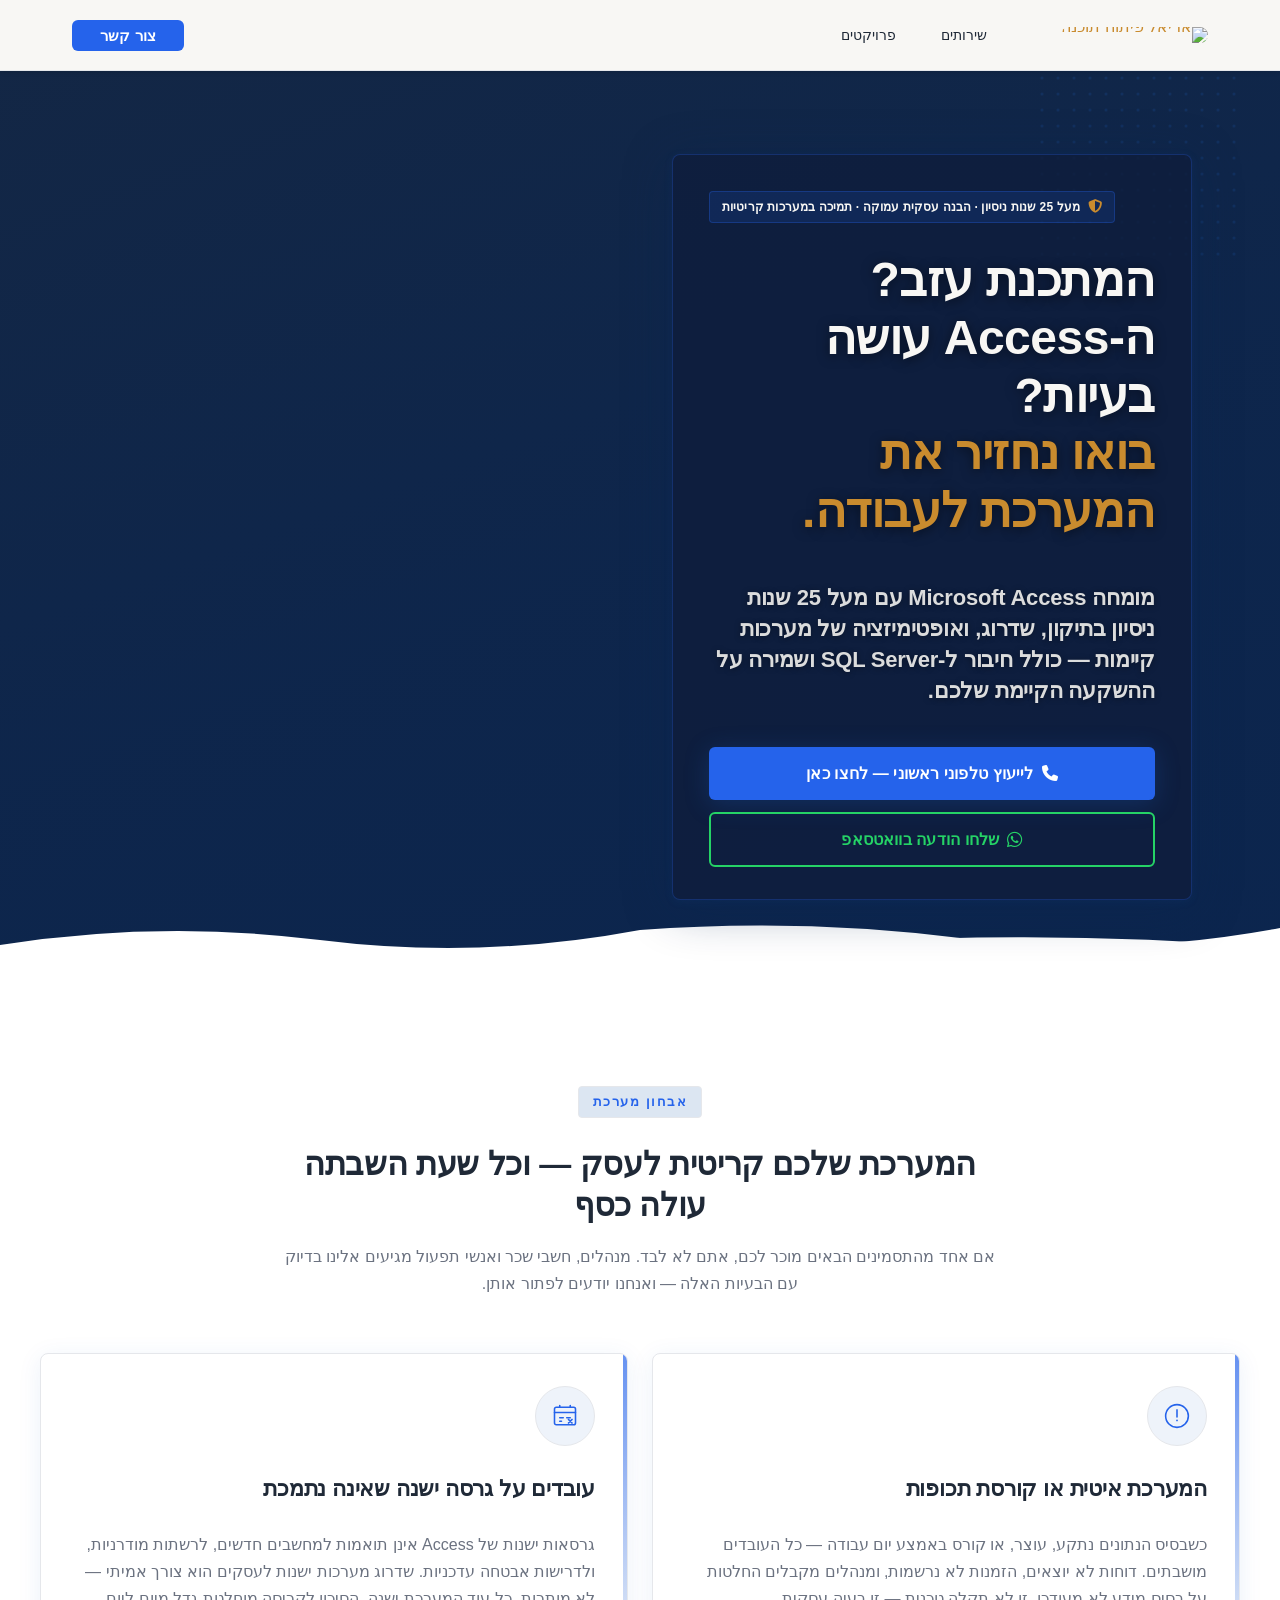
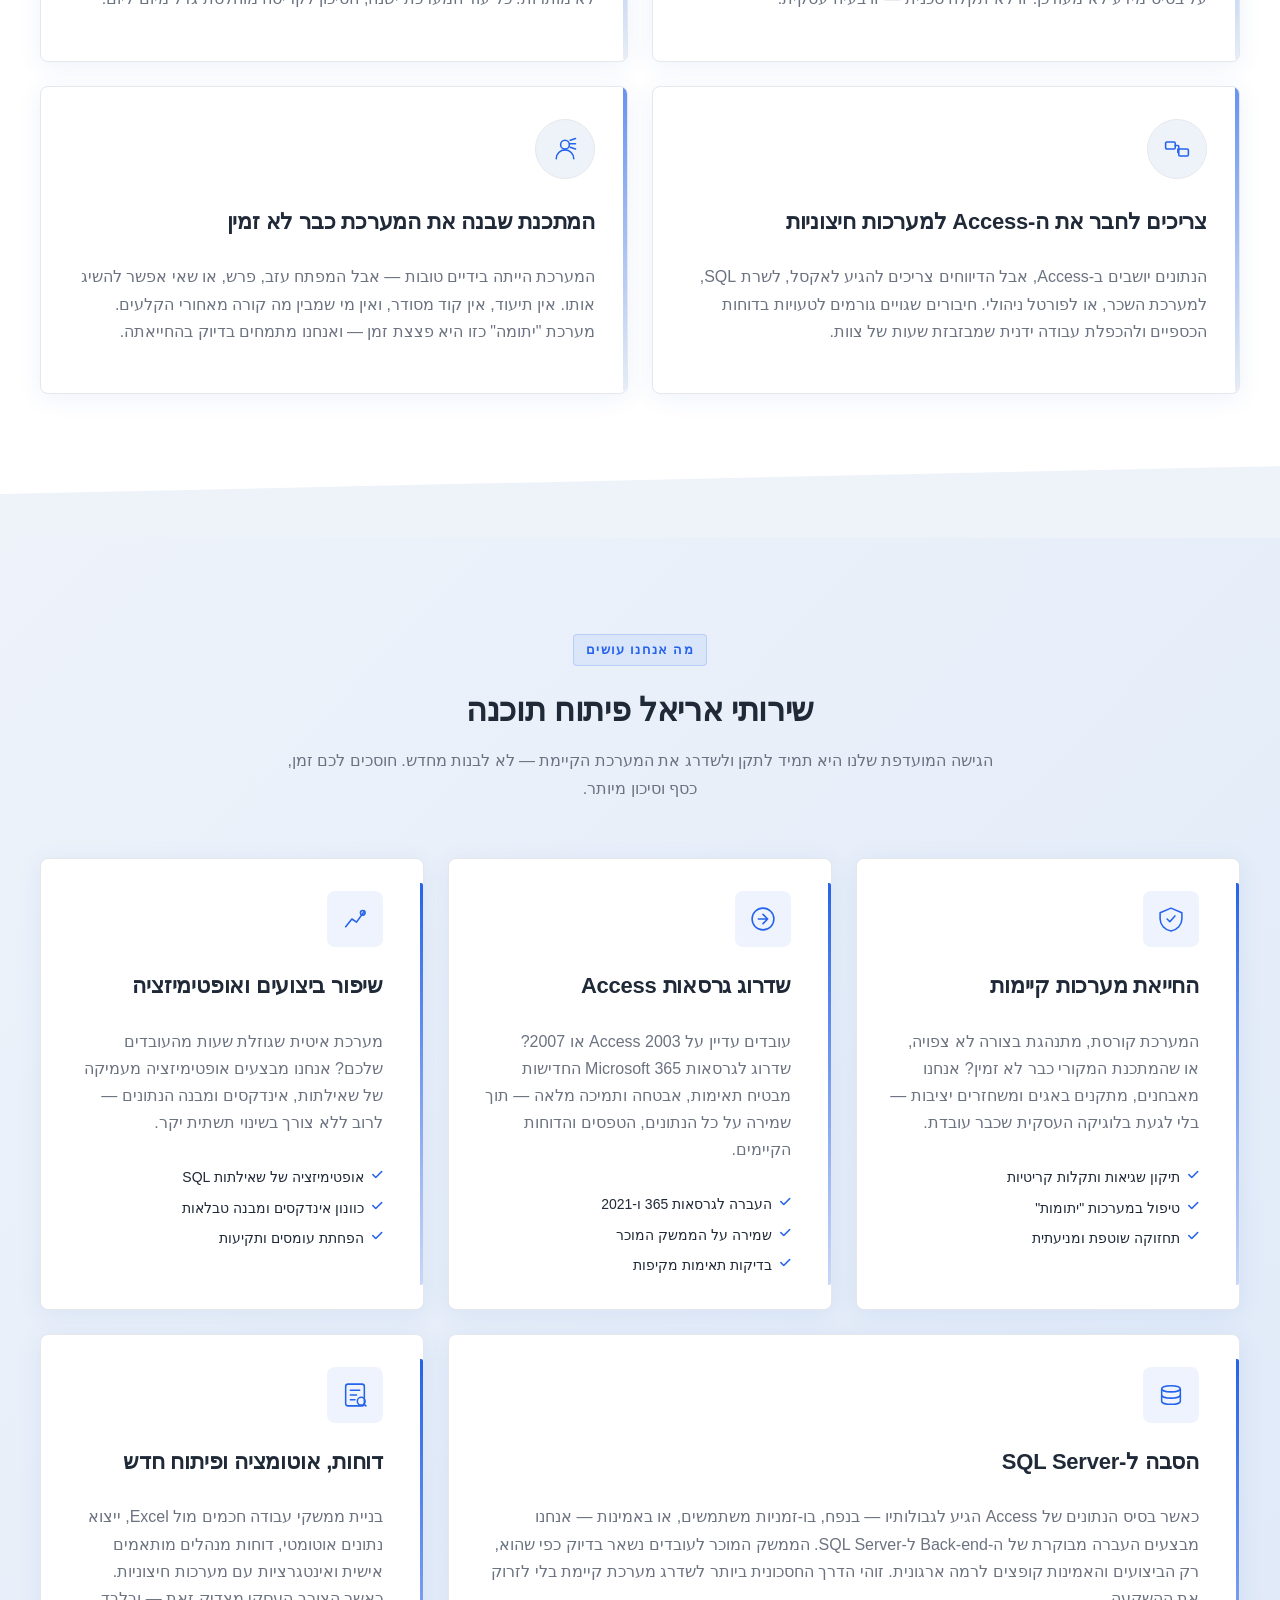
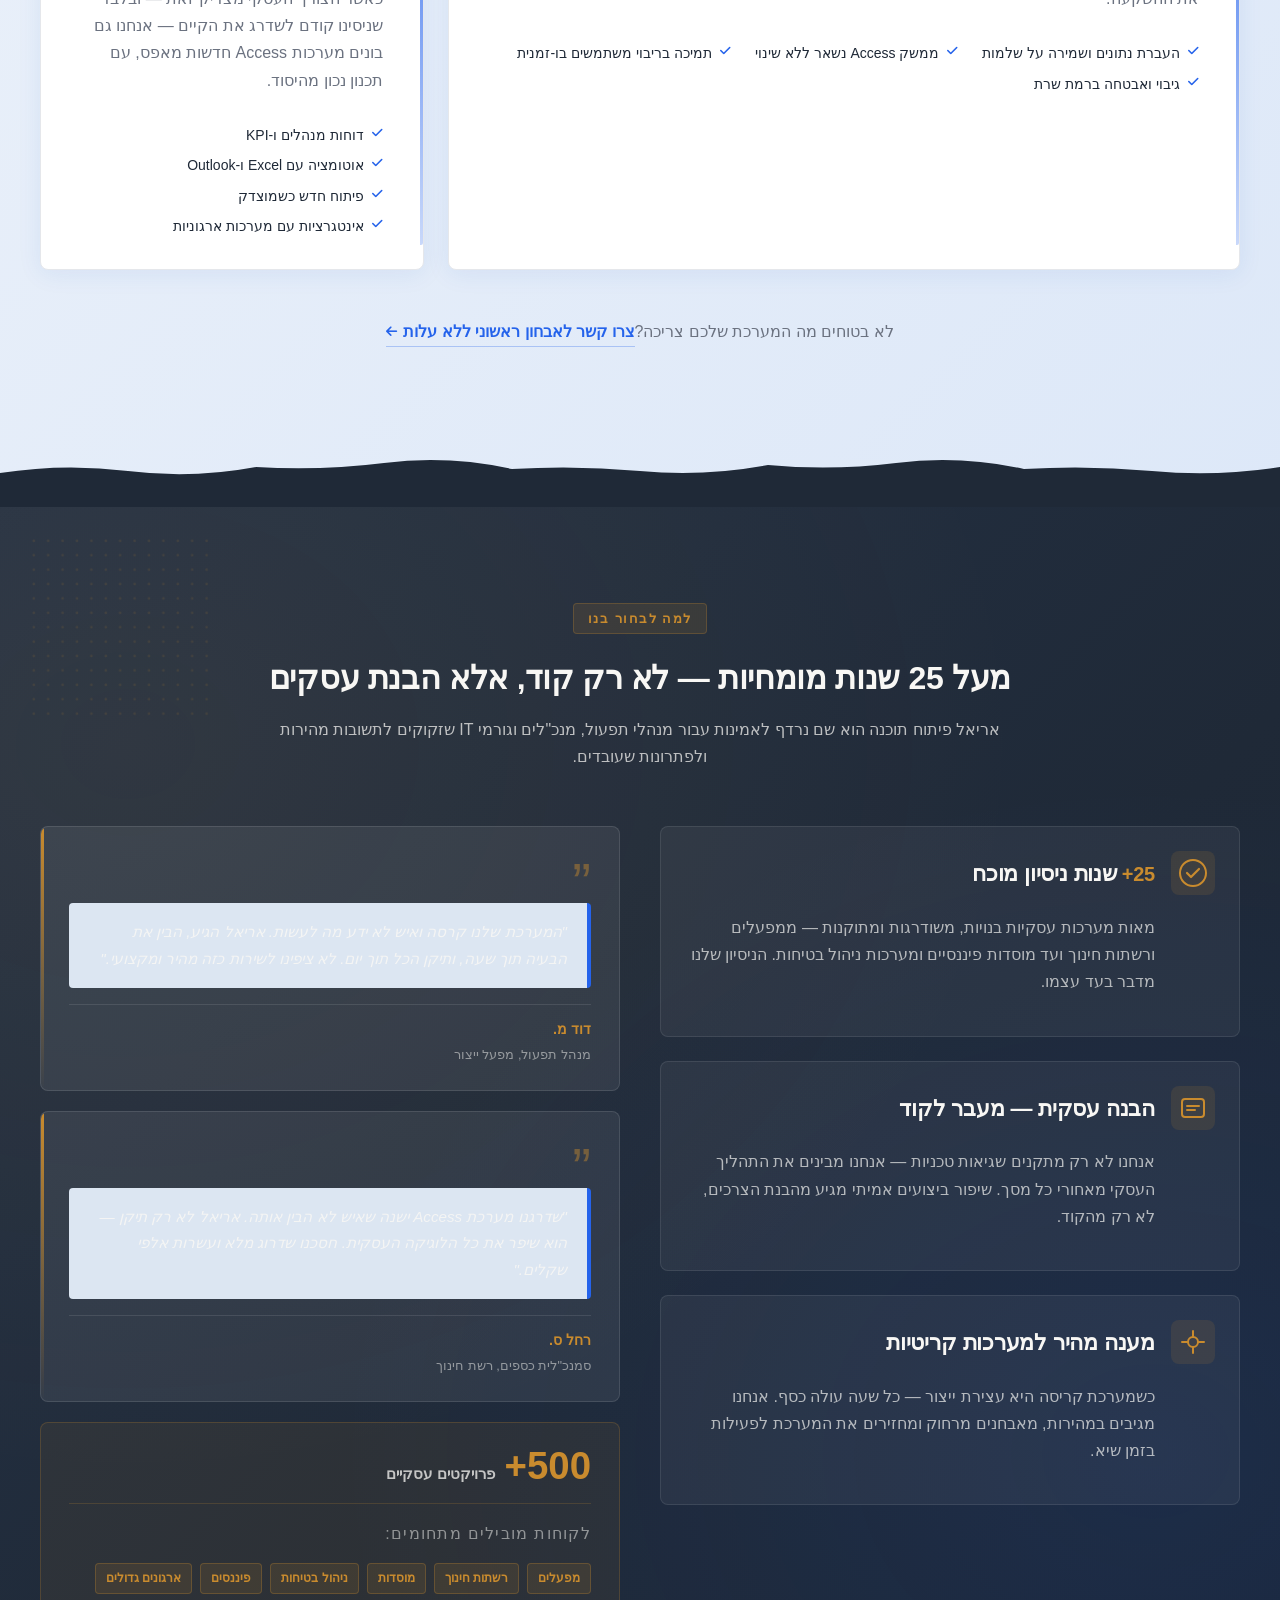
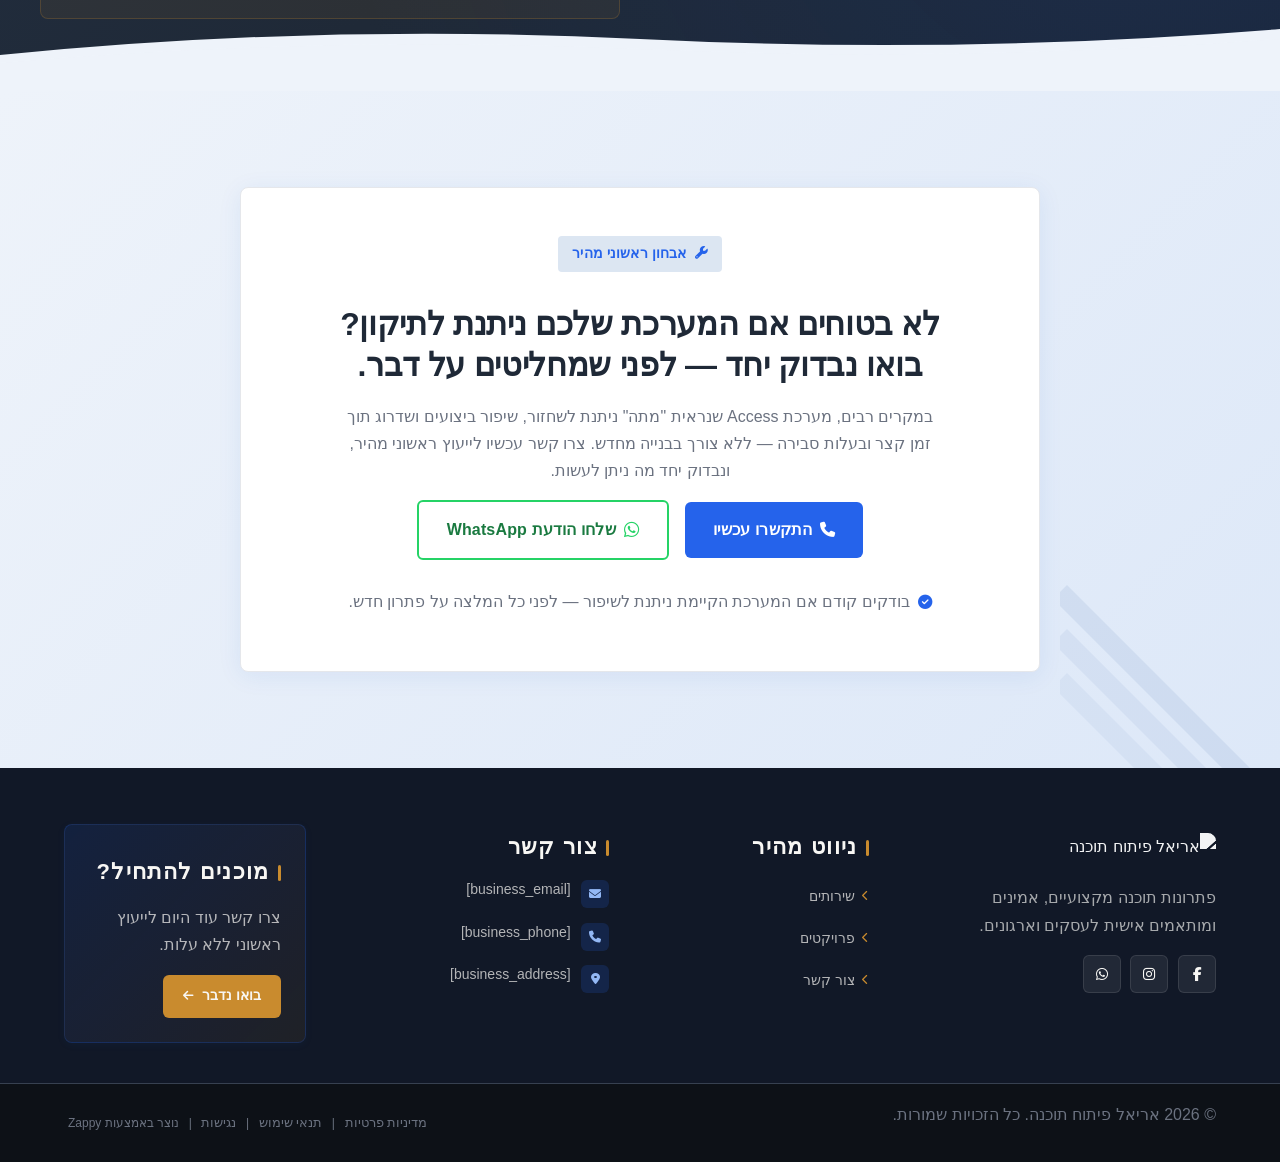
==== public/index.html @ 17f5c0f6 "Background sync: Progressive GitHub Sync" ====
<!doctype html><html dir="rtl" lang="he"><head><meta charset="UTF-8"><meta content="width=device-width,initial-scale=1" name="viewport"><meta content="index, follow" name="robots"><title>אריאל פיתוח תוכנה — אריאל פיתוח תוכנה</title><meta content="מעל 25 שנות ניסיון בבניית, תיקון ושדרוג מערכות מסדי נתונים עסקיים. מומחי Microsoft Access שיחזירו את המערכת הקריטית שלך לפעולה מלאה — במהירות ובמחיר שמשתלם." name="description"><meta content="אריאל פיתוח תוכנה, תיקון באגים במערכות תוכנה, שדרוג מערכות ישנות לעסקים, מומחה Microsoft Access, מסדי נתונים עסקיים" name="keywords"><link href="/assets/favicon.ico" rel="icon" type="image/x-icon"><link href="/assets/favicon-16x16.png" rel="icon" type="image/png" sizes="16x16"><link href="/assets/favicon-32x32.png" rel="icon" type="image/png" sizes="32x32"><link href="/assets/favicon-48x48.png" rel="icon" type="image/png" sizes="48x48"><link href="/assets/favicon-192x192.png" rel="icon" type="image/png" sizes="192x192"><link href="/assets/favicon-512x512.png" rel="icon" type="image/png" sizes="512x512"><link href="/assets/apple-touch-icon.png" rel="apple-touch-icon"><script>!function(){"use strict";var t="d20a5116-2fca-4c94-b423-ea7449a1a720",e="https://api.zappy5.com/api/analytics/track",a=18e5,n=2592e6,o=!0,i=!0,r=!0;var s=function(){var e="zappy_visitor_"+t,a=null;try{if(a=localStorage.getItem(e)){var o=JSON.parse(a),i=Date.now();if(i-o.created<n)return o.lastSeen=i,localStorage.setItem(e,JSON.stringify(o)),o.id}}catch(t){console.warn("Zappy Analytics: LocalStorage not available")}var r="zv_"+Date.now()+"_"+Math.random().toString(36).substr(2,9);try{localStorage.setItem(e,JSON.stringify({id:r,created:Date.now(),lastSeen:Date.now()}))}catch(t){}return r}(),c=function(){var e="zappy_session_"+t,n=null;try{if(n=sessionStorage.getItem(e)){var o=JSON.parse(n),i=Date.now();if(i-o.timestamp<a)return o.timestamp=i,sessionStorage.setItem(e,JSON.stringify(o)),o.id}}catch(t){console.warn("Zappy Analytics: SessionStorage not available")}var r="zs_"+Date.now()+"_"+Math.random().toString(36).substr(2,9);try{sessionStorage.setItem(e,JSON.stringify({id:r,timestamp:Date.now()}))}catch(t){}return r}();function l(a,n){n=n||{};var o={website_id:t,event_type:a,page_path:window.location.pathname,referrer:document.referrer||"direct",visitor_id:s,session_id:c,metadata:n};if(navigator.sendBeacon){var i=new Blob([JSON.stringify(o)],{type:"application/json"});navigator.sendBeacon(e,i)}else fetch(e,{method:"POST",headers:{"Content-Type":"application/json"},body:JSON.stringify(o),keepalive:!0}).catch(function(t){console.warn("Zappy Analytics: Failed to track event",t)})}o&&l("pageview",{title:document.title,url:window.location.href}),i&&document.addEventListener("click",function(t){var e=t.target;if("BUTTON"===e.tagName||e.closest("button")){var a="BUTTON"===e.tagName?e:e.closest("button");l("click",{element:"button",text:a.textContent.trim().substring(0,100),id:a.id||null,class:a.className||null})}else if("A"===e.tagName||e.closest("a")){var n="A"===e.tagName?e:e.closest("a");l("navigation",{element:"link",text:n.textContent.trim().substring(0,100),href:n.href,external:n.hostname!==window.location.hostname})}},!0),r&&document.addEventListener("submit",function(t){var e=t.target;l("form_submit",{form_id:e.id||null,form_name:e.name||null,form_action:e.action||null,form_method:e.method||"GET"})},!0);var d=Date.now();window.addEventListener("beforeunload",function(){l("page_unload",{time_on_page:Math.floor((Date.now()-d)/1e3),page_path:window.location.pathname})}),window.zappyAnalytics={track:l,getVisitorId:function(){return s},getSessionId:function(){return c}}}()</script><meta content="אריאל פיתוח תוכנה — אריאל פיתוח תוכנה" property="og:title"><meta content="מעל 25 שנות ניסיון בבניית, תיקון ושדרוג מערכות מסדי נתונים עסקיים. מומחי Microsoft Access שיחזירו את המערכת הקריטית שלך לפעולה מלאה — במהירות ובמחיר שמשתלם." property="og:description"><meta content="summary_large_image" name="twitter:card"><meta content="אריאל פיתוח תוכנה — אריאל פיתוח תוכנה" name="twitter:title"><meta content="מעל 25 שנות ניסיון בבניית, תיקון ושדרוג מערכות מסדי נתונים עסקיים. מומחי Microsoft Access שיחזירו את המערכת הקריטית שלך לפעולה מלאה — במהירות ובמחיר שמשתלם." name="twitter:description"><meta content="website" property="og:type"><meta content="he_IL" property="og:locale"><link href="https://cdnjs.cloudflare.com/ajax/libs/font-awesome/6.4.0/css/all.min.css" rel="stylesheet"><link href="/assets/favicon.ico" rel="icon" type="image/x-icon"><link href="/assets/favicon-16x16.png" rel="icon" type="image/png" sizes="16x16"><link href="/assets/favicon-32x32.png" rel="icon" type="image/png" sizes="32x32"><link href="/assets/favicon-48x48.png" rel="icon" type="image/png" sizes="48x48"><link href="/assets/favicon-192x192.png" rel="icon" type="image/png" sizes="192x192"><link href="/assets/favicon-512x512.png" rel="icon" type="image/png" sizes="512x512"><link href="/assets/apple-touch-icon.png" rel="apple-touch-icon"><link href="https://cdn.jsdelivr.net/npm/vanilla-cookieconsent@3/dist/cookieconsent.css" rel="stylesheet"><script src="https://cdn.jsdelivr.net/npm/vanilla-cookieconsent@3/dist/cookieconsent.umd.js"></script><script src="https://cdn.jsdelivr.net/gh/mickidum/acc_toolbar/acctoolbar/acctoolbar.min.js"></script><link href="/styles.css" rel="stylesheet"><style id="zappy-dropdown-submenu-styles">#navMenu li:has(.sub-menu),.nav-menu li:has(.sub-menu),.navbar li:has(.sub-menu),nav li:has(.sub-menu){position:relative}#navMenu .sub-menu,.nav-menu .sub-menu,.navbar .sub-menu,nav .sub-menu{display:block!important;position:absolute!important;top:100%;left:0;min-width:220px;background:#fff;border-radius:8px;box-shadow:0 8px 25px rgba(0,0,0,.15);padding:8px 0;opacity:0;visibility:hidden;transform:translateY(10px);transition:all .3s ease;z-index:1000;list-style:none;pointer-events:none}#navMenu li:hover>.sub-menu,.nav-menu li:hover>.sub-menu,.navbar li:hover>.sub-menu,nav li:hover>.sub-menu{opacity:1!important;visibility:visible!important;transform:translateY(0)!important;pointer-events:auto!important}.sub-menu li{list-style:none;margin:0;padding:0}.sub-menu a{display:block!important;padding:10px 16px!important;color:var(--text-dark,#333)!important;font-weight:500;text-decoration:none;white-space:nowrap;transition:background-color .2s}.sub-menu .zappy-nav-child>a{padding-left:28px!important;font-size:.9em!important;opacity:.85!important}[dir=rtl] .sub-menu .zappy-nav-child>a,html[lang=ar] .sub-menu .zappy-nav-child>a,html[lang=he] .sub-menu .zappy-nav-child>a{padding-left:10px!important;padding-right:28px!important}.sub-menu .zappy-nav-parent>a{font-weight:600!important}.sub-menu a:hover{background-color:#f5f5f5}[dir=rtl] .nav-menu .sub-menu,[dir=rtl] .navbar .sub-menu,[dir=rtl] nav .sub-menu,html[lang=ar] .nav-menu .sub-menu,html[lang=ar] .navbar .sub-menu,html[lang=ar] nav .sub-menu,html[lang=he] .nav-menu .sub-menu,html[lang=he] .navbar .sub-menu,html[lang=he] nav .sub-menu{left:auto!important;right:0!important}.sub-menu:empty,.sub-menu:not(:has(li)):not(:has(> a)),.sub-menu:not(:has(li:not(.zappy-hidden-menu-item))):not(:has(> a)){display:none!important;opacity:0!important;visibility:hidden!important;pointer-events:none!important}li:has(.menu-group-title):hover>.sub-menu{opacity:1!important;visibility:visible!important;transform:translateY(0)!important;pointer-events:auto!important}#navMenu>li>.menu-group-title,.nav-menu>li>.menu-group-title{display:inline-block;padding:.5rem 1rem;cursor:default;user-select:none}@media (max-width:768px){#navMenu .sub-menu,.nav-menu .sub-menu,.navbar .sub-menu,nav .sub-menu{position:static!important;transform:none!important;box-shadow:none!important;background:0 0!important;max-height:0;overflow:hidden;opacity:0;visibility:hidden;transition:max-height .3s ease,opacity .3s ease;padding:0!important;border-radius:0!important}#navMenu .sub-menu.mobile-expanded,.nav-menu .sub-menu.mobile-expanded,.navbar .sub-menu.mobile-expanded{max-height:none!important;overflow-y:visible!important;opacity:1!important;visibility:visible!important;padding:8px 0 8px 16px!important}[dir=rtl] .sub-menu.mobile-expanded,html[lang=he] .sub-menu.mobile-expanded{padding:8px 16px 8px 0!important}#navMenu li:hover>.sub-menu,.nav-menu li:hover>.sub-menu,.navbar li:hover>.sub-menu,nav li:hover>.sub-menu{opacity:0;visibility:hidden;pointer-events:none}#navMenu li>.sub-menu.mobile-expanded,.nav-menu li>.sub-menu.mobile-expanded,.navbar li>.sub-menu.mobile-expanded,nav li>.sub-menu.mobile-expanded{opacity:1!important;visibility:visible!important;pointer-events:auto!important}#navMenu li:has(.sub-menu),.nav-menu li:has(.sub-menu),.navbar li:has(.sub-menu),nav li:has(.sub-menu){display:flex!important;flex-wrap:wrap!important;align-items:center!important;position:relative!important;min-height:44px!important}#navMenu li:has(.sub-menu)>a,.nav-menu li:has(.sub-menu)>a,.navbar li:has(.sub-menu)>a,nav li:has(.sub-menu)>a{flex:1!important;min-width:0!important}#navMenu li:has(.sub-menu)>.menu-group-title,.nav-menu li:has(.sub-menu)>.menu-group-title,.navbar li:has(.sub-menu)>.menu-group-title,nav li:has(.sub-menu)>.menu-group-title{flex:1!important;min-width:0!important;padding:0!important;line-height:inherit!important}#navMenu li:has(.sub-menu)>.sub-menu,.nav-menu li:has(.sub-menu)>.sub-menu,.navbar li:has(.sub-menu)>.sub-menu,nav li:has(.sub-menu)>.sub-menu{flex-basis:100%!important;width:100%!important}#navMenu li:has(.sub-menu)>a [class*=arrow],#navMenu li:has(.sub-menu)>a [class*=chevron],.nav-menu li:has(.sub-menu)>a .fa-angle-down,.nav-menu li:has(.sub-menu)>a .fa-chevron-down,.nav-menu li:has(.sub-menu)>a [class*=arrow],.nav-menu li:has(.sub-menu)>a [class*=chevron],nav li:has(.sub-menu)>a [class*=arrow],nav li:has(.sub-menu)>a [class*=chevron]{display:none!important;visibility:hidden!important}.mobile-submenu-toggle{display:flex!important;align-items:center!important;justify-content:center!important;width:44px!important;height:auto!important;background:0 0!important;border:none!important;cursor:pointer!important;color:var(--text-dark)!important;position:static!important;flex-shrink:0!important;align-self:stretch!important;z-index:2!important;padding:0!important;margin:0!important}.mobile-submenu-toggle::after{content:''!important;width:0!important;height:0!important;border-left:6px solid transparent!important;border-right:6px solid transparent!important;border-top:7px solid currentColor!important;transition:transform .3s ease!important}.mobile-submenu-toggle.expanded::after{transform:rotate(180deg)!important}.sub-menu a{padding:10px 0!important;display:block!important;color:var(--text-dark)!important;white-space:normal!important}.sub-menu .zappy-nav-child>a{padding-left:28px!important;font-size:.9em!important;opacity:.85!important}[dir=rtl] .sub-menu .zappy-nav-child>a,html[lang=ar] .sub-menu .zappy-nav-child>a,html[lang=he] .sub-menu .zappy-nav-child>a{padding-left:0!important;padding-right:28px!important}.sub-menu .zappy-nav-parent>a{font-weight:600!important}#navMenu.active,.nav-menu.active{max-width:100vw!important;overflow-x:hidden!important;box-sizing:border-box!important}.navbar .sub-menu li a,.zappy-products-dropdown .sub-menu a,nav.navbar .sub-menu li a{color:var(--text-dark)!important}}@media (min-width:769px){.mobile-submenu-toggle{display:none!important}}</style><style id="zappy-widget-visibility">#mic-access-tool-box,#mic-access-tool-general-button,#mic-init-access-tool #mic-access-tool-box,#mic-init-access-tool #mic-access-tool-general-button,#mic-init-access-tool .mic-access-tool-general-button,._access-icon,._access-menu,.mic-access-tool-box,.mic-access-tool-general-button,div[id*=mic-access-tool-box]{display:none!important;visibility:hidden!important;opacity:0!important;pointer-events:none!important}</style></head><body><nav class="navbar" dir="rtl"><button aria-label="Menu" class="mobile-toggle" id="mobileToggle"><svg viewBox="0 0 24 24" height="24" width="24" fill="none" class="hamburger-icon"><path d="M3 12h18M3 6h18M3 18h18" stroke-width="2" stroke="currentColor" stroke-linecap="round"></path></svg><svg viewBox="0 0 24 24" height="24" width="24" fill="none" class="close-icon" style="display:none"><path d="M18 6L6 18M6 6l12 12" stroke-width="2" stroke="currentColor" stroke-linecap="round"></path></svg></button><button aria-label="Call" class="phone-header-btn" data-phone="[business_phone]"><svg viewBox="0 0 24 24" height="20" width="20" fill="currentColor"><path d="M22 16.92v3a2 2 0 0 1-2.18 2 19.79 19.79 0 0 1-8.63-3.07 19.5 19.5 0 0 1-6-6 19.79 19.79 0 0 1-3.07-8.67A2 2 0 0 1 4.11 2h3a2 2 0 0 1 2 1.72 12.84 12.84 0 0 0 .7 2.81 2 2 0 0 1-.45 2.11L8.09 9.91a16 16 0 0 0 6 6l1.27-1.27a2 2 0 0 1 2.11-.45 12.84 12.84 0 0 0 2.81.7A2 2 0 0 1 22 16.92z"></path></svg></button><div class="nav-container"><div class="nav-right-group"><div class="nav-brand"><a href="/" class="logo-link"><img alt="אריאל פיתוח תוכנה" src="/assets/logo.webp" class="logo"></a></div><ul class="nav-menu" id="navMenu"><li><a href="/services">שירותים</a></li><li><a href="/projects">פרויקטים</a></li></ul></div><div class="nav-cta-container"><a href="/contact" class="nav-cta-btn">צור קשר</a></div></div></nav><script>window.addEventListener("load",function(){const e=document.querySelector(".navbar, nav, header");if(!e)return void console.log("[Navbar] Navbar element not found");let t=document.getElementById("mobileToggle")||document.querySelector(".mobile-toggle")||document.querySelector(".hamburger")||document.querySelector(".hamburger-menu")||document.querySelector(".menu-toggle")||document.querySelector(".burger-menu")||document.querySelector('[aria-label="Menu"]')||document.querySelector('[aria-label="תפריט"]');const o=document.querySelector(".phone-header-btn"),n=window.getComputedStyle(e);let r=n.backgroundColor;if(console.log("[Navbar] Initial navbar background:",r),"transparent"===r||"rgba(0, 0, 0, 0)"===r||r.startsWith("rgba")&&r.includes(", 0)")){const e=n.backgroundImage;if(e&&"none"!==e)console.log("[Navbar] Navbar has background image/gradient, using dark text"),r="rgb(240, 240, 240)";else{const e=window.getComputedStyle(document.body).backgroundColor;console.log("[Navbar] Navbar transparent, using body background:",e),r=e}}const i=r.match(/\d+/g);if(i&&i.length>=3){const e=(.299*parseInt(i[0])+.587*parseInt(i[1])+.114*parseInt(i[2]))/255;console.log("[Navbar] Mobile button colors preserved from Claude CSS (luminance:",e.toFixed(2)+")");const n=document.createElement("style");n.id="zappy-mobile-nav-fix";document.documentElement.lang;document.documentElement.dir,n.textContent='\n        /* Hide mobile buttons on desktop, show only on mobile */\n        @media (min-width: 769px) {\n          .mobile-toggle,\n          .phone-header-btn {\n            display: none !important;\n          }\n        }\n        \n        /* Show and position mobile buttons correctly on mobile */\n        @media (max-width: 768px) {\n          .mobile-toggle,\n          .phone-header-btn {\n            position: absolute !important;\n            top: 50% !important;\n            transform: translateY(-50%) !important;\n            z-index: 1001 !important;\n            display: flex !important;\n            align-items: center !important;\n            justify-content: center !important;\n            width: 36px !important;\n            height: 36px !important;\n            border-radius: 50% !important;\n            border: none !important;\n            cursor: pointer !important;\n            padding: 6px !important;\n            background: none !important;\n            color: var(--nav-text, var(--text-dark)) !important;\n          }\n          \n          /* LTR positioning (default): hamburger LEFT, phone RIGHT */\n          html:not([dir="rtl"]):not([lang="he"]):not([lang="ar"]) .mobile-toggle,\n          html[dir="ltr"] .mobile-toggle {\n            left: 12px !important;\n            right: auto !important;\n          }\n          html:not([dir="rtl"]):not([lang="he"]):not([lang="ar"]) .phone-header-btn,\n          html[dir="ltr"] .phone-header-btn {\n            right: 12px !important;\n            left: auto !important;\n          }\n          \n          /* RTL positioning: hamburger RIGHT, phone LEFT */\n          html[dir="rtl"] .mobile-toggle,\n          html[lang="he"] .mobile-toggle,\n          html[lang="ar"] .mobile-toggle {\n            right: 12px !important;\n            left: auto !important;\n          }\n          html[dir="rtl"] .phone-header-btn,\n          html[lang="he"] .phone-header-btn,\n          html[lang="ar"] .phone-header-btn {\n            left: 12px !important;\n            right: auto !important;\n          }\n          \n          /* CRITICAL: Ensure nav-container has min-height on mobile */\n          /* All children are positioned absolutely/fixed on mobile, so height:auto collapses to 0 */\n          .nav-container {\n            min-height: 70px !important;\n            position: relative !important;\n          }\n          \n          /* Ensure SVG icons are properly sized and inherit color */\n          .mobile-toggle svg,\n          .phone-header-btn svg {\n            width: 24px !important;\n            height: 24px !important;\n            /* Don\'t force display - let JavaScript control hamburger/close toggle */\n          }\n          \n          /* Reset nav-cta-container on mobile - remove desktop box-shadow/padding */\n          /* that creates a visible ghost box when CTA button is hidden */\n          .nav-cta-container {\n            box-shadow: none !important;\n            padding: 0 !important;\n          }\n          \n          /* Hide nav-cta-container entirely on mobile when there\'s no lang-switcher */\n          /* (only the CTA button is inside, and it\'s hidden on mobile) */\n          .nav-cta-container:not(:has(.lang-switcher)) {\n            display: none !important;\n          }\n          \n          /* CRITICAL: Prevent hero image fade gradient from bleeding over headline text */\n          /* The .image-fade-gradient has bottom: -30px (extends below parent) */\n          /* On mobile stacked layout, this overlaps the h1 text below the image */\n          .hero-image-column {\n            overflow: hidden !important;\n          }\n          .image-fade-gradient {\n            bottom: 0 !important;\n          }\n          \n          /* Hide desktop language switcher on mobile - hamburger menu handles it */\n          /* High specificity to override stored CSS */\n          .lang-switcher,\n          .nav-cta-container .lang-switcher,\n          .nav-container .lang-switcher,\n          .navbar .lang-switcher,\n          .navbar .nav-cta-container .lang-switcher {\n            display: none !important;\n          }\n        }\n      ';const r=document.getElementById("zappy-mobile-nav-fix");r&&r.remove(),document.head.appendChild(n),console.log("[Navbar] Critical CSS injected for mobile nav positioning");const l=window.innerWidth<=768;if(t){const e=t.querySelector(".hamburger-icon"),o=t.querySelector(".close-icon");e&&(e.style.setProperty("width","24px","important"),e.style.setProperty("height","24px","important"),e.style.setProperty("display","block","important")),o&&(o.style.setProperty("width","24px","important"),o.style.setProperty("height","24px","important"),o.style.setProperty("display","none","important")),l?(t.style.setProperty("position","absolute","important"),t.style.setProperty("top","50%","important"),t.style.setProperty("transform","translateY(-50%)","important"),t.style.setProperty("z-index","1001","important"),t.style.removeProperty("left"),t.style.removeProperty("right"),console.log("[Navbar] Mobile toggle positioning applied (mobile viewport)")):(t.style.removeProperty("position"),t.style.removeProperty("top"),t.style.removeProperty("transform"),t.style.removeProperty("z-index"),t.style.removeProperty("left"),t.style.removeProperty("right"),console.log("[Navbar] Desktop viewport - cleared mobile toggle inline positioning"))}if(o){const e=o.querySelector("svg");e&&(e.style.width="24px",e.style.height="24px",e.setAttribute("width","24"),e.setAttribute("height","24")),l?(o.style.setProperty("position","absolute","important"),o.style.setProperty("top","50%","important"),o.style.setProperty("transform","translateY(-50%)","important"),o.style.setProperty("z-index","1001","important"),o.style.removeProperty("left"),o.style.removeProperty("right"),console.log("[Navbar] Phone button positioning applied (mobile viewport)")):(o.style.removeProperty("position"),o.style.removeProperty("top"),o.style.removeProperty("transform"),o.style.removeProperty("z-index"),o.style.removeProperty("left"),o.style.removeProperty("right"),console.log("[Navbar] Desktop viewport - cleared phone button inline positioning"))}}else console.log("[Navbar] Could not parse background color:",r);t=document.getElementById("mobileToggle")||document.querySelector(".mobile-toggle")||document.querySelector(".hamburger")||document.querySelector(".hamburger-menu")||document.querySelector(".menu-toggle")||document.querySelector(".burger-menu")||document.querySelector('[aria-label="Menu"]')||document.querySelector('[aria-label="תפריט"]');const l=document.getElementById("navMenu")||document.querySelector(".nav-menu")||document.querySelector(".nav-links")||document.querySelector("nav ul:not(.submenu)");if(!t||!l)return void console.log("[Navbar] Mobile toggle or menu not found:",{toggle:!!t,menu:!!l});l.id||(l.id="navMenu"),console.log("[Navbar] Initializing mobile menu...");const a=t.cloneNode(!0);t.parentNode.replaceChild(a,t),a.addEventListener("click",function(e){e.preventDefault(),e.stopPropagation();const t=this.querySelector(".hamburger-icon"),o=this.querySelector(".close-icon");l.classList.contains("active")?(l.classList.remove("active"),t&&t.style.setProperty("display","block","important"),o&&o.style.setProperty("display","none","important"),document.body.style.overflow="",console.log("[Navbar] Menu closed")):(l.classList.add("active"),t&&t.style.setProperty("display","none","important"),o&&o.style.setProperty("display","block","important"),document.body.style.overflow="hidden",console.log("[Navbar] Menu opened"))}),l.querySelectorAll("a").forEach(function(e){e.addEventListener("click",function(){if("#"===this.getAttribute("href"))return;const e=a.querySelector(".hamburger-icon"),t=a.querySelector(".close-icon");l.classList.remove("active"),e&&e.style.setProperty("display","block","important"),t&&t.style.setProperty("display","none","important"),document.body.style.overflow="",console.log("[Navbar] Menu closed (link clicked)")})});var s=l.querySelectorAll(".dropdown-toggle");s.forEach(function(e){e.addEventListener("click",function(e){e.preventDefault(),e.stopPropagation();var t=this.closest(".nav-dropdown");t&&(t.parentNode.querySelectorAll(".nav-dropdown.open").forEach(function(e){e!==t&&e.classList.remove("open")}),t.classList.toggle("open"),console.log("[Navbar] Dropdown toggled:",t.classList.contains("open")?"open":"closed"))})}),document.addEventListener("click",function(e){e.target.closest(".nav-dropdown")||document.querySelectorAll(".nav-dropdown.open").forEach(function(e){e.classList.remove("open")})}),console.log("[Navbar] Dropdown handlers initialized for "+s.length+" dropdowns"),o&&o.addEventListener("click",function(){const e=document.querySelectorAll('a[href^="tel:"]'),t=e.length>0?e[0].getAttribute("href").replace("tel:",""):"[business_phone]";window.location.href="tel:"+t,console.log("[Navbar] Phone button clicked")}),console.log("[Navbar] Mobile menu initialized successfully");const p=function(){const e=document.querySelector(".whatsapp-float");e&&(window.innerWidth>=769?(e.style.setProperty("display","none","important"),e.style.setProperty("visibility","hidden","important"),e.style.setProperty("opacity","0","important"),e.style.setProperty("pointer-events","none","important"),console.log("[WhatsApp] Button hidden on desktop")):(e.style.removeProperty("display"),e.style.removeProperty("visibility"),e.style.removeProperty("opacity"),e.style.removeProperty("pointer-events"),console.log("[WhatsApp] Button visible on mobile")))};let c;p(),window.addEventListener("resize",function(){clearTimeout(c),c=setTimeout(p,100)})})</script><main><section class="index-hero-section" data-layout-spec="בית-hero" dir="rtl" data-hero-type="fullscreen-scrim"><div class="index-hero-bg"><img alt="סביבת עבודה עסקית עם תחנת מחשב ומסד נתונים" src="/assets/site-index-hero-image-1.webp" data-context="A realistic, muted-tone business operations environment: a professional office or factory administration room with a computer workstation showing a database management interface on screen. The scene includes an organized desk with documents, a monitor displaying data tables or forms, and a calm institutional atmosphere. The color palette is muted blue-gray and neutral, suitable for a dark overlay. No people, no close-up tech clichés, wide angle, depth of field, photorealistic." data-hero-bg="true" data-placeholder="index-hero-image-1" height="700" width="1200"></div><div class="index-hero-scrim" aria-hidden="true"></div><svg viewBox="0 0 200 200" xmlns="http://www.w3.org/2000/svg" aria-hidden="true" data-no-icon-edit="true" class="index-hero-dots"><defs><pattern height="16" id="heroDotsPattern" patternUnits="userSpaceOnUse" width="16" x="0" y="0"><circle cx="2" cy="2" r="1.5" fill="#1E5FBE" opacity="0.18"></circle></pattern></defs><rect height="200" width="200" fill="url(#heroDotsPattern)"></rect></svg><div class="index-hero-container"><article class="index-hero-card"><div class="index-hero-trust-badge"><i class="fa fa-shield-alt" aria-hidden="true"></i><span>מעל 25 שנות ניסיון · הבנה עסקית עמוקה · תמיכה במערכות קריטיות</span></div><h1 class="index-hero-h1">המתכנת עזב?<br>ה-Access עושה בעיות?<br><span class="index-hero-accent">בואו נחזיר את המערכת לעבודה.</span></h1><h3 class="index-hero-subtitle">מומחה Microsoft Access עם מעל 25 שנות ניסיון בתיקון, שדרוג, ואופטימיזציה של מערכות קיימות — כולל חיבור ל-SQL Server ושמירה על ההשקעה הקיימת שלכם.</h3><div class="index-hero-ctas"><a href="tel:[business_phone]" class="index-hero-btn-primary"><i class="fa-phone fa" aria-hidden="true"></i>לייעוץ טלפוני ראשוני — לחצו כאן</a><a href="https://wa.me/[whatsapp_handle]" class="index-hero-btn-whatsapp" target="_blank" rel="noopener noreferrer"><i class="fab fa-whatsapp" aria-hidden="true"></i>שלחו הודעה בוואטסאפ</a></div></article></div><div class="index-hero-divider-wrapper"><svg viewBox="0 0 1200 90" xmlns="http://www.w3.org/2000/svg" aria-hidden="true" data-no-icon-edit="true" preserveAspectRatio="none"><path d="M0,90 L0,45 Q150,20 300,40 T600,30 Q750,18 900,38 T1200,28 L1200,90 Z" fill="#FFFFFF"></path><path d="M0,90 L0,55 Q200,35 400,52 T800,42 Q1000,30 1200,48 L1200,90 Z" fill="#FFFFFF"></path></svg></div></section><section class="index-pain-points-section" data-layout-spec="בית-pain-points" dir="rtl"><div class="pain-points-container"><div class="pain-points-intro"><span class="pain-points-eyebrow">אבחון מערכת</span><h2 class="pain-points-heading">המערכת שלכם קריטית לעסק — וכל שעת השבתה עולה כסף</h2><p class="pain-points-subtext">אם אחד מהתסמינים הבאים מוכר לכם, אתם לא לבד. מנהלים, חשבי שכר ואנשי תפעול מגיעים אלינו בדיוק עם הבעיות האלה — ואנחנו יודעים לפתור אותן.</p></div><div class="pain-points-grid"><article class="pain-card"><div class="pain-card-icon-wrap" aria-hidden="true"><svg viewBox="0 0 32 32" xmlns="http://www.w3.org/2000/svg" height="32" width="32" data-element-type="icon" data-icon-type="svg" fill="none" stroke="currentColor" stroke-linecap="round" stroke-linejoin="round" stroke-width="1.8"><circle cx="16" cy="16" r="13"></circle><line x1="16" x2="16" y1="9" y2="17"></line><circle cx="16" cy="21" r="1" stroke="none" fill="currentColor"></circle></svg></div><div class="pain-card-body"><h3 class="pain-card-title">המערכת איטית או קורסת תכופות</h3><p class="pain-card-text">כשבסיס הנתונים נתקע, עוצר, או קורס באמצע יום עבודה — כל העובדים מושבתים. דוחות לא יוצאים, הזמנות לא נרשמות, ומנהלים מקבלים החלטות על בסיס מידע לא מעודכן. זו לא תקלה טכנית — זו בעיה עסקית.</p></div></article><article class="pain-card"><div class="pain-card-icon-wrap" aria-hidden="true"><svg viewBox="0 0 32 32" xmlns="http://www.w3.org/2000/svg" height="32" width="32" data-element-type="icon" data-icon-type="svg" fill="none" stroke="currentColor" stroke-linecap="round" stroke-linejoin="round" stroke-width="1.8"><rect height="20" width="24" rx="2" x="4" y="6"></rect><path d="M10 6V4M22 6V4"></path><line x1="4" x2="28" y1="12" y2="12"></line><path d="M10 18h4M18 18h4M10 22h2"></path><path d="M20 20l4 4M24 20l-4 4" stroke-width="2"></path></svg></div><div class="pain-card-body"><h3 class="pain-card-title">עובדים על גרסה ישנה שאינה נתמכת</h3><p class="pain-card-text">גרסאות ישנות של Access אינן תואמות למחשבים חדשים, לרשתות מודרניות, ולדרישות אבטחה עדכניות. שדרוג מערכות ישנות לעסקים הוא צורך אמיתי — לא מותרות. כל עוד המערכת ישנה, הסיכון לקריסה מוחלטת גדל מיום ליום.</p></div></article><article class="pain-card"><div class="pain-card-icon-wrap" aria-hidden="true"><svg viewBox="0 0 32 32" xmlns="http://www.w3.org/2000/svg" height="32" width="32" data-element-type="icon" data-icon-type="svg" fill="none" stroke="currentColor" stroke-linecap="round" stroke-linejoin="round" stroke-width="1.8"><rect height="8" width="11" rx="1.5" x="3" y="8"></rect><rect height="8" width="11" rx="1.5" x="18" y="16"></rect><path d="M14 12h3a1 1 0 011 1v3"></path><line x1="17" x2="17" y1="16" y2="20"></line></svg></div><div class="pain-card-body"><h3 class="pain-card-title">צריכים לחבר את ה-Access למערכות חיצוניות</h3><p class="pain-card-text">הנתונים יושבים ב-Access, אבל הדיווחים צריכים להגיע לאקסל, לשרת SQL, למערכת השכר, או לפורטל ניהולי. חיבורים שגויים גורמים לטעויות בדוחות הכספיים ולהכפלת עבודה ידנית שמבזבזת שעות של צוות.</p></div></article><article class="pain-card"><div class="pain-card-icon-wrap" aria-hidden="true"><svg viewBox="0 0 32 32" xmlns="http://www.w3.org/2000/svg" height="32" width="32" data-element-type="icon" data-icon-type="svg" fill="none" stroke="currentColor" stroke-linecap="round" stroke-linejoin="round" stroke-width="1.8"><circle cx="16" cy="11" r="5"></circle><path d="M6 27c0-5.523 4.477-10 10-10s10 4.477 10 10"></path><line x1="22" x2="28" y1="6" y2="4"></line><line x1="22" x2="28" y1="10" y2="10"></line><line x1="22" x2="28" y1="14" y2="16"></line></svg></div><div class="pain-card-body"><h3 class="pain-card-title">המתכנת שבנה את המערכת כבר לא זמין</h3><p class="pain-card-text">המערכת הייתה בידיים טובות — אבל המפתח עזב, פרש, או שאי אפשר להשיג אותו. אין תיעוד, אין קוד מסודר, ואין מי שמבין מה קורה מאחורי הקלעים. מערכת "יתומה" כזו היא פצצת זמן — ואנחנו מתמחים בדיוק בהחייאתה.</p></div></article></div></div><div class="pain-points-divider-wrapper" aria-hidden="true"><svg viewBox="0 0 1440 72" xmlns="http://www.w3.org/2000/svg" aria-hidden="true" data-no-icon-edit="true" preserveAspectRatio="none"><path d="M0,72 L0,28 L1440,0 L1440,72 Z" fill="#EEF3FA"></path></svg></div></section><section class="index-services-section" data-layout-spec="בית-services" dir="rtl"><div class="index-services-container"><div class="index-services-header"><span class="index-services-eyebrow">מה אנחנו עושים</span><h2 class="index-services-title">שירותי אריאל פיתוח תוכנה</h2><p class="index-services-subtitle">הגישה המועדפת שלנו היא תמיד לתקן ולשדרג את המערכת הקיימת — לא לבנות מחדש. חוסכים לכם זמן, כסף וסיכון מיותר.</p></div><div class="index-services-grid"><article class="index-service-card"><div class="index-service-accent-line"></div><div class="index-service-card-inner"><div class="index-service-icon-wrap"><svg viewBox="0 0 36 36" xmlns="http://www.w3.org/2000/svg" aria-hidden="true" height="36" width="36" data-element-type="icon" data-icon-type="svg" fill="none"><path d="M18 4L4 10v8c0 7.18 5.95 13.9 14 15.56C26.05 31.9 32 25.18 32 18v-8L18 4z" stroke-width="2" stroke="currentColor" stroke-linejoin="round"></path><path d="M13 18l3.5 3.5L23 14" stroke-width="2" stroke="currentColor" stroke-linecap="round" stroke-linejoin="round"></path></svg></div><div class="index-service-content"><h3 class="index-service-title-card">החייאת מערכות קיימות</h3><p class="index-service-desc">המערכת קורסת, מתנהגת בצורה לא צפויה, או שהמתכנת המקורי כבר לא זמין? אנחנו מאבחנים, מתקנים באגים ומשחזרים יציבות — בלי לגעת בלוגיקה העסקית שכבר עובדת.</p><ul class="index-service-bullets"><li><i class="fa-solid fa-check" aria-hidden="true"></i><span>תיקון שגיאות ותקלות קריטיות</span></li><li><i class="fa-solid fa-check" aria-hidden="true"></i><span>טיפול במערכות "יתומות"</span></li><li><i class="fa-solid fa-check" aria-hidden="true"></i><span>תחזוקה שוטפת ומניעתית</span></li></ul></div></div></article><article class="index-service-card"><div class="index-service-accent-line"></div><div class="index-service-card-inner"><div class="index-service-icon-wrap"><svg viewBox="0 0 36 36" xmlns="http://www.w3.org/2000/svg" aria-hidden="true" height="36" width="36" data-element-type="icon" data-icon-type="svg" fill="none"><circle cx="18" cy="18" r="14" stroke="currentColor" stroke-width="2"></circle><path d="M12 18h12M18 12l6 6-6 6" stroke-width="2" stroke="currentColor" stroke-linecap="round" stroke-linejoin="round"></path></svg></div><div class="index-service-content"><h3 class="index-service-title-card">שדרוג גרסאות Access</h3><p class="index-service-desc">עובדים עדיין על Access 2003 או 2007? שדרוג לגרסאות Microsoft 365 החדישות מבטיח תאימות, אבטחה ותמיכה מלאה — תוך שמירה על כל הנתונים, הטפסים והדוחות הקיימים.</p><ul class="index-service-bullets"><li><i class="fa-solid fa-check" aria-hidden="true"></i><span>העברה לגרסאות 365 ו-2021</span></li><li><i class="fa-solid fa-check" aria-hidden="true"></i><span>שמירה על הממשק המוכר</span></li><li><i class="fa-solid fa-check" aria-hidden="true"></i><span>בדיקות תאימות מקיפות</span></li></ul></div></div></article><article class="index-service-card"><div class="index-service-accent-line"></div><div class="index-service-card-inner"><div class="index-service-icon-wrap"><svg viewBox="0 0 36 36" xmlns="http://www.w3.org/2000/svg" aria-hidden="true" height="36" width="36" data-element-type="icon" data-icon-type="svg" fill="none"><path d="M6 28l8-10 6 4 10-14" stroke-width="2" stroke="currentColor" stroke-linecap="round" stroke-linejoin="round"></path><circle cx="28" cy="10" r="3" stroke="currentColor" stroke-width="2"></circle></svg></div><div class="index-service-content"><h3 class="index-service-title-card">שיפור ביצועים ואופטימיזציה</h3><p class="index-service-desc">מערכת איטית שגוזלת שעות מהעובדים שלכם? אנחנו מבצעים אופטימיזציה מעמיקה של שאילתות, אינדקסים ומבנה הנתונים — לרוב ללא צורך בשינוי תשתית יקר.</p><ul class="index-service-bullets"><li><i class="fa-solid fa-check" aria-hidden="true"></i><span>אופטימיזציה של שאילתות SQL</span></li><li><i class="fa-solid fa-check" aria-hidden="true"></i><span>כוונון אינדקסים ומבנה טבלאות</span></li><li><i class="fa-solid fa-check" aria-hidden="true"></i><span>הפחתת עומסים ותקיעות</span></li></ul></div></div></article><article class="index-service-card index-service-card--wide"><div class="index-service-accent-line"></div><div class="index-service-card-inner"><div class="index-service-icon-wrap"><svg viewBox="0 0 36 36" xmlns="http://www.w3.org/2000/svg" aria-hidden="true" height="36" width="36" data-element-type="icon" data-icon-type="svg" fill="none"><ellipse cx="18" cy="10" rx="12" ry="4" stroke="currentColor" stroke-width="2"></ellipse><path d="M6 10v8c0 2.21 5.37 4 12 4s12-1.79 12-4v-8" stroke-width="2" stroke="currentColor"></path><path d="M6 18v8c0 2.21 5.37 4 12 4s12-1.79 12-4v-8" stroke-width="2" stroke="currentColor"></path></svg></div><div class="index-service-content"><h3 class="index-service-title-card">הסבה ל-SQL Server</h3><p class="index-service-desc">כאשר בסיס הנתונים של Access הגיע לגבולותיו — בנפח, בו-זמניות משתמשים, או באמינות — אנחנו מבצעים העברה מבוקרת של ה-Back-end ל-SQL Server. הממשק המוכר לעובדים נשאר בדיוק כפי שהוא, רק הביצועים והאמינות קופצים לרמה ארגונית. זוהי הדרך החסכונית ביותר לשדרג מערכת קיימת בלי לזרוק את ההשקעה.</p><ul class="index-service-bullets index-service-bullets--row"><li><i class="fa-solid fa-check" aria-hidden="true"></i><span>העברת נתונים ושמירה על שלמות</span></li><li><i class="fa-solid fa-check" aria-hidden="true"></i><span>ממשק Access נשאר ללא שינוי</span></li><li><i class="fa-solid fa-check" aria-hidden="true"></i><span>תמיכה בריבוי משתמשים בו-זמנית</span></li><li><i class="fa-solid fa-check" aria-hidden="true"></i><span>גיבוי ואבטחה ברמת שרת</span></li></ul></div></div></article><article class="index-service-card index-service-card--wide"><div class="index-service-accent-line"></div><div class="index-service-card-inner"><div class="index-service-icon-wrap"><svg viewBox="0 0 36 36" xmlns="http://www.w3.org/2000/svg" aria-hidden="true" height="36" width="36" data-element-type="icon" data-icon-type="svg" fill="none"><rect height="28" width="24" rx="3" x="6" y="4" stroke="currentColor" stroke-width="2"></rect><path d="M12 12h12M12 18h8M12 24h6" stroke-width="2" stroke="currentColor" stroke-linecap="round"></path><circle cx="26" cy="26" r="5" stroke="currentColor" stroke-width="2" fill="none"></circle><path d="M29.5 29.5l2.5 2.5" stroke-width="2" stroke="currentColor" stroke-linecap="round"></path></svg></div><div class="index-service-content"><h3 class="index-service-title-card">דוחות, אוטומציה ופיתוח חדש</h3><p class="index-service-desc">בניית ממשקי עבודה חכמים מול Excel, ייצוא נתונים אוטומטי, דוחות מנהלים מותאמים אישית ואינטגרציות עם מערכות חיצוניות. כאשר הצורך העסקי מצדיק זאת — ובלבד שניסינו קודם לשדרג את הקיים — אנחנו גם בונים מערכות Access חדשות מאפס, עם תכנון נכון מהיסוד.</p><ul class="index-service-bullets index-service-bullets--row"><li><i class="fa-solid fa-check" aria-hidden="true"></i><span>דוחות מנהלים ו-KPI</span></li><li><i class="fa-solid fa-check" aria-hidden="true"></i><span>אוטומציה עם Excel ו-Outlook</span></li><li><i class="fa-solid fa-check" aria-hidden="true"></i><span>פיתוח חדש כשמוצדק</span></li><li><i class="fa-solid fa-check" aria-hidden="true"></i><span>אינטגרציות עם מערכות ארגוניות</span></li></ul></div></div></article></div><div class="index-services-cta-note"><p>לא בטוחים מה המערכת שלכם צריכה?<a href="#contact" class="index-services-cta-link">צרו קשר לאבחון ראשוני ללא עלות<i class="fa-solid fa-arrow-left" aria-hidden="true"></i></a></p></div></div><div class="index-services-divider-wrapper"><svg viewBox="0 0 1200 72" xmlns="http://www.w3.org/2000/svg" aria-hidden="true" data-no-icon-edit="true" preserveAspectRatio="none"><path d="M0,72 L0,38 Q60,28 120,36 T240,32 Q300,36 360,28 T480,34 Q540,30 600,36 T720,30 Q780,36 840,28 T960,34 Q1020,30 1080,36 T1200,32 L1200,72 Z" fill="#1F2937"></path></svg></div></section><section class="index-authority-section" data-layout-spec="בית-authority" dir="rtl"><div class="authority-deco-grid" aria-hidden="true"><svg viewBox="0 0 200 200" xmlns="http://www.w3.org/2000/svg" aria-hidden="true" height="200" width="200" data-no-icon-edit="true"><pattern height="16" id="auth-dots" patternUnits="userSpaceOnUse" width="16" x="0" y="0"><circle cx="2" cy="2" r="1.5" fill="var(--accent)" opacity="0.18"></circle></pattern><rect height="200" width="200" fill="url(#auth-dots)"></rect></svg></div><div class="authority-container"><div class="authority-header"><span class="authority-eyebrow">למה לבחור בנו</span><h2 class="authority-title">מעל 25 שנות מומחיות — לא רק קוד, אלא הבנת עסקים</h2><p class="authority-subtitle">אריאל פיתוח תוכנה הוא שם נרדף לאמינות עבור מנהלי תפעול, מנכ"לים וגורמי IT שזקוקים לתשובות מהירות ולפתרונות שעובדים.</p></div><div class="authority-split"><div class="authority-proof-stack"><div class="authority-proof-block"><div class="proof-icon-wrap"><svg viewBox="0 0 28 28" xmlns="http://www.w3.org/2000/svg" aria-hidden="true" height="28" width="28" data-element-type="icon" data-icon-type="svg" fill="none"><circle cx="14" cy="14" r="13" stroke="var(--accent)" stroke-width="2"></circle><path d="M8 14l4 4 8-8" stroke-width="2.2" stroke="var(--accent)" stroke-linecap="round" stroke-linejoin="round"></path></svg></div><div class="proof-content"><h3 class="proof-title"><span class="proof-number">25+</span>שנות ניסיון מוכח</h3><p class="proof-text">מאות מערכות עסקיות בנויות, משודרגות ומתוקנות — ממפעלים ורשתות חינוך ועד מוסדות פיננסיים ומערכות ניהול בטיחות. הניסיון שלנו מדבר בעד עצמו.</p></div></div><div class="authority-proof-block"><div class="proof-icon-wrap"><svg viewBox="0 0 28 28" xmlns="http://www.w3.org/2000/svg" aria-hidden="true" height="28" width="28" data-element-type="icon" data-icon-type="svg" fill="none"><rect height="18" width="22" rx="3" x="3" y="5" stroke="var(--accent)" stroke-width="2"></rect><path d="M8 12h12M8 16h8" stroke-width="2" stroke="var(--accent)" stroke-linecap="round"></path></svg></div><div class="proof-content"><h3 class="proof-title">הבנה עסקית — מעבר לקוד</h3><p class="proof-text">אנחנו לא רק מתקנים שגיאות טכניות — אנחנו מבינים את התהליך העסקי מאחורי כל מסך. שיפור ביצועים אמיתי מגיע מהבנת הצרכים, לא רק מהקוד.</p></div></div><div class="authority-proof-block"><div class="proof-icon-wrap"><svg viewBox="0 0 28 28" xmlns="http://www.w3.org/2000/svg" aria-hidden="true" height="28" width="28" data-element-type="icon" data-icon-type="svg" fill="none"><path d="M14 3v6M14 19v6M3 14h6M19 14h6" stroke-width="2" stroke="var(--accent)" stroke-linecap="round"></path><circle cx="14" cy="14" r="5" stroke="var(--accent)" stroke-width="2"></circle></svg></div><div class="proof-content"><h3 class="proof-title">מענה מהיר למערכות קריטיות</h3><p class="proof-text">כשמערכת קריסה היא עצירת ייצור — כל שעה עולה כסף. אנחנו מגיבים במהירות, מאבחנים מרחוק ומחזירים את המערכת לפעילות בזמן שיא.</p></div></div></div><div class="authority-testimonials-col"><div class="authority-quote-card"><div class="quote-mark" aria-hidden="true">”</div><blockquote class="quote-text">"המערכת שלנו קרסה ואיש לא ידע מה לעשות. אריאל הגיע, הבין את הבעיה תוך שעה, ותיקן הכל תוך יום. לא ציפינו לשירות כזה מהיר ומקצועי."</blockquote><footer class="quote-author"><span class="quote-name">דוד מ.</span><span class="quote-role">מנהל תפעול, מפעל ייצור</span></footer></div><div class="authority-quote-card"><div class="quote-mark" aria-hidden="true">”</div><blockquote class="quote-text">"שדרגנו מערכת Access ישנה שאיש לא הבין אותה. אריאל לא רק תיקן — הוא שיפר את כל הלוגיקה העסקית. חסכנו שדרוג מלא ועשרות אלפי שקלים."</blockquote><footer class="quote-author"><span class="quote-name">רחל ס.</span><span class="quote-role">סמנכ"לית כספים, רשת חינוך</span></footer></div><div class="authority-trust-panel"><div class="trust-metric"><span class="trust-number">500+</span><span class="trust-label">פרויקטים עסקיים</span></div><div class="trust-divider" aria-hidden="true"></div><div class="trust-sectors"><p class="trust-sectors-label">לקוחות מובילים מתחומים:</p><div class="trust-tags"><span class="trust-tag">מפעלים</span><span class="trust-tag">רשתות חינוך</span><span class="trust-tag">מוסדות</span><span class="trust-tag">ניהול בטיחות</span><span class="trust-tag">פיננסים</span><span class="trust-tag">ארגונים גדולים</span></div></div></div></div></div></div><div class="authority-divider-wrapper"><svg viewBox="0 0 1200 72" xmlns="http://www.w3.org/2000/svg" aria-hidden="true" data-no-icon-edit="true" preserveAspectRatio="none"><defs><linearGradient id="auth-fade" x1="0" x2="0" y1="0" y2="1"><stop offset="0%" stop-color="rgba(201,139,46,0.07)"></stop><stop offset="100%" stop-color="#F8F7F4"></stop></linearGradient></defs><path d="M0,72 L0,36 Q300,4 600,20 Q900,36 1200,10 L1200,72 Z" fill="#EEF3FA"></path><path d="M0,72 L0,44 Q300,16 600,30 Q900,44 1200,20 L1200,72 Z" fill="#EEF3FA"></path></svg></div></section><section class="index-cta-section" data-layout-spec="בית-cta" dir="rtl"><div class="index-cta-diagonal-stripe" aria-hidden="true"><svg viewBox="0 0 200 200" xmlns="http://www.w3.org/2000/svg" aria-hidden="true" data-no-icon-edit="true" preserveAspectRatio="none"><line x1="0" x2="200" y1="40" y2="240" opacity="0.07" stroke="#0A3D8F" stroke-width="18"></line><line x1="0" x2="200" y1="80" y2="280" opacity="0.05" stroke="#0A3D8F" stroke-width="18"></line><line x1="0" x2="200" y1="120" y2="320" opacity="0.04" stroke="#0A3D8F" stroke-width="18"></line></svg></div><div class="index-cta-container"><div class="index-cta-card"><div class="index-cta-badge"><i class="fa-solid fa-wrench" aria-hidden="true"></i><span>אבחון ראשוני מהיר</span></div><h2 class="index-cta-heading">לא בטוחים אם המערכת שלכם ניתנת לתיקון?<br class="index-cta-br">בואו נבדוק יחד — לפני שמחליטים על דבר.</h2><p class="index-cta-body">במקרים רבים, מערכת Access שנראית "מתה" ניתנת לשחזור, שיפור ביצועים ושדרוג תוך זמן קצר ובעלות סבירה — ללא צורך בבנייה מחדש. צרו קשר עכשיו לייעוץ ראשוני מהיר, ונבדוק יחד מה ניתן לעשות.</p><div class="index-cta-buttons"><a href="tel:[business_phone]" class="index-cta-btn-primary"><i class="fa-solid fa-phone" aria-hidden="true"></i>התקשרו עכשיו</a><a href="https://wa.me/[whatsapp_handle]" class="index-cta-btn-whatsapp" target="_blank" rel="noopener noreferrer"><i class="fa-whatsapp fa-brands" aria-hidden="true"></i>שלחו הודעת WhatsApp</a></div><p class="index-cta-reassurance"><i class="fa-solid fa-circle-check" aria-hidden="true"></i>בודקים קודם אם המערכת הקיימת ניתנת לשיפור — לפני כל המלצה על פתרון חדש.</p></div></div></section></main><footer class="site-footer" dir="rtl"><div class="footer-main"><div class="footer-container"><div class="footer-grid"><div class="footer-col footer-col--brand"><div class="footer-logo-wrap"><img alt="אריאל פיתוח תוכנה" src="/assets/logo.webp" class="logo"></div><p class="footer-tagline">פתרונות תוכנה מקצועיים, אמינים ומותאמים אישית לעסקים וארגונים.</p><div class="footer-social"><a href="[facebook_handle]" class="social-link" aria-label="Facebook"><i class="fab fa-facebook-f"></i></a><a href="[instagram_handle]" class="social-link" aria-label="Instagram"><i class="fab fa-instagram"></i></a><a href="[whatsapp_handle]" class="social-link" aria-label="WhatsApp"><i class="fab fa-whatsapp"></i></a></div></div><div class="footer-col"><h3 class="footer-heading"><span class="footer-heading-accent"></span>ניווט מהיר</h3><ul class="footer-links"><li><a href="/services"><i class="fas fa-chevron-left footer-link-icon"></i>שירותים</a></li><li><a href="/projects"><i class="fas fa-chevron-left footer-link-icon"></i>פרויקטים</a></li><li><a href="/contact"><i class="fas fa-chevron-left footer-link-icon"></i>צור קשר</a></li></ul></div><div class="footer-col"><h3 class="footer-heading"><span class="footer-heading-accent"></span>צור קשר</h3><ul class="footer-contact"><li><span class="contact-icon"><i class="fas fa-envelope"></i></span><span class="contact-text"><a href="mailto:[business_email]">[business_email]</a></span></li><li><span class="contact-icon"><i class="fas fa-phone"></i></span><span class="contact-text"><a href="tel:[business_phone]">[business_phone]</a></span></li><li><a href="/"><span class="contact-icon"><i class="fas fa-map-marker-alt"></i></span><span class="contact-text">[business_address]</span></a></li></ul></div><div class="footer-col footer-col--cta"><h3 class="footer-heading"><span class="footer-heading-accent"></span>מוכנים להתחיל?</h3><p class="footer-cta-text">צרו קשר עוד היום לייעוץ ראשוני ללא עלות.</p><a href="/contact" class="footer-cta-btn">בואו נדבר<i class="fas fa-arrow-left"></i></a></div></div></div></div><div class="footer-bottom"><div class="footer-container"><div class="footer-bottom-inner"><p class="footer-copyright">© 2026 אריאל פיתוח תוכנה. כל הזכויות שמורות.</p><div class="footer-bottom-links"><a href="/privacy">מדיניות פרטיות</a><span class="footer-divider">|</span><a href="/terms">תנאי שימוש</a><span class="footer-divider">|</span><a href="/accessibility">נגישות</a><span class="footer-divider">|</span><a href="https://zappy5.com" class="zappy-attribution" target="_blank">נוצר באמצעות Zappy</a></div></div></div></div></footer><a href="https://wa.me/[whatsapp_handle]" class="whatsapp-float" aria-label="WhatsApp"><i class="fab fa-whatsapp"></i></a><div data-integration="accessibility:toolbar"></div><script src="/script.js"></script><script id="zappy-mobile-submenu-script">!function(){function e(){if(window.innerWidth>768)return document.querySelectorAll(".mobile-submenu-toggle").forEach(function(e){e.remove()}),void document.querySelectorAll(".sub-menu.mobile-expanded").forEach(function(e){e.classList.remove("mobile-expanded")});document.querySelectorAll(".nav-menu li:has(.sub-menu), nav li:has(.sub-menu), .navbar li:has(.sub-menu), #navMenu li:has(.sub-menu)").forEach(function(e){if(!e.querySelector(".mobile-submenu-toggle")){var t=e.querySelector(".sub-menu"),n=e.querySelector(":scope > a");if(t&&n){var o=document.createElement("button");o.className="mobile-submenu-toggle",o.setAttribute("aria-label","Toggle submenu"),o.setAttribute("type","button"),n.insertAdjacentElement("afterend",o),o.addEventListener("click",function(e){e.preventDefault(),e.stopPropagation(),document.querySelectorAll(".sub-menu.mobile-expanded").forEach(function(e){if(e!==t){e.classList.remove("mobile-expanded");var n=e.parentElement.querySelector(".mobile-submenu-toggle");n&&n.classList.remove("expanded")}}),t.classList.toggle("mobile-expanded"),o.classList.toggle("expanded")})}}})}var t;"loading"===document.readyState?document.addEventListener("DOMContentLoaded",e):e(),window.addEventListener("resize",function(){clearTimeout(t),t=setTimeout(e,250)});var n=new MutationObserver(function(t){t.forEach(function(t){if("attributes"===t.type){var n=t.target;n.classList&&(n.classList.contains("active")||n.classList.contains("open"))&&setTimeout(e,100)}})});setTimeout(function(){document.querySelectorAll(".mobile-menu, .nav-menu, #navMenu, nav").forEach(function(e){n.observe(e,{attributes:!0,attributeFilter:["class","style"]})})},500)}()</script></body></html>
---- styles.css ----
/* Self-hosted fonts (Inter + Rubik for multi-language support) */

/* Inter font (English / LTR languages) */
@font-face {
  font-family: 'Inter';
  font-style: normal;
  font-weight: 400;
  font-display: swap;
  src: url('assets/fonts/Inter-Regular.woff2') format('woff2');
}

@font-face {
  font-family: 'Inter';
  font-style: normal;
  font-weight: 500;
  font-display: swap;
  src: url('assets/fonts/Inter-Medium.woff2') format('woff2');
}

@font-face {
  font-family: 'Inter';
  font-style: normal;
  font-weight: 600;
  font-display: swap;
  src: url('assets/fonts/Inter-SemiBold.woff2') format('woff2');
}

@font-face {
  font-family: 'Inter';
  font-style: normal;
  font-weight: 700;
  font-display: swap;
  src: url('assets/fonts/Inter-Bold.woff2') format('woff2');
}

/* Rubik font (Hebrew / RTL languages) */
@font-face {
  font-family: 'Rubik';
  font-style: normal;
  font-weight: 400;
  font-display: swap;
  src: url('assets/fonts/Rubik-Regular.woff2') format('woff2');
}

@font-face {
  font-family: 'Rubik';
  font-style: normal;
  font-weight: 500;
  font-display: swap;
  src: url('assets/fonts/Rubik-Medium.woff2') format('woff2');
}

@font-face {
  font-family: 'Rubik';
  font-style: normal;
  font-weight: 600;
  font-display: swap;
  src: url('assets/fonts/Rubik-SemiBold.woff2') format('woff2');
}

@font-face {
  font-family: 'Rubik';
  font-style: normal;
  font-weight: 700;
  font-display: swap;
  src: url('assets/fonts/Rubik-Bold.woff2') format('woff2');
}


/* Self-hosted fonts (Inter + Rubik for multi-language support) */

/* Inter font (English / LTR languages) */
@font-face {
  font-family: 'Inter';
  font-style: normal;
  font-weight: 400;
  font-display: swap;
  src: url('assets/fonts/Inter-Regular.woff2') format('woff2');
}

@font-face {
  font-family: 'Inter';
  font-style: normal;
  font-weight: 500;
  font-display: swap;
  src: url('assets/fonts/Inter-Medium.woff2') format('woff2');
}

@font-face {
  font-family: 'Inter';
  font-style: normal;
  font-weight: 600;
  font-display: swap;
  src: url('assets/fonts/Inter-SemiBold.woff2') format('woff2');
}

@font-face {
  font-family: 'Inter';
  font-style: normal;
  font-weight: 700;
  font-display: swap;
  src: url('assets/fonts/Inter-Bold.woff2') format('woff2');
}

/* Rubik font (Hebrew / RTL languages) */
@font-face {
  font-family: 'Rubik';
  font-style: normal;
  font-weight: 400;
  font-display: swap;
  src: url('assets/fonts/Rubik-Regular.woff2') format('woff2');
}

@font-face {
  font-family: 'Rubik';
  font-style: normal;
  font-weight: 500;
  font-display: swap;
  src: url('assets/fonts/Rubik-Medium.woff2') format('woff2');
}

@font-face {
  font-family: 'Rubik';
  font-style: normal;
  font-weight: 600;
  font-display: swap;
  src: url('assets/fonts/Rubik-SemiBold.woff2') format('woff2');
}

@font-face {
  font-family: 'Rubik';
  font-style: normal;
  font-weight: 700;
  font-display: swap;
  src: url('assets/fonts/Rubik-Bold.woff2') format('woff2');
}
@import url('https://fonts.googleapis.com/css2?family=IBM+Plex+Sans:wght@400;500;600;700&family=Inter:wght@400;500;600;700&display=swap');

:root {
  --primary: #2563EB;
  --secondary: #DCE6F2;
  --accent: #C98B2E;
  --bg-light: #F8F7F4;
  --bg-dark: #1F2937;
  --text-dark: #1F2937;
  --text-light: #F8F7F4;
  --text-muted: #6B7280;
  --border-light: #E5E7EB;
  --border-dark: #374151;
  --nav-bg: #F8F7F4;
  --nav-text: #1F2937;
  --nav-text-hover: #2563EB;

  --radius-sm: 4px;
  --radius-card: 8px;
  --radius-btn: 6px;
  --radius-img: 8px;
  --radius-badge: 4px;
  --radius-input: 6px;
  --shadow-subtle: 0 2px 8px rgba(30,95,190,0.06);
  --shadow-card: 0 4px 24px rgba(30,95,190,0.08);
  --shadow-elevated: 0 8px 32px rgba(30,95,190,0.14);
  --shadow-btn-hover: 0 8px 24px rgba(30,95,190,0.22);
  --spacing-section: 96px;
  --spacing-section-mobile: 56px;
  --spacing-card-padding: 32px;
  --spacing-card-gap: 24px;
  --spacing-element-gap: 16px;
  --transition-default: all 0.2s ease;
  --transition-hover: transform 0.2s ease, box-shadow 0.2s ease, background-color 0.2s ease;

  --gradient-primary: linear-gradient(135deg, #1E5FBE 0%, #0A3D8F 100%);
  --gradient-gold-shine: linear-gradient(135deg, #F5A623 0%, #F7C35A 50%, #F5A623 100%);
  --gradient-secondary: linear-gradient(135deg, #0A3D8F 0%, #1A3A6B 100%);
  --gradient-gold-accent: linear-gradient(90deg, #F5A623 0%, #FFD166 100%);
  --gradient-dark-section: linear-gradient(180deg, #1A3A6B 0%, #0A2550 100%);
  --gradient-overlay-dark: linear-gradient(180deg, rgba(10,61,143,0.75) 0%, rgba(26,58,107,0.85) 100%);
  --gradient-light-section: linear-gradient(180deg, #FFFFFF 0%, #EEF3FA 100%);
  --gradient-overlay-light: linear-gradient(180deg, rgba(255,255,255,0.0) 0%, rgba(238,243,250,0.9) 100%);
}

*,
*::before,
*::after {
  box-sizing: border-box;
  margin: 0;
  padding: 0;
}

html {
  font-size: 16px !important;
  direction: rtl;
  scroll-behavior: smooth;
  -webkit-text-size-adjust: 100%;
  -moz-text-size-adjust: 100%;
  text-size-adjust: 100%;
}

body {
  font-size: 16px !important;
  line-height: 1.7 !important;
  font-family: 'Rubik', sans-serif;
  color: var(--text-dark);
  background-color: var(--bg-light);
  direction: rtl;
  text-align: right;
  -webkit-font-smoothing: antialiased;
  -moz-osx-font-smoothing: grayscale;
}

h1,
h2,
h3,
h4,
h5,
h6 {
  font-family: 'Rubik', sans-serif;
  color: var(--text-dark);
  font-weight: 600;
  letter-spacing: -0.01em;
}

h1 {
  font-size: 48px !important;
  font-weight: 700 !important;
  line-height: 1.2 !important;
  margin-bottom: 1rem !important;
  margin-top: 0.5rem !important;
}

h2 {
  font-size: 32px !important;
  font-weight: 600 !important;
  line-height: 1.3 !important;
  margin-bottom: 1rem !important;
  margin-top: 0.5rem !important;
}

h3 {
  font-size: 22px !important;
  font-weight: 600 !important;
  line-height: 1.4 !important;
  margin-bottom: 1rem !important;
  margin-top: 0.5rem !important;
}

h4 {
  font-size: 18px !important;
  font-weight: 600 !important;
  line-height: 1.4 !important;
  margin-bottom: 0.75rem !important;
  margin-top: 0.5rem !important;
}

h5 {
  font-size: 16px !important;
  font-weight: 600 !important;
  line-height: 1.5 !important;
  margin-bottom: 0.5rem !important;
  margin-top: 0.5rem !important;
}

h6 {
  font-size: 14px !important;
  font-weight: 600 !important;
  line-height: 1.5 !important;
  margin-bottom: 0.5rem !important;
  margin-top: 0.5rem !important;
}

p {
  font-size: 16px !important;
  font-weight: 400 !important;
  line-height: 1.7 !important;
  margin-bottom: 1rem !important;
  font-family: 'Rubik', sans-serif;
  color: var(--text-dark);
}

small,
.small-text {
  font-size: 14px !important;
  font-weight: 400 !important;
  line-height: 1.6 !important;
}

span,
div,
li,
td,
th,
label,
input,
textarea,
select,
button {
  font-family: 'Rubik', sans-serif;
}

a {
  color: var(--accent, var(--primary));
  text-decoration: none;
  transition: var(--transition-default);
}

a:hover {
  color: var(--primary);
  text-decoration: underline;
}

.site-footer a {
  color: inherit;
}

.site-footer a:hover {
  color: inherit;
  opacity: 0.85;
}

ul,
ol {
  list-style: none;
  padding: 0;
  margin: 0;
}

img,
video,
svg {
  max-width: 100%;
  height: auto;
  display: block;
}

img {
  border-radius: var(--radius-img);
}

table {
  border-collapse: collapse;
  width: 100%;
}

input,
textarea,
select {
  font-size: 16px;
  border-radius: var(--radius-input);
  border: 1px solid var(--border-light);
  padding: 10px 14px;
  outline: none;
  transition: var(--transition-default);
  background-color: #ffffff;
  color: var(--text-dark);
  direction: rtl;
  text-align: right;
}

input:focus,
textarea:focus,
select:focus {
  border-color: var(--primary);
  box-shadow: 0 0 0 3px rgba(37, 99, 235, 0.12);
}

button {
  cursor: pointer;
  border: none;
  background: none;
  font-family: 'Rubik', sans-serif;
}

hr {
  border: none;
  border-top: 1px solid var(--border-light);
  margin: 2rem 0;
}

blockquote {
  border-right: 4px solid var(--primary);
  border-left: none;
  padding: 1rem 1.25rem;
  margin: 1.5rem 0;
  background-color: var(--secondary);
  border-radius: var(--radius-sm);
  color: var(--text-dark);
  font-style: italic;
}

code,
pre {
  font-family: 'Rubik', sans-serif;
  font-size: 14px;
  background-color: var(--secondary);
  border-radius: var(--radius-sm);
}

code {
  padding: 2px 6px;
}

pre {
  padding: 1rem;
  overflow-x: auto;
}

.container {
  max-width: 1200px;
  margin: 0 auto;
  padding: 0 20px;
  width: 100%;
}

.container-wide {
  max-width: 1400px;
  margin: 0 auto;
  padding: 0 24px;
  width: 100%;
}

.container-narrow {
  max-width: 800px;
  margin: 0 auto;
  padding: 0 20px;
  width: 100%;
}

.section {
  padding: var(--spacing-section) 0;
}

.section-sm {
  padding: 48px 0;
}

.btn {
  display: inline-flex;
  align-items: center;
  justify-content: center;
  gap: 8px;
  border-radius: var(--radius-btn);
  padding: 12px 28px;
  font-weight: 600;
  font-size: 15px;
  text-transform: none;
  transition: var(--transition-hover);
  cursor: pointer;
  border: 2px solid transparent;
  text-decoration: none;
  line-height: 1.4;
  font-family: 'Rubik', sans-serif;
  white-space: nowrap;
}

.btn:hover {
  box-shadow: var(--shadow-btn-hover);
  text-decoration: none;
  transform: translateY(-1px);
}

.btn:active {
  transform: translateY(0);
}

.btn-primary {
  background: var(--primary);
  color: #ffffff;
  border-color: var(--primary);
}

.btn-primary:hover {
  background: #1d4ed8;
  border-color: #1d4ed8;
  color: #ffffff;
  box-shadow: var(--shadow-btn-hover);
}

.btn-secondary {
  background: var(--secondary);
  color: var(--text-dark);
  border-color: var(--border-light);
}

.btn-secondary:hover {
  background: #c8d9ee;
  border-color: var(--primary);
  color: var(--primary);
  box-shadow: var(--shadow-btn-hover);
}

.btn-accent {
  background: var(--accent);
  color: #ffffff;
  border-color: var(--accent);
}

.btn-accent:hover {
  background: #b07626;
  border-color: #b07626;
  color: #ffffff;
  box-shadow: var(--shadow-btn-hover);
}

.btn-outline {
  background: transparent;
  color: var(--primary);
  border-color: var(--primary);
}

.btn-outline:hover {
  background: var(--primary);
  color: #ffffff;
  box-shadow: var(--shadow-btn-hover);
}

.btn-ghost {
  background: transparent;
  color: var(--text-dark);
  border-color: transparent;
}

.btn-ghost:hover {
  background: var(--secondary);
  color: var(--primary);
}

.btn-sm {
  padding: 8px 18px;
  font-size: 13px;
}

.btn-lg {
  padding: 16px 36px;
  font-size: 17px;
}

.card {
  background: #ffffff;
  border-radius: var(--radius-card);
  padding: var(--spacing-card-padding);
  box-shadow: var(--shadow-card);
  border: 1px solid var(--border-light);
  transition: var(--transition-hover);
}

.card:hover {
  box-shadow: var(--shadow-elevated);
  transform: translateY(-2px);
}

.badge {
  display: inline-flex;
  align-items: center;
  padding: 4px 10px;
  border-radius: var(--radius-badge);
  font-size: 12px;
  font-weight: 600;
  line-height: 1.4;
}

.badge-primary {
  background: rgba(37, 99, 235, 0.1);
  color: var(--primary);
}

.badge-accent {
  background: rgba(201, 139, 46, 0.12);
  color: var(--accent);
}

.badge-muted {
  background: var(--border-light);
  color: var(--text-muted);
}

.text-primary { color: var(--primary) !important; }
.text-accent { color: var(--accent) !important; }
.text-muted { color: var(--text-muted) !important; }
.text-dark { color: var(--text-dark) !important; }
.text-light { color: var(--text-light) !important; }

.bg-primary { background-color: var(--primary) !important; }
.bg-secondary { background-color: var(--secondary) !important; }
.bg-light { background-color: var(--bg-light) !important; }
.bg-dark { background-color: var(--bg-dark) !important; }
.bg-accent { background-color: var(--accent) !important; }
.bg-white { background-color: #ffffff !important; }

.text-center { text-align: center !important; }
.text-right { text-align: right !important; }
.text-left { text-align: left !important; }

.d-flex { display: flex !important; }
.d-grid { display: grid !important; }
.d-block { display: block !important; }
.d-none { display: none !important; }
.d-inline-flex { display: inline-flex !important; }

.align-center { align-items: center !important; }
.align-start { align-items: flex-start !important; }
.align-end { align-items: flex-end !important; }
.justify-center { justify-content: center !important; }
.justify-between { justify-content: space-between !important; }
.justify-end { justify-content: flex-end !important; }
.flex-wrap { flex-wrap: wrap !important; }
.flex-col { flex-direction: column !important; }
.gap-sm { gap: var(--spacing-element-gap) !important; }
.gap-md { gap: var(--spacing-card-gap) !important; }
.gap-lg { gap: 32px !important; }

.w-full { width: 100% !important; }
.h-full { height: 100% !important; }

.mt-0 { margin-top: 0 !important; }
.mb-0 { margin-bottom: 0 !important; }
.mt-1 { margin-top: 0.5rem !important; }
.mb-1 { margin-bottom: 0.5rem !important; }
.mt-2 { margin-top: 1rem !important; }
.mb-2 { margin-bottom: 1rem !important; }
.mt-3 { margin-top: 1.5rem !important; }
.mb-3 { margin-bottom: 1.5rem !important; }
.mt-4 { margin-top: 2rem !important; }
.mb-4 { margin-bottom: 2rem !important; }

.pt-section { padding-top: var(--spacing-section) !important; }
.pb-section { padding-bottom: var(--spacing-section) !important; }

.rounded-sm { border-radius: var(--radius-sm) !important; }
.rounded-card { border-radius: var(--radius-card) !important; }
.rounded-full { border-radius: 9999px !important; }

.shadow-subtle { box-shadow: var(--shadow-subtle) !important; }
.shadow-card { box-shadow: var(--shadow-card) !important; }
.shadow-elevated { box-shadow: var(--shadow-elevated) !important; }

.sr-only {
  position: absolute;
  width: 1px;
  height: 1px;
  padding: 0;
  margin: -1px;
  overflow: hidden;
  clip: rect(0, 0, 0, 0);
  white-space: nowrap;
  border-width: 0;
}

.whatsapp-float {
  position: fixed;
  bottom: 20px;
  left: 20px;
  width: 60px;
  height: 60px;
  background: #25D366;
  color: white;
  border-radius: 50%;
  display: flex;
  align-items: center;
  justify-content: center;
  font-size: 30px;
  z-index: 999;
  box-shadow: 0 4px 12px rgba(0,0,0,0.15);
  text-decoration: none;
  transition: transform 0.3s, box-shadow 0.3s;
}

.whatsapp-float:hover {
  transform: scale(1.1);
  box-shadow: 0 6px 20px rgba(0,0,0,0.2);
  color: white;
  text-decoration: none;
}

@media (min-width: 769px) {
  .whatsapp-float {
    display: none !important;
  }
}

@media (max-width: 1024px) {
  h1 { font-size: 36px !important; }
  h2 { font-size: 28px !important; }
  h3 { font-size: 20px !important; }
  p  { font-size: 15px !important; }

  .section {
    padding: 72px 0;
  }

  .container {
    padding: 0 20px;
  }
}

@media (max-width: 768px) {
  h1 {
    font-size: 28px !important;
    margin-bottom: 1rem !important;
    margin-top: 0.5rem !important;
  }

  h2 {
    font-size: 22px !important;
    margin-bottom: 1rem !important;
    margin-top: 0.5rem !important;
  }

  h3 {
    font-size: 18px !important;
    margin-bottom: 1rem !important;
    margin-top: 0.5rem !important;
  }

  p {
    font-size: 14px !important;
  }

  .section {
    padding: var(--spacing-section-mobile) 0;
  }

  .container {
    padding: 0 16px;
  }

  .btn {
    padding: 10px 22px;
    font-size: 14px;
  }

  .btn-lg {
    padding: 13px 28px;
    font-size: 15px;
  }

  .card {
    padding: 20px;
  }

  .d-none-mobile {
    display: none !important;
  }
}

@media (max-width: 480px) {
  .container {
    padding: 0 14px;
  }

  .btn {
    padding: 9px 18px;
    font-size: 14px;
  }

  .section {
    padding: 40px 0;
  }
}

@media (min-width: 769px) {
  .d-none-desktop {
    display: none !important;
  }
}

@media (min-width: 1025px) {
  .container {
    padding: 0 24px;
  }
}

/* Navbar Styles */
:root {
  --nav-bg: #F8F7F4;
  --nav-text: #1F2937;
  --nav-text-hover: #2563EB;
  --primary: #2563EB;
  --secondary: #DCE6F2;
  --accent: #C98B2E;
  --bg-light: #F8F7F4;
  --bg-dark: #1F2937;
  --text-dark: #1F2937;
  --text-light: #F8F7F4;
  --text-muted: #6B7280;
  --border-light: #E5E7EB;
  --border-dark: #374151;
}

.navbar {
  position: fixed;
  top: 0;
  right: 0;
  left: 0;
  z-index: 1000;
  background-color: var(--nav-bg);
  border-bottom: 1px solid var(--border-light);
  box-shadow: 0 1px 8px rgba(31, 41, 55, 0.07);
  width: 100%;
  font-family: 'Rubik', sans-serif;
}

.nav-container {
  display: flex;
  align-items: center;
  max-width: 1200px;
  margin: 0 auto;
  padding: 0 24px;
  height: 68px;
  width: 100%;
  box-sizing: border-box;
}

.nav-brand {
  flex-shrink: 0;
  display: flex;
  align-items: center;
}

.logo-link {
  display: flex;
  align-items: center;
  text-decoration: none;
}

.logo {
  max-height: 40px;
  height: auto;
  width: auto;
  display: block;
}

.nav-menu {
  display: flex;
  align-items: center;
  list-style: none;
  margin: 0;
  padding: 0;
  gap: 4px;
  margin-right: 36px;
  flex: 1;
}

.nav-item {
  position: relative;
}

.nav-link {
  display: inline-block;
  color: var(--nav-text);
  text-decoration: none;
  font-size: 15px;
  font-weight: 500;
  padding: 8px 16px;
  border-radius: 6px;
  letter-spacing: 0.01em;
  transition: color 0.2s ease, background-color 0.2s ease;
  position: relative;
}

.nav-link::after {
  content: '';
  position: absolute;
  bottom: 4px;
  right: 16px;
  left: 16px;
  height: 2px;
  background-color: var(--primary);
  border-radius: 2px;
  transform: scaleX(0);
  transition: transform 0.2s ease;
  transform-origin: right center;
}

.nav-link:hover {
  color: var(--nav-text-hover);
  background-color: rgba(37, 99, 235, 0.06);
}

.nav-link:hover::after {
  transform: scaleX(1);
}

.nav-cta-container {
  margin-left: auto;
  flex-shrink: 0;
  display: flex;
  align-items: center;
}

.nav-cta-btn {
  display: inline-block;
  background-color: var(--primary);
  color: #FFFFFF;
  text-decoration: none;
  font-size: 15px;
  font-weight: 600;
  padding: 12px 28px;
  border-radius: 6px;
  letter-spacing: 0.01em;
  text-transform: none;
  transition: transform 0.2s ease, box-shadow 0.2s ease, background-color 0.2s ease;
  white-space: nowrap;
  line-height: 1;
}

.nav-cta-btn:hover {
  background-color: #1d4ed8;
  transform: translateY(-1px);
  box-shadow: 0 8px 24px rgba(30, 95, 190, 0.22);
}

.mobile-toggle {
  display: none;
  position: absolute;
  right: 16px;
  top: 50%;
  transform: translateY(-50%);
  background: none;
  border: none;
  cursor: pointer;
  color: var(--nav-text);
  padding: 8px;
  border-radius: 6px;
  align-items: center;
  justify-content: center;
  transition: background-color 0.2s ease;
  z-index: 1001;
}

.mobile-toggle:hover {
  background-color: rgba(37, 99, 235, 0.08);
}

.phone-header-btn {
  display: none;
  position: absolute;
  left: 16px;
  top: 50%;
  transform: translateY(-50%);
  background: none;
  border: none;
  cursor: pointer;
  color: var(--primary);
  padding: 8px;
  border-radius: 6px;
  align-items: center;
  justify-content: center;
  transition: background-color 0.2s ease;
  z-index: 1001;
}

.phone-header-btn:hover {
  background-color: rgba(37, 99, 235, 0.08);
}

@media (max-width: 768px) {
  .navbar {
    position: fixed;
  }

  .mobile-toggle {
    display: flex;
  }

  .phone-header-btn {
    display: flex;
  }

  .nav-container {
    padding: 0 60px;
    height: 60px;
    justify-content: center;
  }

  .nav-brand {
    justify-content: center;
  }

  .nav-menu {
    display: none;
    position: absolute;
    top: 60px;
    right: 0;
    left: 0;
    background-color: var(--nav-bg);
    flex-direction: column;
    align-items: stretch;
    gap: 0;
    margin-right: 0;
    padding: 12px 0;
    border-bottom: 1px solid var(--border-light);
    box-shadow: 0 4px 16px rgba(31, 41, 55, 0.10);
  }

  .nav-menu.is-open {
    display: flex;
  }

  .nav-link {
    display: block;
    padding: 14px 24px;
    border-radius: 0;
    font-size: 16px;
    border-bottom: 1px solid var(--border-light);
  }

  .nav-link::after {
    display: none;
  }

  .nav-cta-container {
    display: none;
  }
}

:root {
  --nav-bg: #F8F7F4;
  --nav-text: #1F2937;
  --nav-text-hover: #2563EB;
  --primary: #2563EB;
  --secondary: #DCE6F2;
  --accent: #C98B2E;
  --bg-light: #F8F7F4;
  --bg-dark: #1F2937;
  --text-dark: #1F2937;
  --text-light: #F8F7F4;
  --text-muted: #6B7280;
  --border-light: #E5E7EB;
  --border-dark: #374151;
}

.navbar {
  position: fixed;
  top: 0;
  right: 0;
  left: 0;
  z-index: 1000;
  background-color: var(--nav-bg);
  border-bottom: 1px solid var(--border-light);
  box-shadow: 0 1px 8px rgba(31, 41, 55, 0.07);
  width: 100%;
  font-family: 'Rubik', sans-serif;
}

.nav-container {
  display: flex;
  align-items: center;
  max-width: 1200px;
  margin: 0 auto;
  padding: 0 24px;
  height: 68px;
  width: 100%;
  box-sizing: border-box;
}

.nav-brand {
  flex-shrink: 0;
  display: flex;
  align-items: center;
}

.logo-link {
  display: flex;
  align-items: center;
  text-decoration: none;
}

.logo {
  max-height: 40px;
  height: auto;
  width: auto;
  display: block;
}

.nav-menu {
  display: flex;
  align-items: center;
  list-style: none;
  margin: 0;
  padding: 0;
  gap: 4px;
  margin-right: 36px;
  flex: 1;
}

.nav-item {
  position: relative;
}

.nav-link {
  display: inline-block;
  color: var(--nav-text);
  text-decoration: none;
  font-size: 15px;
  font-weight: 500;
  padding: 8px 16px;
  border-radius: 6px;
  letter-spacing: 0.01em;
  transition: color 0.2s ease, background-color 0.2s ease;
  position: relative;
}

.nav-link::after {
  content: '';
  position: absolute;
  bottom: 4px;
  right: 16px;
  left: 16px;
  height: 2px;
  background-color: var(--primary);
  border-radius: 2px;
  transform: scaleX(0);
  transition: transform 0.2s ease;
  transform-origin: right center;
}

.nav-link:hover {
  color: var(--nav-text-hover);
  background-color: rgba(37, 99, 235, 0.06);
}

.nav-link:hover::after {
  transform: scaleX(1);
}

.nav-cta-container {
  margin-left: auto;
  flex-shrink: 0;
  display: flex;
  align-items: center;
}

.nav-cta-btn {
  display: inline-block;
  background-color: var(--primary);
  color: #FFFFFF;
  text-decoration: none;
  font-size: 15px;
  font-weight: 600;
  padding: 12px 28px;
  border-radius: 6px;
  letter-spacing: 0.01em;
  text-transform: none;
  transition: transform 0.2s ease, box-shadow 0.2s ease, background-color 0.2s ease;
  white-space: nowrap;
  line-height: 1;
}

.nav-cta-btn:hover {
  background-color: #1d4ed8;
  transform: translateY(-1px);
  box-shadow: 0 8px 24px rgba(30, 95, 190, 0.22);
}

.mobile-toggle {
  display: none;
  position: absolute;
  right: 16px;
  top: 50%;
  transform: translateY(-50%);
  background: none;
  border: none;
  cursor: pointer;
  color: var(--nav-text);
  padding: 8px;
  border-radius: 6px;
  align-items: center;
  justify-content: center;
  transition: background-color 0.2s ease;
  z-index: 1001;
}

.mobile-toggle:hover {
  background-color: rgba(37, 99, 235, 0.08);
}

.phone-header-btn {
  display: none;
  position: absolute;
  left: 16px;
  top: 50%;
  transform: translateY(-50%);
  background: none;
  border: none;
  cursor: pointer;
  color: var(--primary);
  padding: 8px;
  border-radius: 6px;
  align-items: center;
  justify-content: center;
  transition: background-color 0.2s ease;
  z-index: 1001;
}

.phone-header-btn:hover {
  background-color: rgba(37, 99, 235, 0.08);
}

@media (max-width: 768px) {
  .navbar {
    position: fixed;
  }

  .mobile-toggle {
    display: flex;
  }

  .phone-header-btn {
    display: flex;
  }

  .nav-container {
    padding: 0 60px;
    height: 60px;
    justify-content: center;
  }

  .nav-brand {
    justify-content: center;
  }

  .nav-menu {
    display: none;
    position: absolute;
    top: 60px;
    right: 0;
    left: 0;
    background-color: var(--nav-bg);
    flex-direction: column;
    align-items: stretch;
    gap: 0;
    margin-right: 0;
    padding: 12px 0;
    border-bottom: 1px solid var(--border-light);
    box-shadow: 0 4px 16px rgba(31, 41, 55, 0.10);
  }

  .nav-menu.is-open {
    display: flex;
  }

  .nav-link {
    display: block;
    padding: 14px 24px;
    border-radius: 0;
    font-size: 16px;
    border-bottom: 1px solid var(--border-light);
  }

  .nav-link::after {
    display: none;
  }

  .nav-cta-container {
    display: none;
  }
}



/* ============================================
   NAVBAR LAYOUT - POST-GENERATION FIXES
   Structural layout only - colors from Claude
   ============================================ */

/* Base navbar styles - structural only, colors from AI */
.navbar {
  position: sticky;
  top: 0;
  width: 100%;
  z-index: 1000;
  /* Background color is set by Claude's CSS - don't override */
  box-shadow: 0 2px 4px rgba(0,0,0,0.1);
}

/* ============================================
   DESKTOP LAYOUT (>768px)
   ============================================ */

/* Nav container - constrains max width and provides padding */
.nav-container {
  display: flex;
  align-items: center;
  gap: 1rem;
  position: relative;
  max-width: 1400px;
  margin: 0 auto;
  padding: 1rem 2rem;
  width: 100%;
  box-sizing: border-box;
  min-height: 70px;
}

/* Logo styling (desktop) — mobile logo stays at 110px/35px, do not adjust */
.logo {
  max-height: 40px;
  max-width: 160px !important;
  height: auto;
  width: auto;
  display: block;
  object-fit: contain;
  transition: opacity 0.3s ease;
}

.logo:hover {
  opacity: 0.8;
}

.logo-link {
  display: inline-flex;
  align-items: center;
  text-decoration: none;
  line-height: 0;
}

.logo-link:focus {
  outline: none;
}

/* Remove browser default dark focus box on mouse-click; preserve for keyboard (:focus-visible). */
.navbar a:focus:not(:focus-visible),
.navbar button:focus:not(:focus-visible),
.nav-menu a:focus:not(:focus-visible) {
  outline: none;
}
.navbar a:focus-visible,
.navbar button:focus-visible,
.nav-menu a:focus-visible {
  outline: 2px solid var(--primary-color, var(--primary, #2563EB));
  outline-offset: 2px;
}

/* Nav brand container */
.nav-brand {
  display: flex;
  align-items: center;
  flex-shrink: 0;
  margin: 0;
}

/* Navigation menu - positioned adjacent to logo */
.nav-menu {
  display: flex;
  list-style: none;
  gap: 0.2rem;
  margin: 0;
  padding: 0;
  align-items: center;
  flex-wrap: nowrap;
  flex: 1;
  min-width: 0;
}

.nav-menu li {
  margin: 0;
  padding: 0;
}

.nav-menu > li > a,
.nav-menu > .nav-item > a {
  text-decoration: none;
  transition: color 0.3s ease;
  font-weight: 500;
  font-size: 0.9rem;
  padding: 0.5rem 0.65rem;
  white-space: nowrap;
  color: var(--nav-text, var(--text-dark)) !important;
}

.nav-menu > li > a:hover,
.nav-menu > .nav-item > a:hover {
  color: var(--nav-text-hover, var(--secondary)) !important;
}

/* CTA Container - pushed to end of navbar */
.nav-cta-container {
  margin-left: auto;
  display: flex;
  align-items: center;
  align-self: center;
  height: auto;
  max-height: none;
  padding-top: 0;
  padding-bottom: 0;
}

.nav-cta-item {
  list-style: none;
  margin: 0;
  padding: 0;
}

/* Search container inside CTA area — vertically center to match CTA button */
.nav-cta-container .zappy-search-container {
  align-self: center;
}
.nav-cta-container p {
  margin: 0 !important;
}

/* CTA button - prevent stretching to fill navbar height.
   AI CSS provides colors/gradients/etc - we only constrain sizing.
   display: inline-flex + max-height: 44px keeps it as a compact pill. */
.nav-cta-btn {
  display: inline-flex;
  align-items: center;
  align-self: center;
  height: auto;
  max-height: 44px;
  padding-top: 0.5rem;
  padding-bottom: 0.5rem;
  white-space: nowrap;
  box-sizing: border-box;
  overflow: hidden;
}

/* ============================================
   LTR DESKTOP LAYOUT (English, Spanish, French)
   ============================================ */
html[dir="ltr"] .nav-container,
html[lang="en"] .nav-container,
html[lang="es"] .nav-container,
html[lang="fr"] .nav-container {
  justify-content: flex-start;
}

html[dir="ltr"] .nav-menu,
html[lang="en"] .nav-menu,
html[lang="es"] .nav-menu,
html[lang="fr"] .nav-menu {
  margin-left: 0;
  margin-right: 0;
}

html[dir="ltr"] .nav-cta-container,
html[lang="en"] .nav-cta-container,
html[lang="es"] .nav-cta-container,
html[lang="fr"] .nav-cta-container {
  margin-left: auto;
  margin-right: 0;
}

/* ============================================
   RTL DESKTOP LAYOUT (Hebrew, Arabic)
   ============================================ */
html[dir="rtl"] .nav-container,
html[lang="he"] .nav-container,
html[lang="ar"] .nav-container {
  flex-direction: row-reverse;
  justify-content: space-between;
}

/* CTA on the left in RTL */
html[dir="rtl"] .nav-cta-container,
html[lang="he"] .nav-cta-container,
html[lang="ar"] .nav-cta-container {
  order: -1;
  margin: 0;
}

/* Wrapper groups menu and logo together on the right */
html[dir="rtl"] .nav-right-group,
html[lang="he"] .nav-right-group,
html[lang="ar"] .nav-right-group {
  display: flex;
  align-items: center;
  gap: 1rem;
  order: 1;
  flex: 1;
  min-width: 0;
  flex-direction: row-reverse;
}

/* Within wrapper: Logo on far right, menu to its left */
html[dir="rtl"] .nav-right-group .nav-brand,
html[lang="he"] .nav-right-group .nav-brand,
html[lang="ar"] .nav-right-group .nav-brand {
  order: 2;
}

html[dir="rtl"] .nav-right-group .nav-menu,
html[lang="he"] .nav-right-group .nav-menu,
html[lang="ar"] .nav-right-group .nav-menu {
  order: 1;
}

/* ============================================
   DROPDOWN MENUS (Desktop)
   ============================================ */
.nav-dropdown {
  position: relative;
}

.dropdown-toggle {
  background: none;
  border: none;
  cursor: pointer;
  font-family: 'Rubik', sans-serif;
  font-size: 0.9rem;
  font-weight: 500;
  display: inline-flex;
  align-items: center;
  gap: 4px;
  padding: 0.5rem 0.65rem;
  color: var(--nav-text, var(--text-dark)) !important;
  transition: color 0.3s ease;
  white-space: nowrap;
}

.dropdown-toggle:hover {
  color: var(--nav-text-hover, var(--secondary)) !important;
}

.dropdown-arrow {
  width: 10px;
  height: 10px;
  flex-shrink: 0;
  transition: transform 0.2s ease;
}

.nav-dropdown:hover .dropdown-arrow,
.nav-dropdown.open .dropdown-arrow {
  transform: rotate(180deg);
}

.nav-dropdown {
  overflow: visible !important;
}

.dropdown-menu {
  display: none;
  position: absolute;
  top: calc(100% + 8px);
  min-width: 220px;
  background: var(--bg-light, #ffffff);
  box-shadow: 0 8px 24px rgba(0,0,0,0.15);
  border-radius: 8px;
  padding: 8px 0;
  z-index: 100001;
  list-style: none;
  margin: 0;
}

html[dir="rtl"] .dropdown-menu,
html[lang="he"] .dropdown-menu,
html[lang="ar"] .dropdown-menu {
  right: 0;
  left: auto;
}

html[dir="ltr"] .dropdown-menu,
html:not([dir="rtl"]):not([lang="he"]):not([lang="ar"]) .dropdown-menu {
  left: 0;
  right: auto;
}

@media (min-width: 769px) {
  .nav-dropdown:hover > .dropdown-menu {
    display: block;
  }
}

.dropdown-menu li {
  margin: 0;
  padding: 0;
}

.dropdown-menu li a {
  display: block;
  padding: 10px 20px;
  text-decoration: none;
  white-space: nowrap;
  font-weight: 400;
  font-size: 0.9em;
  color: var(--text-dark, #1a1a1a) !important;
  transition: background 0.2s ease, color 0.2s ease;
}

.dropdown-menu li a:hover {
  background: rgba(128,128,128,0.1);
  color: var(--nav-text-hover, var(--accent, var(--primary))) !important;
}

/* Desktop: Hide mobile-only elements */
@media (min-width: 769px) {
  .mobile-toggle,
  .phone-header-btn {
    display: none !important;
  }
  
  /* Hide Contact in nav-menu on desktop (it shows in CTA container instead) */
  .nav-menu .mobile-contact-link {
    display: none !important;
  }
  
  /* When .nav-right-group wrapper is absent, the nav-container has 3 direct
     children (brand, menu, CTA) with space-between. flex:1 makes the menu
     fill the gap, and justify-content:flex-start pushes items toward the
     logo side instead of centering them in the available space. */
  .nav-menu {
    flex: 1 !important;
    justify-content: flex-start !important;
  }
}

/* ============================================
   MOBILE RESPONSIVE (≤768px)
   ============================================ */
@media (max-width: 768px) {
  /* Reset nav-container for mobile */
  /* CRITICAL: Reset position properties to prevent conflict with AI-generated mobile CSS */
  /* Some AI generations set .nav-container to position:fixed for slide-out menus, */
  /* position:relative is needed so .nav-brand (position:absolute) centers within it */
  .nav-container {
    padding: 0.75rem 1rem;
    gap: 0;
    justify-content: center !important;
    position: relative !important;
    top: auto !important;
    right: auto !important;
    left: auto !important;
    height: auto !important;
    min-height: 70px !important; /* Ensure height for absolutely positioned mobile buttons */
    width: 100% !important;
  }
  
  /* Show mobile elements - positioned as direct children of navbar */
  .mobile-toggle {
    position: absolute;
    top: 50%;
    transform: translateY(-50%);
    left: 12px; /* LTR default - hamburger on left */
    right: auto;
    display: flex !important;
    align-items: center;
    justify-content: center;
    background: none;
    border: none;
    cursor: pointer;
    padding: 6px;
    z-index: 1001;
    width: 36px !important;
    height: 36px !important;
    color: var(--nav-text, var(--text-dark)) !important;
  }
  
  .phone-header-btn {
    position: absolute;
    top: 50%;
    transform: translateY(-50%);
    right: 12px; /* LTR default - phone on right */
    left: auto;
    display: flex !important;
    align-items: center;
    justify-content: center;
    background: none;
    border: none;
    cursor: pointer;
    padding: 6px;
    z-index: 1001;
    width: 36px !important;
    height: 36px !important;
    color: var(--nav-text, var(--text-dark)) !important;
  }
  
  /* Ensure logo-link is centered */
  .logo-link, .nav-brand a {
    display: flex !important;
    justify-content: center !important;
    margin: 0 auto !important;
  }
  
  .mobile-toggle svg,
  .phone-header-btn svg {
    width: 24px !important;
    height: 24px !important;
    color: inherit !important;
    fill: none !important;
    stroke: currentColor !important;
    stroke-width: 2 !important;
    transition: opacity 0.3s ease;
  }
  
  .mobile-toggle svg path,
  .phone-header-btn svg path {
    stroke: currentColor !important;
  }
  
  .mobile-toggle img,
  .phone-header-btn img {
    width: 24px !important;
    height: 24px !important;
    /* Filter removed - preserve original image colors */
    /* ColorContrastService will handle contrast adjustments */
  }
  
  .mobile-toggle:hover svg,
  .phone-header-btn:hover svg {
    opacity: 0.8;
  }
  
  /* Remove default button styles */
  .mobile-toggle:focus,
  .mobile-toggle:active,
  .phone-header-btn:focus,
  .phone-header-btn:active {
    outline: none;
    border: none;
    box-shadow: none;
  }
  
  /* Center logo on mobile - applies to both LTR and RTL */
  /* RTL selectors added for higher specificity to override desktop RTL rules */
  /* IMPORTANT: Do NOT use margin shorthand (margin: 0 auto) — it resets margin-top
     which breaks AI centering hacks (top:50% + margin-top:-Npx).
     Use explicit left/right + transform for robust vertical centering. */
  .nav-brand,
  html[dir="rtl"] .nav-brand,
  html[lang="he"] .nav-brand,
  html[lang="ar"] .nav-brand,
  html[dir="rtl"] .nav-right-group .nav-brand,
  html[lang="he"] .nav-right-group .nav-brand,
  html[lang="ar"] .nav-right-group .nav-brand {
    position: absolute !important;
    left: 50% !important;
    top: 50% !important;
    transform: translate(-50%, -50%) !important;
    margin: 0 !important;
    text-align: center;
    order: 0 !important;
  }
  
  /* Mobile logo size: fixed at 35px/110px — do not adjust, especially for e-commerce/catalog sites */
  .logo {
    max-height: 35px !important;
    max-width: 110px !important;
  }
  
  /* Hide RTL wrapper on mobile */
  .nav-right-group {
    display: contents !important;
  }
  
  /* Hide CTA container on mobile - Contact will be in hamburger menu */
  .nav-cta-container {
    display: none !important;
  }
  
  /* Mobile menu - hidden by default */
  /* CRITICAL: flex-direction: column must have !important to override any desktop rules */
  .nav-menu {
    position: fixed;
    top: 70px;
    width: 50%;
    max-width: 300px;
    /* Mobile menu is position:fixed so it CANNOT inherit background from navbar.
       When --nav-bg is transparent (hero-overlay navbars), the menu would be invisible.
       Always use a solid background derived from the palette. */
    background-color: var(--bg-light, #ffffff) !important;
    flex-direction: column !important;
    gap: 0;
    padding: 20px 0;
    box-shadow: 0 4px 12px rgba(0,0,0,0.15);
    display: none;
    z-index: 999;
    margin: 0 !important;
    /* Align menu items to top, not center */
    align-items: stretch !important;
    justify-content: flex-start !important;
  }
  
  .nav-menu.active {
    display: flex !important;
    flex-direction: column !important;
  }
  
  .nav-menu li {
    width: 100%;
  }
  
  /* Show mobile-contact-link in hamburger menu */
  .nav-menu .mobile-contact-link {
    display: block !important;
  }
  
  /* LTR mobile menu text alignment - left aligned */
  html[dir="ltr"] .nav-menu a,
  html:not([dir="rtl"]):not([lang="he"]):not([lang="ar"]) .nav-menu a {
    text-align: left !important;
  }
  
  .nav-menu a {
    display: block;
    padding: 15px 30px;
    width: 100%;
    font-weight: 500;
  }
  
  /* Mobile dropdown menus */
  .nav-dropdown {
    position: static;
  }
  
  .dropdown-toggle {
    display: flex;
    width: 100%;
    padding: 15px 30px;
    font-weight: 500;
    justify-content: space-between;
  }
  
  .dropdown-menu {
    position: static !important;
    box-shadow: none !important;
    border-radius: 0 !important;
    padding: 0 !important;
    background: rgba(128,128,128,0.06) !important;
    min-width: auto !important;
    max-height: 0 !important;
    overflow: hidden !important;
    opacity: 1 !important;
    visibility: visible !important;
    transform: none !important;
    transition: max-height 0.3s ease !important;
  }
  
  .nav-dropdown .dropdown-menu {
    display: block;
    max-height: 0 !important;
    overflow: hidden !important;
  }
  
  .nav-dropdown.open > .dropdown-menu {
    display: block !important;
    max-height: none !important;
    overflow-y: visible !important;
    padding: 0.5rem 0 !important;
  }
  
  .dropdown-menu li a {
    padding: 12px 30px 12px 50px !important;
    font-size: 0.9em;
  }
  
  html[dir="rtl"] .dropdown-menu li a,
  html[lang="he"] .dropdown-menu li a,
  html[lang="ar"] .dropdown-menu li a {
    padding: 12px 50px 12px 30px !important;
  }

  /* Mobile submenu links: use nav panel text color instead of desktop submenu color.
     Desktop submenu uses light bg + dark text, but mobile submenu is inline (transparent)
     within the nav panel which may be dark. Cannot use 'inherit' because the container
     chain (.sub-menu, li) has dark color — only nav <a> tags get light color explicitly. */
  .navbar .sub-menu li a,
  nav.navbar .sub-menu li a,
  .nav-menu .sub-menu a,
  .zappy-products-dropdown .sub-menu a,
  .sub-menu a {
    color: var(--nav-text, var(--text-dark)) !important;
    white-space: normal !important;
  }
  .mobile-submenu-toggle {
    color: var(--nav-text, var(--text-dark)) !important;
  }

  /* Force sub-menu hidden by default on mobile */
  .navbar .zappy-products-dropdown .sub-menu,
  .navbar .zappy-products-dropdown > .sub-menu {
    display: none !important;
    position: static !important;
    max-height: 0 !important;
    overflow: hidden !important;
     !important;
    visibility: hidden !important;
    pointer-events: none !important;
    box-shadow: none !important;
    border: none !important;
    padding: 0 !important;
    transform: none !important;
  }
  /* Disable hover-triggered dropdowns on mobile — only open via click (.open class) */
  .navbar .zappy-products-dropdown:hover .sub-menu,
  .navbar .zappy-products-dropdown:hover > .sub-menu,
  .navbar .zappy-products-dropdown:focus-within .sub-menu,
  .navbar .zappy-products-dropdown:focus-within > .sub-menu,
  .navbar .menu-item-has-children:hover > .sub-menu,
  .navbar .nav-dropdown:hover > .dropdown-menu {
    display: none !important;
     !important;
    visibility: hidden !important;
    max-height: 0 !important;
    pointer-events: none !important;
  }
  .navbar .zappy-products-dropdown.open .sub-menu,
  .navbar .zappy-products-dropdown.open > .sub-menu,
  .navbar .zappy-products-dropdown .sub-menu.mobile-expanded,
  .navbar .zappy-products-dropdown > .sub-menu.mobile-expanded,
  .navbar .menu-item-has-children.open > .sub-menu,
  .navbar .menu-item-has-children > .sub-menu.mobile-expanded,
  .navbar .nav-dropdown.open > .dropdown-menu {
    display: block !important;
    opacity: 1 !important;
    visibility: visible !important;
    max-height: none !important;
    pointer-events: auto !important;
    position: static !important;
    overflow-y: visible !important;
    padding: 0.5rem 0 !important;
  }

  /* Prevent hero image fade gradient from bleeding over headline text below */
  /* The .image-fade-gradient has bottom: -30px which extends below parent; */
  /* on mobile stacked layout this overlaps the h1 text */
  .hero-image-column {
    overflow: hidden !important;
  }
  .image-fade-gradient {
    bottom: 0 !important;
  }
}

/* ============================================
   LTR POSITIONING (English, Spanish, French, etc.)
   For LTR mobile: hamburger on LEFT, phone on RIGHT
   Uses !important to override any inline styles
   ============================================ */
@media (max-width: 768px) {
  html[dir="ltr"] .mobile-toggle,
  html:not([dir="rtl"]):not([lang="he"]):not([lang="ar"]) .mobile-toggle {
    left: 12px !important;
    right: auto !important;
  }
  
  html[dir="ltr"] .phone-header-btn,
  html:not([dir="rtl"]):not([lang="he"]):not([lang="ar"]) .phone-header-btn {
    right: 12px !important;
    left: auto !important;
  }
  
  html[dir="ltr"] .nav-menu,
  html:not([dir="rtl"]):not([lang="he"]):not([lang="ar"]) .nav-menu {
    left: 0 !important;
    right: auto !important;
  }
}

/* ============================================
   RTL POSITIONING (Hebrew, Arabic)
   For RTL mobile: hamburger on RIGHT, phone on LEFT
   (natural mirror of LTR layout)
   Uses !important to override any inline styles
   ============================================ */
@media (max-width: 768px) {
  html[dir="rtl"] .mobile-toggle,
  html[lang="he"] .mobile-toggle,
  html[lang="ar"] .mobile-toggle {
    left: auto !important;
    right: 12px !important;
  }
  
  html[dir="rtl"] .phone-header-btn,
  html[lang="he"] .phone-header-btn,
  html[lang="ar"] .phone-header-btn {
    left: 12px !important;
    right: auto !important;
  }
  
  html[dir="rtl"] .nav-menu,
  html[lang="he"] .nav-menu,
  html[lang="ar"] .nav-menu {
    right: 0 !important;
    left: auto !important;
  }
  
  html[dir="rtl"] .nav-menu a,
  html[lang="he"] .nav-menu a,
  html[lang="ar"] .nav-menu a {
    text-align: right !important;
  }
  
  /* Hide desktop language switcher on mobile - hamburger menu handles it */
  /* High specificity to override stored CSS */
  .lang-switcher,
  .nav-cta-container .lang-switcher,
  .nav-container .lang-switcher,
  .navbar .lang-switcher,
  .navbar .nav-cta-container .lang-switcher {
    display: none !important;
  }
}

/* ============================================
   CLONED SITE NAVBAR FIXES
   For sites without nav-right-group wrapper
   ============================================ */

/* Force navbar to be truly full width */
header {
  width: 100% !important;
  max-width: 100% !important;
  margin: 0 !important;
  padding: 0 !important;
  box-sizing: border-box !important;
}

.navbar {
  width: 100% !important;
  max-width: 100% !important;
  margin: 0 !important;
  left: 0 !important;
  right: 0 !important;
}

nav.navbar {
  position: fixed;
  top: 0;
  left: 0;
  right: 0;
  width: 100% !important;
  max-width: none !important;
  overflow-x: hidden !important;
}

/* iOS Safari fix: When the page has hidden horizontal overflow (which iOS
   does not clip on the <html> element), width: 100% / 100vw on a fixed
   element resolves to the visual viewport width, which can exceed the
   actual layout viewport. This pushes children positioned with right:0
   off-screen to the right.

   Two-part fix:
   1. Navbar — left:0 + right:0 + width:auto + overflow-x:hidden anchors
      the navbar to the real layout viewport on all mobile browsers.
   2. Mobile dropdown menu — position:fixed + right:0 on the menu still
      anchors to the iOS visual viewport (regardless of its navbar parent).
      We use a CSS variable --ios-viewport-gap, set by a runtime JS snippet
      (see ensureIOSNavbarGapFix in githubService) to
      (window.innerWidth - document.documentElement.clientWidth). Shifting
      the menu's 'right' by that gap lands it on the real layout-viewport
      right edge on iOS, and is a no-op on every other browser (gap=0).  */
@media (max-width: 768px) {
  .navbar,
  nav.navbar {
    width: auto !important;
    max-width: none !important;
    left: 0 !important;
    right: 0 !important;
    overflow-x: hidden !important;
    box-sizing: border-box !important;
  }
  /* Selector list mirrors the RTL selectors used elsewhere in Zappy CSS so
     this rule wins the cascade via equal-or-higher specificity. */
  #navMenu,
  .nav-menu,
  html[dir="rtl"] .nav-menu,
  html[dir="rtl"] .navbar .nav-menu,
  html[dir="rtl"] nav .nav-menu,
  html[dir="rtl"] header .nav-menu,
  html[dir="rtl"] .nav-container .nav-menu,
  [dir="rtl"] .navbar .nav-menu,
  [dir="rtl"] nav .nav-menu,
  [dir="rtl"] header .nav-menu,
  [dir="rtl"] .nav-container .nav-menu,
  [dir="rtl"] .nav-menu,
  html[lang="he"] .nav-menu,
  html[lang="ar"] .nav-menu {
    position: fixed !important;
    top: var(--total-header-height, var(--zappy-navbar-bottom, 70px)) !important;
    right: var(--ios-viewport-gap, 0px) !important;
  }
}

/* Constrained nav-container - content limited to 1200px and centered */
.nav-container {
  width: 100% !important;
  max-width: 1200px !important;
  margin: 0 auto !important;
  padding: 0 2rem !important;
  box-sizing: border-box !important;
  display: flex !important;
  align-items: center !important;
  justify-content: space-between !important;
}

/* RTL layout for cloned sites (without nav-right-group) */
/* Base RTL styles - apply to all screens */
html[dir="rtl"] .nav-container,
html[lang="he"] .nav-container,
html[lang="ar"] .nav-container {
  justify-content: space-between !important;
}

/* Logo stays on right in RTL - DESKTOP ONLY */
/* On mobile, logo should be centered (handled by mobile media query) */
@media (min-width: 769px) {
  html[dir="rtl"] .nav-brand,
  html[dir="rtl"] .logo-link,
  html[lang="he"] .nav-brand,
  html[lang="he"] .logo-link,
  html[lang="ar"] .nav-brand,
  html[lang="ar"] .logo-link {
    order: 2 !important;
    margin-left: 1.5rem !important;
  }
}

/* Base RTL nav-menu styles - display:flex but NOT flex-direction (that's desktop-only) */
html[dir="rtl"] .nav-menu,
html[lang="he"] .nav-menu,
html[lang="ar"] .nav-menu {
  order: 1 !important;
  margin-right: 0 !important;
  margin-left: 0 !important;
}

/* CTA button pushed to far left in RTL */
html[dir="rtl"] .cta-button,
html[dir="rtl"] a.cta-button,
html[dir="rtl"] .nav-cta-btn,
html[lang="he"] .cta-button,
html[lang="he"] a.cta-button,
html[lang="he"] .nav-cta-btn,
html[lang="ar"] .cta-button,
html[lang="ar"] a.cta-button,
html[lang="ar"] .nav-cta-btn {
  order: 0 !important;
  margin-right: auto !important;
  margin-left: 0 !important;
}

/* DESKTOP ONLY: Horizontal flex layout for RTL navbar - prevents breaking mobile vertical menu */
@media (min-width: 769px) {
  html[dir="rtl"] .nav-container,
  html[lang="he"] .nav-container,
  html[lang="ar"] .nav-container {
    flex-direction: row-reverse !important;
  }
  
  html[dir="rtl"] .nav-menu,
  html[lang="he"] .nav-menu,
  html[lang="ar"] .nav-menu {
    display: flex !important;
    flex-direction: row !important;
    align-items: center !important;
    gap: 1.5rem !important;
    /* flex:1 ensures menu fills space between brand and CTA so items
       stay adjacent to the logo instead of centering when the
       .nav-right-group wrapper is absent (cloned sites, etc.).
       justify-content: flex-start pushes items toward the logo
       (in RTL, flex-start = right side, adjacent to the brand). */
    flex: 1 !important;
    justify-content: flex-start !important;
  }
}

/* ============================================
   END NAVBAR FIXES
   ============================================ */

/* Post-generation fix: Remove main element margin-top and padding-top */
main { margin-top: 0 !important; padding-top: 0 !important; }


/* Footer Styles */
.site-footer {
  --primary: #2563EB;
  --secondary: #DCE6F2;
  --accent: #C98B2E;
  --bg-light: #F8F7F4;
  --bg-dark: #1F2937;
  --text-dark: #1F2937;
  --text-light: #F8F7F4;
  --text-muted: #6B7280;
  --border-light: #E5E7EB;
  --border-dark: #374151;
  font-family: 'Rubik', sans-serif;
  direction: rtl;
  background-color: #111827;
  color: var(--text-light);
}

.footer-main {
  padding: 3.5rem 0 2.5rem;
  border-bottom: 1px solid #374151;
}

.footer-container {
  max-width: 1200px;
  margin: 0 auto;
  padding: 0 1.5rem;
}

.footer-grid {
  display: grid;
  grid-template-columns: 1.4fr 1fr 1.2fr 1.1fr;
  gap: 2.5rem;
  align-items: start;
}

/* Brand Column */
.footer-col--brand .footer-logo-wrap {
  margin-bottom: 1rem;
  min-height: 44px;
  display: flex;
  align-items: center;
}

.footer-col--brand .logo {
  display: block;
  max-width: 150px;
  height: auto;
  object-fit: contain;
  filter: brightness(0) invert(1);
  opacity: 0.95;
}

.footer-tagline {
  font-size: 0.875rem;
  line-height: 1.65;
  color: rgba(248, 247, 244, 0.65);
  margin: 0 0 1.5rem;
  max-width: 260px;
}

/* Social Links */
.footer-social {
  display: flex;
  gap: 0.6rem;
  flex-direction: row;
}

.social-link {
  display: inline-flex;
  align-items: center;
  justify-content: center;
  width: 38px;
  height: 38px;
  border-radius: 6px;
  background-color: rgba(255, 255, 255, 0.07);
  color: rgba(248, 247, 244, 0.85);
  font-size: 0.875rem;
  text-decoration: none;
  border: 1px solid rgba(255, 255, 255, 0.1);
  transition: transform 0.2s ease, box-shadow 0.2s ease, background-color 0.2s ease;
}

.social-link:hover {
  background-color: var(--primary);
  color: #fff;
  border-color: var(--primary);
  transform: translateY(-2px);
  box-shadow: 0 4px 12px rgba(37, 99, 235, 0.35);
}

/* Headings */
.footer-heading {
  font-size: 0.9rem;
  font-weight: 700;
  color: var(--text-light);
  text-transform: uppercase;
  letter-spacing: 0.06em;
  margin: 0 0 1.25rem;
  display: flex;
  align-items: center;
  gap: 0.5rem;
}

.footer-heading-accent {
  display: inline-block;
  width: 3px;
  height: 16px;
  background-color: var(--accent);
  border-radius: 2px;
  flex-shrink: 0;
}

/* Quick Links */
.footer-links {
  list-style: none;
  margin: 0;
  padding: 0;
  display: flex;
  flex-direction: column;
  gap: 0.5rem;
}

.footer-links li a {
  display: flex;
  align-items: center;
  gap: 0.4rem;
  color: rgba(248, 247, 244, 0.7);
  text-decoration: none;
  font-size: 0.9rem;
  padding: 0.3rem 0;
  border-radius: 6px;
  transition: transform 0.2s ease, box-shadow 0.2s ease, background-color 0.2s ease;
}

.footer-links li a:hover {
  color: var(--text-light);
  transform: translateX(-3px);
}

.footer-link-icon {
  font-size: 0.65rem;
  color: var(--accent);
  flex-shrink: 0;
}

/* Contact List */
.footer-contact {
  list-style: none;
  margin: 0;
  padding: 0;
  display: flex;
  flex-direction: column;
  gap: 0.85rem;
}

.footer-contact li {
  display: flex;
  align-items: flex-start;
  gap: 0.65rem;
}

.contact-icon {
  display: inline-flex;
  align-items: center;
  justify-content: center;
  width: 28px;
  height: 28px;
  background-color: rgba(37, 99, 235, 0.18);
  border-radius: 6px;
  color: #93b8f5;
  font-size: 0.75rem;
  flex-shrink: 0;
  margin-top: 1px;
}

.contact-text {
  font-size: 0.875rem;
  color: rgba(248, 247, 244, 0.7);
  line-height: 1.5;
  word-break: break-word;
}

.contact-text a {
  color: rgba(248, 247, 244, 0.7);
  text-decoration: none;
  transition: transform 0.2s ease, box-shadow 0.2s ease, background-color 0.2s ease;
}

.contact-text a:hover {
  color: var(--text-light);
  text-decoration: underline;
}

/* CTA Column */
.footer-col--cta {
  background: linear-gradient(135deg, rgba(37, 99, 235, 0.12) 0%, rgba(201, 139, 46, 0.08) 100%);
  border: 1px solid rgba(37, 99, 235, 0.2);
  border-radius: 8px;
  padding: 1.5rem;
  box-shadow: 0 2px 8px rgba(30, 95, 190, 0.06);
}

.footer-cta-text {
  font-size: 0.875rem;
  color: rgba(248, 247, 244, 0.7);
  line-height: 1.6;
  margin: 0 0 1.25rem;
}

.footer-cta-btn {
  display: inline-flex;
  align-items: center;
  gap: 0.45rem;
  background-color: var(--accent);
  color: #fff;
  text-decoration: none;
  font-size: 0.875rem;
  font-weight: 600;
  padding: 0.6rem 1.25rem;
  border-radius: 6px;
  transition: transform 0.2s ease, box-shadow 0.2s ease, background-color 0.2s ease;
}

.footer-cta-btn:hover {
  background-color: #b07825;
  transform: translateY(-2px);
  box-shadow: 0 4px 14px rgba(201, 139, 46, 0.4);
  color: #fff;
}

.footer-cta-btn i {
  font-size: 0.75rem;
}

/* Bottom Bar */
.footer-bottom {
  background-color: #0d1117;
  padding: 1.1rem 0;
}

.footer-bottom-inner {
  display: flex;
  align-items: center;
  justify-content: space-between;
  flex-wrap: wrap;
  gap: 0.75rem;
}

.footer-copyright {
  font-size: 0.8rem;
  color: rgba(248, 247, 244, 0.45);
  margin: 0;
}

.footer-bottom-links {
  display: flex;
  align-items: center;
  flex-wrap: wrap;
  gap: 0.35rem;
}

.footer-bottom-links a {
  font-size: 0.8rem;
  color: rgba(248, 247, 244, 0.5);
  text-decoration: none;
  transition: transform 0.2s ease, box-shadow 0.2s ease, background-color 0.2s ease;
  padding: 0.15rem 0.25rem;
  border-radius: 4px;
}

.footer-bottom-links a:hover {
  color: var(--text-light);
}

.footer-divider {
  color: rgba(248, 247, 244, 0.2);
  font-size: 0.75rem;
  user-select: none;
}

.zappy-attribution {
  color: rgba(248, 247, 244, 0.4) !important;
  font-size: 0.75rem !important;
}

.zappy-attribution:hover {
  color: rgba(248, 247, 244, 0.75) !important;
}

/* Responsive */
@media (max-width: 1024px) {
  .footer-grid {
    grid-template-columns: 1fr 1fr;
    gap: 2rem;
  }
  .footer-col--cta {
    grid-column: span 2;
    max-width: 480px;
  }
}

@media (max-width: 767px) {
  .footer-main {
    padding: 2.5rem 0 2rem;
  }
  .footer-grid {
    grid-template-columns: 1fr;
    gap: 2rem;
  }
  .footer-col--cta {
    grid-column: span 1;
    max-width: 100%;
  }
  .footer-bottom-inner {
    flex-direction: column;
    align-items: flex-start;
    gap: 0.5rem;
  }
  .footer-tagline {
    max-width: 100%;
  }
  .footer-social {
    gap: 0.5rem;
  }
}


/* Footer Contrast Guard — overrides dark-on-dark text */
.site-footer .contact-list a,
.site-footer .contact-list li,
.site-footer .contact-list span,
.site-footer .footer-legal a,
.site-footer .copyright p,
.site-footer .footer-description,
.site-footer .footer-bottom a,
.site-footer .footer-bottom p,
.site-footer .footer-bottom span:not(.separator) {
  color: #6B7280 !important;
}
.site-footer .contact-list a:hover,
.site-footer .footer-legal a:hover,
.site-footer .footer-bottom a:hover {
  color: #F8F7F4 !important;
}
.site-footer .footer-legal .separator {
  color: #374151 !important;
}
/* Footer contact alignment fix */
.footer-contact li > a { display: flex; align-items: flex-start; gap: inherit; }
/* RTL footer contact: icon on the right (start) side, text on the left */
html[dir="rtl"] .footer-contact li,
html[dir="rtl"] .site-footer .footer-contact li,
html[dir="rtl"] .site-footer .footer-col:nth-child(3) .footer-contact li {
  flex-direction: row !important;
  justify-content: flex-start !important;
}
html[dir="rtl"] .footer-contact .contact-icon { order: 0 !important; }
html[dir="rtl"] .footer-contact .contact-text { order: 1 !important; }
html[dir="rtl"] .footer-contact li > a { flex-direction: row !important; }
/* index-hero */
.index-hero-section {
  position: relative;
  width: 100%;
  min-height: 100vh;
  overflow: visible;
  background-color: #1F2937;
  color: var(--text-light);
  display: flex;
  align-items: flex-end;
  padding-bottom: 90px;
  direction: rtl;
}

/* ── Background Image ── */
.index-hero-section .index-hero-bg {
  position: absolute;
  inset: 0;
  z-index: 0;
  overflow: hidden;
}

.index-hero-section .index-hero-bg img {
  width: 100%;
  height: 100%;
  object-fit: cover;
  object-position: center center;
  display: block;
  border-radius: 0;
}

/* ── Scrim Overlay ── */
.index-hero-section .index-hero-scrim {
  position: absolute;
  inset: 0;
  z-index: 1;
  pointer-events: none;
  background-image:
    linear-gradient(160deg, rgba(10,37,80,0.55) 0%, rgba(10,37,80,0.82) 55%, rgba(10,37,80,0.93) 100%);
}

/* ── Dotted Grid Decoration ── */
.index-hero-section .index-hero-dots {
  position: absolute;
  top: 60px;
  inset-inline-start: 40px;
  width: 200px;
  height: 200px;
  z-index: 2;
  pointer-events: none;
  opacity: 1;
}

/* ── Container ── */
.index-hero-section .index-hero-container {
  position: relative;
  z-index: 10;
  width: 100%;
  max-width: 1200px;
  margin: 0 auto;
  padding: 120px 32px 0 32px;
  display: flex;
  justify-content: flex-start;
  align-items: flex-end;
  min-height: 100vh;
  box-sizing: border-box;
}

/* ── Overlay Card ── */
.index-hero-section .index-hero-card {
  width: 100%;
  max-width: 520px;
  background: rgba(15, 30, 60, 0.82);
  border: 1px solid rgba(37, 99, 235, 0.28);
  border-radius: 8px;
  padding: 36px 36px 32px 36px;
  box-shadow: 0 8px 48px rgba(10, 37, 80, 0.45), 0 2px 8px rgba(30,95,190,0.10);
  margin-bottom: 0;
  display: flex;
  flex-direction: column;
  gap: 20px;
  text-align: right;
}

/* ── Trust Badge ── */
.index-hero-section .index-hero-trust-badge {
  display: flex;
  flex-direction: row;
  align-items: center;
  gap: 8px;
  background: rgba(37, 99, 235, 0.15);
  border: 1px solid rgba(37, 99, 235, 0.30);
  border-radius: 4px;
  padding: 7px 12px;
  width: fit-content;
  margin-inline-start: auto;
}

.index-hero-section .index-hero-trust-badge i {
  color: var(--accent);
  font-size: 0.85rem;
  flex-shrink: 0;
}

.index-hero-section .index-hero-trust-badge span {
  font-family: 'Rubik', sans-serif;
  font-size: 0.75rem;
  font-weight: 600;
  letter-spacing: 0.01em;
  color: var(--text-light);
  line-height: 1.4;
  text-align: right;
}

/* ── H1 ── */
.index-hero-section .index-hero-h1 {
  font-family: 'Rubik', sans-serif;
  font-size: 2.5rem;
  font-weight: 800;
  line-height: 1.2;
  letter-spacing: -0.01em;
  color: var(--text-light);
  margin: 0;
  text-align: right;
  text-shadow: 0 2px 12px rgba(0,0,0,0.5);
}

.index-hero-section .index-hero-accent {
  color: var(--accent);
  -webkit-text-fill-color: var(--accent);
}

/* ── Subtitle (H3) ── */
.index-hero-section .index-hero-subtitle {
  font-family: 'Rubik', sans-serif;
  font-size: 1rem;
  font-weight: 400;
  line-height: 1.7;
  color: rgba(248, 247, 244, 0.88);
  margin: 0;
  text-align: right;
  text-shadow: 0 1px 6px rgba(0,0,0,0.4);
}

/* ── CTAs ── */
.index-hero-section .index-hero-ctas {
  display: flex;
  flex-direction: column;
  gap: 12px;
  margin-top: 4px;
}

.index-hero-section .index-hero-btn-primary {
  display: inline-flex;
  flex-direction: row;
  align-items: center;
  justify-content: center;
  gap: 8px;
  background: var(--primary);
  color: #FFFFFF;
  padding: 13px 28px;
  border-radius: 6px;
  border: none;
  font-family: 'Rubik', sans-serif;
  font-size: 1rem;
  font-weight: 700;
  letter-spacing: 0.01em;
  text-decoration: none;
  cursor: pointer;
  transition: background-color 0.2s ease, box-shadow 0.2s ease, transform 0.15s ease;
  text-align: center;
  box-shadow: 0 4px 24px rgba(30,95,190,0.28);
}

.index-hero-section .index-hero-btn-primary:hover {
  background: #1A4FCC;
  box-shadow: 0 8px 24px rgba(30,95,190,0.42);
  transform: translateY(-2px);
  color: #FFFFFF;
}

.index-hero-section .index-hero-btn-primary i {
  font-size: 1rem;
  flex-shrink: 0;
}

.index-hero-section .index-hero-btn-whatsapp {
  display: inline-flex;
  flex-direction: row;
  align-items: center;
  justify-content: center;
  gap: 8px;
  background: transparent;
  color: #25D366;
  padding: 12px 28px;
  border-radius: 6px;
  border: 2px solid #25D366;
  font-family: 'Rubik', sans-serif;
  font-size: 1rem;
  font-weight: 700;
  letter-spacing: 0.01em;
  text-decoration: none;
  cursor: pointer;
  transition: background-color 0.2s ease, box-shadow 0.2s ease, transform 0.15s ease;
  text-align: center;
}

.index-hero-section .index-hero-btn-whatsapp:hover {
  background: rgba(37, 211, 102, 0.10);
  box-shadow: 0 8px 24px rgba(37, 211, 102, 0.22);
  transform: translateY(-2px);
  color: #25D366;
}

.index-hero-section .index-hero-btn-whatsapp i {
  font-size: 1.1rem;
  flex-shrink: 0;
}

/* ── Bottom Divider ── */
.index-hero-section .index-hero-divider-wrapper {
  position: absolute;
  bottom: 0;
  left: 0;
  width: 100%;
  height: 90px;
  pointer-events: none;
  z-index: 5;
}

.index-hero-section .index-hero-divider-wrapper svg {
  display: block;
  width: 100%;
  height: 100%;
}

/* ── Mobile Styles ── */
@media (max-width: 767px) {
  .index-hero-section {
    align-items: flex-end;
    padding-bottom: 90px;
  }

  .index-hero-section .index-hero-container {
    padding: 100px 16px 0 16px;
    min-height: 100vh;
    align-items: flex-end;
  }

  .index-hero-section .index-hero-card {
    max-width: 100%;
    width: 100%;
    padding: 24px 20px 24px 20px;
    gap: 16px;
  }

  .index-hero-section .index-hero-h1 {
    font-size: 1.7rem;
    line-height: 1.25;
  }

  .index-hero-section .index-hero-subtitle {
    font-size: 0.95rem;
    line-height: 1.65;
  }

  .index-hero-section .index-hero-trust-badge {
    flex-wrap: wrap;
  }

  .index-hero-section .index-hero-trust-badge span {
    font-size: 0.7rem;
  }

  .index-hero-section .index-hero-ctas {
    gap: 10px;
  }

  .index-hero-section .index-hero-btn-primary,
  .index-hero-section .index-hero-btn-whatsapp {
    font-size: 0.95rem;
    padding: 12px 20px;
    width: 100%;
    justify-content: center;
  }

  .index-hero-section .index-hero-dots {
    display: none;
  }
}

/* ── Desktop Styles ── */
@media (min-width: 768px) {
  .index-hero-section .index-hero-container {
    padding: 140px 48px 0 48px;
    align-items: flex-end;
  }

  .index-hero-section .index-hero-card {
    max-width: 480px;
  }

  .index-hero-section .index-hero-h1 {
    font-size: 2.6rem;
  }

  .index-hero-section .index-hero-ctas {
    flex-direction: row;
    flex-wrap: wrap;
    gap: 12px;
  }

  .index-hero-section .index-hero-btn-primary,
  .index-hero-section .index-hero-btn-whatsapp {
    flex: 1 1 auto;
    min-width: 200px;
  }
}

@media (min-width: 1024px) {
  .index-hero-section .index-hero-card {
    max-width: 520px;
  }
}

/* index-pain-points */
.index-pain-points-section {
  position: relative;
  overflow: visible;
  background: #FFFFFF;
  color: var(--text-dark);
  padding: 96px 24px 144px;
  direction: rtl;
  font-family: 'Rubik', sans-serif;
}

/* ── Container ── */
.index-pain-points-section .pain-points-container {
  max-width: 1200px;
  margin: 0 auto;
  position: relative;
  z-index: 1;
}

/* ── Intro block ── */
.index-pain-points-section .pain-points-intro {
  text-align: center;
  max-width: 720px;
  margin: 0 auto 56px;
}

.index-pain-points-section .pain-points-eyebrow {
  display: inline-block;
  font-size: 0.8rem;
  font-weight: 700;
  letter-spacing: 0.12em;
  text-transform: uppercase;
  color: var(--primary);
  background: var(--secondary);
  border: 1px solid var(--border-light);
  border-radius: 4px;
  padding: 4px 14px;
  margin-bottom: 18px;
}

.index-pain-points-section .pain-points-heading {
  font-size: 2rem;
  font-weight: 700;
  line-height: 1.3;
  color: var(--text-dark);
  margin: 0 0 18px;
}

.index-pain-points-section .pain-points-subtext {
  font-size: 1rem;
  line-height: 1.7;
  color: var(--text-muted);
  margin: 0;
  text-align: center;
}

/* ── 2×2 Grid ── */
.index-pain-points-section .pain-points-grid {
  display: grid;
  grid-template-columns: 1fr 1fr;
  gap: 24px;
  direction: rtl;
}

/* ── Individual card ── */
.index-pain-points-section .pain-card {
  background: #FFFFFF;
  border: 1px solid var(--border-light);
  border-radius: 8px;
  padding: 32px;
  box-shadow: 0 4px 24px rgba(30,95,190,0.08);
  transition: transform 0.2s ease, box-shadow 0.2s ease;
  display: flex;
  flex-direction: column;
  gap: 20px;
  text-align: right;
  position: relative;
  overflow: hidden;
}

.index-pain-points-section .pain-card::before {
  content: '';
  position: absolute;
  inset-inline-start: 0;
  top: 0;
  width: 4px;
  height: 100%;
  background: linear-gradient(180deg, var(--primary) 0%, var(--secondary) 100%);
  border-radius: 0 0 0 8px;
  opacity: 0.7;
}

.index-pain-points-section .pain-card:hover {
  transform: translateY(-2px);
  box-shadow: 0 8px 32px rgba(30,95,190,0.14);
}

/* ── Icon circle ── */
.index-pain-points-section .pain-card-icon-wrap {
  display: flex;
  align-items: center;
  justify-content: center;
  width: 60px;
  height: 60px;
  border-radius: 50%;
  background: #EEF3FA;
  border: 1px solid var(--border-light);
  color: var(--primary);
  flex-shrink: 0;
  align-self: flex-start;
}

.index-pain-points-section .pain-card-icon-wrap svg {
  width: 28px;
  height: 28px;
  color: var(--primary);
}

/* ── Card body ── */
.index-pain-points-section .pain-card-body {
  display: flex;
  flex-direction: column;
  gap: 10px;
}

.index-pain-points-section .pain-card-title {
  font-size: 1.2rem;
  font-weight: 700;
  line-height: 1.35;
  color: var(--text-dark);
  margin: 0;
}

.index-pain-points-section .pain-card-text {
  font-size: 1rem;
  line-height: 1.7;
  color: var(--text-muted);
  margin: 0;
}

/* ── Bottom diagonal divider ── */
.index-pain-points-section .pain-points-divider-wrapper {
  position: absolute;
  bottom: 0;
  left: 0;
  width: 100%;
  height: 72px;
  pointer-events: none;
  z-index: 5;
}

.index-pain-points-section .pain-points-divider-wrapper svg {
  display: block;
  width: 100%;
  height: 100%;
}

/* ── Responsive: Tablet ── */
@media (max-width: 900px) {
  .index-pain-points-section .pain-points-heading {
    font-size: 1.7rem;
  }
}

/* ── Responsive: Mobile ── */
@media (max-width: 768px) {
  .index-pain-points-section {
    padding: 56px 16px 100px;
  }

  .index-pain-points-section .pain-points-intro {
    margin-bottom: 36px;
  }

  .index-pain-points-section .pain-points-heading {
    font-size: 1.45rem;
  }

  .index-pain-points-section .pain-points-grid {
    grid-template-columns: 1fr !important;
    gap: 16px;
  }

  .index-pain-points-section .pain-card {
    padding: 24px 20px;
    gap: 16px;
  }

  .index-pain-points-section .pain-card::before {
    width: 100%;
    height: 3px;
    inset-inline-start: 0;
    top: 0;
    border-radius: 8px 8px 0 0;
  }

  .index-pain-points-section .pain-card-icon-wrap {
    width: 52px;
    height: 52px;
  }

  .index-pain-points-section .pain-points-divider-wrapper {
    height: 48px;
  }
}

/* index-services */
.index-services-section {
  position: relative;
  overflow: visible;
  background: linear-gradient(135deg, #EEF3FA 0%, #DDE8F8 100%);
  color: var(--text-dark);
  padding: 96px 24px 144px;
  direction: rtl;
}

.index-services-section .index-services-container {
  max-width: 1200px;
  margin: 0 auto;
  position: relative;
  z-index: 1;
}

/* ── Header ── */
.index-services-section .index-services-header {
  text-align: center;
  margin-bottom: 56px;
  max-width: 720px;
  margin-inline: auto;
  margin-bottom: 56px;
}

.index-services-section .index-services-eyebrow {
  display: inline-block;
  font-family: 'Rubik', sans-serif;
  font-size: 0.8rem;
  font-weight: 600;
  letter-spacing: 0.1em;
  text-transform: uppercase;
  color: var(--primary);
  background: rgba(37,99,235,0.08);
  border: 1px solid rgba(37,99,235,0.18);
  border-radius: 4px;
  padding: 4px 12px;
  margin-bottom: 16px;
}

.index-services-section .index-services-title {
  font-family: 'Rubik', sans-serif;
  font-size: 2rem;
  font-weight: 700;
  line-height: 1.3;
  color: var(--text-dark);
  margin: 0 0 16px;
}

.index-services-section .index-services-subtitle {
  font-family: 'Rubik', sans-serif;
  font-size: 1rem;
  line-height: 1.7;
  color: var(--text-muted);
  margin: 0;
  text-align: center;
}

/* ── Grid ── */
.index-services-section .index-services-grid {
  display: grid;
  grid-template-columns: repeat(3, 1fr);
  grid-template-rows: auto auto;
  gap: 24px;
  direction: rtl;
}

.index-services-section .index-service-card--wide {
  grid-column: span 1;
}

/* Row 2: 2 wide cards spanning 1.5 cols each — use subgrid trick with col-span */
.index-services-section .index-services-grid .index-service-card:nth-child(4) {
  grid-column: span 2;
}
.index-services-section .index-services-grid .index-service-card:nth-child(5) {
  grid-column: span 1;
}

/* ── Card ── */
.index-services-section .index-service-card {
  position: relative;
  background: #FFFFFF;
  border-radius: 8px;
  border: 1px solid var(--border-light);
  box-shadow: 0 4px 24px rgba(30,95,190,0.08);
  padding: 32px;
  transition: transform 0.2s ease, box-shadow 0.2s ease;
  overflow: hidden;
}

.index-services-section .index-service-card:hover {
  transform: translateY(-2px);
  box-shadow: 0 8px 32px rgba(30,95,190,0.14);
}

/* Vertical accent line at the inline-start (right in RTL) edge */
.index-services-section .index-service-accent-line {
  position: absolute;
  top: 24px;
  bottom: 24px;
  inset-inline-start: 0;
  width: 3px;
  background: linear-gradient(180deg, var(--primary) 0%, rgba(37,99,235,0.25) 100%);
  border-radius: 0 2px 2px 0;
}

.index-services-section .index-service-card-inner {
  display: flex;
  flex-direction: column;
  gap: 16px;
  padding-inline-start: 8px;
}

/* ── Icon ── */
.index-services-section .index-service-icon-wrap {
  display: flex;
  align-items: center;
  justify-content: flex-start;
  width: 56px;
  height: 56px;
  background: rgba(37,99,235,0.08);
  border-radius: 8px;
  flex-shrink: 0;
  color: var(--primary);
}

.index-services-section .index-service-icon-wrap svg {
  margin: auto;
  display: block;
  width: 28px;
  height: 28px;
}

/* ── Content ── */
.index-services-section .index-service-content {
  display: flex;
  flex-direction: column;
  gap: 10px;
}

.index-services-section .index-service-title-card {
  font-family: 'Rubik', sans-serif;
  font-size: 1.375rem;
  font-weight: 700;
  line-height: 1.4;
  color: var(--text-dark);
  margin: 0;
  text-align: start;
}

.index-services-section .index-service-desc {
  font-family: 'Rubik', sans-serif;
  font-size: 1rem;
  line-height: 1.7;
  color: var(--text-muted);
  margin: 0;
  text-align: start;
}

/* ── Bullets ── */
.index-services-section .index-service-bullets {
  list-style: none;
  padding: 0;
  margin: 4px 0 0;
  display: flex;
  flex-direction: column;
  gap: 8px;
}

.index-services-section .index-service-bullets li {
  display: flex;
  flex-direction: row;
  align-items: flex-start;
  gap: 8px;
  font-family: 'Rubik', sans-serif;
  font-size: 0.875rem;
  line-height: 1.6;
  color: var(--text-dark);
  text-align: start;
}

.index-services-section .index-service-bullets li .fa-check {
  color: var(--primary);
  font-size: 0.75rem;
  margin-top: 3px;
  flex-shrink: 0;
}

.index-services-section .index-service-bullets--row {
  flex-direction: row;
  flex-wrap: wrap;
  gap: 8px 24px;
}

.index-services-section .index-service-bullets--row li {
  flex: 0 0 auto;
}

/* ── CTA Note ── */
.index-services-section .index-services-cta-note {
  text-align: center;
  margin-top: 48px;
}

.index-services-section .index-services-cta-note p {
  font-family: 'Rubik', sans-serif;
  font-size: 1rem;
  line-height: 1.7;
  color: var(--text-muted);
  margin: 0;
}

.index-services-section .index-services-cta-link {
  color: var(--primary);
  font-weight: 600;
  text-decoration: none;
  border-bottom: 1px solid rgba(37,99,235,0.3);
  transition: border-color 0.2s ease, color 0.2s ease;
  display: inline-flex;
  align-items: center;
  gap: 6px;
}

.index-services-section .index-services-cta-link:hover {
  border-color: var(--primary);
  color: #1a4fc4;
}

.index-services-section .index-services-cta-link .fa-arrow-left {
  font-size: 0.8rem;
}

/* ── Bottom Wave Divider ── */
.index-services-section .index-services-divider-wrapper {
  position: absolute;
  bottom: 0;
  left: 0;
  width: 100%;
  height: 72px;
  pointer-events: none;
  z-index: 5;
}

.index-services-section .index-services-divider-wrapper svg {
  display: block;
  width: 100%;
  height: 100%;
}

/* ── Mobile ── */
@media (max-width: 768px) {
  .index-services-section {
    padding: 56px 16px 100px;
  }

  .index-services-section .index-services-header {
    margin-bottom: 36px;
  }

  .index-services-section .index-services-title {
    font-size: 1.6rem;
  }

  .index-services-section .index-services-grid {
    grid-template-columns: 1fr !important;
    gap: 16px;
  }

  .index-services-section .index-services-grid .index-service-card:nth-child(4),
  .index-services-section .index-services-grid .index-service-card:nth-child(5) {
    grid-column: span 1 !important;
  }

  .index-services-section .index-service-card {
    padding: 24px 20px;
  }

  .index-services-section .index-service-bullets--row {
    flex-direction: column;
    gap: 8px;
  }

  .index-services-section .index-services-cta-note {
    margin-top: 32px;
  }

  .index-services-section .index-services-divider-wrapper {
    height: 48px;
  }
}

@media (min-width: 769px) and (max-width: 1024px) {
  .index-services-section .index-services-grid {
    grid-template-columns: repeat(2, 1fr);
  }

  .index-services-section .index-services-grid .index-service-card:nth-child(4) {
    grid-column: span 2;
  }

  .index-services-section .index-services-grid .index-service-card:nth-child(5) {
    grid-column: span 2;
  }
}

/* index-authority */
.index-authority-section {
  position: relative;
  overflow: visible;
  background-color: #1F2937;
  background-image:
    radial-gradient(ellipse at 10% 20%, rgba(201,139,46,0.08) 0%, transparent 55%),
    radial-gradient(ellipse at 90% 80%, rgba(37,99,235,0.10) 0%, transparent 50%),
    linear-gradient(135deg, #253347 0%, #1F2937 60%, #1a2535 100%);
  color: var(--text-light);
  padding: 96px 24px 72px;
  direction: rtl;
}

/* Decorative dotted grid */
.index-authority-section .authority-deco-grid {
  position: absolute;
  top: 32px;
  inset-inline-end: 32px;
  width: 180px;
  height: 180px;
  pointer-events: none;
  z-index: 0;
  opacity: 0.7;
}

/* Container */
.index-authority-section .authority-container {
  position: relative;
  z-index: 1;
  max-width: 1200px;
  margin: 0 auto;
}

/* Header */
.index-authority-section .authority-header {
  text-align: center;
  margin-bottom: 56px;
  max-width: 760px;
  margin-inline-start: auto;
  margin-inline-end: auto;
}

.index-authority-section .authority-eyebrow {
  display: inline-block;
  font-family: 'Rubik', sans-serif;
  font-size: 0.8rem;
  font-weight: 600;
  letter-spacing: 0.12em;
  text-transform: uppercase;
  color: var(--accent);
  background: rgba(201,139,46,0.12);
  border: 1px solid rgba(201,139,46,0.25);
  border-radius: 4px;
  padding: 4px 14px;
  margin-bottom: 16px;
}

.index-authority-section .authority-title {
  font-family: 'Rubik', sans-serif;
  font-size: 2rem;
  font-weight: 700;
  line-height: 1.3;
  color: var(--text-light);
  margin: 0 0 16px 0;
}

.index-authority-section .authority-subtitle {
  font-family: 'Rubik', sans-serif;
  font-size: 1rem;
  line-height: 1.7;
  color: rgba(248,247,244,0.72);
  margin: 0;
  text-align: center;
}

/* Split Layout */
.index-authority-section .authority-split {
  display: grid;
  grid-template-columns: 1fr 1fr;
  gap: 40px;
  align-items: start;
  direction: rtl;
}

/* ── PROOF BLOCKS (Start/Right Side) ── */
.index-authority-section .authority-proof-stack {
  display: flex;
  flex-direction: column;
  gap: 24px;
}

.index-authority-section .authority-proof-block {
  display: grid;
  grid-template-columns: 44px 1fr;
  gap: 16px;
  align-items: start;
  background: rgba(255,255,255,0.05);
  border: 1px solid rgba(255,255,255,0.09);
  border-radius: 8px;
  padding: 24px;
  transition: transform 0.2s ease, box-shadow 0.2s ease;
}

.index-authority-section .authority-proof-block:hover {
  transform: translateY(-2px);
  box-shadow: 0 8px 32px rgba(30,95,190,0.14);
}

.index-authority-section .proof-icon-wrap {
  width: 44px;
  height: 44px;
  background: rgba(201,139,46,0.12);
  border-radius: 8px;
  display: flex;
  align-items: center;
  justify-content: center;
  flex-shrink: 0;
}

.index-authority-section .proof-content {
  display: flex;
  flex-direction: column;
  gap: 8px;
}

.index-authority-section .proof-title {
  font-family: 'Rubik', sans-serif;
  font-size: 1.1rem;
  font-weight: 700;
  line-height: 1.35;
  color: var(--text-light);
  margin: 0;
  text-align: start;
}

.index-authority-section .proof-number {
  color: var(--accent);
  font-size: 1.25rem;
  font-weight: 800;
  margin-inline-end: 4px;
}

.index-authority-section .proof-text {
  font-family: 'Rubik', sans-serif;
  font-size: 0.92rem;
  line-height: 1.7;
  color: rgba(248,247,244,0.68);
  margin: 0;
  text-align: start;
}

/* ── TESTIMONIALS COL (End/Left Side) ── */
.index-authority-section .authority-testimonials-col {
  display: flex;
  flex-direction: column;
  gap: 20px;
}

.index-authority-section .authority-quote-card {
  position: relative;
  background: rgba(255,255,255,0.07);
  border: 1px solid rgba(255,255,255,0.11);
  border-radius: 8px;
  padding: 28px 28px 24px;
  transition: transform 0.2s ease, box-shadow 0.2s ease;
  overflow: hidden;
}

.index-authority-section .authority-quote-card::before {
  content: '';
  position: absolute;
  top: 0;
  inset-inline-end: 0;
  width: 3px;
  height: 100%;
  background: linear-gradient(180deg, var(--accent) 0%, transparent 100%);
  border-radius: 0 8px 8px 0;
}

.index-authority-section .authority-quote-card:hover {
  transform: translateY(-2px);
  box-shadow: 0 8px 32px rgba(30,95,190,0.14);
}

.index-authority-section .quote-mark {
  font-family: 'Rubik', sans-serif;
  font-size: 3.5rem;
  line-height: 1;
  color: var(--accent);
  opacity: 0.45;
  margin-bottom: -8px;
  display: block;
  text-align: start;
}

.index-authority-section .quote-text {
  font-family: 'Rubik', sans-serif;
  font-size: 0.95rem;
  line-height: 1.75;
  color: rgba(248,247,244,0.85);
  margin: 0 0 16px 0;
  font-style: italic;
  text-align: start;
}

.index-authority-section .quote-author {
  display: flex;
  flex-direction: column;
  gap: 2px;
  border-top: 1px solid rgba(255,255,255,0.1);
  padding-top: 12px;
}

.index-authority-section .quote-name {
  font-family: 'Rubik', sans-serif;
  font-size: 0.9rem;
  font-weight: 700;
  color: var(--accent);
  text-align: start;
}

.index-authority-section .quote-role {
  font-family: 'Rubik', sans-serif;
  font-size: 0.8rem;
  color: rgba(248,247,244,0.5);
  text-align: start;
}

/* ── TRUST METRIC PANEL ── */
.index-authority-section .authority-trust-panel {
  background: rgba(201,139,46,0.08);
  border: 1px solid rgba(201,139,46,0.22);
  border-radius: 8px;
  padding: 24px 28px;
  display: flex;
  flex-direction: column;
  gap: 16px;
}

.index-authority-section .trust-metric {
  display: flex;
  align-items: baseline;
  gap: 10px;
  flex-wrap: wrap;
}

.index-authority-section .trust-number {
  font-family: 'Rubik', sans-serif;
  font-size: 2.4rem;
  font-weight: 800;
  color: var(--accent);
  line-height: 1;
}

.index-authority-section .trust-label {
  font-family: 'Rubik', sans-serif;
  font-size: 0.95rem;
  font-weight: 600;
  color: rgba(248,247,244,0.75);
}

.index-authority-section .trust-divider {
  height: 1px;
  background: rgba(201,139,46,0.2);
  width: 100%;
}

.index-authority-section .trust-sectors-label {
  font-family: 'Rubik', sans-serif;
  font-size: 0.82rem;
  color: rgba(248,247,244,0.5);
  margin: 0 0 10px 0;
  text-transform: uppercase;
  letter-spacing: 0.08em;
  text-align: start;
}

.index-authority-section .trust-tags {
  display: flex;
  flex-wrap: wrap;
  gap: 8px;
  justify-content: flex-start;
}

.index-authority-section .trust-tag {
  font-family: 'Rubik', sans-serif;
  font-size: 0.78rem;
  font-weight: 600;
  color: var(--accent);
  background: rgba(201,139,46,0.12);
  border: 1px solid rgba(201,139,46,0.28);
  border-radius: 4px;
  padding: 4px 10px;
  white-space: nowrap;
}

/* ── BOTTOM DIVIDER ── */
.index-authority-section .authority-divider-wrapper {
  position: absolute;
  bottom: 0;
  left: 0;
  width: 100%;
  height: 72px;
  pointer-events: none;
  z-index: 5;
}

.index-authority-section .authority-divider-wrapper svg {
  display: block;
  width: 100%;
  height: 100%;
}

/* ── RESPONSIVE ── */
@media (max-width: 900px) {
  .index-authority-section .authority-split {
    grid-template-columns: 1fr;
    gap: 32px;
  }
}

@media (max-width: 768px) {
  .index-authority-section {
    padding: 56px 16px 72px;
  }

  .index-authority-section .authority-header {
    margin-bottom: 36px;
  }

  .index-authority-section .authority-title {
    font-size: 1.5rem;
  }

  .index-authority-section .authority-deco-grid {
    width: 100px;
    height: 100px;
    top: 16px;
    inset-inline-end: 8px;
  }

  .index-authority-section .authority-proof-block {
    grid-template-columns: 40px 1fr;
    gap: 12px;
    padding: 18px;
  }

  .index-authority-section .authority-quote-card {
    padding: 20px 18px 18px;
  }

  .index-authority-section .authority-trust-panel {
    padding: 18px;
  }

  .index-authority-section .trust-number {
    font-size: 2rem;
  }

  .index-authority-section .trust-tags {
    gap: 6px;
  }
}

@media (max-width: 480px) {
  .index-authority-section .authority-proof-block {
    grid-template-columns: 36px 1fr;
    padding: 14px;
  }

  .index-authority-section .proof-icon-wrap {
    width: 36px;
    height: 36px;
  }
}

/* index-cta */
.index-cta-section {
  position: relative;
  background-color: #EEF3FA;
  background-image: linear-gradient(135deg, #EEF3FA 0%, #DDE8F8 100%);
  color: var(--text-dark);
  padding: 96px 24px;
  overflow: visible;
  direction: rtl;
}

/* Diagonal stripe decoration */
.index-cta-section .index-cta-diagonal-stripe {
  position: absolute;
  bottom: 0;
  inset-inline-start: 0;
  width: 220px;
  height: 220px;
  pointer-events: none;
  z-index: 0;
  overflow: hidden;
}

.index-cta-section .index-cta-diagonal-stripe svg {
  width: 100%;
  height: 100%;
  display: block;
}

/* Container */
.index-cta-section .index-cta-container {
  max-width: 800px;
  margin: 0 auto;
  position: relative;
  z-index: 1;
}

/* Card */
.index-cta-section .index-cta-card {
  background: #FFFFFF;
  border-radius: 8px;
  border: 1px solid var(--border-light);
  box-shadow: 0 4px 24px rgba(30, 95, 190, 0.08);
  padding: 48px 48px 40px;
  text-align: center;
  transition: box-shadow 0.2s ease;
}

.index-cta-section .index-cta-card:hover {
  box-shadow: 0 8px 32px rgba(30, 95, 190, 0.14);
}

/* Badge */
.index-cta-section .index-cta-badge {
  display: inline-flex;
  align-items: center;
  gap: 8px;
  background: var(--secondary);
  color: var(--primary);
  border-radius: 4px;
  padding: 6px 14px;
  font-size: 0.875rem;
  font-weight: 600;
  font-family: 'Rubik', sans-serif;
  letter-spacing: 0.01em;
  margin-bottom: 24px;
}

.index-cta-section .index-cta-badge i {
  font-size: 0.8rem;
}

/* Heading */
.index-cta-section .index-cta-heading {
  font-family: 'Rubik', sans-serif;
  font-size: 2rem;
  font-weight: 700;
  line-height: 1.3;
  color: var(--text-dark);
  margin: 0 0 20px;
  text-align: center;
  max-width: none !important;
}

.index-cta-section .index-cta-br {
  display: inline;
}

/* Body text */
.index-cta-section .index-cta-body {
  font-family: 'Rubik', sans-serif;
  font-size: 16px;
  line-height: 1.7;
  color: var(--text-muted);
  margin: 0 auto 36px;
  max-width: 600px;
  text-align: center;
}

/* CTA Buttons */
.index-cta-section .index-cta-buttons {
  display: flex;
  flex-direction: row;
  justify-content: center;
  align-items: center;
  gap: 16px;
  flex-wrap: wrap;
  margin-bottom: 28px;
}

/* Primary CTA */
.index-cta-section .index-cta-btn-primary {
  display: inline-flex;
  align-items: center;
  gap: 8px;
  background: var(--primary);
  color: #FFFFFF;
  padding: 14px 28px;
  border-radius: 6px;
  border: none;
  font-weight: 700;
  font-size: 1rem;
  font-family: 'Rubik', sans-serif;
  letter-spacing: 0.01em;
  text-decoration: none;
  cursor: pointer;
  transition: background-color 0.2s ease, box-shadow 0.2s ease, transform 0.15s ease;
  white-space: nowrap;
}

.index-cta-section .index-cta-btn-primary:hover {
  background: #1A4FCC;
  box-shadow: 0 8px 24px rgba(30, 95, 190, 0.22);
  transform: translateY(-2px);
  color: #FFFFFF;
  text-decoration: none;
}

.index-cta-section .index-cta-btn-primary i {
  font-size: 0.95rem;
}

/* WhatsApp CTA */
.index-cta-section .index-cta-btn-whatsapp {
  display: inline-flex;
  align-items: center;
  gap: 8px;
  background: #FFFFFF;
  color: #1A7A40;
  padding: 14px 28px;
  border-radius: 6px;
  border: 2px solid #25D366;
  font-weight: 700;
  font-size: 1rem;
  font-family: 'Rubik', sans-serif;
  letter-spacing: 0.01em;
  text-decoration: none;
  cursor: pointer;
  transition: background-color 0.2s ease, box-shadow 0.2s ease, transform 0.15s ease;
  white-space: nowrap;
}

.index-cta-section .index-cta-btn-whatsapp:hover {
  background: #F0FFF5;
  box-shadow: 0 8px 24px rgba(37, 211, 102, 0.18);
  transform: translateY(-2px);
  color: #1A7A40;
  text-decoration: none;
}

.index-cta-section .index-cta-btn-whatsapp i {
  font-size: 1.1rem;
  color: #25D366;
}

/* Reassurance line */
.index-cta-section .index-cta-reassurance {
  display: inline-flex;
  align-items: center;
  justify-content: center;
  gap: 8px;
  font-family: 'Rubik', sans-serif;
  font-size: 0.875rem;
  line-height: 1.6;
  color: var(--text-muted);
  margin: 0;
  text-align: center;
}

.index-cta-section .index-cta-reassurance i {
  color: var(--primary);
  font-size: 0.9rem;
  flex-shrink: 0;
}

/* ─── MOBILE ─────────────────────────────────────────────────────────── */
@media (max-width: 768px) {
  .index-cta-section {
    padding: 56px 16px;
  }

  .index-cta-section .index-cta-card {
    padding: 32px 20px 28px;
  }

  .index-cta-section .index-cta-heading {
    font-size: 1.5rem;
    line-height: 1.35;
  }

  .index-cta-section .index-cta-br {
    display: none;
  }

  .index-cta-section .index-cta-body {
    font-size: 16px;
    margin-bottom: 28px;
  }

  .index-cta-section .index-cta-buttons {
    flex-direction: column;
    align-items: stretch;
    gap: 12px;
  }

  .index-cta-section .index-cta-btn-primary,
  .index-cta-section .index-cta-btn-whatsapp {
    justify-content: center;
    width: 100%;
    padding: 14px 20px;
  }

  .index-cta-section .index-cta-reassurance {
    font-size: 0.8rem;
    text-align: center;
  }

  .index-cta-section .index-cta-diagonal-stripe {
    width: 120px;
    height: 120px;
  }
}

/* services-intro */
.services-intro-section {
  position: relative;
  overflow: visible;
  background: #FFFFFF;
  color: var(--text-dark);
  padding: 120px 24px 100px;
  direction: rtl;
  font-family: 'Rubik', sans-serif;
}

/* Decorative dot grid */
.services-intro-section__dot-grid {
  position: absolute;
  top: 0;
  inset-inline-end: 0;
  width: 220px;
  height: 220px;
  background-image: radial-gradient(circle, rgba(37, 99, 235, 0.07) 1.5px, transparent 1.5px);
  background-size: 18px 18px;
  pointer-events: none;
  z-index: 0;
  aria-hidden: true;
}

.services-intro-section__container {
  max-width: 1200px;
  margin: 0 auto;
  position: relative;
  z-index: 1;
}

/* ── Centered header ── */
.services-intro-section__header {
  text-align: center;
  max-width: 780px;
  margin: 0 auto 64px;
}

.services-intro-section__eyebrow {
  display: inline-block;
  font-size: 0.8125rem;
  font-weight: 600;
  letter-spacing: 0.08em;
  text-transform: uppercase;
  color: var(--primary);
  background: rgba(37, 99, 235, 0.08);
  border: 1px solid rgba(37, 99, 235, 0.18);
  border-radius: 4px;
  padding: 4px 14px;
  margin-bottom: 20px;
}

.services-intro-section__title {
  font-family: 'Rubik', sans-serif;
  font-size: 2.6rem;
  font-weight: 700;
  line-height: 1.25;
  color: var(--text-dark);
  margin: 0 0 20px;
  letter-spacing: -0.01em;
}

.services-intro-section__subtitle {
  font-size: 1.0625rem;
  line-height: 1.75;
  color: var(--text-muted);
  margin: 0;
  text-align: center;
}

/* ── Two-column layout ── */
.services-intro-section__columns {
  display: grid;
  grid-template-columns: 1fr 1fr;
  gap: 48px;
  align-items: start;
  direction: rtl;
}

/* ── Text column (START / right) ── */
.services-intro-section__text-col {
  display: flex;
  flex-direction: column;
  gap: 0;
}

.services-intro-section__col-title {
  font-family: 'Rubik', sans-serif;
  font-size: 1.375rem;
  font-weight: 700;
  color: var(--text-dark);
  margin: 0 0 20px;
  line-height: 1.4;
  padding-bottom: 14px;
  border-bottom: 2px solid var(--primary);
  display: inline-block;
  align-self: flex-start;
}

.services-intro-section__col-body {
  font-size: 1rem;
  line-height: 1.75;
  color: var(--text-muted);
  margin: 0 0 18px;
  text-align: right;
}

/* Principles list */
.services-intro-section__principles {
  list-style: none;
  padding: 0;
  margin: 24px 0 0;
  display: flex;
  flex-direction: column;
  gap: 14px;
}

.services-intro-section__principle-item {
  display: flex;
  flex-direction: row;
  align-items: flex-start;
  gap: 12px;
  text-align: right;
  font-size: 0.9375rem;
  line-height: 1.6;
  color: var(--text-dark);
  font-weight: 500;
}

.services-intro-section__principle-icon {
  flex-shrink: 0;
  width: 22px;
  height: 22px;
  color: var(--primary);
  margin-top: 1px;
}

/* ── Visual column (END / left) ── */
.services-intro-section__visual-col {
  position: relative;
}

/* Process card */
.services-intro-section__process-card {
  background: #FFFFFF;
  border-radius: 8px;
  border: 1px solid var(--border-light);
  box-shadow: 0 4px 24px rgba(30, 95, 190, 0.08);
  padding: 32px;
  transition: transform 0.2s ease, box-shadow 0.2s ease;
}

.services-intro-section__process-card:hover {
  transform: translateY(-2px);
  box-shadow: 0 8px 32px rgba(30, 95, 190, 0.14);
}

.services-intro-section__process-header {
  margin-bottom: 28px;
  padding-bottom: 18px;
  border-bottom: 1px solid var(--border-light);
}

.services-intro-section__process-label {
  display: block;
  font-size: 0.75rem;
  font-weight: 600;
  letter-spacing: 0.08em;
  text-transform: uppercase;
  color: var(--primary);
  margin-bottom: 6px;
}

.services-intro-section__process-title {
  font-family: 'Rubik', sans-serif;
  font-size: 1.125rem;
  font-weight: 700;
  color: var(--text-dark);
  margin: 0;
  line-height: 1.4;
}

/* Steps */
.services-intro-section__steps {
  display: flex;
  flex-direction: column;
  gap: 0;
}

.services-intro-section__step {
  display: grid;
  grid-template-columns: 44px 1fr;
  gap: 16px;
  align-items: flex-start;
  direction: rtl;
}

.services-intro-section__step-num {
  width: 44px;
  height: 44px;
  border-radius: 8px;
  background: rgba(37, 99, 235, 0.07);
  border: 1px solid rgba(37, 99, 235, 0.15);
  display: flex;
  align-items: center;
  justify-content: center;
  font-size: 0.75rem;
  font-weight: 700;
  color: var(--primary);
  letter-spacing: 0.02em;
  flex-shrink: 0;
}

.services-intro-section__step-content {
  padding-bottom: 4px;
}

.services-intro-section__step-tag {
  display: inline-block;
  font-size: 0.75rem;
  font-weight: 700;
  letter-spacing: 0.04em;
  border-radius: 4px;
  padding: 3px 10px;
  margin-bottom: 6px;
}

.services-intro-section__step-tag--assess {
  background: rgba(201, 139, 46, 0.1);
  color: #8B5E0A;
  border: 1px solid rgba(201, 139, 46, 0.25);
}

.services-intro-section__step-tag--repair {
  background: rgba(220, 38, 38, 0.08);
  color: #991B1B;
  border: 1px solid rgba(220, 38, 38, 0.2);
}

.services-intro-section__step-tag--upgrade {
  background: rgba(37, 99, 235, 0.08);
  color: #1D4ED8;
  border: 1px solid rgba(37, 99, 235, 0.2);
}

.services-intro-section__step-tag--optimize {
  background: rgba(5, 150, 105, 0.08);
  color: #065F46;
  border: 1px solid rgba(5, 150, 105, 0.2);
}

.services-intro-section__step-desc {
  font-size: 0.875rem;
  line-height: 1.6;
  color: var(--text-muted);
  margin: 0;
  text-align: right;
}

.services-intro-section__step-connector {
  width: 1px;
  height: 20px;
  background: linear-gradient(to bottom, rgba(37, 99, 235, 0.25), rgba(37, 99, 235, 0.08));
  margin: 6px 0 6px 0;
  margin-inline-start: 21px;
}

/* Process footer image */
.services-intro-section__process-footer {
  margin-top: 24px;
  padding-top: 20px;
  border-top: 1px solid var(--border-light);
}

.services-intro-section__process-img {
  width: 100%;
  height: 160px;
  object-fit: cover;
  border-radius: 8px;
  display: block;
  box-shadow: 0 4px 16px rgba(30, 95, 190, 0.1);
  background: linear-gradient(135deg, #EEF3FA 0%, #DDE8F8 100%);
}

/* ── Bottom divider ── */
.services-intro-section__divider-wrapper {
  position: absolute;
  bottom: 0;
  left: 0;
  width: 100%;
  height: 60px;
  pointer-events: none;
  z-index: 5;
}

.services-intro-section__divider-line {
  position: absolute;
  top: 0;
  left: 0;
  width: 100%;
  height: 2px;
  background: linear-gradient(to left, transparent 0%, rgba(37, 99, 235, 0.35) 30%, rgba(37, 99, 235, 0.35) 70%, transparent 100%);
  z-index: 6;
}

.services-intro-section__divider-wrapper svg {
  display: block;
  width: 100%;
  height: 100%;
}

/* ── RESPONSIVE ── */
@media (max-width: 768px) {
  .services-intro-section {
    padding: 100px 16px 80px;
  }

  .services-intro-section__header {
    margin-bottom: 40px;
  }

  .services-intro-section__title {
    font-size: 1.75rem;
    line-height: 1.3;
  }

  .services-intro-section__subtitle {
    font-size: 0.9375rem;
  }

  .services-intro-section__columns {
    grid-template-columns: 1fr !important;
    gap: 32px;
  }

  .services-intro-section__process-card {
    padding: 24px 20px;
  }

  .services-intro-section__dot-grid {
    width: 140px;
    height: 140px;
    opacity: 0.5;
  }

  .services-intro-section__step-connector {
    margin-inline-start: 21px;
  }

  .services-intro-section__process-img {
    height: 130px;
  }
}

@media (min-width: 769px) and (max-width: 1024px) {
  .services-intro-section__columns {
    grid-template-columns: 1fr 1fr;
    gap: 32px;
  }

  .services-intro-section__title {
    font-size: 2.1rem;
  }
}

/* services-capabilities */
.services-capabilities-section {
  position: relative;
  overflow: visible;
  background: linear-gradient(135deg, #EEF3FA 0%, #DDE8F8 100%);
  color: var(--text-dark);
  padding: 96px 24px 144px;
  direction: rtl;
}

.services-capabilities-section .services-capabilities-container {
  max-width: 1200px;
  margin: 0 auto;
  position: relative;
  z-index: 1;
}

/* ── Header ── */
.services-capabilities-section .services-capabilities-header {
  text-align: center;
  margin-bottom: 56px;
}

.services-capabilities-section .services-capabilities-label {
  display: inline-block;
  background: rgba(37, 99, 235, 0.1);
  color: var(--primary);
  font-family: 'Rubik', sans-serif;
  font-size: 0.8125rem;
  font-weight: 600;
  letter-spacing: 0.08em;
  text-transform: uppercase;
  padding: 5px 14px;
  border-radius: 4px;
  border: 1px solid rgba(37, 99, 235, 0.2);
  margin-bottom: 14px;
}

.services-capabilities-section .services-capabilities-title {
  font-family: 'Rubik', sans-serif;
  font-size: 2rem;
  font-weight: 700;
  line-height: 1.3;
  color: var(--text-dark);
  margin: 0 0 16px;
}

.services-capabilities-section .services-capabilities-subtitle {
  font-family: 'Rubik', sans-serif;
  font-size: 1rem;
  line-height: 1.7;
  color: var(--text-muted);
  max-width: 680px;
  margin: 0 auto;
  text-align: center;
}

/* ── Grid ── */
.services-capabilities-section .services-capabilities-grid {
  display: grid;
  grid-template-columns: repeat(3, 1fr);
  gap: 24px;
  direction: rtl;
}

/* ── Cards ── */
.services-capabilities-section .services-cap-card {
  background: #FFFFFF;
  border-radius: 8px;
  border: 1px solid var(--border-light);
  box-shadow: 0 4px 24px rgba(30, 95, 190, 0.08);
  padding: 32px;
  display: flex;
  flex-direction: column;
  gap: 16px;
  transition: transform 0.2s ease, box-shadow 0.2s ease;
  text-align: right;
}

.services-capabilities-section .services-cap-card:hover {
  transform: translateY(-2px);
  box-shadow: 0 8px 32px rgba(30, 95, 190, 0.14);
}

/* ── Card Icon ── */
.services-capabilities-section .services-cap-card-icon {
  display: flex;
  align-items: center;
  justify-content: flex-end;
  width: 56px;
  height: 56px;
  background: rgba(37, 99, 235, 0.08);
  border-radius: 8px;
  color: var(--primary);
  flex-shrink: 0;
  align-self: flex-start;
  margin-inline-start: auto;
  padding: 12px;
}

.services-capabilities-section .services-cap-card-icon svg {
  width: 32px;
  height: 32px;
  flex-shrink: 0;
}

/* ── Card Content ── */
.services-capabilities-section .services-cap-card-content {
  display: flex;
  flex-direction: column;
  gap: 12px;
  flex: 1;
}

.services-capabilities-section .services-cap-card-title {
  font-family: 'Rubik', sans-serif;
  font-size: 1.375rem;
  font-weight: 700;
  line-height: 1.4;
  color: var(--text-dark);
  margin: 0;
}

.services-capabilities-section .services-cap-card-desc {
  font-family: 'Rubik', sans-serif;
  font-size: 1rem;
  line-height: 1.7;
  color: var(--text-muted);
  margin: 0;
  flex: 1;
}

/* ── Result Statement ── */
.services-capabilities-section .services-cap-card-result {
  display: flex;
  flex-direction: row;
  align-items: flex-start;
  gap: 8px;
  padding: 12px 14px;
  background: rgba(37, 99, 235, 0.05);
  border-radius: 6px;
  border-inline-start: 3px solid var(--primary);
  margin-top: auto;
}

.services-capabilities-section .services-cap-result-icon {
  color: var(--primary);
  font-size: 0.9rem;
  margin-top: 2px;
  flex-shrink: 0;
}

.services-capabilities-section .services-cap-card-result span {
  font-family: 'Rubik', sans-serif;
  font-size: 0.875rem;
  font-weight: 600;
  line-height: 1.5;
  color: var(--primary);
}

/* ── Bottom Wave Divider ── */
.services-capabilities-section .services-capabilities-divider-wrapper {
  position: absolute;
  bottom: 0;
  left: 0;
  width: 100%;
  height: 72px;
  pointer-events: none;
  z-index: 5;
}

.services-capabilities-section .services-capabilities-divider-wrapper svg {
  display: block;
  width: 100%;
  height: 100%;
}

/* ── Responsive: Tablet ── */
@media (max-width: 1024px) {
  .services-capabilities-section .services-capabilities-grid {
    grid-template-columns: repeat(2, 1fr);
  }
}

/* ── Responsive: Mobile ── */
@media (max-width: 768px) {
  .services-capabilities-section {
    padding: 56px 16px 100px;
  }

  .services-capabilities-section .services-capabilities-header {
    margin-bottom: 36px;
  }

  .services-capabilities-section .services-capabilities-title {
    font-size: 1.6rem;
  }

  .services-capabilities-section .services-capabilities-subtitle {
    font-size: 1rem;
  }

  .services-capabilities-section .services-capabilities-grid {
    grid-template-columns: 1fr !important;
    gap: 16px;
  }

  .services-capabilities-section .services-cap-card {
    padding: 24px 20px;
    gap: 12px;
  }

  .services-capabilities-section .services-cap-card-icon {
    width: 48px;
    height: 48px;
    padding: 10px;
  }

  .services-capabilities-section .services-cap-card-icon svg {
    width: 26px;
    height: 26px;
  }

  .services-capabilities-section .services-cap-card-title {
    font-size: 1.2rem;
  }

  .services-capabilities-section .services-capabilities-divider-wrapper {
    height: 48px;
  }
}

/* services-workflow */
.services-workflow-section {
  position: relative;
  overflow: visible;
  background-color: #1A3A6B;
  background-image: linear-gradient(135deg, #1A3A6B 0%, #0A2550 100%);
  color: var(--text-light);
  padding: 96px 24px 120px;
  direction: rtl;
  font-family: 'Rubik', sans-serif;
}

.services-workflow-section .services-workflow-container {
  max-width: 1200px;
  margin: 0 auto;
  position: relative;
  z-index: 1;
}

/* ── HEADER ── */
.services-workflow-section .services-workflow-header {
  text-align: center;
  margin-bottom: 64px;
}

.services-workflow-section .services-workflow-label {
  display: inline-block;
  font-size: 0.8rem;
  font-weight: 600;
  letter-spacing: 0.12em;
  text-transform: uppercase;
  color: var(--accent);
  background: rgba(201, 139, 46, 0.12);
  border: 1px solid rgba(201, 139, 46, 0.3);
  border-radius: 4px;
  padding: 4px 14px;
  margin-bottom: 16px;
}

.services-workflow-section .services-workflow-title {
  font-size: 2rem;
  font-weight: 700;
  color: var(--text-light);
  line-height: 1.3;
  margin: 0 0 16px;
}

.services-workflow-section .services-workflow-subtitle {
  font-size: 1rem;
  line-height: 1.7;
  color: rgba(248, 247, 244, 0.72);
  max-width: 560px;
  margin: 0 auto;
}

/* ── TIMELINE GRID ── */
.services-workflow-section .services-workflow-timeline {
  position: relative;
  display: grid;
  grid-template-columns: repeat(4, 1fr);
  gap: 0;
  direction: rtl;
}

/* Horizontal connector line (desktop only) */
.services-workflow-section .services-workflow-connector {
  position: absolute;
  top: 52px;
  right: calc(12.5% + 20px);
  left: calc(12.5% + 20px);
  height: 2px;
  background: linear-gradient(to left, rgba(37,99,235,0.6), rgba(37,99,235,0.15));
  z-index: 0;
  pointer-events: none;
}

/* ── STEP CARD ── */
.services-workflow-section .services-workflow-step {
  position: relative;
  z-index: 1;
  display: flex;
  flex-direction: column;
  align-items: center;
  text-align: center;
  padding: 0 12px 0;
}

.services-workflow-section .services-workflow-step-number {
  font-size: 0.7rem;
  font-weight: 700;
  letter-spacing: 0.08em;
  color: var(--accent);
  margin-bottom: 6px;
  font-family: 'Rubik', sans-serif;
}

.services-workflow-section .services-workflow-step-icon {
  width: 64px;
  height: 64px;
  border-radius: 50%;
  background: rgba(37, 99, 235, 0.18);
  border: 2px solid rgba(37, 99, 235, 0.5);
  display: flex;
  align-items: center;
  justify-content: center;
  color: #7CB9FF;
  margin-bottom: 24px;
  box-shadow: 0 0 0 6px rgba(37, 99, 235, 0.07);
  flex-shrink: 0;
  transition: background 0.2s ease, border-color 0.2s ease, box-shadow 0.2s ease;
}

.services-workflow-section .services-workflow-step:hover .services-workflow-step-icon {
  background: rgba(37, 99, 235, 0.32);
  border-color: rgba(37, 99, 235, 0.8);
  box-shadow: 0 0 0 8px rgba(37, 99, 235, 0.12), 0 8px 24px rgba(30, 95, 190, 0.22);
}

.services-workflow-section .services-workflow-step-content {
  flex: 1;
}

.services-workflow-section .services-workflow-step-title {
  font-size: 1.1rem;
  font-weight: 700;
  color: var(--text-light);
  line-height: 1.4;
  margin: 0 0 12px;
}

.services-workflow-section .services-workflow-step-desc {
  font-size: 0.9rem;
  line-height: 1.7;
  color: rgba(248, 247, 244, 0.72);
  margin: 0 0 16px;
}

.services-workflow-section .services-workflow-step-tags {
  list-style: none;
  padding: 0;
  margin: 0;
  display: flex;
  flex-wrap: wrap;
  gap: 6px;
  justify-content: center;
}

.services-workflow-section .services-workflow-step-tags li {
  font-size: 0.75rem;
  font-weight: 600;
  color: rgba(248, 247, 244, 0.85);
  background: rgba(255, 255, 255, 0.07);
  border: 1px solid rgba(255, 255, 255, 0.14);
  border-radius: 4px;
  padding: 3px 10px;
  white-space: nowrap;
}

/* ── CTA STRIP ── */
.services-workflow-section .services-workflow-cta {
  display: flex;
  flex-direction: column;
  align-items: center;
  gap: 20px;
  margin-top: 60px;
  padding: 32px 24px;
  background: rgba(255, 255, 255, 0.05);
  border: 1px solid rgba(255, 255, 255, 0.1);
  border-radius: 8px;
  text-align: center;
}

.services-workflow-section .services-workflow-cta-text {
  font-size: 1rem;
  line-height: 1.6;
  color: rgba(248, 247, 244, 0.82);
  margin: 0;
  max-width: 480px;
}

.services-workflow-section .services-workflow-btn {
  background: var(--primary);
  color: #FFFFFF;
  padding: 14px 28px;
  border-radius: 6px;
  border: none;
  font-weight: 700;
  font-size: 1rem;
  cursor: pointer;
  display: inline-flex;
  align-items: center;
  gap: 8px;
  text-decoration: none;
  letter-spacing: 0.01em;
  transition: background-color 0.2s ease, box-shadow 0.2s ease, transform 0.15s ease;
  flex-shrink: 0;
}

.services-workflow-section .services-workflow-btn:hover {
  background: #1d4ed8;
  box-shadow: 0 8px 24px rgba(30, 95, 190, 0.35);
  transform: translateY(-1px);
}

/* ── BOTTOM DIVIDER ── */
.services-workflow-section .services-workflow-divider-wrapper {
  position: absolute;
  bottom: 0;
  left: 0;
  width: 100%;
  height: 60px;
  pointer-events: none;
  z-index: 5;
}

.services-workflow-section .services-workflow-divider-wrapper svg {
  display: block;
  width: 100%;
  height: 100%;
}

/* ── MOBILE STYLES ── */
@media (max-width: 767px) {
  .services-workflow-section {
    padding: 56px 16px 80px;
  }

  .services-workflow-section .services-workflow-header {
    margin-bottom: 40px;
  }

  .services-workflow-section .services-workflow-title {
    font-size: 1.5rem;
  }

  .services-workflow-section .services-workflow-timeline {
    grid-template-columns: 1fr !important;
    gap: 0;
  }

  .services-workflow-section .services-workflow-connector {
    display: none;
  }

  .services-workflow-section .services-workflow-step {
    flex-direction: row;
    align-items: flex-start;
    text-align: start;
    padding: 0 0 40px;
    gap: 20px;
  }

  .services-workflow-section .services-workflow-step:last-child {
    padding-bottom: 0;
  }

  .services-workflow-section .services-workflow-step::after {
    content: '';
    position: absolute;
    top: 64px;
    right: 31px;
    width: 2px;
    height: calc(100% - 64px);
    background: rgba(37, 99, 235, 0.3);
    display: block;
  }

  .services-workflow-section .services-workflow-step:last-child::after {
    display: none;
  }

  .services-workflow-section .services-workflow-step-icon {
    margin-bottom: 0;
    flex-shrink: 0;
  }

  .services-workflow-section .services-workflow-step-number {
    position: absolute;
    top: -20px;
    right: 0;
    margin-bottom: 0;
  }

  .services-workflow-section .services-workflow-step-tags {
    justify-content: flex-start;
  }

  .services-workflow-section .services-workflow-cta {
    margin-top: 40px;
    padding: 24px 16px;
  }

  .services-workflow-section .services-workflow-btn {
    font-size: 0.95rem;
    padding: 12px 20px;
  }
}

@media (min-width: 768px) and (max-width: 1023px) {
  .services-workflow-section .services-workflow-timeline {
    grid-template-columns: repeat(2, 1fr) !important;
    gap: 48px 24px;
  }

  .services-workflow-section .services-workflow-connector {
    display: none;
  }

  .services-workflow-section .services-workflow-cta {
    flex-direction: row;
    justify-content: center;
    text-align: start;
  }
}

@media (min-width: 1024px) {
  .services-workflow-section .services-workflow-title {
    font-size: 2rem;
  }

  .services-workflow-section .services-workflow-cta {
    flex-direction: row;
    justify-content: center;
    gap: 32px;
    text-align: start;
  }

  .services-workflow-section .services-workflow-cta-text {
    text-align: start;
  }
}

/* services-benefits */
.services-benefits-section {
  position: relative;
  overflow: visible;
  background: linear-gradient(135deg, #EEF3FA 0%, #DDE8F8 100%);
  color: var(--text-dark);
  padding: 96px 24px 100px;
  direction: rtl;
}

.services-benefits-section .services-benefits-container {
  max-width: 1200px;
  margin: 0 auto;
  position: relative;
  z-index: 1;
}

/* ── Section Header ── */
.services-benefits-section .services-benefits-header {
  text-align: center;
  margin-bottom: 56px;
  max-width: 720px;
  margin-inline: auto;
  margin-bottom: 56px;
}

.services-benefits-section .services-benefits-eyebrow {
  display: inline-block;
  font-family: 'Rubik', sans-serif;
  font-size: 0.8rem;
  font-weight: 700;
  letter-spacing: 0.12em;
  text-transform: uppercase;
  color: var(--accent);
  background: rgba(201, 139, 46, 0.1);
  border: 1px solid rgba(201, 139, 46, 0.25);
  border-radius: 4px;
  padding: 4px 14px;
  margin-bottom: 16px;
}

.services-benefits-section .services-benefits-title {
  font-family: 'Rubik', sans-serif;
  font-size: 2rem;
  font-weight: 700;
  line-height: 1.3;
  color: var(--text-dark);
  margin: 0 0 16px;
  text-align: center;
}

.services-benefits-section .services-benefits-subtitle {
  font-family: 'Rubik', sans-serif;
  font-size: 1rem;
  line-height: 1.7;
  color: var(--text-muted);
  margin: 0;
  text-align: center;
}

/* ── Benefits Grid ── */
.services-benefits-section .services-benefits-grid {
  display: grid;
  grid-template-columns: repeat(4, 1fr);
  gap: 24px;
  direction: rtl;
}

/* ── Standard Benefit Tile ── */
.services-benefits-section .benefit-tile {
  background: #FFFFFF;
  border-radius: 8px;
  border: 1px solid var(--border-light);
  box-shadow: 0 4px 24px rgba(30, 95, 190, 0.08);
  padding: 28px 24px;
  display: flex;
  flex-direction: row;
  align-items: flex-start;
  gap: 16px;
  transition: transform 0.2s ease, box-shadow 0.2s ease;
  cursor: default;
}

.services-benefits-section .benefit-tile:hover {
  transform: translateY(-2px);
  box-shadow: 0 8px 32px rgba(30, 95, 190, 0.14);
}

.services-benefits-section .benefit-tile-icon {
  flex-shrink: 0;
  width: 44px;
  height: 44px;
  background: linear-gradient(135deg, #EEF3FA 0%, #DDE8F8 100%);
  border-radius: 8px;
  display: flex;
  align-items: center;
  justify-content: center;
  color: var(--primary);
}

.services-benefits-section .benefit-tile-icon svg {
  width: 22px;
  height: 22px;
}

.services-benefits-section .benefit-tile-content {
  flex: 1;
  min-width: 0;
}

.services-benefits-section .benefit-tile-content h3 {
  font-family: 'Rubik', sans-serif;
  font-size: 1rem;
  font-weight: 700;
  line-height: 1.4;
  color: var(--text-dark);
  margin: 0 0 8px;
  text-align: right;
}

.services-benefits-section .benefit-tile-content p {
  font-family: 'Rubik', sans-serif;
  font-size: 0.875rem;
  line-height: 1.65;
  color: var(--text-muted);
  margin: 0;
  text-align: right;
}

/* ── Wide Highlighted Tile ── */
.services-benefits-section .benefit-tile--wide {
  grid-column: span 2;
}

.services-benefits-section .benefit-tile--accent {
  background: linear-gradient(135deg, #1F2937 0%, #2D3D54 100%);
  border-color: transparent;
  box-shadow: 0 8px 32px rgba(30, 95, 190, 0.18);
  padding: 36px 32px;
  flex-direction: column;
}

.services-benefits-section .benefit-tile--accent:hover {
  transform: translateY(-2px);
  box-shadow: 0 12px 40px rgba(30, 95, 190, 0.25);
}

.services-benefits-section .benefit-tile-wide-inner {
  display: flex;
  flex-direction: row;
  align-items: flex-start;
  gap: 24px;
  width: 100%;
}

.services-benefits-section .benefit-tile-wide-icon {
  flex-shrink: 0;
  width: 64px;
  height: 64px;
  background: rgba(201, 139, 46, 0.15);
  border-radius: 8px;
  display: flex;
  align-items: center;
  justify-content: center;
  color: var(--accent);
  border: 1px solid rgba(201, 139, 46, 0.3);
}

.services-benefits-section .benefit-tile-wide-icon svg {
  width: 36px;
  height: 36px;
}

.services-benefits-section .benefit-tile-wide-text {
  flex: 1;
  min-width: 0;
}

.services-benefits-section .benefit-tile-wide-text h3 {
  font-family: 'Rubik', sans-serif;
  font-size: 1.25rem;
  font-weight: 700;
  line-height: 1.35;
  color: var(--text-light);
  margin: 0 0 10px;
  text-align: right;
}

.services-benefits-section .benefit-tile-wide-text p {
  font-family: 'Rubik', sans-serif;
  font-size: 0.9rem;
  line-height: 1.7;
  color: rgba(248, 247, 244, 0.8);
  margin: 0 0 18px;
  text-align: right;
}

.services-benefits-section .benefit-tile-wide-tags {
  display: flex;
  flex-wrap: wrap;
  gap: 8px;
  justify-content: flex-start;
  direction: rtl;
}

.services-benefits-section .benefit-tag {
  font-family: 'Rubik', sans-serif;
  font-size: 0.75rem;
  font-weight: 600;
  color: var(--accent);
  background: rgba(201, 139, 46, 0.15);
  border: 1px solid rgba(201, 139, 46, 0.35);
  border-radius: 4px;
  padding: 4px 10px;
  white-space: nowrap;
}

/* ── Bottom Divider ── */
.services-benefits-section .services-benefits-divider-wrapper {
  position: absolute;
  bottom: 0;
  left: 0;
  width: 100%;
  pointer-events: none;
  z-index: 5;
}

.services-benefits-section .services-benefits-accent-line {
  width: 100%;
  height: 3px;
  background: linear-gradient(90deg, transparent 0%, var(--accent) 30%, var(--accent) 70%, transparent 100%);
  opacity: 0.6;
}

.services-benefits-section .services-benefits-divider-wrapper svg {
  display: block;
  width: 100%;
  height: 60px;
}

/* ── Responsive: 3 columns on medium screens ── */
@media (max-width: 1100px) {
  .services-benefits-section .services-benefits-grid {
    grid-template-columns: repeat(3, 1fr);
  }
  .services-benefits-section .benefit-tile--wide {
    grid-column: span 2;
  }
}

@media (max-width: 900px) {
  .services-benefits-section .services-benefits-grid {
    grid-template-columns: repeat(2, 1fr);
  }
  .services-benefits-section .benefit-tile--wide {
    grid-column: span 2;
  }
}

/* ── Mobile ── */
@media (max-width: 768px) {
  .services-benefits-section {
    padding: 56px 16px 80px;
  }

  .services-benefits-section .services-benefits-header {
    margin-bottom: 36px;
  }

  .services-benefits-section .services-benefits-title {
    font-size: 1.5rem;
  }

  .services-benefits-section .services-benefits-grid {
    grid-template-columns: 1fr !important;
    gap: 16px;
  }

  .services-benefits-section .benefit-tile--wide {
    grid-column: span 1 !important;
  }

  .services-benefits-section .benefit-tile-wide-inner {
    flex-direction: column;
    gap: 16px;
  }

  .services-benefits-section .benefit-tile-wide-icon {
    width: 52px;
    height: 52px;
  }

  .services-benefits-section .benefit-tile--accent {
    padding: 28px 20px;
  }

  .services-benefits-section .benefit-tile {
    padding: 20px 16px;
  }

  .services-benefits-section .benefit-tile-wide-tags {
    gap: 6px;
  }
}

/* services-faq */
.services-faq-section {
  background: #F8F7F4;
  color: var(--text-dark);
  padding: 96px 24px;
  direction: rtl;
  position: relative;
  overflow: visible;
}

.services-faq-section .services-faq-container {
  max-width: 860px;
  margin: 0 auto;
}

/* Header */
.services-faq-section .services-faq-header {
  text-align: center;
  margin-bottom: 56px;
}

.services-faq-section .services-faq-label {
  display: inline-block;
  font-family: 'Rubik', sans-serif;
  font-size: 0.8125rem;
  font-weight: 600;
  letter-spacing: 0.08em;
  text-transform: uppercase;
  color: var(--primary);
  background: var(--secondary);
  padding: 4px 14px;
  border-radius: 4px;
  margin-bottom: 16px;
}

.services-faq-section .services-faq-title {
  font-family: 'Rubik', sans-serif;
  font-size: 2rem;
  font-weight: 700;
  line-height: 1.3;
  color: var(--text-dark);
  margin: 0 0 16px 0;
  max-width: none !important;
}

.services-faq-section .services-faq-subtitle {
  font-family: 'Rubik', sans-serif;
  font-size: 1rem;
  line-height: 1.7;
  color: var(--text-muted);
  max-width: 620px;
  margin: 0 auto;
  text-align: center;
}

/* FAQ List */
.services-faq-section .services-faq-list {
  background: #FFFFFF;
  border-radius: 8px;
  border: 1px solid var(--border-light);
  box-shadow: 0 4px 24px rgba(30,95,190,0.08);
  overflow: hidden;
  padding: 0 40px;
}

/* Individual Item */
.services-faq-section .services-faq-item {
  padding: 36px 0;
}

.services-faq-section .services-faq-q-row {
  display: flex;
  flex-direction: row;
  align-items: flex-start;
  gap: 16px;
  margin-bottom: 14px;
}

.services-faq-section .services-faq-qnum {
  font-family: 'Rubik', sans-serif;
  font-size: 0.75rem;
  font-weight: 700;
  letter-spacing: 0.06em;
  color: var(--primary);
  background: var(--secondary);
  border-radius: 4px;
  padding: 3px 8px;
  line-height: 1.6;
  flex-shrink: 0;
  margin-top: 3px;
}

.services-faq-section .services-faq-question {
  font-family: 'Rubik', sans-serif;
  font-size: 1.1875rem;
  font-weight: 700;
  line-height: 1.4;
  color: var(--text-dark);
  margin: 0;
  text-align: right;
  flex: 1;
}

.services-faq-section .services-faq-answer {
  padding-inline-start: 0;
}

.services-faq-section .services-faq-answer p {
  font-family: 'Rubik', sans-serif;
  font-size: 1rem;
  line-height: 1.75;
  color: var(--text-muted);
  margin: 0;
  text-align: right;
}

/* Divider */
.services-faq-section .services-faq-divider {
  height: 1px;
  background: var(--border-light);
  margin: 0;
}

/* CTA Row */
.services-faq-section .services-faq-cta-row {
  display: flex;
  flex-direction: row;
  align-items: center;
  justify-content: space-between;
  gap: 24px;
  margin-top: 40px;
  padding: 28px 32px;
  background: linear-gradient(135deg, #EEF3FA 0%, #DDE8F8 100%);
  border-radius: 8px;
  border: 1px solid #D0DEEF;
}

.services-faq-section .services-faq-cta-text {
  font-family: 'Rubik', sans-serif;
  font-size: 1rem;
  line-height: 1.6;
  color: var(--text-dark);
  margin: 0;
  text-align: right;
  flex: 1;
}

.services-faq-section .services-faq-cta-btn {
  display: inline-flex;
  align-items: center;
  gap: 8px;
  background: var(--primary);
  color: #FFFFFF;
  font-family: 'Rubik', sans-serif;
  font-size: 0.9375rem;
  font-weight: 600;
  letter-spacing: 0.01em;
  padding: 12px 24px;
  border-radius: 6px;
  text-decoration: none;
  white-space: nowrap;
  transition: background-color 0.2s ease, box-shadow 0.2s ease, transform 0.15s ease;
  flex-shrink: 0;
}

.services-faq-section .services-faq-cta-btn:hover {
  background: #1d53c5;
  box-shadow: 0 8px 24px rgba(30,95,190,0.22);
  transform: translateY(-1px);
}

.services-faq-section .services-faq-cta-btn .fa {
  font-size: 0.875rem;
}

/* Responsive */
@media (max-width: 768px) {
  .services-faq-section {
    padding: 56px 16px;
  }

  .services-faq-section .services-faq-header {
    margin-bottom: 36px;
  }

  .services-faq-section .services-faq-title {
    font-size: 1.5rem;
  }

  .services-faq-section .services-faq-list {
    padding: 0 20px;
  }

  .services-faq-section .services-faq-item {
    padding: 28px 0;
  }

  .services-faq-section .services-faq-question {
    font-size: 1.0625rem;
  }

  .services-faq-section .services-faq-cta-row {
    flex-direction: column;
    align-items: flex-start;
    padding: 20px;
    gap: 16px;
  }

  .services-faq-section .services-faq-cta-text {
    font-size: 0.9375rem;
  }

  .services-faq-section .services-faq-cta-btn {
    width: 100%;
    justify-content: center;
  }
}

/* projects-overview */
.projects-overview-section {
  position: relative;
  overflow: visible;
  background-color: var(--bg-light);
  background-image: linear-gradient(135deg, #EEF3FA 0%, #DDE8F8 100%);
  color: var(--text-dark);
  padding: 120px 24px 96px;
  direction: rtl;
  font-family: 'Rubik', sans-serif;
}

/* Dotted grid decoration */
.projects-overview-section__dot-grid {
  position: absolute;
  top: 0;
  inset-inline-end: 0;
  width: 220px;
  height: 220px;
  background-image: radial-gradient(circle, rgba(30,95,190,0.12) 1.5px, transparent 1.5px);
  background-size: 18px 18px;
  pointer-events: none;
  z-index: 0;
  aria-hidden: true;
}

.projects-overview-section__container {
  position: relative;
  z-index: 1;
  max-width: 1200px;
  margin: 0 auto;
}

/* ── Header block ── */
.projects-overview-section__header {
  text-align: center;
  max-width: 760px;
  margin: 0 auto 56px;
}

.projects-overview-section__eyebrow {
  display: inline-block;
  background: var(--secondary);
  color: var(--primary);
  font-size: 0.8125rem;
  font-weight: 700;
  letter-spacing: 0.08em;
  text-transform: uppercase;
  padding: 4px 14px;
  border-radius: 4px;
  margin-bottom: 18px;
  border: 1px solid rgba(37,99,235,0.18);
}

.projects-overview-section__title {
  font-family: 'Rubik', sans-serif;
  font-size: 2rem;
  font-weight: 700;
  line-height: 1.3;
  color: var(--text-dark);
  margin: 0 0 20px;
  text-align: center;
}

.projects-overview-section__lead {
  font-size: 1rem;
  line-height: 1.75;
  color: var(--text-muted);
  margin: 0;
  text-align: center;
  max-width: none !important;
}

/* ── Sector cards grid ── */
.projects-overview-section__sectors {
  display: grid;
  grid-template-columns: repeat(3, 1fr);
  gap: 24px;
  direction: rtl;
  margin-bottom: 48px;
}

.projects-overview-section__sector-card {
  background: #FFFFFF;
  border: 1px solid var(--border-light);
  border-radius: 8px;
  padding: 28px 24px;
  box-shadow: 0 4px 24px rgba(30,95,190,0.08);
  display: grid;
  grid-template-columns: 44px 1fr;
  gap: 0 16px;
  align-items: start;
  transition: transform 0.2s ease, box-shadow 0.2s ease;
  min-width: 0;
}

.projects-overview-section__sector-card:hover {
  transform: translateY(-2px);
  box-shadow: 0 8px 32px rgba(30,95,190,0.14);
}

.projects-overview-section__sector-icon {
  width: 44px;
  height: 44px;
  background: var(--secondary);
  border-radius: 8px;
  display: flex;
  align-items: center;
  justify-content: center;
  color: var(--primary);
  flex-shrink: 0;
  margin-top: 2px;
}

.projects-overview-section__sector-body {
  min-width: 0;
}

.projects-overview-section__sector-title {
  font-family: 'Rubik', sans-serif;
  font-size: 1rem;
  font-weight: 700;
  line-height: 1.35;
  color: var(--text-dark);
  margin: 0 0 8px;
  text-align: right;
}

.projects-overview-section__sector-desc {
  font-size: 0.875rem;
  line-height: 1.65;
  color: var(--text-muted);
  margin: 0;
  text-align: right;
}

/* ── Trust strip ── */
.projects-overview-section__trust-strip {
  display: flex;
  align-items: center;
  justify-content: center;
  gap: 0;
  background: #FFFFFF;
  border: 1px solid var(--border-light);
  border-radius: 8px;
  padding: 18px 32px;
  box-shadow: 0 2px 8px rgba(30,95,190,0.06);
  flex-wrap: wrap;
  row-gap: 12px;
}

.projects-overview-section__trust-item {
  display: flex;
  align-items: center;
  flex-direction: row;
  gap: 8px;
  color: var(--text-dark);
  font-size: 0.9rem;
  font-weight: 600;
  padding: 0 20px;
  text-align: right;
}

.projects-overview-section__trust-item .fa-check-circle {
  color: var(--primary);
  font-size: 1rem;
  flex-shrink: 0;
}

.projects-overview-section__trust-divider {
  width: 1px;
  height: 24px;
  background: var(--border-light);
  flex-shrink: 0;
}

/* ── Bottom slanted divider ── */
.projects-overview-section__divider-wrapper {
  position: absolute;
  bottom: 0;
  left: 0;
  width: 100%;
  height: 72px;
  pointer-events: none;
  z-index: 5;
}

.projects-overview-section__divider-wrapper svg {
  display: block;
  width: 100%;
  height: 100%;
}

/* ── Desktop typography boost ── */
@media (min-width: 768px) {
  .projects-overview-section__title {
    font-size: 2.5rem;
  }
}

/* ── Mobile ── */
@media (max-width: 768px) {
  .projects-overview-section {
    padding: 100px 16px 80px;
  }

  .projects-overview-section__header {
    margin-bottom: 36px;
  }

  .projects-overview-section__title {
    font-size: 1.6rem;
  }

  .projects-overview-section__sectors {
    grid-template-columns: 1fr !important;
    gap: 16px;
    margin-bottom: 32px;
  }

  .projects-overview-section__sector-card {
    padding: 20px 16px;
  }

  .projects-overview-section__trust-strip {
    flex-direction: column;
    align-items: flex-end;
    padding: 16px 20px;
    gap: 12px;
  }

  .projects-overview-section__trust-divider {
    display: none;
  }

  .projects-overview-section__trust-item {
    padding: 0;
    font-size: 0.875rem;
  }

  .projects-overview-section__dot-grid {
    width: 120px;
    height: 120px;
    opacity: 0.6;
  }
}

/* projects-showcase */
.projects-showcase-section {
  background: linear-gradient(135deg, #EEF3FA 0%, #DDE8F8 100%);
  color: var(--text-dark);
  padding: 96px 24px 80px;
  position: relative;
  overflow: visible;
  direction: rtl;
  font-family: 'Rubik', sans-serif;
}

.projects-showcase-section .projects-showcase-container {
  max-width: 1200px;
  margin: 0 auto;
  position: relative;
  z-index: 1;
}

/* Header */
.projects-showcase-section .projects-showcase-header {
  text-align: center;
  margin-bottom: 56px;
}

.projects-showcase-section .projects-showcase-eyebrow {
  display: inline-block;
  font-size: 0.75rem;
  font-weight: 700;
  letter-spacing: 0.12em;
  text-transform: uppercase;
  color: var(--primary);
  background: rgba(37, 99, 235, 0.08);
  border: 1px solid rgba(37, 99, 235, 0.18);
  border-radius: 4px;
  padding: 4px 12px;
  margin-bottom: 16px;
}

.projects-showcase-section .projects-showcase-title {
  font-family: 'Rubik', sans-serif;
  font-size: 2rem;
  font-weight: 700;
  line-height: 1.3;
  color: var(--text-dark);
  margin: 0 0 16px;
}

.projects-showcase-section .projects-showcase-subtitle {
  font-size: 1rem;
  line-height: 1.7;
  color: var(--text-muted);
  max-width: 620px;
  margin: 0 auto;
  text-align: center;
}

/* Grid Layout */
.projects-showcase-section .projects-grid {
  display: grid;
  grid-template-columns: 1fr 1fr;
  grid-template-rows: auto auto;
  gap: 24px;
  direction: rtl;
  align-items: start;
}

/* Card Base */
.projects-showcase-section .project-card {
  background: #FFFFFF;
  border-radius: 8px;
  border: 1px solid var(--border-light);
  box-shadow: 0 4px 24px rgba(30, 95, 190, 0.08);
  padding: 32px;
  transition: transform 0.2s ease, box-shadow 0.2s ease;
  position: relative;
  overflow: hidden;
}

.projects-showcase-section .project-card::before {
  content: '';
  position: absolute;
  inset-inline-start: 0;
  top: 0;
  width: 4px;
  height: 100%;
  background: var(--primary);
  border-radius: 0 0 0 8px;
}

.projects-showcase-section .project-card:hover {
  transform: translateY(-2px);
  box-shadow: 0 8px 32px rgba(30, 95, 190, 0.14);
}

/* Tall card spans 2 rows */
.projects-showcase-section .project-card--tall {
  grid-row: span 2;
}

/* Wide card spans 2 columns */
.projects-showcase-section .project-card--wide {
  grid-column: span 2;
}

/* Card Tag */
.projects-showcase-section .project-card-tag {
  display: inline-block;
  font-size: 0.7rem;
  font-weight: 700;
  letter-spacing: 0.1em;
  text-transform: uppercase;
  color: var(--accent);
  background: rgba(201, 139, 46, 0.09);
  border: 1px solid rgba(201, 139, 46, 0.22);
  border-radius: 4px;
  padding: 3px 10px;
  margin-bottom: 14px;
}

/* Card Title */
.projects-showcase-section .project-card-title {
  font-family: 'Rubik', sans-serif;
  font-size: 1.2rem;
  font-weight: 700;
  line-height: 1.4;
  color: var(--text-dark);
  margin: 0 0 16px;
}

/* Scenario */
.projects-showcase-section .project-scenario {
  margin-bottom: 24px;
  padding-bottom: 20px;
  border-bottom: 1px solid var(--border-light);
}

.projects-showcase-section .project-scenario p {
  font-size: 1rem;
  line-height: 1.7;
  color: var(--text-muted);
  margin: 0;
}

/* Details */
.projects-showcase-section .project-details {
  display: flex;
  flex-direction: column;
  gap: 16px;
}

.projects-showcase-section .project-details--horizontal {
  display: grid;
  grid-template-columns: 1fr 1fr 1fr;
  gap: 24px;
}

.projects-showcase-section .project-detail-block {
  display: flex;
  flex-direction: column;
  gap: 6px;
}

.projects-showcase-section .project-detail-label {
  display: flex;
  flex-direction: row;
  align-items: center;
  gap: 8px;
  font-size: 0.8rem;
  font-weight: 700;
  letter-spacing: 0.06em;
  text-transform: uppercase;
  color: var(--primary);
  margin-bottom: 4px;
}

.projects-showcase-section .project-detail-icon {
  display: flex;
  align-items: center;
  color: var(--primary);
  flex-shrink: 0;
}

.projects-showcase-section .project-detail-block p {
  font-size: 1rem;
  line-height: 1.7;
  color: var(--text-muted);
  margin: 0;
}

/* Result block highlight */
.projects-showcase-section .project-detail-block--result {
  background: rgba(37, 99, 235, 0.04);
  border: 1px solid rgba(37, 99, 235, 0.12);
  border-radius: 6px;
  padding: 14px 16px;
}

.projects-showcase-section .project-detail-block--result .project-detail-label {
  color: var(--accent);
}

.projects-showcase-section .project-detail-block--result .project-detail-icon {
  color: var(--accent);
}

.projects-showcase-section .project-result-text {
  font-size: 1rem !important;
  font-weight: 600;
  color: var(--text-dark) !important;
  line-height: 1.6;
}

/* CTA */
.projects-showcase-section .projects-showcase-cta {
  display: flex;
  flex-direction: row;
  align-items: center;
  justify-content: center;
  gap: 20px;
  margin-top: 56px;
  text-align: center;
}

.projects-showcase-section .projects-showcase-cta p {
  font-size: 1rem;
  line-height: 1.7;
  color: var(--text-muted);
  margin: 0;
}

.projects-showcase-section .projects-cta-btn {
  background: var(--primary);
  color: #FFFFFF;
  padding: 12px 28px;
  border-radius: 6px;
  border: none;
  font-weight: 600;
  font-size: 1rem;
  cursor: pointer;
  display: inline-flex;
  align-items: center;
  gap: 8px;
  text-decoration: none;
  letter-spacing: 0.01em;
  transition: background-color 0.2s ease, box-shadow 0.2s ease, transform 0.15s ease;
  flex-shrink: 0;
}

.projects-showcase-section .projects-cta-btn:hover {
  background-color: #1d4fd8;
  box-shadow: 0 8px 24px rgba(30, 95, 190, 0.22);
  transform: translateY(-1px);
}

/* Divider */
.projects-showcase-section .projects-showcase-divider-wrapper {
  position: absolute;
  bottom: 0;
  left: 0;
  width: 100%;
  height: 80px;
  pointer-events: none;
  z-index: 5;
}

.projects-showcase-section .projects-showcase-divider-wrapper svg {
  display: block;
  width: 100%;
  height: 100%;
}

/* ── RESPONSIVE ── */
@media (max-width: 900px) {
  .projects-showcase-section .project-details--horizontal {
    grid-template-columns: 1fr;
    gap: 16px;
  }
}

@media (max-width: 768px) {
  .projects-showcase-section {
    padding: 56px 16px 80px;
  }

  .projects-showcase-section .projects-showcase-header {
    margin-bottom: 36px;
  }

  .projects-showcase-section .projects-showcase-title {
    font-size: 1.6rem;
  }

  .projects-showcase-section .projects-grid {
    grid-template-columns: 1fr;
  }

  .projects-showcase-section .project-card--tall {
    grid-row: span 1;
  }

  .projects-showcase-section .project-card--wide {
    grid-column: span 1;
  }

  .projects-showcase-section .project-card {
    padding: 24px 20px;
  }

  .projects-showcase-section .project-details--horizontal {
    grid-template-columns: 1fr;
    gap: 16px;
  }

  .projects-showcase-section .projects-showcase-cta {
    flex-direction: column;
    gap: 12px;
    margin-top: 36px;
  }

  .projects-showcase-section .projects-cta-btn {
    width: 100%;
    justify-content: center;
  }
}

/* projects-case-studies */
.projects-case-studies-section {
  position: relative;
  overflow: visible;
  background-color: #1F2937;
  background-image:
    radial-gradient(ellipse at 10% 20%, rgba(37,99,235,0.12) 0%, transparent 55%),
    radial-gradient(ellipse at 90% 80%, rgba(37,99,235,0.08) 0%, transparent 50%),
    linear-gradient(135deg, #1A3A6B 0%, #1F2937 50%, #111827 100%);
  color: var(--text-light);
  padding: 96px 0 120px;
  direction: rtl;
}

.projects-case-studies-section .cs-container {
  max-width: 1200px;
  margin: 0 auto;
  padding: 0 32px;
}

/* ── Section Header ── */
.projects-case-studies-section .cs-section-header {
  text-align: center;
  margin-bottom: 72px;
}

.projects-case-studies-section .cs-label {
  display: inline-block;
  font-size: 0.75rem;
  font-weight: 700;
  letter-spacing: 0.12em;
  text-transform: uppercase;
  color: var(--accent);
  background: rgba(201,139,46,0.12);
  border: 1px solid rgba(201,139,46,0.3);
  border-radius: 4px;
  padding: 4px 14px;
  margin-bottom: 16px;
}

.projects-case-studies-section .cs-title {
  font-family: 'Rubik', sans-serif;
  font-size: 2rem;
  font-weight: 700;
  line-height: 1.3;
  color: var(--text-light);
  margin: 0 0 16px;
}

.projects-case-studies-section .cs-subtitle {
  font-size: 1rem;
  line-height: 1.7;
  color: rgba(248,247,244,0.72);
  max-width: 640px;
  margin: 0 auto;
}

/* ── Case Study Panel ── */
.projects-case-studies-section .cs-panel {
  display: grid;
  grid-template-columns: 1fr 480px;
  gap: 48px;
  align-items: center;
  background: rgba(255,255,255,0.04);
  border: 1px solid rgba(255,255,255,0.08);
  border-radius: 8px;
  padding: 48px;
  margin-bottom: 32px;
  position: relative;
  transition: transform 0.2s ease, box-shadow 0.2s ease;
}

.projects-case-studies-section .cs-panel:hover {
  transform: translateY(-2px);
  box-shadow: 0 8px 32px rgba(30,95,190,0.14);
}

.projects-case-studies-section .cs-panel:last-of-type {
  margin-bottom: 0;
}

/* ── Panel Meta ── */
.projects-case-studies-section .cs-panel-meta {
  display: flex;
  align-items: center;
  gap: 12px;
  margin-bottom: 20px;
}

.projects-case-studies-section .cs-case-number {
  font-family: 'Rubik', sans-serif;
  font-size: 2.5rem;
  font-weight: 700;
  color: rgba(37,99,235,0.35);
  line-height: 1;
}

.projects-case-studies-section .cs-case-tag {
  display: inline-block;
  font-size: 0.8rem;
  font-weight: 600;
  color: var(--text-light);
  background: rgba(37,99,235,0.25);
  border: 1px solid rgba(37,99,235,0.4);
  border-radius: 4px;
  padding: 4px 12px;
}

/* ── Panel Title ── */
.projects-case-studies-section .cs-panel-title {
  font-family: 'Rubik', sans-serif;
  font-size: 1.375rem;
  font-weight: 700;
  line-height: 1.4;
  color: var(--text-light);
  margin: 0 0 28px;
}

/* ── Story Block ── */
.projects-case-studies-section .cs-story-block {
  display: flex;
  flex-direction: column;
  gap: 20px;
  margin-bottom: 28px;
}

.projects-case-studies-section .cs-story-item {
  padding-inline-start: 16px;
  border-inline-start: 2px solid rgba(37,99,235,0.3);
}

.projects-case-studies-section .cs-story-label {
  display: flex;
  flex-direction: row;
  align-items: center;
  gap: 8px;
  margin-bottom: 6px;
}

.projects-case-studies-section .cs-story-label strong {
  font-size: 0.875rem;
  font-weight: 700;
  color: var(--text-light);
  letter-spacing: 0.02em;
}

.projects-case-studies-section .cs-story-icon {
  display: inline-flex;
  align-items: center;
  justify-content: center;
  width: 22px;
  height: 22px;
  border-radius: 50%;
  background: rgba(239,68,68,0.15);
  color: #EF4444;
  font-size: 0.65rem;
  flex-shrink: 0;
}

.projects-case-studies-section .cs-story-icon.cs-icon--blue {
  background: rgba(37,99,235,0.15);
  color: #60A5FA;
}

.projects-case-studies-section .cs-story-icon.cs-icon--gold {
  background: rgba(201,139,46,0.15);
  color: var(--accent);
}

.projects-case-studies-section .cs-story-item p {
  font-size: 1rem;
  line-height: 1.7;
  color: rgba(248,247,244,0.75);
  margin: 0;
}

/* ── Outcome Bar ── */
.projects-case-studies-section .cs-outcome-bar {
  display: flex;
  flex-direction: row;
  align-items: center;
  gap: 0;
  background: rgba(37,99,235,0.1);
  border: 1px solid rgba(37,99,235,0.2);
  border-radius: 8px;
  padding: 16px 24px;
  margin-top: 4px;
}

.projects-case-studies-section .cs-outcome-stat {
  flex: 1;
  display: flex;
  flex-direction: column;
  align-items: center;
  gap: 4px;
  text-align: center;
}

.projects-case-studies-section .cs-stat-value {
  font-family: 'Rubik', sans-serif;
  font-size: 1.25rem;
  font-weight: 700;
  color: var(--accent);
  line-height: 1.2;
}

.projects-case-studies-section .cs-stat-label {
  font-size: 0.75rem;
  color: rgba(248,247,244,0.55);
  line-height: 1.4;
}

.projects-case-studies-section .cs-outcome-divider {
  width: 1px;
  height: 36px;
  background: rgba(255,255,255,0.1);
  flex-shrink: 0;
  margin: 0 8px;
}

/* ── Panel Image ── */
.projects-case-studies-section .cs-panel-image {
  position: relative;
}

.projects-case-studies-section .cs-image-frame {
  position: relative;
  border-radius: 8px;
  overflow: hidden;
  box-shadow: 0 8px 32px rgba(30,95,190,0.18);
}

.projects-case-studies-section .cs-image-frame img {
  display: block;
  width: 100%;
  height: auto;
  aspect-ratio: 16/9;
  object-fit: cover;
  border-radius: 8px;
}

.projects-case-studies-section .cs-image-badge {
  position: absolute;
  bottom: 16px;
  right: 16px;
  display: inline-flex;
  flex-direction: row;
  align-items: center;
  gap: 6px;
  background: rgba(31,41,55,0.9);
  border: 1px solid rgba(37,99,235,0.4);
  border-radius: 4px;
  padding: 6px 12px;
  font-size: 0.8rem;
  font-weight: 600;
  color: var(--text-light);
  backdrop-filter: blur(4px);
}

.projects-case-studies-section .cs-image-badge i {
  color: var(--accent);
  font-size: 0.75rem;
}

/* ── Decorative Data Lines ── */
.projects-case-studies-section .cs-data-line {
  position: absolute;
  pointer-events: none;
  border-radius: 2px;
  opacity: 0.15;
}

.projects-case-studies-section .cs-data-line--1 {
  bottom: -16px;
  inset-inline-end: 24px;
  width: 60%;
  height: 2px;
  background: linear-gradient(90deg, transparent, var(--primary), transparent);
}

.projects-case-studies-section .cs-data-line--2 {
  top: -16px;
  inset-inline-start: 24px;
  width: 40%;
  height: 2px;
  background: linear-gradient(90deg, transparent, var(--primary), transparent);
}

.projects-case-studies-section .cs-data-line--3 {
  bottom: -16px;
  inset-inline-start: 32px;
  width: 50%;
  height: 2px;
  background: linear-gradient(90deg, transparent, var(--accent), transparent);
}

/* ── Bottom CTA ── */
.projects-case-studies-section .cs-bottom-cta {
  display: flex;
  flex-direction: row;
  align-items: center;
  justify-content: center;
  gap: 24px;
  margin-top: 56px;
  padding-top: 40px;
  border-top: 1px solid rgba(255,255,255,0.08);
  text-align: center;
}

.projects-case-studies-section .cs-bottom-cta p {
  font-size: 1rem;
  line-height: 1.7;
  color: rgba(248,247,244,0.75);
  margin: 0;
}

.projects-case-studies-section .cs-cta-btn {
  display: inline-flex;
  flex-direction: row;
  align-items: center;
  gap: 8px;
  background: var(--primary);
  color: var(--text-light);
  padding: 12px 28px;
  border-radius: 6px;
  font-size: 1rem;
  font-weight: 600;
  letter-spacing: 0.01em;
  text-decoration: none;
  border: none;
  cursor: pointer;
  transition: background-color 0.2s ease, box-shadow 0.2s ease, transform 0.15s ease;
  white-space: nowrap;
  flex-shrink: 0;
}

.projects-case-studies-section .cs-cta-btn:hover {
  background: #1d4ed8;
  box-shadow: 0 8px 24px rgba(30,95,190,0.22);
  transform: translateY(-1px);
}

/* ── Bottom Gradient Fade Divider ── */
.projects-case-studies-section .cs-divider-wrapper {
  position: absolute;
  bottom: 0;
  left: 0;
  width: 100%;
  height: 80px;
  pointer-events: none;
  z-index: 5;
}

.projects-case-studies-section .cs-gradient-fade {
  width: 100%;
  height: 100%;
  background: linear-gradient(to bottom, transparent 0%, rgba(248,247,244,0.06) 60%, rgba(248,247,244,0.14) 100%);
}

/* ── Responsive: Tablet ── */
@media (max-width: 1024px) {
  .projects-case-studies-section .cs-panel {
    grid-template-columns: 1fr 380px;
    gap: 32px;
    padding: 36px;
  }
}

/* ── Responsive: Mobile ── */
@media (max-width: 768px) {
  .projects-case-studies-section {
    padding: 56px 0 80px;
  }

  .projects-case-studies-section .cs-container {
    padding: 0 16px;
  }

  .projects-case-studies-section .cs-section-header {
    margin-bottom: 40px;
  }

  .projects-case-studies-section .cs-title {
    font-size: 1.6rem;
  }

  .projects-case-studies-section .cs-panel {
    grid-template-columns: 1fr;
    gap: 28px;
    padding: 24px;
    margin-bottom: 24px;
  }

  .projects-case-studies-section .cs-panel-image {
    order: -1;
  }

  .projects-case-studies-section .cs-data-line {
    display: none;
  }

  .projects-case-studies-section .cs-outcome-bar {
    padding: 12px 16px;
    flex-wrap: wrap;
    gap: 12px;
  }

  .projects-case-studies-section .cs-outcome-stat {
    flex: 1 1 calc(33% - 8px);
    min-width: 80px;
  }

  .projects-case-studies-section .cs-outcome-divider {
    display: none;
  }

  .projects-case-studies-section .cs-bottom-cta {
    flex-direction: column;
    gap: 16px;
    margin-top: 36px;
    padding-top: 28px;
  }

  .projects-case-studies-section .cs-case-number {
    font-size: 2rem;
  }

  .projects-case-studies-section .cs-panel-title {
    font-size: 1.2rem;
  }

  .projects-case-studies-section .cs-story-block {
    gap: 16px;
  }
}

/* projects-reviews */
.projects-reviews-section {
  background: linear-gradient(135deg, #EEF3FA 0%, #DDE8F8 100%);
  color: var(--text-dark);
  padding: 96px 24px;
  direction: rtl;
  position: relative;
  overflow: visible;
}

.projects-reviews-section .projects-reviews-container {
  max-width: 1200px;
  margin: 0 auto;
}

/* ── Header ── */
.projects-reviews-section .projects-reviews-header {
  text-align: center;
  margin-bottom: 56px;
}

.projects-reviews-section .projects-reviews-eyebrow {
  display: inline-block;
  font-family: 'Rubik', sans-serif;
  font-size: 0.8125rem;
  font-weight: 600;
  letter-spacing: 0.1em;
  text-transform: uppercase;
  color: var(--primary);
  background: rgba(37, 99, 235, 0.08);
  border: 1px solid rgba(37, 99, 235, 0.18);
  border-radius: 4px;
  padding: 4px 14px;
  margin-bottom: 16px;
}

.projects-reviews-section .projects-reviews-title {
  font-family: 'Rubik', sans-serif;
  font-size: 2rem;
  font-weight: 700;
  line-height: 1.3;
  color: var(--text-dark);
  margin: 0 0 16px 0;
  max-width: none !important;
}

.projects-reviews-section .projects-reviews-subtitle {
  font-family: 'Rubik', sans-serif;
  font-size: 1rem;
  line-height: 1.7;
  color: var(--text-muted);
  max-width: 600px;
  margin: 0 auto;
  text-align: center;
}

/* ── Grid ── */
.projects-reviews-section .projects-reviews-grid {
  display: grid;
  grid-template-columns: repeat(3, 1fr);
  gap: 24px;
  direction: rtl;
  margin-bottom: 48px;
}

/* ── Card ── */
.projects-reviews-section .projects-review-card {
  background: #FFFFFF;
  border-radius: 8px;
  border: 1px solid var(--border-light);
  box-shadow: 0 4px 24px rgba(30, 95, 190, 0.08);
  padding: 32px;
  display: flex;
  flex-direction: column;
  gap: 20px;
  position: relative;
  transition: transform 0.2s ease, box-shadow 0.2s ease;
  min-width: 0;
}

.projects-reviews-section .projects-review-card:hover {
  transform: translateY(-2px);
  box-shadow: 0 8px 32px rgba(30, 95, 190, 0.14);
}

/* Quotation mark decoration */
.projects-reviews-section .projects-review-quote-mark {
  font-family: 'Rubik', sans-serif;
  font-size: 4rem;
  line-height: 1;
  color: var(--primary);
  opacity: 0.15;
  position: absolute;
  top: 16px;
  inset-inline-start: 24px;
  pointer-events: none;
  user-select: none;
  font-style: normal;
}

/* Quote text */
.projects-reviews-section .projects-review-quote {
  font-family: 'Rubik', sans-serif;
  font-size: 1rem;
  line-height: 1.7;
  color: var(--text-dark);
  margin: 0;
  padding-top: 20px;
  flex: 1;
  text-align: right;
  border: none;
  quotes: none;
}

/* Stars row */
.projects-reviews-section .projects-review-stars {
  display: flex;
  flex-direction: row;
  gap: 3px;
  color: var(--accent);
}

/* Footer area */
.projects-reviews-section .projects-review-footer {
  display: flex;
  flex-direction: row;
  align-items: center;
  justify-content: space-between;
  gap: 12px;
  padding-top: 20px;
  border-top: 1px solid var(--border-light);
  flex-wrap: wrap;
}

.projects-reviews-section .projects-review-person {
  display: flex;
  flex-direction: row;
  align-items: center;
  gap: 10px;
}

.projects-reviews-section .projects-review-avatar {
  width: 40px;
  height: 40px;
  border-radius: 50%;
  background: linear-gradient(135deg, #EEF3FA 0%, #DCE6F2 100%);
  border: 1px solid var(--border-light);
  display: flex;
  align-items: center;
  justify-content: center;
  flex-shrink: 0;
  color: var(--primary);
}

.projects-reviews-section .projects-review-identity {
  display: flex;
  flex-direction: column;
  gap: 2px;
  text-align: right;
}

.projects-reviews-section .projects-review-name {
  font-family: 'Rubik', sans-serif;
  font-size: 0.9375rem;
  font-weight: 700;
  color: var(--text-dark);
  line-height: 1.3;
}

.projects-reviews-section .projects-review-role {
  font-family: 'Rubik', sans-serif;
  font-size: 0.8125rem;
  color: var(--text-muted);
  line-height: 1.4;
}

.projects-reviews-section .projects-review-org-badge {
  font-family: 'Rubik', sans-serif;
  font-size: 0.75rem;
  font-weight: 600;
  color: var(--primary);
  background: rgba(37, 99, 235, 0.07);
  border: 1px solid rgba(37, 99, 235, 0.15);
  border-radius: 4px;
  padding: 3px 10px;
  white-space: nowrap;
  flex-shrink: 0;
}

/* ── Trust Band ── */
.projects-reviews-section .projects-reviews-trust-band {
  background: #FFFFFF;
  border: 1px solid var(--border-light);
  border-radius: 8px;
  box-shadow: 0 2px 8px rgba(30, 95, 190, 0.06);
  padding: 20px 32px;
  display: flex;
  flex-direction: row;
  align-items: center;
  gap: 20px;
  flex-wrap: wrap;
  direction: rtl;
}

.projects-reviews-section .projects-reviews-trust-label {
  font-family: 'Rubik', sans-serif;
  font-size: 0.875rem;
  font-weight: 700;
  color: var(--text-dark);
  white-space: nowrap;
  flex-shrink: 0;
}

.projects-reviews-section .projects-reviews-sectors-list {
  list-style: none;
  margin: 0;
  padding: 0;
  display: flex;
  flex-direction: row;
  flex-wrap: wrap;
  gap: 8px 20px;
  direction: rtl;
}

.projects-reviews-section .projects-reviews-sector-item {
  display: flex;
  flex-direction: row;
  align-items: center;
  gap: 6px;
  font-family: 'Rubik', sans-serif;
  font-size: 0.875rem;
  color: var(--text-muted);
  white-space: nowrap;
}

.projects-reviews-section .projects-reviews-sector-item svg {
  color: var(--primary);
  flex-shrink: 0;
}

/* ── Responsive ── */
@media (max-width: 1024px) {
  .projects-reviews-section .projects-reviews-grid {
    grid-template-columns: repeat(2, 1fr);
  }
}

@media (max-width: 768px) {
  .projects-reviews-section {
    padding: 56px 16px;
  }

  .projects-reviews-section .projects-reviews-header {
    margin-bottom: 36px;
  }

  .projects-reviews-section .projects-reviews-title {
    font-size: 1.6rem;
  }

  .projects-reviews-section .projects-reviews-grid {
    grid-template-columns: 1fr !important;
    gap: 16px;
    margin-bottom: 32px;
  }

  .projects-reviews-section .projects-review-card {
    padding: 24px;
  }

  .projects-reviews-section .projects-review-footer {
    flex-direction: column;
    align-items: flex-start;
    gap: 10px;
  }

  .projects-reviews-section .projects-reviews-trust-band {
    padding: 16px 20px;
    flex-direction: column;
    align-items: flex-start;
    gap: 12px;
  }

  .projects-reviews-section .projects-reviews-sectors-list {
    gap: 8px 14px;
  }

  .projects-reviews-section .projects-reviews-sector-item {
    font-size: 0.8125rem;
  }
}

/* contact-contact-intro */
.contact-contact-intro-section {
  position: relative;
  overflow: visible;
  background: #FFFFFF;
  color: var(--text-dark);
  padding: 120px 24px 80px;
  direction: rtl;
  font-family: 'Rubik', sans-serif;
}

/* Dotted grid decoration */
.contact-contact-intro-section .ccis-dot-grid {
  position: absolute;
  top: 60px;
  inset-inline-start: 0;
  width: 220px;
  height: 180px;
  background-image: radial-gradient(circle, rgba(37,99,235,0.07) 1.5px, transparent 1.5px);
  background-size: 18px 18px;
  pointer-events: none;
  z-index: 0;
  aria-hidden: true;
}

.contact-contact-intro-section .ccis-container {
  position: relative;
  z-index: 1;
  max-width: 1200px;
  margin: 0 auto;
}

/* Header block */
.contact-contact-intro-section .ccis-header {
  text-align: center;
  max-width: 760px;
  margin: 0 auto;
  padding-bottom: 48px;
}

.contact-contact-intro-section .ccis-eyebrow {
  display: inline-block;
  font-size: 0.8rem;
  font-weight: 600;
  letter-spacing: 0.12em;
  text-transform: uppercase;
  color: var(--primary);
  margin-bottom: 16px;
  padding: 4px 14px;
  border: 1px solid rgba(37,99,235,0.25);
  border-radius: 4px;
  background: rgba(37,99,235,0.05);
}

.contact-contact-intro-section .ccis-title {
  font-size: 2.6rem;
  font-weight: 700;
  line-height: 1.25;
  color: var(--text-dark);
  margin: 0 0 24px;
  letter-spacing: -0.01em;
}

.contact-contact-intro-section .ccis-lead {
  font-size: 1rem;
  line-height: 1.75;
  color: #4A5568;
  margin: 0;
  max-width: none !important;
  text-align: center;
}

.contact-contact-intro-section .ccis-lead strong {
  color: var(--text-dark);
  font-weight: 600;
}

/* Blue separator */
.contact-contact-intro-section .ccis-separator {
  width: 64px;
  height: 2px;
  background: var(--primary);
  margin: 0 auto 48px;
  border-radius: 2px;
  opacity: 0.5;
}

/* Trust row */
.contact-contact-intro-section .ccis-trust-row {
  display: flex;
  flex-direction: row;
  align-items: stretch;
  gap: 0;
  background: #F4F7FB;
  border: 1px solid #E0E8F5;
  border-radius: 8px;
  overflow: hidden;
  box-shadow: 0 4px 24px rgba(30,95,190,0.08);
}

.contact-contact-intro-section .ccis-trust-item {
  flex: 1;
  display: grid;
  grid-template-columns: 44px 1fr;
  gap: 0 16px;
  align-items: start;
  padding: 32px 28px;
  background: #FFFFFF;
  transition: background 0.2s ease;
  min-width: 0;
}

.contact-contact-intro-section .ccis-trust-item:hover {
  background: #F8FAFF;
}

.contact-contact-intro-section .ccis-trust-divider {
  width: 1px;
  background: #E0E8F5;
  flex-shrink: 0;
}

.contact-contact-intro-section .ccis-trust-icon-wrap {
  width: 44px;
  height: 44px;
  display: flex;
  align-items: center;
  justify-content: center;
  background: rgba(37,99,235,0.08);
  border-radius: 8px;
  color: var(--primary);
  flex-shrink: 0;
  margin-top: 2px;
}

.contact-contact-intro-section .ccis-trust-content {
  min-width: 0;
}

.contact-contact-intro-section .ccis-trust-title {
  font-size: 1rem;
  font-weight: 700;
  color: var(--text-dark);
  margin: 0 0 8px;
  line-height: 1.35;
  text-align: start;
}

.contact-contact-intro-section .ccis-trust-desc {
  font-size: 0.875rem;
  line-height: 1.65;
  color: #4A5568;
  margin: 0;
  text-align: start;
}

/* Bottom wave divider */
.contact-contact-intro-section .ccis-divider-wrapper {
  position: absolute;
  bottom: 0;
  left: 0;
  width: 100%;
  height: 60px;
  pointer-events: none;
  z-index: 5;
}

.contact-contact-intro-section .ccis-divider-wrapper svg {
  display: block;
  width: 100%;
  height: 100%;
}

/* ── RESPONSIVE ── */
@media (max-width: 900px) {
  .contact-contact-intro-section .ccis-trust-row {
    flex-direction: column;
  }

  .contact-contact-intro-section .ccis-trust-divider {
    width: 100%;
    height: 1px;
  }

  .contact-contact-intro-section .ccis-trust-item {
    padding: 24px 20px;
  }
}

@media (max-width: 768px) {
  .contact-contact-intro-section {
    padding: 100px 16px 72px;
  }

  .contact-contact-intro-section .ccis-title {
    font-size: 1.75rem;
    line-height: 1.3;
  }

  .contact-contact-intro-section .ccis-header {
    padding-bottom: 32px;
  }

  .contact-contact-intro-section .ccis-separator {
    margin-bottom: 32px;
  }

  .contact-contact-intro-section .ccis-trust-item {
    grid-template-columns: 40px 1fr;
    gap: 0 12px;
    padding: 20px 16px;
  }

  .contact-contact-intro-section .ccis-trust-icon-wrap {
    width: 40px;
    height: 40px;
  }

  .contact-contact-intro-section .ccis-dot-grid {
    display: none;
  }
}

/* contact-contact-form */
.contact-contact-form-section {
  position: relative;
  background-color: #EEF3FA;
  background-image: linear-gradient(135deg, #EEF3FA 0%, #DDE8F8 100%);
  color: var(--text-dark);
  padding: 120px 24px 64px;
  overflow: visible;
  direction: rtl;
}

/* ── CONTAINER ── */
.contact-contact-form-section .ccf-container {
  max-width: 1100px;
  margin: 0 auto;
  position: relative;
  z-index: 1;
}

/* ── TWO-COLUMN LAYOUT ── */
.contact-contact-form-section .ccf-layout {
  display: grid;
  grid-template-columns: 1fr 340px;
  gap: 32px;
  align-items: start;
  direction: rtl;
}

/* ── FORM CARD ── */
.contact-contact-form-section .ccf-form-card {
  background: #FFFFFF;
  border-radius: 8px;
  border: 1px solid var(--border-light);
  box-shadow: 0 4px 24px rgba(30,95,190,0.08);
  padding: 40px;
}

.contact-contact-form-section .ccf-form-header {
  margin-bottom: 28px;
}

.contact-contact-form-section .ccf-heading {
  font-family: 'Rubik', sans-serif;
  font-size: 2rem;
  font-weight: 700;
  line-height: 1.3;
  color: var(--text-dark);
  margin: 0 0 10px 0;
  text-align: right;
}

.contact-contact-form-section .ccf-subtext {
  color: var(--text-muted);
  line-height: 1.7;
  margin: 0;
  text-align: right;
}

/* ── FORM FIELDS ── */
.contact-contact-form-section .ccf-form {
  display: flex;
  flex-direction: column;
  gap: 20px;
}

.contact-contact-form-section .ccf-field-row {
  display: grid;
  grid-template-columns: 1fr 1fr;
  gap: 16px;
}

.contact-contact-form-section .ccf-field-group {
  display: flex;
  flex-direction: column;
  gap: 6px;
}

.contact-contact-form-section .ccf-label {
  font-family: 'Rubik', sans-serif;
  font-size: 0.875rem;
  font-weight: 600;
  color: var(--text-dark);
  text-align: right;
}

.contact-contact-form-section .ccf-input {
  font-family: 'Rubik', sans-serif;
  font-size: 1rem;
  color: var(--text-dark);
  background: #FFFFFF;
  border: 1.5px solid var(--border-light);
  border-radius: 6px;
  padding: 11px 14px;
  width: 100%;
  box-sizing: border-box;
  text-align: right;
  direction: rtl;
  transition: border-color 0.2s ease, box-shadow 0.2s ease;
  outline: none;
}

.contact-contact-form-section .ccf-input:focus {
  border-color: var(--primary);
  box-shadow: 0 0 0 3px rgba(37,99,235,0.12);
}

.contact-contact-form-section .ccf-input::placeholder {
  color: #B0B8C8;
}

.contact-contact-form-section .ccf-textarea {
  resize: vertical;
  min-height: 120px;
  line-height: 1.6;
}

/* ── PRIVACY CONSENT ── */
.contact-contact-form-section .privacy-consent {
  color: var(--text-dark);
}

.contact-contact-form-section .privacy-consent-label {
  display: flex;
  flex-direction: row;
  align-items: flex-start;
  gap: 10px;
  cursor: pointer;
  font-size: 0.875rem;
  color: var(--text-dark);
  text-align: right;
  direction: rtl;
}

.contact-contact-form-section .privacy-consent-checkbox {
  margin-top: 3px;
  flex-shrink: 0;
  accent-color: var(--primary);
  width: 16px;
  height: 16px;
}

.contact-contact-form-section .privacy-consent-label a {
  color: var(--primary);
  text-decoration: underline;
}

.contact-contact-form-section .privacy-consent-label a:hover {
  color: var(--accent);
}

/* ── SUBMIT BUTTON ── */
.contact-contact-form-section .ccf-submit-btn {
  background: var(--primary);
  color: #FFFFFF;
  border: none;
  border-radius: 6px;
  padding: 14px 32px;
  font-family: 'Rubik', sans-serif;
  font-size: 1rem;
  font-weight: 700;
  letter-spacing: 0.01em;
  cursor: pointer;
  display: inline-flex;
  align-items: center;
  justify-content: center;
  gap: 10px;
  align-self: flex-start;
  transition: background-color 0.2s ease, box-shadow 0.2s ease, transform 0.15s ease;
}

.contact-contact-form-section .ccf-submit-btn:hover {
  background-color: #1d4ed8;
  box-shadow: 0 8px 24px rgba(30,95,190,0.22);
  transform: translateY(-1px);
}

/* ── REASSURANCE PANEL ── */
.contact-contact-form-section .ccf-reassurance-panel {
  position: sticky;
  top: 100px;
}

.contact-contact-form-section .ccf-reassurance-inner {
  background: var(--bg-dark);
  border-radius: 8px;
  padding: 32px;
  color: var(--text-light);
  border: 1px solid var(--border-dark);
  box-shadow: 0 4px 24px rgba(30,95,190,0.08);
}

.contact-contact-form-section .ccf-reassurance-badge {
  display: inline-flex;
  flex-direction: row;
  align-items: center;
  gap: 8px;
  background: rgba(201,139,46,0.18);
  border: 1px solid rgba(201,139,46,0.35);
  border-radius: 4px;
  padding: 6px 12px;
  margin-bottom: 20px;
  color: var(--accent);
  font-size: 0.8rem;
  font-weight: 600;
  direction: rtl;
}

.contact-contact-form-section .ccf-reassurance-badge i {
  font-size: 0.85rem;
  flex-shrink: 0;
}

.contact-contact-form-section .ccf-reassurance-heading {
  font-family: 'Rubik', sans-serif;
  font-size: 1.2rem;
  font-weight: 700;
  color: var(--text-light);
  margin: 0 0 20px 0;
  text-align: right;
  line-height: 1.4;
}

/* ── STEPS LIST ── */
.contact-contact-form-section .ccf-steps-list {
  list-style: none;
  margin: 0 0 24px 0;
  padding: 0;
  display: flex;
  flex-direction: column;
  gap: 20px;
}

.contact-contact-form-section .ccf-step-item {
  display: grid;
  grid-template-columns: 36px 1fr;
  gap: 12px;
  align-items: flex-start;
  direction: rtl;
}

.contact-contact-form-section .ccf-step-icon {
  width: 36px;
  height: 36px;
  background: rgba(37,99,235,0.25);
  border-radius: 50%;
  display: flex;
  align-items: center;
  justify-content: center;
  color: #93BBFF;
  font-size: 0.85rem;
  flex-shrink: 0;
}

.contact-contact-form-section .ccf-step-content {
  text-align: right;
}

.contact-contact-form-section .ccf-step-content strong {
  display: block;
  font-size: 0.9rem;
  font-weight: 700;
  color: var(--text-light);
  margin-bottom: 4px;
  line-height: 1.4;
}

.contact-contact-form-section .ccf-step-content p {
  margin: 0;
  font-size: 0.85rem;
  color: rgba(248,247,244,0.7);
  line-height: 1.6;
}

/* ── DIRECT CONTACT ── */
.contact-contact-form-section .ccf-contact-direct {
  border-top: 1px solid var(--border-dark);
  padding-top: 20px;
  display: flex;
  flex-direction: column;
  gap: 10px;
}

.contact-contact-form-section .ccf-contact-direct-label {
  font-size: 0.8rem;
  font-weight: 600;
  color: rgba(248,247,244,0.55);
  text-align: right;
  margin: 0 0 4px 0;
  text-transform: uppercase;
  letter-spacing: 0.05em;
}

.contact-contact-form-section .ccf-direct-link {
  display: flex;
  flex-direction: row;
  align-items: center;
  gap: 10px;
  color: var(--text-light);
  text-decoration: none;
  font-size: 0.9rem;
  font-weight: 500;
  direction: rtl;
  transition: color 0.2s ease;
}

.contact-contact-form-section .ccf-direct-link i {
  font-size: 1rem;
  color: #93BBFF;
  flex-shrink: 0;
  width: 18px;
  text-align: center;
}

.contact-contact-form-section .ccf-direct-link:hover {
  color: #93BBFF;
}

.contact-contact-form-section .ccf-whatsapp-link i {
  color: #4ADE80;
}

.contact-contact-form-section .ccf-whatsapp-link:hover {
  color: #4ADE80;
}

/* ── AMBER BOTTOM DIVIDER ── */
.contact-contact-form-section .ccf-amber-divider {
  position: absolute;
  bottom: 0;
  left: 0;
  width: 100%;
  height: 4px;
  background: linear-gradient(90deg, transparent 0%, var(--accent) 30%, var(--accent) 70%, transparent 100%);
  pointer-events: none;
  z-index: 5;
}

/* ── MOBILE RESPONSIVE ── */
@media (max-width: 900px) {
  .contact-contact-form-section .ccf-layout {
    grid-template-columns: 1fr;
  }

  .contact-contact-form-section .ccf-reassurance-panel {
    position: static;
  }
}

@media (max-width: 768px) {
  .contact-contact-form-section {
    padding: 100px 16px 56px;
  }

  .contact-contact-form-section .ccf-form-card {
    padding: 24px 20px;
  }

  .contact-contact-form-section .ccf-heading {
    font-size: 1.6rem;
  }

  .contact-contact-form-section .ccf-field-row {
    grid-template-columns: 1fr;
    gap: 20px;
  }

  .contact-contact-form-section .ccf-submit-btn {
    width: 100%;
    justify-content: center;
  }

  .contact-contact-form-section .ccf-reassurance-inner {
    padding: 24px 20px;
  }

  .contact-contact-form-section .ccf-step-item {
    grid-template-columns: 32px 1fr;
    gap: 10px;
  }

  .contact-contact-form-section .ccf-step-icon {
    width: 32px;
    height: 32px;
    font-size: 0.8rem;
  }
}

/* contact-direct-contact */
.contact-direct-contact-section {
  position: relative;
  background-color: #1F2937;
  background-image:
    radial-gradient(ellipse at 80% 20%, rgba(37,99,235,0.18) 0%, transparent 55%),
    radial-gradient(ellipse at 10% 80%, rgba(201,139,46,0.10) 0%, transparent 50%),
    linear-gradient(135deg, #1A3A6B 0%, #1F2937 60%, #111827 100%);
  color: var(--text-light);
  padding: 96px 24px;
  overflow: visible;
  direction: rtl;
}

/* Diagonal accent decoration */
.contact-direct-contact-section .cdcs-diagonal-accent {
  position: absolute;
  inset-inline-end: 0;
  bottom: 0;
  width: 300px;
  height: 300px;
  pointer-events: none;
  z-index: 0;
  opacity: 1;
}

.contact-direct-contact-section .cdcs-diagonal-accent svg {
  width: 100%;
  height: 100%;
}

/* Container */
.contact-direct-contact-section .cdcs-container {
  position: relative;
  z-index: 1;
  max-width: 1200px;
  margin: 0 auto;
}

/* Header */
.contact-direct-contact-section .cdcs-header {
  text-align: center;
  margin-bottom: 48px;
}

.contact-direct-contact-section .cdcs-urgency-badge {
  display: inline-block;
  background: rgba(201,139,46,0.18);
  border: 1px solid rgba(201,139,46,0.45);
  color: #F5C97A;
  font-size: 0.8rem;
  font-weight: 700;
  letter-spacing: 0.08em;
  text-transform: uppercase;
  padding: 5px 14px;
  border-radius: 4px;
  margin-bottom: 20px;
}

.contact-direct-contact-section .cdcs-title {
  font-family: 'Rubik', sans-serif;
  font-size: 2rem;
  font-weight: 700;
  line-height: 1.3;
  color: var(--text-light);
  margin: 0 0 16px 0;
  max-width: none !important;
}

.contact-direct-contact-section .cdcs-title-accent {
  color: #F5C97A;
}

.contact-direct-contact-section .cdcs-subtitle {
  font-family: 'Rubik', sans-serif;
  font-size: 1rem;
  line-height: 1.7;
  color: rgba(248,247,244,0.75);
  max-width: 620px;
  margin: 0 auto;
  text-align: center;
}

/* Cards Grid */
.contact-direct-contact-section .cdcs-cards-grid {
  display: grid;
  grid-template-columns: 1fr;
  gap: 24px;
  margin-bottom: 40px;
  direction: rtl;
}

/* Individual Card */
.contact-direct-contact-section .cdcs-card {
  background: rgba(255,255,255,0.06);
  border: 1px solid rgba(255,255,255,0.12);
  border-radius: 8px;
  padding: 36px 32px;
  display: flex;
  flex-direction: row;
  align-items: flex-start;
  gap: 24px;
  transition: transform 0.2s ease, box-shadow 0.2s ease, border-color 0.2s ease;
  cursor: default;
}

.contact-direct-contact-section .cdcs-card:hover {
  transform: translateY(-2px);
  box-shadow: 0 8px 32px rgba(30,95,190,0.22);
}

.contact-direct-contact-section .cdcs-card-phone:hover {
  border-color: rgba(37,99,235,0.5);
}

.contact-direct-contact-section .cdcs-card-whatsapp:hover {
  border-color: rgba(37,211,102,0.4);
}

/* Icon Wrap */
.contact-direct-contact-section .cdcs-card-icon-wrap {
  flex-shrink: 0;
  width: 72px;
  height: 72px;
  border-radius: 8px;
  display: flex;
  align-items: center;
  justify-content: center;
}

.contact-direct-contact-section .cdcs-icon-phone-bg {
  background: rgba(37,99,235,0.2);
  color: #60A5FA;
}

.contact-direct-contact-section .cdcs-icon-whatsapp-bg {
  background: rgba(37,211,102,0.15);
  color: #34D399;
}

/* Card Content */
.contact-direct-contact-section .cdcs-card-content {
  flex: 1;
  min-width: 0;
}

.contact-direct-contact-section .cdcs-card-label {
  font-size: 0.78rem;
  font-weight: 700;
  letter-spacing: 0.07em;
  text-transform: uppercase;
  color: rgba(248,247,244,0.5);
  margin-bottom: 6px;
  text-align: right;
}

.contact-direct-contact-section .cdcs-card-title {
  font-family: 'Rubik', sans-serif;
  font-size: 1.375rem;
  font-weight: 700;
  line-height: 1.4;
  color: var(--text-light);
  margin: 0 0 10px 0;
  text-align: right;
}

.contact-direct-contact-section .cdcs-card-desc {
  font-size: 1rem;
  line-height: 1.7;
  color: rgba(248,247,244,0.72);
  margin: 0 0 20px 0;
  text-align: right;
}

/* Buttons */
.contact-direct-contact-section .cdcs-btn {
  display: inline-flex;
  align-items: center;
  gap: 8px;
  padding: 13px 24px;
  border-radius: 6px;
  font-family: 'Rubik', sans-serif;
  font-size: 1rem;
  font-weight: 700;
  letter-spacing: 0.01em;
  text-decoration: none;
  transition: background-color 0.2s ease, box-shadow 0.2s ease, transform 0.15s ease;
  direction: rtl;
}

.contact-direct-contact-section .cdcs-btn:hover {
  transform: translateY(-1px);
}

.contact-direct-contact-section .cdcs-btn-phone {
  background: var(--primary);
  color: #FFFFFF;
  border: none;
}

.contact-direct-contact-section .cdcs-btn-phone:hover {
  background: #1D4ED8;
  box-shadow: 0 8px 24px rgba(30,95,190,0.35);
}

.contact-direct-contact-section .cdcs-btn-whatsapp {
  background: #25D366;
  color: #FFFFFF;
  border: none;
}

.contact-direct-contact-section .cdcs-btn-whatsapp:hover {
  background: #1EBD58;
  box-shadow: 0 8px 24px rgba(37,211,102,0.3);
}

/* Card Note */
.contact-direct-contact-section .cdcs-card-note {
  font-size: 0.875rem;
  line-height: 1.6;
  color: rgba(248,247,244,0.5);
  margin: 12px 0 0 0;
  display: flex;
  align-items: center;
  gap: 6px;
  flex-direction: row;
  text-align: right;
}

.contact-direct-contact-section .cdcs-card-note i {
  color: #F5C97A;
  font-size: 0.8rem;
  flex-shrink: 0;
}

/* Reassurance Strip */
.contact-direct-contact-section .cdcs-reassurance {
  display: flex;
  flex-direction: row;
  align-items: center;
  justify-content: center;
  gap: 0;
  border-top: 1px solid rgba(255,255,255,0.1);
  padding-top: 32px;
  flex-wrap: wrap;
  row-gap: 16px;
}

.contact-direct-contact-section .cdcs-reassurance-item {
  display: flex;
  flex-direction: row;
  align-items: center;
  gap: 8px;
  color: rgba(248,247,244,0.65);
  font-size: 0.875rem;
  font-weight: 500;
  padding: 0 24px;
}

.contact-direct-contact-section .cdcs-reassurance-item i {
  color: #F5C97A;
  font-size: 0.9rem;
  flex-shrink: 0;
}

.contact-direct-contact-section .cdcs-reassurance-divider {
  width: 1px;
  height: 20px;
  background: rgba(255,255,255,0.15);
  flex-shrink: 0;
}

/* ── DESKTOP ── */
@media (min-width: 768px) {
  .contact-direct-contact-section .cdcs-cards-grid {
    grid-template-columns: 1fr 1fr;
  }

  .contact-direct-contact-section .cdcs-title {
    font-size: 2.4rem;
  }

  .contact-direct-contact-section .cdcs-card {
    flex-direction: column;
    align-items: flex-start;
    gap: 20px;
    padding: 40px 36px;
  }

  .contact-direct-contact-section .cdcs-card-icon-wrap {
    width: 80px;
    height: 80px;
  }
}

/* ── MOBILE ── */
@media (max-width: 767px) {
  .contact-direct-contact-section {
    padding: 56px 16px;
  }

  .contact-direct-contact-section .cdcs-cards-grid {
    grid-template-columns: 1fr !important;
  }

  .contact-direct-contact-section .cdcs-card {
    flex-direction: column;
    align-items: flex-start;
    gap: 16px;
    padding: 28px 20px;
  }

  .contact-direct-contact-section .cdcs-title {
    font-size: 1.5rem;
  }

  .contact-direct-contact-section .cdcs-header {
    margin-bottom: 32px;
  }

  .contact-direct-contact-section .cdcs-btn {
    width: 100%;
    justify-content: center;
  }

  .contact-direct-contact-section .cdcs-reassurance {
    flex-direction: column;
    gap: 12px;
    align-items: center;
  }

  .contact-direct-contact-section .cdcs-reassurance-divider {
    display: none;
  }

  .contact-direct-contact-section .cdcs-reassurance-item {
    padding: 0 8px;
  }

  .contact-direct-contact-section .cdcs-diagonal-accent {
    width: 180px;
    height: 180px;
    opacity: 0.5;
  }
}

/* contact-trust-summary */
.contact-trust-summary-section {
  background: #F4F7FB;
  color: var(--text-dark);
  padding: 80px 24px;
  position: relative;
  direction: rtl;
  font-family: 'Rubik', sans-serif;
}

.contact-trust-summary-section .cts-container {
  max-width: 1200px;
  margin: 0 auto;
}

/* ── Header ── */
.contact-trust-summary-section .cts-header {
  text-align: center;
  margin-bottom: 48px;
}

.contact-trust-summary-section .cts-title {
  font-family: 'Rubik', sans-serif;
  font-size: 2rem;
  font-weight: 700;
  line-height: 1.3;
  color: var(--text-dark);
  margin: 0 0 12px 0;
}

.contact-trust-summary-section .cts-subtitle {
  font-size: 1rem;
  line-height: 1.7;
  color: var(--text-muted);
  margin: 0;
  max-width: none !important;
  text-align: center;
}

/* ── Columns grid ── */
.contact-trust-summary-section .cts-columns {
  display: grid;
  grid-template-columns: 1fr 1fr 1fr;
  gap: 24px;
  direction: rtl;
  align-items: start;
}

/* ── Cards ── */
.contact-trust-summary-section .cts-card {
  background: #FFFFFF;
  border: 1px solid var(--border-light);
  border-radius: 8px;
  padding: 32px;
  box-shadow: 0 4px 24px rgba(30, 95, 190, 0.08);
  transition: transform 0.2s ease, box-shadow 0.2s ease;
  display: flex;
  flex-direction: column;
  gap: 20px;
}

.contact-trust-summary-section .cts-card:hover {
  transform: translateY(-2px);
  box-shadow: 0 8px 32px rgba(30, 95, 190, 0.14);
}

.contact-trust-summary-section .cts-card--accent {
  background: linear-gradient(135deg, #EEF3FA 0%, #DDE8F8 100%);
  border-color: #C3D5EF;
}

/* ── Card icon wrap ── */
.contact-trust-summary-section .cts-card-icon-wrap {
  width: 56px;
  height: 56px;
  border-radius: 8px;
  background: var(--secondary);
  display: flex;
  align-items: center;
  justify-content: center;
  color: var(--primary);
  flex-shrink: 0;
}

.contact-trust-summary-section .cts-card-icon-wrap--accent {
  background: var(--primary);
  color: #FFFFFF;
}

/* ── Card body ── */
.contact-trust-summary-section .cts-card-body {
  display: flex;
  flex-direction: column;
  gap: 16px;
}

.contact-trust-summary-section .cts-card-title {
  font-family: 'Rubik', sans-serif;
  font-size: 1.375rem;
  font-weight: 700;
  line-height: 1.4;
  color: var(--text-dark);
  margin: 0;
  text-align: right;
}

/* ── Checklist ── */
.contact-trust-summary-section .cts-list {
  list-style: none;
  margin: 0;
  padding: 0;
  display: flex;
  flex-direction: column;
  gap: 10px;
}

.contact-trust-summary-section .cts-list li {
  display: flex;
  flex-direction: row;
  align-items: flex-start;
  gap: 10px;
  text-align: right;
  font-size: 0.9375rem;
  line-height: 1.6;
  color: var(--text-dark);
}

.contact-trust-summary-section .cts-check {
  flex-shrink: 0;
  width: 20px;
  height: 20px;
  border-radius: 50%;
  background: var(--secondary);
  color: var(--primary);
  display: flex;
  align-items: center;
  justify-content: center;
  font-size: 0.625rem;
  margin-top: 2px;
}

/* ── Steps list ── */
.contact-trust-summary-section .cts-steps {
  list-style: none;
  margin: 0;
  padding: 0;
  display: flex;
  flex-direction: column;
  gap: 14px;
}

.contact-trust-summary-section .cts-steps li {
  display: flex;
  flex-direction: row;
  align-items: flex-start;
  gap: 12px;
  text-align: right;
  font-size: 0.9375rem;
  line-height: 1.6;
  color: var(--text-dark);
}

.contact-trust-summary-section .cts-steps li strong {
  color: var(--text-dark);
  font-weight: 700;
}

.contact-trust-summary-section .cts-step-num {
  flex-shrink: 0;
  width: 26px;
  height: 26px;
  border-radius: 50%;
  background: var(--primary);
  color: #FFFFFF;
  display: flex;
  align-items: center;
  justify-content: center;
  font-size: 0.8125rem;
  font-weight: 700;
  margin-top: 1px;
}

/* ── CTA button ── */
.contact-trust-summary-section .cts-cta-btn {
  display: inline-flex;
  align-items: center;
  gap: 8px;
  background: var(--primary);
  color: #FFFFFF;
  text-decoration: none;
  font-size: 0.9375rem;
  font-weight: 600;
  padding: 12px 22px;
  border-radius: 6px;
  letter-spacing: 0.01em;
  transition: background-color 0.2s ease, box-shadow 0.2s ease, transform 0.15s ease;
  align-self: flex-start;
  margin-top: 4px;
}

.contact-trust-summary-section .cts-cta-btn:hover {
  background: #1A4FCC;
  box-shadow: 0 8px 24px rgba(30, 95, 190, 0.22);
  transform: translateY(-1px);
  color: #FFFFFF;
}

.contact-trust-summary-section .cts-cta-btn i {
  font-size: 0.875rem;
}

/* ── Responsive ── */
@media (max-width: 900px) {
  .contact-trust-summary-section .cts-columns {
    grid-template-columns: 1fr 1fr;
  }

  .contact-trust-summary-section .cts-card:last-child {
    grid-column: 1 / -1;
  }
}

@media (max-width: 768px) {
  .contact-trust-summary-section {
    padding: 56px 16px;
  }

  .contact-trust-summary-section .cts-columns {
    grid-template-columns: 1fr !important;
  }

  .contact-trust-summary-section .cts-card:last-child {
    grid-column: auto;
  }

  .contact-trust-summary-section .cts-title {
    font-size: 1.5rem;
  }

  .contact-trust-summary-section .cts-card {
    padding: 24px;
  }

  .contact-trust-summary-section .cts-header {
    margin-bottom: 32px;
  }
}



/* Global font override - exclude icon fonts and special elements */
*:not(.fas):not(.far):not(.fab):not(.fa):not([class*="fa-"]):not(.iconify):not([class*="icon"]):not(code):not(pre):not(i[class*="fa"]) {
  font-family: 'Rubik', sans-serif !important;
}


/* Logo size constraint - enforce max-height only */
.logo, img.logo, .logo img, .logo-link img, .nav-brand img {
  max-height: 40px !important;
  height: auto !important;
  width: auto !important;
  object-fit: contain !important;
}


/* Hide WhatsApp float button on desktop (mobile-only) */
@media (min-width: 769px) {
  .whatsapp-float {
    display: none !important;
    visibility: hidden !important;
    opacity: 0 !important;
    pointer-events: none !important;
  }
}


/* Footer contact alignment fix */
.footer-contact li > a { display: flex; align-items: flex-start; gap: inherit; }

/* RTL footer contact: icon on the right (start) side, text on the left */
html[dir="rtl"] .footer-contact li, html[dir="rtl"] .site-footer .footer-contact li, html[dir="rtl"] .site-footer .footer-col:nth-child(3) .footer-contact li { flex-direction: row !important; justify-content: flex-start !important; }
html[dir="rtl"] .footer-contact .contact-icon { order: 0 !important; }
html[dir="rtl"] .footer-contact .contact-text { order: 1 !important; }
html[dir="rtl"] .footer-contact li > a { flex-direction: row !important; }


/* ============================================
   MOBILE RESPONSIVE FIXES (Auto-generated)
   Safe, minimal fixes for common overflow issues
   ============================================ */

@media (max-width: 768px) {
  
  /* 1. GLOBAL FIXES - Essential for preventing horizontal scroll */
  html, body {
    width: 100% !important;
    max-width: 100vw !important;
    overflow-x: hidden !important;
    box-sizing: border-box !important;
  }
  
  *, *::before, *::after {
    box-sizing: border-box !important;
  }

  /* 2. FORM FIXES - Forms often have fixed widths */
  input[type="text"],
  input[type="email"],
  input[type="tel"],
  input[type="number"],
  input[type="url"],
  input[type="search"],
  select,
  textarea {
    width: 100% !important;
    max-width: 100% !important;
    min-width: 0 !important;
    box-sizing: border-box !important;
  }

  .form-field,
  .form-group,
  .input-group {
    width: 100% !important;
    max-width: 100% !important;
    box-sizing: border-box !important;
  }

  /* 3. GRID TO COLUMN CONVERSION */
  /* Only convert grids that don't have proper mobile handling */
  [style*="display: grid"]:not([data-zappy-auto-grid="true"]):not(.zappy-preserve-css-grid),
  [style*="display:grid"]:not([data-zappy-auto-grid="true"]):not(.zappy-preserve-css-grid),
  .grid:not([data-zappy-auto-grid="true"]):not(.zappy-preserve-css-grid) {
    display: flex !important;
    flex-direction: column !important;
    gap: 1rem !important;
  }
  
  /* Ensure auto-grids use single column on mobile */
  [data-zappy-auto-grid="true"] {
    display: grid !important;
    grid-template-columns: 1fr !important;
    gap: 1.5rem !important;
  }
  
  /* Force single-column for AI-generated grids with class names like gallery-grid, features-grid, etc. */
  /* These often have fixed column counts (repeat(3, 1fr) or repeat(4, 1fr)) that don't fit mobile */
  [class*="-grid"]:not([data-zappy-auto-grid="true"]):not([data-zappy-explicit-columns="true"]) {
    grid-template-columns: 1fr !important;
  }
  
  /* Reset any column/row spanning items on mobile - they cause overflow */
  [class*="-grid"] > [class*="-large"],
  [class*="-grid"] > [class*="-item-large"],
  [class*="-grid"] > [style*="grid-column: span"],
  [class*="-grid"] > [style*="grid-row: span"] {
    grid-column: span 1 !important;
    grid-row: span 1 !important;
  }
  
  /* Fix zoom wrapper images to be responsive on mobile */
  [data-zappy-zoom-wrapper="true"] {
    width: 100% !important;
    max-width: 100% !important;
    height: auto !important;
  }
  
  [data-zappy-zoom-wrapper="true"] img {
    position: relative !important;
    width: 100% !important;
    height: auto !important;
    max-height: 300px !important;
    object-fit: cover !important;
    top: 0 !important;
    left: 0 !important;
  }

  /* Hero sections need extra padding-top to clear the sticky navbar */
  /* The navbar is ~70px tall, so hero needs at least 100px padding-top */
  /* IMPORTANT: Use section tag to avoid matching child elements like buttons that contain "-hero-section" in their BEM class */
  section[class*="-hero-section"]:first-of-type,
  main > section:first-child {
    padding-top: 100px !important;
  }

  /* 4. TYPOGRAPHY SCALING - Only headings, NOT spans (breaks icons) */
  h1 {
    font-size: clamp(28px, 8vw, 48px) !important;
  }
  
  h2 {
    font-size: clamp(24px, 6vw, 36px) !important;
  }
  
  h3 {
    font-size: clamp(20px, 5vw, 28px) !important;
  }
  
  h4 {
    font-size: clamp(18px, 4vw, 24px) !important;
  }

  /* Body text scaling - exclude spans to avoid breaking icons */
  p, li {
    font-size: clamp(14px, 4vw, 18px) !important;
  }

  /* 5. IMAGE RESPONSIVENESS */
  img {
    max-width: 100% !important;
    height: auto !important;
  }

  /* 5b. HERO BG IMAGE EXCEPTION - fullscreen hero backgrounds must fill their
     absolute-positioned wrapper, not shrink to natural aspect-ratio height.
     data-hero-bg is added deterministically by sectionGenerationService. */
  img[data-hero-bg] {
    height: 100% !important;
    width: 100% !important;
    object-fit: cover !important;
  }

  /* 6. MULTI-COLUMN LAYOUTS */
  .columns,
  [style*="column-count"],
  [style*="columns:"] {
    column-count: 1 !important;
    columns: 1 !important;
  }

  /* 7. TABLES */
  table {
    width: 100% !important;
    display: block !important;
    overflow-x: auto !important;
  }

  /* 8. CARDS/BLOCKS */
  .card,
  .block,
  .box {
    width: 100% !important;
    max-width: 100% !important;
  }

  /* 9. HERO SECTIONS - Targeted selectors only */
  section.hero,
  section.hero-section,
  section[class*="hero-section"] {
    min-height: auto !important;
    height: auto !important;
    padding: 2rem 1rem !important;
  }

  /* 9b. HERO SECTION CHILDREN - prevent 100vh min-height on inner wrappers
     AI often sets content-wrappers / scrim divs to min-height:100vh which
     creates huge empty space on mobile. Reset direct children so the section
     sizes to its content. Absolute-positioned backgrounds are unaffected. */
  section.hero > *,
  section.hero-section > *,
  section[class*="hero-section"] > * {
    min-height: auto !important;
  }

  /* 9c. FULLSCREEN HERO EXCEPTION — from sharedMobileCss.js */

  section[data-hero-type*="fullscreen"] {
    height: auto !important;
    min-height: 100svh !important;
    padding: 0 0 90px 0 !important;
  }
  section[data-hero-type*="fullscreen"] > [class*="-container"]:not([class*="bg"]):not([class*="scrim"]):not([class*="divider"]),
  section[data-hero-type*="fullscreen"] > .container {
    padding-bottom: 100px !important;
    min-height: auto !important;
  }

  /* 10. HERO TITLE ACCENTS - ensure inline display for proper text flow */
  h1 span[class*="accent"],
  h2 span[class*="accent"],
  .hero-title span,
  .hero-heading span {
    display: inline !important;
  }

  /* 11. PACKAGES/CARDS GRIDS - Specific class targeting */
  .packages-grid,
  .cards-grid,
  .pricing-grid {
    display: flex !important;
    flex-direction: column !important;
    width: 100% !important;
  }

  /* 12. PREVENT HORIZONTAL SCROLL - Safety net */
  body > * {
    max-width: 100vw !important;
  }
}

/* END MOBILE RESPONSIVE FIXES */


/* Legal Pages Content Styles */

/* Legal Pages Content Styles */
.legal-page-content {
  padding: 120px 0 60px;
  min-height: 60vh;
  color: inherit;
}

.legal-page-content .container {
  max-width: 800px;
  margin: 0 auto;
  padding: 0 20px;
}

.legal-page-content h1 {
  font-size: 2.5rem;
  margin-bottom: 1rem;
  color: inherit;
}

.legal-page-content .last-updated {
  color: #666;
  margin-bottom: 2rem;
  font-style: italic;
}

.legal-page-content h2 {
  font-size: 1.5rem;
  margin-top: 2rem;
  margin-bottom: 1rem;
  color: inherit;
}

.legal-page-content p {
  margin-bottom: 1rem;
  line-height: 1.7;
}

.legal-page-content ul {
  margin-bottom: 1.5rem;
  padding-left: 1.5rem;
}

[dir="rtl"] .legal-page-content ul {
  padding-left: 0;
  padding-right: 1.5rem;
}

.legal-page-content li {
  margin-bottom: 0.5rem;
  line-height: 1.6;
}

.legal-page-content .contact-box,
.legal-page-content .contact-info {
  background: rgba(0, 0, 0, 0.03);
  padding: 1.5rem;
  border-radius: 8px;
  margin-top: 1.5rem;
  border: 1px solid rgba(0, 0, 0, 0.08);
}

.legal-page-content .contact-box a,
.legal-page-content .contact-info a {
  color: inherit;
  text-decoration: underline;
}

.legal-page-content .contact-box a:hover,
.legal-page-content .contact-info a:hover {
  opacity: 0.8;
}

.legal-page-content .important-notice,
.legal-page-content .legal-reference {
  background: rgba(0, 0, 0, 0.03);
  padding: 1rem 1.5rem;
  border-radius: 8px;
  margin: 1.5rem 0;
  border-left: 4px solid currentColor;
}

[dir="rtl"] .legal-page-content .important-notice,
[dir="rtl"] .legal-page-content .legal-reference {
  border-left: none;
  border-right: 4px solid currentColor;
}


/* Cookie Consent Styles */

/* Cookie Consent Customizations */
:root {
  --cc-btn-primary-bg: #3b82f6;
  --cc-btn-primary-border: #3b82f6;
  --cc-btn-primary-hover-bg: #2269dd;
}

#cc--main {
  font-family: inherit !important;
}

.cc-btn.cc--btn-primary {
  background-color: var(--cc-btn-primary-bg) !important;
  border-color: var(--cc-btn-primary-border) !important;
}

.cc-btn.cc--btn-primary:hover {
  background-color: var(--cc-btn-primary-hover-bg) !important;
}

/* Responsive adjustments */
@media (max-width: 768px) {
  #cc--main .cc__btn {
    font-size: 14px !important;
    padding: 8px 16px !important;
  }
  
  .cc__modal .cc__modal-content {
    margin: 10px !important;
  }
}

/* Cookie preferences button in footer */
.cookie-preferences-btn:hover {
  text-decoration: none !important;
}

/* Accessibility Styles */

/* Basic Accessibility Enhancements */
:root {
  --accessibility-focus: #111827;
}

/* Skip link styles */
.skip-link:focus {
  position: absolute !important;
  top: 6px !important;
  left: 6px !important;
  background: #000 !important;
  color: white !important;
  padding: 8px !important;
  text-decoration: none !important;
  z-index: 10000 !important;
  border-radius: 4px !important;
}

/* Enhanced focus indicators */
*:focus {
  outline: 2px solid var(--accessibility-focus) !important;
  outline-offset: 2px !important;
}

/* High contrast mode support */
@media (prefers-contrast: high) {
  * {
    border-color: currentColor !important;
  }
}

/* Reduced motion support */
@media (prefers-reduced-motion: reduce) {
  *,
  *::before,
  *::after {
    animation-duration: 0.01ms !important;
    animation-iteration-count: 1 !important;
    transition-duration: 0.01ms !important;
    scroll-behavior: auto !important;
  }
}

/* Screen reader only content */
.sr-only {
  position: absolute !important;
  width: 1px !important;
  height: 1px !important;
  padding: 0 !important;
  margin: -1px !important;
  overflow: hidden !important;
  clip: rect(0, 0, 0, 0) !important;
  white-space: nowrap !important;
  border: 0 !important;
}


/* Custom Accessibility Toolbar Styling - Zappy Style */

/* Main button icon - ONLY target the floating button, not menu elements */
#mic-access-tool-general-button {
  background-color: transparent !important;
  background: transparent !important;
  border: none !important;
  width: 32px !important;
  height: 32px !important;
  min-width: 32px !important;
  min-height: 32px !important;
  display: flex !important;
  align-items: center !important;
  justify-content: center !important;
  padding: 0 !important;
  line-height: 0 !important;
  position: relative !important;
  overflow: hidden !important;
}

/* AGGRESSIVELY hide all text in the button */
#mic-access-tool-general-button,
#mic-access-tool-general-button *:not(svg):not(path):not(circle):not(rect):not(polygon):not(ellipse):not(line):not(polyline):not(g) {
  font-size: 0 !important;
  color: transparent !important;
  text-indent: -9999px !important;
  line-height: 0 !important;
  letter-spacing: -999em !important;
  white-space: nowrap !important;
}

/* Hide text nodes specifically */
#mic-access-tool-general-button::before,
#mic-access-tool-general-button::after {
  content: none !important;
  display: none !important;
}

/* Hover state - keep text hidden */
#mic-access-tool-general-button:hover {
  background-color: rgba(17, 24, 39, 0.1) !important;
  background: rgba(17, 24, 39, 0.1) !important;
  box-shadow: 0 2px 8px rgba(17, 24, 39, 0.2) !important;
  font-size: 0 !important;
  color: transparent !important;
  text-indent: -9999px !important;
}

/* Target the SVG and make it the selected color */
#mic-access-tool-general-button svg {
  width: 18px !important;
  height: 18px !important;
  max-width: 18px !important;
  max-height: 18px !important;
  position: absolute !important;
  top: 50% !important;
  left: 50% !important;
  transform: translate(-50%, -50%) !important;
  margin: 0 !important;
  /* Convert green to selected color using dynamic CSS filter */
  filter: invert(50%) sepia(100%) saturate(500%) hue-rotate(0deg) brightness(100%) contrast(100%) !important;
}

/* Also directly target all SVG elements to be the selected color */
#mic-access-tool-general-button svg,
#mic-access-tool-general-button svg *,
#mic-access-tool-general-button svg path,
#mic-access-tool-general-button svg circle,
#mic-access-tool-general-button svg rect,
#mic-access-tool-general-button svg polygon,
#mic-access-tool-general-button svg ellipse,
#mic-access-tool-general-button svg line,
#mic-access-tool-general-button svg polyline,
#mic-access-tool-general-button svg g {
  fill: #111827 !important;
  stroke: #111827 !important;
  color: #111827 !important;
}

/* Target images if the icon is an img instead of SVG */
#mic-access-tool-general-button img,
#mic-access-tool-general-button i {
  width: 18px !important;
  height: 18px !important;
  position: absolute !important;
  top: 50% !important;
  left: 50% !important;
  transform: translate(-50%, -50%) !important;
  /* Convert green to selected color using dynamic filter */
  filter: invert(50%) sepia(100%) saturate(500%) hue-rotate(0deg) brightness(100%) contrast(100%) !important;
}

/* Menu header with selected color */
#mic-access-tool-box .mic-access-tool-box-header,
.mic-access-tool-box-header,
div[id*="mic-access-tool-box"] header,
div[id*="mic-access-tool-box"] .header {
  background: #111827 !important;
  color: white !important;
}

/* Make header text white - title and close button */
#mic-access-tool-box .mic-access-tool-box-header *,
.mic-access-tool-box-header *,
div[id*="mic-access-tool-box"] header *,
div[id*="mic-access-tool-box"] .header * {
  color: white !important;
}

/* Close button text */
#mic-access-tool-box .mic-access-tool-box-header button,
#mic-access-tool-box .mic-access-tool-box-header a,
#mic-access-tool-box [class*="close"],
#mic-access-tool-box button[title*="close"],
#mic-access-tool-box button[title*="Close"] {
  color: white !important;
  background: transparent !important;
}

/* Active buttons and highlights in menu */
#mic-access-tool-box button.active,
#mic-access-tool-box button:hover,
div[id*="mic-access-tool-box"] button.active,
div[id*="mic-access-tool-box"] button:hover {
  border-color: #111827 !important;
  color: #111827 !important;
  background-color: rgba(17, 24, 39, 0.1) !important;
}

/* Reset button */
#mic-access-tool-box button[title*="reset"],
#mic-access-tool-box button[title*="Reset"],
#mic-access-tool-box [class*="reset"],
div[id*="mic-access-tool-box"] button[class*="reset"] {
  background: #111827 !important;
  color: white !important;
}

/* Reset button text and icon */
#mic-access-tool-box button[title*="reset"] *,
#mic-access-tool-box button[title*="Reset"] *,
#mic-access-tool-box [class*="reset"] *,
div[id*="mic-access-tool-box"] button[class*="reset"] * {
  color: white !important;
}

/* Hide accessibility widget by default on all screen sizes */
/* TODO: Can be re-enabled in the future by removing display: none */
/* The widget can be shown via ALT+A keyboard shortcut (desktop only) */
/* Target Mickidum accessibility button with high specificity */
#mic-access-tool-general-button,
.mic-access-tool-general-button,
#mic-init-access-tool .mic-access-tool-general-button,
#mic-init-access-tool #mic-access-tool-general-button,
._access-icon {
  display: none !important; /* Hidden by default - can be re-enabled */
}

/* Target Mickidum accessibility menu with high specificity */
#mic-access-tool-box,
.mic-access-tool-box,
#mic-init-access-tool #mic-access-tool-box,
div[id*="mic-access-tool-box"],
._access-menu {
  display: none !important; /* Hidden by default - can be re-enabled */
}

/* Show accessibility widget when ALT+A keyboard shortcut is used (desktop only) */
body.accessibility-widget-visible #mic-access-tool-general-button,
body.accessibility-widget-visible .mic-access-tool-general-button,
body.accessibility-widget-visible #mic-init-access-tool .mic-access-tool-general-button,
body.accessibility-widget-visible #mic-init-access-tool #mic-access-tool-general-button,
body.accessibility-widget-visible ._access-icon {
  display: flex !important; /* Show button when visible class is added */
}

body.accessibility-widget-visible #mic-access-tool-box,
body.accessibility-widget-visible .mic-access-tool-box,
body.accessibility-widget-visible #mic-init-access-tool #mic-access-tool-box,
body.accessibility-widget-visible div[id*="mic-access-tool-box"],
body.accessibility-widget-visible ._access-menu {
  display: block !important; /* Show menu when visible class is added */
}

/* On mobile, ensure it stays hidden */
@media (max-width: 768px) {
  /* Hide the accessibility button on mobile - higher specificity */
  #mic-access-tool-general-button,
  .mic-access-tool-general-button,
  #mic-init-access-tool .mic-access-tool-general-button,
  #mic-init-access-tool #mic-access-tool-general-button,
  ._access-icon {
    display: none !important; /* Hidden on mobile - can be re-enabled */
  }
  
  /* Hide the accessibility menu on mobile - higher specificity */
  #mic-access-tool-box,
  .mic-access-tool-box,
  #mic-init-access-tool #mic-access-tool-box,
  div[id*="mic-access-tool-box"],
  ._access-menu {
    display: none !important; /* Hidden on mobile - can be re-enabled */
  }
  
  /* Ensure mobile never shows widget even with keyboard shortcut */
  body.accessibility-widget-visible #mic-access-tool-general-button,
  body.accessibility-widget-visible .mic-access-tool-general-button,
  body.accessibility-widget-visible #mic-init-access-tool .mic-access-tool-general-button,
  body.accessibility-widget-visible #mic-init-access-tool #mic-access-tool-general-button,
  body.accessibility-widget-visible ._access-icon,
  body.accessibility-widget-visible #mic-access-tool-box,
  body.accessibility-widget-visible .mic-access-tool-box,
  body.accessibility-widget-visible #mic-init-access-tool #mic-access-tool-box,
  body.accessibility-widget-visible div[id*="mic-access-tool-box"],
  body.accessibility-widget-visible ._access-menu {
    display: none !important;
  }
}
/* mobile-submenu-overflow-fix */
@media (max-width: 768px) {
  .navbar .sub-menu.mobile-expanded,
  .nav-menu .sub-menu.mobile-expanded,
  #navMenu .sub-menu.mobile-expanded,
  .zappy-products-dropdown .sub-menu.mobile-expanded,
  .zappy-products-dropdown > .sub-menu.mobile-expanded,
  .menu-item-has-children > .sub-menu.mobile-expanded {
    max-height: none !important;
    overflow-y: visible !important;
  }
  .menu-item-has-children,
  .zappy-products-dropdown,
  .nav-menu > li.menu-item-has-children {
    flex-shrink: 0 !important;
  }
  .sub-menu a,
  .navbar .sub-menu a,
  .navbar .sub-menu li a,
  nav.navbar .sub-menu li a,
  .zappy-products-dropdown .sub-menu a {
    white-space: normal !important;
  }
}


/* zappy-nav-child-indent */
.zappy-products-dropdown .zappy-nav-child > a,
.sub-menu .zappy-nav-child > a {
  padding-left: 28px !important;
  font-size: 0.9em !important;
  opacity: 0.85 !important;
}
[dir="rtl"] .zappy-products-dropdown .zappy-nav-child > a,
[dir="rtl"] .sub-menu .zappy-nav-child > a,
html[lang="he"] .zappy-products-dropdown .zappy-nav-child > a,
html[lang="he"] .sub-menu .zappy-nav-child > a,
html[lang="ar"] .zappy-products-dropdown .zappy-nav-child > a,
html[lang="ar"] .sub-menu .zappy-nav-child > a {
  padding-left: 0 !important;
  padding-right: 28px !important;
}
.zappy-products-dropdown .zappy-nav-parent > a,
.sub-menu .zappy-nav-parent > a {
  font-weight: 600 !important;
}
@media (max-width: 768px) {
  .nav-menu.active,
  #navMenu.active {
    max-width: 100vw !important;
    overflow-x: hidden !important;
    box-sizing: border-box !important;
  }
}


/* ========== EMPTY SUBMENU HIDING (Auto-added by Zappy) ========== */
.sub-menu:empty,
.dropdown-menu:empty,
.sub-menu.zappy-empty-submenu,
.dropdown-menu.zappy-empty-submenu,
.nav-menu .sub-menu.zappy-empty-submenu,
nav .sub-menu.zappy-empty-submenu,
.navbar .sub-menu.zappy-empty-submenu,
#navMenu .sub-menu.zappy-empty-submenu,
#navMenu .dropdown-menu.zappy-empty-submenu {
  display: none !important;
}


/* ========== RTL MOBILE NAVBAR FIX (zappy-rtl-mobile-fix) ========== */
/* High-specificity rules to ensure RTL positioning wins over any [lang="en"] conflicts */
/* For RTL sites: hamburger on RIGHT, phone on LEFT (mirror of LTR layout) */
/* NOTE: Includes both html[dir="rtl"] AND [dir="rtl"] selectors as fallback */
/* because some pages may be wrapped with <html lang="en"> (missing dir="rtl" on html) */
/* but still have dir="rtl" on <body> or other ancestor elements */

@media (max-width: 768px) {
  /* RTL Mobile Toggle (hamburger) - positioned on RIGHT */
  /* Using multiple parent selectors for higher specificity */
  html[dir="rtl"] .navbar .mobile-toggle,
  html[dir="rtl"] nav .mobile-toggle,
  html[dir="rtl"] header .mobile-toggle,
  html[dir="rtl"] .nav-container .mobile-toggle,
  html[dir="rtl"] .mobile-toggle,
  [dir="rtl"] .navbar .mobile-toggle,
  [dir="rtl"] nav .mobile-toggle,
  [dir="rtl"] header .mobile-toggle,
  [dir="rtl"] .nav-container .mobile-toggle,
  [dir="rtl"] .mobile-toggle,
  html[lang="he"] .mobile-toggle,
  html[lang="ar"] .mobile-toggle {
    left: auto !important;
    right: 15px !important;
  }
  
  /* RTL Phone Button - positioned on LEFT */
  html[dir="rtl"] .navbar .phone-header-btn,
  html[dir="rtl"] nav .phone-header-btn,
  html[dir="rtl"] header .phone-header-btn,
  html[dir="rtl"] .nav-container .phone-header-btn,
  html[dir="rtl"] .phone-header-btn,
  [dir="rtl"] .navbar .phone-header-btn,
  [dir="rtl"] nav .phone-header-btn,
  [dir="rtl"] header .phone-header-btn,
  [dir="rtl"] .nav-container .phone-header-btn,
  [dir="rtl"] .phone-header-btn,
  html[lang="he"] .phone-header-btn,
  html[lang="ar"] .phone-header-btn {
    left: 15px !important;
    right: auto !important;
  }
  
  /* RTL Mobile Menu - slides from RIGHT */
  html[dir="rtl"] .navbar .nav-menu,
  html[dir="rtl"] nav .nav-menu,
  html[dir="rtl"] header .nav-menu,
  html[dir="rtl"] .nav-container .nav-menu,
  html[dir="rtl"] .nav-menu,
  [dir="rtl"] .navbar .nav-menu,
  [dir="rtl"] nav .nav-menu,
  [dir="rtl"] header .nav-menu,
  [dir="rtl"] .nav-container .nav-menu,
  [dir="rtl"] .nav-menu,
  html[lang="he"] .nav-menu,
  html[lang="ar"] .nav-menu {
    left: auto !important;
    right: 0 !important;
  }
  
  /* RTL Mobile Menu Links - text align right */
  html[dir="rtl"] .nav-menu a,
  html[dir="rtl"] .nav-menu li,
  [dir="rtl"] .nav-menu a,
  [dir="rtl"] .nav-menu li,
  html[lang="he"] .nav-menu a,
  html[lang="he"] .nav-menu li,
  html[lang="ar"] .nav-menu a,
  html[lang="ar"] .nav-menu li {
    text-align: right !important;
  }
}

/* ========== END RTL MOBILE NAVBAR FIX ========== */


/* ========== NAV CONTAINER MIN-HEIGHT FIX (nav-container-min-height-fix) ========== */
/* On mobile, all nav children are position:absolute/fixed (out of flow), */
/* so height:auto collapses to 0px. min-height ensures the navbar is visible. */

/* DEFENSIVE: Ensure CTA container is visible on desktop */
/* This guards against CSS minifiers (CleanCSS level 2) that may pull */
/* the mobile display:none rule out of its @media query */
@media (min-width: 769px) {
  .nav-cta-container,
  .nav-cta-container:not(:has(.lang-switcher)) {
    display: flex !important;
    align-items: center !important;
  }
}

@media (max-width: 768px) {
  .nav-container {
    min-height: 70px !important;
    position: relative !important;
  }
  /* Reset nav-cta-container desktop styling (box-shadow/padding) on mobile */
  .nav-cta-container {
    box-shadow: none !important;
    padding: 0 !important;
  }
  /* Hide nav-cta-container when no lang-switcher (only CTA btn, which is hidden on mobile) */
  .nav-cta-container:not(:has(.lang-switcher)) {
    display: none !important;
  }
}

/* ========== END NAV CONTAINER MIN-HEIGHT FIX ========== */


/* ========== HERO IMAGE GRADIENT FIX (hero-image-gradient-fix) ========== */
/* Prevent hero image fade gradient from bleeding over headline text below. */
/* The .image-fade-gradient has bottom: -30px which extends below its parent; */
/* on mobile stacked layout this overlaps the h1 text. */

@media (max-width: 768px) {
  .hero-image-column {
    overflow: hidden !important;
  }
  .image-fade-gradient {
    bottom: 0 !important;
  }
}

/* ========== END HERO IMAGE GRADIENT FIX ========== */


/* ========== FULLSCREEN HERO OVERFLOW FIX (fullscreen-hero-overflow-fix) ========== */
@media (max-width: 768px) {

  section[data-hero-type*="fullscreen"] {
    height: auto !important;
    min-height: 100svh !important;
    padding: 0 0 90px 0 !important;
  }
  section[data-hero-type*="fullscreen"] > [class*="-container"]:not([class*="bg"]):not([class*="scrim"]):not([class*="divider"]),
  section[data-hero-type*="fullscreen"] > .container {
    padding-bottom: 100px !important;
    min-height: auto !important;
  }
}
/* ========== END FULLSCREEN HERO OVERFLOW FIX ========== */


/* ========== PRODUCT ICON STYLES (product-icon-styles) ========== */
.product-title-row { display: flex; align-items: flex-start; justify-content: space-between; gap: 16px; width: 100%; }
.product-title-row h1 { flex: 1; min-width: 0; }
.product-icon-actions { display: flex; gap: 8px; flex-shrink: 0; padding-top: 6px; }
.icon-btn { width: 36px; height: 36px; border: none; background: transparent; cursor: pointer; display: flex; align-items: center; justify-content: center; transition: color 0.2s; color: currentColor; padding: 0; }
.icon-btn:hover { color: var(--primary-color, #ff0083); }
.icon-btn.active { color: #e74c3c; }
.icon-btn.active .heart-outline { display: none !important; }
.icon-btn.active .heart-filled { display: block !important; }
.profile-section, .addresses-section, .favorites-section, .orders-section { border: 1px solid var(--border-color, rgba(128,128,128,0.2)); border-radius: 12px; padding: 24px; margin-bottom: 24px; background: transparent; }
.favorites-section h2 { font-size: 1.25rem; color: var(--text-color, #1f2937); margin-bottom: 20px; }
.favorites-loading { text-align: center; padding: 20px; color: var(--text-secondary, #6b7280); }
.favorites-empty { text-align: center; padding: 32px; color: var(--text-secondary, #6b7280); }
.favorites-empty p { margin-bottom: 16px; }
.favorites-grid { display: grid; grid-template-columns: repeat(auto-fill, minmax(180px, 1fr)); gap: 16px; }
.favorite-card { background: transparent; border: 1px solid var(--border-color, rgba(128,128,128,0.2)); border-radius: 10px; overflow: hidden; transition: box-shadow 0.2s; position: relative; }
.favorite-card:hover { box-shadow: 0 2px 12px rgba(0,0,0,0.08); }
.favorite-card-img { width: 100%; aspect-ratio: 1; object-fit: cover; }
.favorite-card-body { padding: 12px; }
.favorite-card-body h4 { font-size: 0.875rem; font-weight: 500; color: var(--text-color, #1f2937); margin: 0 0 6px 0; overflow: hidden; text-overflow: ellipsis; white-space: nowrap; }
.favorite-price { font-weight: 600; color: var(--primary-color, #ff0083); font-size: 0.9rem; }
.favorite-remove-btn { position: absolute; top: 8px; right: 8px; width: 28px; height: 28px; border-radius: 50%; border: none; background: rgba(255,255,255,0.9); color: #dc2626; cursor: pointer; display: flex; align-items: center; justify-content: center; font-size: 16px; transition: all 0.2s; box-shadow: 0 1px 4px rgba(0,0,0,0.1); }
.favorite-remove-btn:hover { background: #dc2626; color: white; }
@media (max-width: 480px) { .favorites-grid { grid-template-columns: repeat(2, 1fr); gap: 10px; } }
/* ========== END PRODUCT ICON STYLES ========== */

/* ========== ORPHANED_ZOOM_IMG_FIX ========== */
@media (max-width: 768px) {
  .zappy-preserve-css-grid > img[data-zappy-zoom],
  [class*="-grid"] > img[data-zappy-zoom] {
    position: relative !important;
    width: 100% !important;
    height: auto !important;
    max-width: 100% !important;
    max-height: 300px !important;
    object-fit: cover !important;
    left: auto !important;
    top: auto !important;
  }
}
/* ========== END ORPHANED_ZOOM_IMG_FIX ========== */


/* ========== GRID RESPONSIVE FIX (zappy-grid-mobile-fix) ========== */
/* Ensures grids with explicit columns use CSS variable and are responsive on mobile */

/* DESKTOP: Explicit column grids use CSS variable for grid-template-columns */
/* The deployment process ensures --zappy-grid-cols is always set in inline styles */
[data-zappy-explicit-columns="true"] {
  display: grid !important;
  grid-template-columns: var(--zappy-grid-cols, repeat(2, minmax(0, 1fr))) !important;
}
/* Carousel mode overrides grid display to allow flex-based track layout */
.zappy-carousel-mode,
[data-zappy-display-mode="carousel"] {
  display: block !important;
}

/* ZOOM WRAPPER: Ensure overflow:hidden and position:relative for crop zoom effect */
/* The wrapper clips the oversized image to create the zoom/crop effect */
/* position:relative is needed so absolutely positioned images stay within the wrapper */
[data-zappy-zoom-wrapper="true"] {
  overflow: hidden !important;
  position: relative !important;
}

/* Prevent inserted elements from exceeding their container width.
   max-width uses no !important so inline styles can set a specific constraint. */
.zappy-inserted-element {
  max-width: 100%;
  box-sizing: border-box !important;
}

@media (max-width: 768px) {
  /* Auto-grid (AI-generated) grids - force single column on mobile */
  .zappy-preserve-css-grid[data-zappy-auto-grid="true"],
  [data-zappy-auto-grid="true"] {
    grid-template-columns: 1fr !important;
    gap: 1.5rem !important;
  }
  
  /* Grid children: override min-width:auto so children with fixed-width
     content (e.g. zoom wrappers with width:448px!important) can shrink
     to fit the 1fr column instead of overflowing the grid container. */
  .zappy-preserve-css-grid[data-zappy-auto-grid="true"] > *,
  [data-zappy-auto-grid="true"] > *,
  [data-zappy-explicit-columns="true"] > * {
    min-width: 0 !important;
    max-width: 100% !important;
  }
  
  /* Featured grids - force single column on mobile */
  .featured-grid {
    grid-template-columns: 1fr !important;
  }
  
  /* Neutralize centering transforms on mobile */
  [data-zappy-center-transform] {
    transform: none !important;
  }
  
  /* Media-only grid items - constrain height on mobile */
  .zappy-preserve-css-grid[data-zappy-auto-grid="true"] > .zappy-grid-item-media-only,
  [data-zappy-auto-grid="true"] > .zappy-grid-item-media-only {
    height: auto !important;
    max-height: 300px !important;
  }
  
  .zappy-preserve-css-grid[data-zappy-auto-grid="true"] > .zappy-grid-item-media-only img,
  [data-zappy-auto-grid="true"] > .zappy-grid-item-media-only img {
    height: auto !important;
    max-height: 300px !important;
  }
  
  /* Full-width mode zoom wrappers - ensure image is visible (not collapsed) */
  [data-zappy-zoom-wrapper-width-mode="full"] img {
    position: relative !important;
    width: 100% !important;
    height: auto !important;
    max-width: 100% !important;
    max-height: 300px !important;
    left: auto !important;
    top: auto !important;
    object-fit: cover !important;
  }
  
  /* MOBILE: Explicit column grids - force single column on mobile */
  [data-zappy-explicit-columns="true"] {
    grid-template-columns: 1fr !important;
  }
  
  /* Inline grid with fixed pixel columns - make responsive */
  .zappy-inline-grid-active.zappy-preserve-css-grid {
    grid-template-columns: 1fr !important;
  }
  
  /* AI-generated section grids with common naming patterns */
  /* These often have fixed pixel column widths that don't adapt to mobile */
  [class*="-grid"]:not([data-zappy-auto-grid]):not(.zappy-preserve-css-grid):not([data-zappy-explicit-columns="true"]) {
    grid-template-columns: 1fr !important;
  }
  
  /* Reset any column/row spanning items on mobile - they cause overflow */
  /* Gallery grids often have -large items that span multiple columns */
  [class*="-grid"] > [class*="-large"],
  [class*="-grid"] > [class*="-item-large"],
  [class*="-grid"] > [style*="grid-column: span"],
  [class*="-grid"] > [style*="grid-row: span"] {
    grid-column: span 1 !important;
    grid-row: span 1 !important;
  }
  
  /* Common AI-generated visual/frame containers that may overflow */
  [class*="-visual"],
  [class*="-frame"] {
    width: 100% !important;
    max-width: 100% !important;
    min-width: 0 !important;
  }
  
  /* CRITICAL: Constrain zoom wrappers on mobile without breaking saved crop geometry */
  [data-zappy-zoom-wrapper="true"] {
    width: 100% !important;
    max-width: 100% !important;
    min-width: 0 !important;
    overflow: hidden !important;
    position: relative !important;
  }
  
  /* Legacy zoom wrappers without saved crop data can still fall back to responsive images. */
  [data-zappy-zoom-wrapper="true"]:not([data-zappy-zoom-wrapper-width]) img:not([data-zappy-mobile-object-position]):not([data-zappy-mobile-zoom]) {
    position: relative !important;
    width: 100% !important;
    height: auto !important;
    max-height: 300px !important;
    max-width: 100% !important;
    object-fit: cover !important;
    top: auto !important;
    left: auto !important;
    right: auto !important;
    bottom: auto !important;
  }
  
  /* Carousel: ensure block display on mobile */
  .zappy-carousel-mode,
  [data-zappy-display-mode="carousel"] {
    display: block !important;
  }
  /* JS-initialized carousel: constrain wrapper on mobile */
  .zappy-carousel-js-init .zappy-carousel-container-wrapper {
    max-width: calc(100% - 20px) !important;
  }
  .zappy-carousel-js-init .zappy-carousel-item {
    min-width: 0 !important;
    max-width: 100% !important;
  }
  /* CSS-only fallback: if JS didn't initialize, stack items vertically */
  .zappy-carousel-mode:not(.zappy-carousel-js-init) .zappy-carousel-container-wrapper {
    width: 100% !important;
    max-width: 100% !important;
    overflow: visible !important;
  }
  .zappy-carousel-mode:not(.zappy-carousel-js-init) .zappy-carousel-track {
    flex-direction: column !important;
    transform: none !important;
    gap: 1.5rem !important;
  }
  .zappy-carousel-mode:not(.zappy-carousel-js-init) .zappy-carousel-item {
    width: 100% !important;
    min-width: 0 !important;
    max-width: 100% !important;
    flex: 0 0 auto !important;
  }
  .zappy-carousel-mode:not(.zappy-carousel-js-init) > :not(style):not(script):not(.zappy-carousel-btn):not(.zappy-carousel-dots):not(.zappy-carousel-container-wrapper) {
    width: 100% !important;
    min-width: 0 !important;
    max-width: 100% !important;
    flex: none !important;
  }
  .zappy-carousel-mode:not(.zappy-carousel-js-init) .zappy-carousel-btn,
  .zappy-carousel-mode:not(.zappy-carousel-js-init) .zappy-carousel-dots {
    display: none !important;
  }
  /* Carousel items: fix zoom wrapper padding creating excess spacing */
  .zappy-carousel-item [data-zappy-zoom-wrapper="true"],
  .zappy-carousel-mode > div [data-zappy-zoom-wrapper="true"] {
    padding-bottom: 0 !important;
    min-height: 0 !important;
    height: auto !important;
  }
  /* Carousel buttons: position inside the card area on mobile */
  .zappy-carousel-js-init > .zappy-carousel-btn {
    left: 4px !important;
    right: auto !important;
    width: 36px !important;
    height: 36px !important;
    font-size: 16px !important;
    background: rgba(255,255,255,0.9) !important;
  }
  .zappy-carousel-js-init > .zappy-carousel-btn.zappy-carousel-right {
    left: auto !important;
    right: 4px !important;
  }
  
  /* ========== MAIN PADDING FIX ========== */
  /* Fix double-padding from old V2 mobile CSS that applied padding to both main and sections */
  /* Exclude ecommerce-page which needs its own horizontal padding for proper mobile layout */
  main:not(.ecommerce-page) {
    padding-left: 0 !important;
    padding-right: 0 !important;
  }
  
  /* Hero sections need flex-column on mobile for proper stacking */
  section[class*="hero"],
  .home-Hero-section {
    flex-direction: column !important;
  }
  
  /* Hero sections need extra padding-top to clear the sticky navbar */
  /* The navbar is ~70px tall, so hero needs at least 100px padding-top */
  /* IMPORTANT: Use section tag to avoid matching child elements like buttons that contain "-hero-section" in their BEM class */
  section[class*="-hero-section"]:first-of-type,
  main > section:first-child {
    padding-top: 100px !important;
  }
  
  /* ========== HERO CONTAINER FULL-WIDTH (FULLSCREEN HEROES ONLY) ========== */
  /* Only strip container padding/width for heroes with actual background images.
     Text-only and side-by-side hero sections on inner pages need normal padding. */
  .hero-container,
  /* V2 generation-time fullscreen heroes */
  section[data-hero-type="fullscreen-scrim"] > .container,
  section[data-hero-type="fullscreen-card"] > .container,
  /* Editor-applied background images on hero sections */
  section[class*="hero"][data-zappy-bg-type="image"] > .container,
  section[class*="hero"][data-zappy-bg-type="video"] > .container,
  /* V1 fallback: hero sections with known bg structures */
  section[class*="hero"]:has(.hero-bg-container) > .container,
  section[class*="hero"]:has([data-hero-bg]) > .container {
    width: 100% !important;
    max-width: 100% !important;
  }
  
  /* ========== HERO WIDTH FIX ========== */
  /* Remove nested horizontal padding for fullscreen-type heroes only */
  .home-Hero-section .hero-container,
  .home-Hero-section .hero-content,
  .home-Hero-section .hero-metrics,
  .home-Hero-section .hero-image-column,
  .home-Hero-section .hero-image-frame,
  .home-Hero-section .container,
  .home-Hero-section .wrapper,
  /* V2 fullscreen heroes */
  section[data-hero-type="fullscreen-scrim"] .hero-container,
  section[data-hero-type="fullscreen-scrim"] .hero-content,
  section[data-hero-type="fullscreen-scrim"] .container,
  section[data-hero-type="fullscreen-card"] .hero-container,
  section[data-hero-type="fullscreen-card"] .hero-content,
  section[data-hero-type="fullscreen-card"] .container,
  /* Editor-applied background images on hero sections */
  section[class*="hero"][data-zappy-bg-type="image"] .hero-container,
  section[class*="hero"][data-zappy-bg-type="image"] .hero-content,
  section[class*="hero"][data-zappy-bg-type="image"] .container,
  section[class*="hero"][data-zappy-bg-type="video"] .hero-container,
  section[class*="hero"][data-zappy-bg-type="video"] .hero-content,
  section[class*="hero"][data-zappy-bg-type="video"] .container,
  /* V1 fallback: hero sections with known bg structures */
  section[class*="hero"]:has(.hero-bg-container) .hero-container,
  section[class*="hero"]:has(.hero-bg-container) .hero-content,
  section[class*="hero"]:has(.hero-bg-container) .container,
  section[class*="hero"]:has([data-hero-bg]) .hero-container,
  section[class*="hero"]:has([data-hero-bg]) .hero-content,
  section[class*="hero"]:has([data-hero-bg]) .container {
    padding-left: 0 !important;
    padding-right: 0 !important;
    padding-inline-start: 0 !important;
    padding-inline-end: 0 !important;
  }
  
  /* ========== HERO VERTICAL SPACING FIX ========== */
  .home-Hero-section .hero-content,
  .home-Hero-section .hero-container,
  .home-Hero-section .hero-image-column {
    padding-top: 8px !important;
    padding-bottom: 8px !important;
  }
  
  .hero-cta-row {
    padding: 8px 0 !important;
    margin: 8px 0 12px !important;
  }
  
  .hero-content {
    gap: 12px !important;
  }
  
  .hero-metrics {
    gap: 10px !important;
  }
  
  .metric-card {
    padding: 12px !important;
  }
  
  .hero-container {
    gap: 16px !important;
  }

  /* ========== GRID OVERFLOW FIX ========== */
  /* CSS Grid items default to min-width:auto, preventing them from shrinking
     below their content's intrinsic size. Fixed-width zoom wrappers or large
     images inside grid items can force the column wider than the viewport. */
  .hero-container > * {
    min-width: 0 !important;
    overflow: hidden !important;
  }

  /* Zappy-inserted image elements with fixed-width zoom wrappers must
     respect the parent container width on mobile */
  .zappy-inserted-element,
  [data-zappy-zoom-wrapper] {
    max-width: 100% !important;
  }

  /* ========== FULLSCREEN HERO OVERFLOW FIX ========== */

  section[data-hero-type*="fullscreen"] {
    height: auto !important;
    min-height: 100svh !important;
    padding: 0 0 90px 0 !important;
  }
  section[data-hero-type*="fullscreen"] > [class*="-container"]:not([class*="bg"]):not([class*="scrim"]):not([class*="divider"]),
  section[data-hero-type*="fullscreen"] > .container {
    padding-bottom: 100px !important;
    min-height: auto !important;
  }
}

/* ========== HERO SECTION WIDTH CONSTRAINT (ALL VIEWPORTS) ========== */
/* Prevent hero sections from exceeding viewport width.                */
/* Root cause: AI-generated CSS may use width:100vw or add horizontal  */
/* padding to the section, causing it to overflow the viewport.        */
/* NOTE: Do NOT add overflow:hidden here — it clips SVG bottom dividers */
/* that need overflow:visible to extend into the next section.          */
section[class*="hero" i],
section[class*="Hero"],
section[data-hero-type] {
  max-width: 100% !important;
  box-sizing: border-box !important;
}

/* ========== SVG DIVIDER OVERLAY FIX ========== */
/* Many AI sections place .section-divider absolutely at the bottom of a section,
   which can overlap/cut off the last row of content. The safest CSS-only fix
   is to prevent overlay by forcing the divider into normal flow. */
.section-divider {
  position: relative !important;
  bottom: auto !important;
  top: auto !important;
  left: auto !important;
  right: auto !important;
  z-index: auto !important;
  margin-top: 16px !important;
}

.section-divider svg {
  display: block !important;
  width: 100% !important;
  height: auto !important;
}

/* Exclude small icon SVGs from full-width sizing - these are decorative icons, not wave dividers */
.section-divider svg.divider-icon,
.section-divider svg[width="32"],
.section-divider svg[width="24"],
.section-divider svg[width="48"],
.section-divider svg[viewBox="0 0 32 32"],
.section-divider svg[viewBox="0 0 24 24"],
.section-divider svg[viewBox="0 0 48 48"] {
  width: auto !important;
  height: auto !important;
  max-width: 64px !important;
  max-height: 64px !important;
}

/* ========== END SVG DIVIDER OVERLAY FIX ========== */

/* ========== HORIZONTAL-PAIR GRID MEDIA FIX ========== */
/* Ensures media in horizontal-pair grids fills columns correctly */

/* Image/video media cells: stretch to fill the grid cell */
.zappy-horizontal-grid[data-zappy-grid-kind="horizontal-pair"] [data-zappy-media-cell="true"]:not([data-element-type="icon"]) {
  position: relative !important;
  display: flex !important;
  flex-direction: column !important;
  align-items: stretch !important;
  justify-content: stretch !important;
  min-height: 0 !important;
}

/* Icon media cells: use flex for centering but allow alignment to be controlled by the editor */
.zappy-horizontal-grid[data-zappy-grid-kind="horizontal-pair"] [data-zappy-media-cell="true"][data-element-type="icon"] {
  position: relative !important;
  display: flex !important;
  min-height: 0 !important;
}

/* Images/videos: preserve aspect ratio while filling column width */
.zappy-horizontal-grid[data-zappy-grid-kind="horizontal-pair"] [data-zappy-media-cell="true"] > img,
.zappy-horizontal-grid[data-zappy-grid-kind="horizontal-pair"] [data-zappy-media-cell="true"] > video {
  width: 100% !important;
  max-width: 100% !important;
  height: auto !important;
  max-height: none !important;
  flex: 0 0 auto !important;
  min-height: 0 !important;
  display: block !important;
  object-fit: contain !important;
  object-position: center !important;
}

/* Icons/SVG: respect their explicit pixel size from the editor */
/* Do NOT force width/height: 100% - icons should use their inline size */
.zappy-horizontal-grid[data-zappy-grid-kind="horizontal-pair"] [data-zappy-media-cell="true"] > svg,
.zappy-horizontal-grid[data-zappy-grid-kind="horizontal-pair"] [data-zappy-media-cell="true"] > .iconify,
.zappy-horizontal-grid[data-zappy-grid-kind="horizontal-pair"] [data-zappy-media-cell="true"] > .iconify svg {
  flex: 0 0 auto !important;
  min-height: 0 !important;
  display: inline-block !important;
}

/* Non-media grid items (buttons, text, etc.) should NOT stretch */
.zappy-horizontal-grid[data-zappy-grid-kind="horizontal-pair"] > .zappy-inserted-element:not([data-zappy-media-cell]) {
  align-self: start !important;
  height: auto !important;
  width: auto !important;
  max-width: 100% !important;
}

/* Buttons inside non-media grid items should NOT stretch horizontally */
.zappy-horizontal-grid[data-zappy-grid-kind="horizontal-pair"] > .zappy-inserted-element:not([data-zappy-media-cell]) .btn,
.zappy-horizontal-grid[data-zappy-grid-kind="horizontal-pair"] > .zappy-inserted-element:not([data-zappy-media-cell]) [data-element-type="button"] {
  width: auto !important;
  flex: 0 0 auto !important;
}

/* ========== END HORIZONTAL-PAIR GRID MEDIA FIX ========== */

/* ========== END GRID RESPONSIVE FIX ========== */


/* ZAPPY_NAVBAR_CTA_ALIGNMENT_FIX */
.nav-cta-container .zappy-search-container,
.zappy-search-container { align-self: center; }
.nav-cta-container p { margin: 0 !important; }


/* ZAPPY_SECTION_BG_TYPE_FIX */
[data-zappy-bg-type="color"] { background-image: none !important; background-color: var(--zappy-bg-color, transparent) !important; }
[data-zappy-bg-type="image"] { background-image: linear-gradient(var(--zappy-bg-overlay, rgba(0,0,0,0)), var(--zappy-bg-overlay, rgba(0,0,0,0))), var(--zappy-bg-image, none) !important; background-size: cover !important; background-position: center !important; background-repeat: no-repeat !important; }
[data-zappy-bg-type="video"] { background-image: none !important; }


/* ZAPPY_IOS_NAVBAR_GAP_FIX */
/* iOS Safari does not clip overflow-x:hidden on <html>, so a page with any
   horizontal overflow ends up with visual viewport > layout viewport.
   position:fixed children anchored with right:0 (the mobile dropdown menu)
   then pin to the visual viewport right edge — off-screen past the navbar.
   Companion JS (ZAPPY_IOS_VIEWPORT_GAP_FIX in script.js) measures the gap
   and exposes it as --ios-viewport-gap; this rule uses it to shift the
   menu inward so it lands on the real layout-viewport right edge. On every
   other browser the gap is 0 and the rule is a no-op.

   The selector list below intentionally mirrors the RTL selectors used
   elsewhere in the stylesheet — we need equal-or-higher specificity to
   win the cascade (!important alone can't beat higher specificity). */
@media (max-width: 768px) {
  .navbar,
  nav.navbar {
    width: auto !important;
    max-width: none !important;
    left: 0 !important;
    right: 0 !important;
    overflow-x: hidden !important;
    box-sizing: border-box !important;
  }
  #navMenu,
  .nav-menu,
  html[dir="rtl"] .nav-menu,
  html[dir="rtl"] .navbar .nav-menu,
  html[dir="rtl"] nav .nav-menu,
  html[dir="rtl"] header .nav-menu,
  html[dir="rtl"] .nav-container .nav-menu,
  [dir="rtl"] .navbar .nav-menu,
  [dir="rtl"] nav .nav-menu,
  [dir="rtl"] header .nav-menu,
  [dir="rtl"] .nav-container .nav-menu,
  [dir="rtl"] .nav-menu,
  html[lang="he"] .nav-menu,
  html[lang="ar"] .nav-menu {
    /* Force position:fixed so the --ios-viewport-gap shift is measured
       against the (visual) viewport, not whatever container the menu may
       have been reparented into by earlier v1/v2 patches.
       --zappy-navbar-bottom is set by the runtime JS companion and
       defaults to 70px — this lets us override the v2 `top: 100%` (which
       with position:fixed would resolve to the full viewport height and
       push the menu off-screen). */
    position: fixed !important;
    top: var(--zappy-navbar-bottom, 70px) !important;
    right: var(--ios-viewport-gap, 0px) !important;
  }
}


/* ZAPPY_PRODUCTS_DROPDOWN_LTR_INDENT */
/* LTR mirror of the [dir="rtl"] indentation block. Equal-or-higher
   specificity than the shorthand .navbar .sub-menu li a override so the
   nested sub-category items keep their visual indent on every LTR page —
   English, Spanish, French, Russian, German, etc. The selectors target
   dir="ltr" (the source of truth set on <html> by per-language page
   generation), NOT a specific language code, so the rule stays generic
   across every site / language combination. */
[dir="ltr"] .sub-menu .zappy-nav-child > a,
[dir="ltr"] .zappy-products-dropdown .zappy-nav-child > a,
html[dir="ltr"] .sub-menu .zappy-nav-child > a,
html[dir="ltr"] .zappy-products-dropdown .zappy-nav-child > a {
  padding-left: 28px !important;
  padding-right: 16px !important;
  font-size: 0.9em !important;
  opacity: 0.85 !important;
}
@media (max-width: 768px) {
  [dir="ltr"] .navbar .zappy-products-dropdown > .sub-menu .zappy-nav-child > a,
  [dir="ltr"] nav.navbar .zappy-products-dropdown > .sub-menu .zappy-nav-child > a,
  html[dir="ltr"] .navbar .zappy-products-dropdown > .sub-menu .zappy-nav-child > a,
  html[dir="ltr"] nav.navbar .zappy-products-dropdown > .sub-menu .zappy-nav-child > a {
    padding-left: 36px !important;
    padding-right: 16px !important;
  }
}


/* ZAPPY_MOBILE_NAV_MENU_ITEM_PADDING */
@media (max-width: 768px) {
  .navbar .nav-menu.active > li > a,
  nav.navbar .nav-menu.active > li > a,
  #navMenu.active > li > a,
  .nav-menu.open > li > a {
    display: flex !important;
    align-items: center !important;
    width: 100% !important;
    box-sizing: border-box !important;
    padding: 12px 16px !important;
    height: auto !important;
    min-height: 44px !important;
    line-height: 1.4 !important;
  }
  .navbar .nav-menu.active > li,
  nav.navbar .nav-menu.active > li,
  #navMenu.active > li,
  .nav-menu.open > li {
    margin: 4px 0 !important;
  }
  .navbar .nav-menu.active > li.zappy-products-dropdown > a,
  nav.navbar .nav-menu.active > li.zappy-products-dropdown > a,
  #navMenu.active > li.zappy-products-dropdown > a,
  .nav-menu.open > li.zappy-products-dropdown > a {
    padding-right: 56px !important;
  }
  html[dir="rtl"] .navbar .nav-menu.active > li.zappy-products-dropdown > a,
  html[dir="rtl"] nav.navbar .nav-menu.active > li.zappy-products-dropdown > a,
  html[dir="rtl"] #navMenu.active > li.zappy-products-dropdown > a,
  html[dir="rtl"] .nav-menu.open > li.zappy-products-dropdown > a {
    padding-right: 16px !important;
    padding-left: 56px !important;
  }
}

/* Spec table BiDi fix: isolate cells so mixed LTR/RTL content renders correctly */
.specs-table th, .specs-table td { unicode-bidi: plaintext !important; }
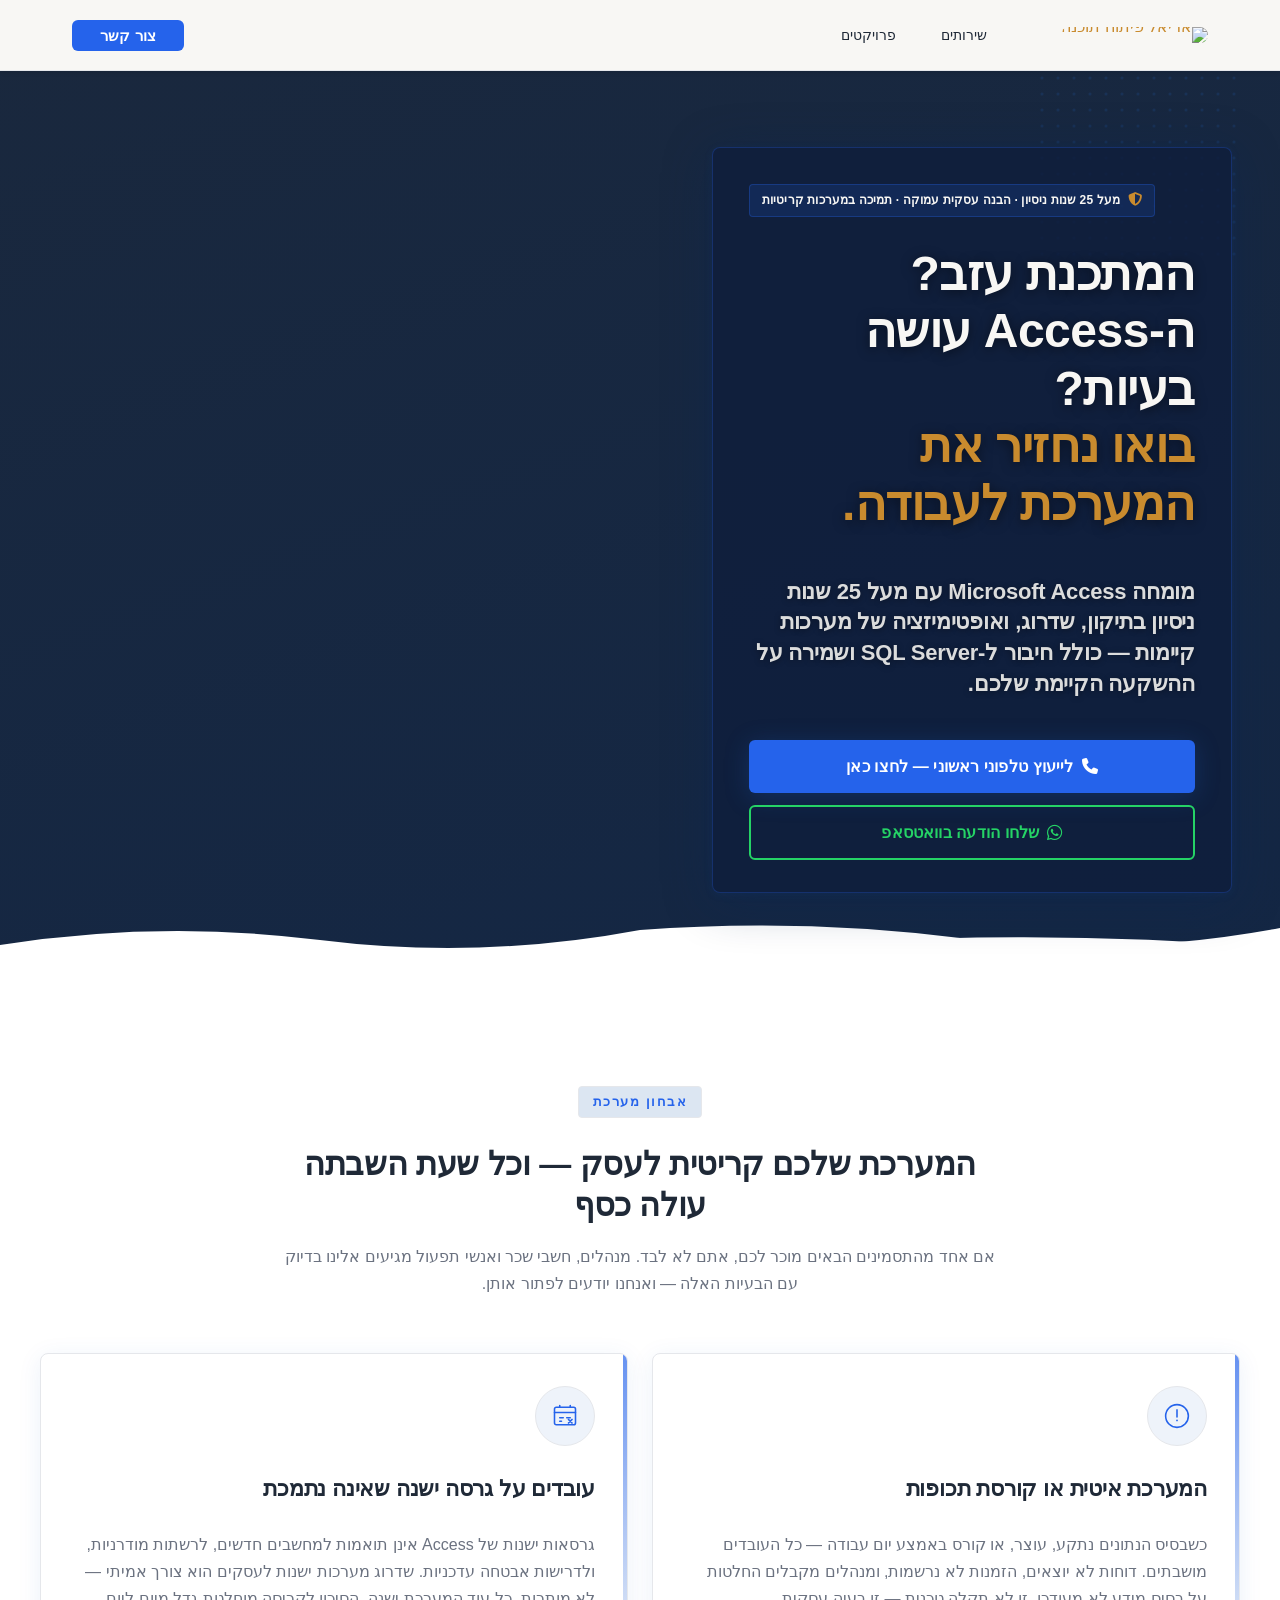
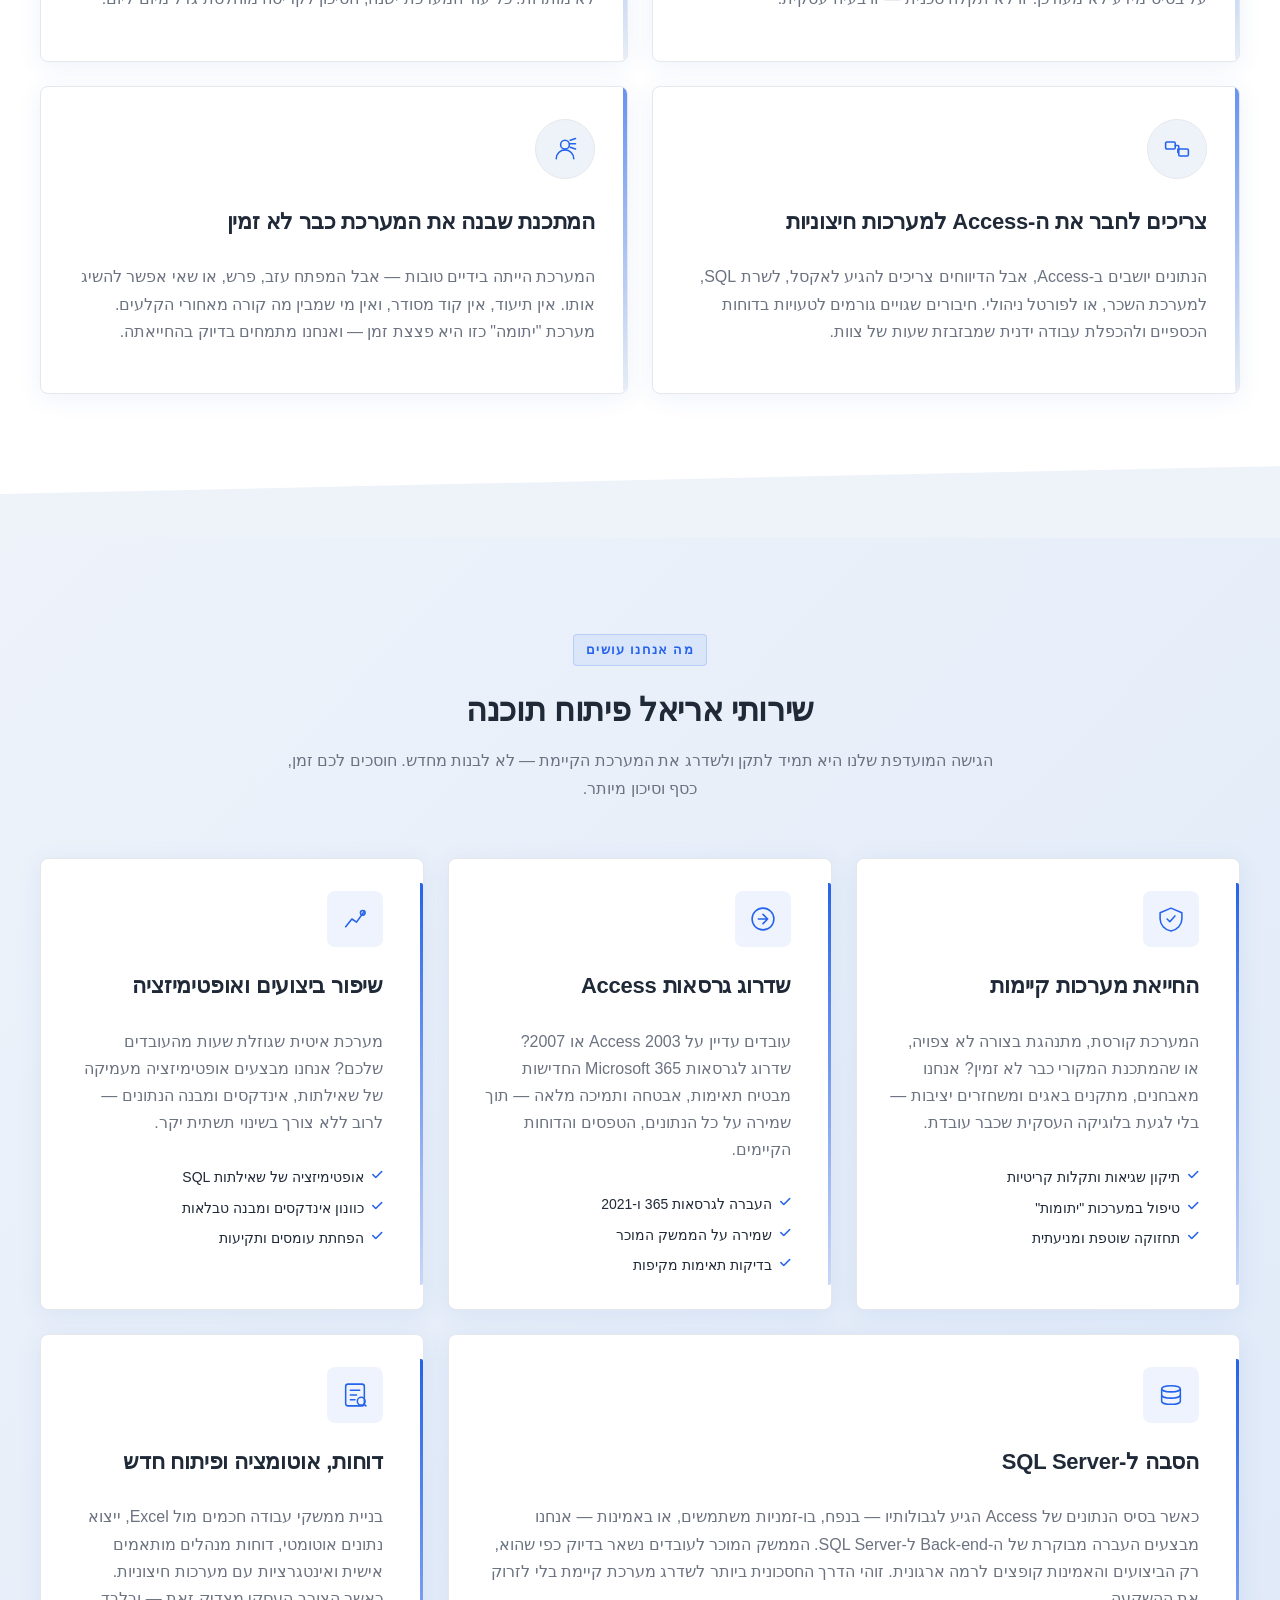
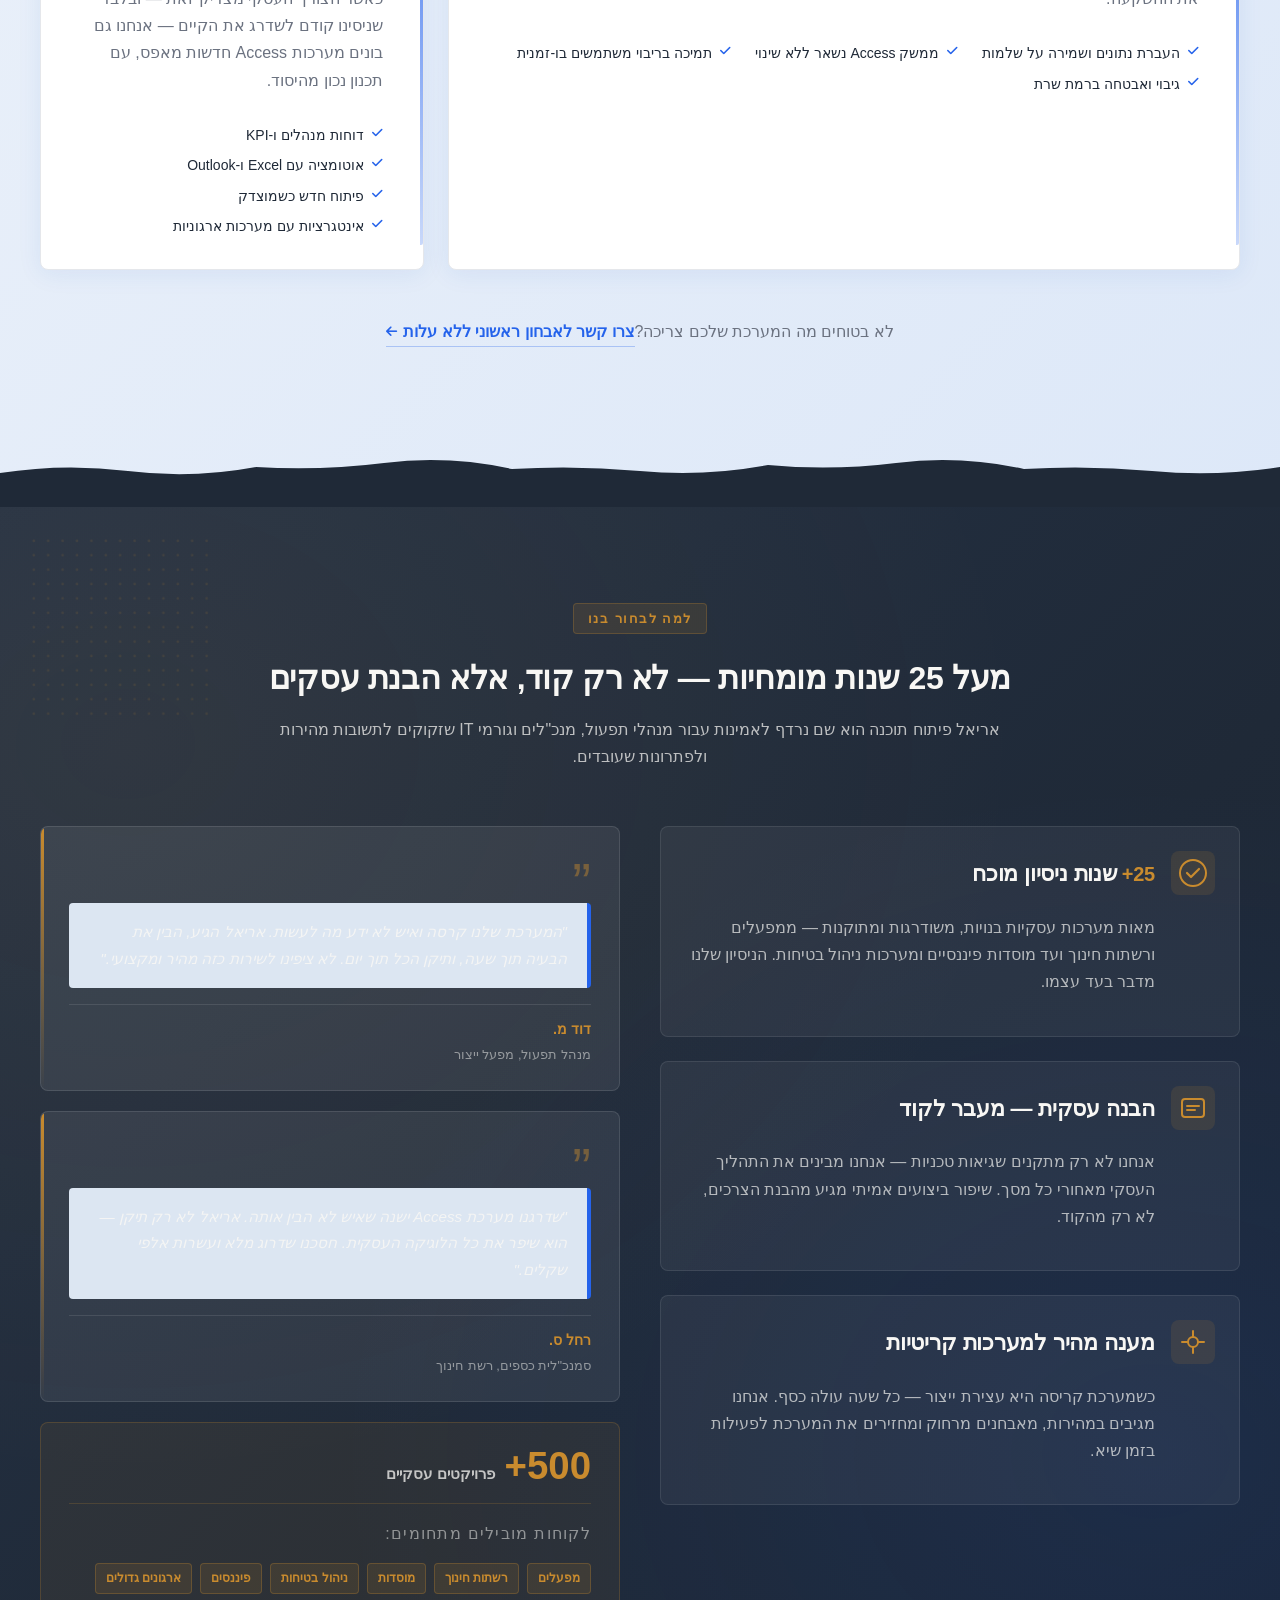
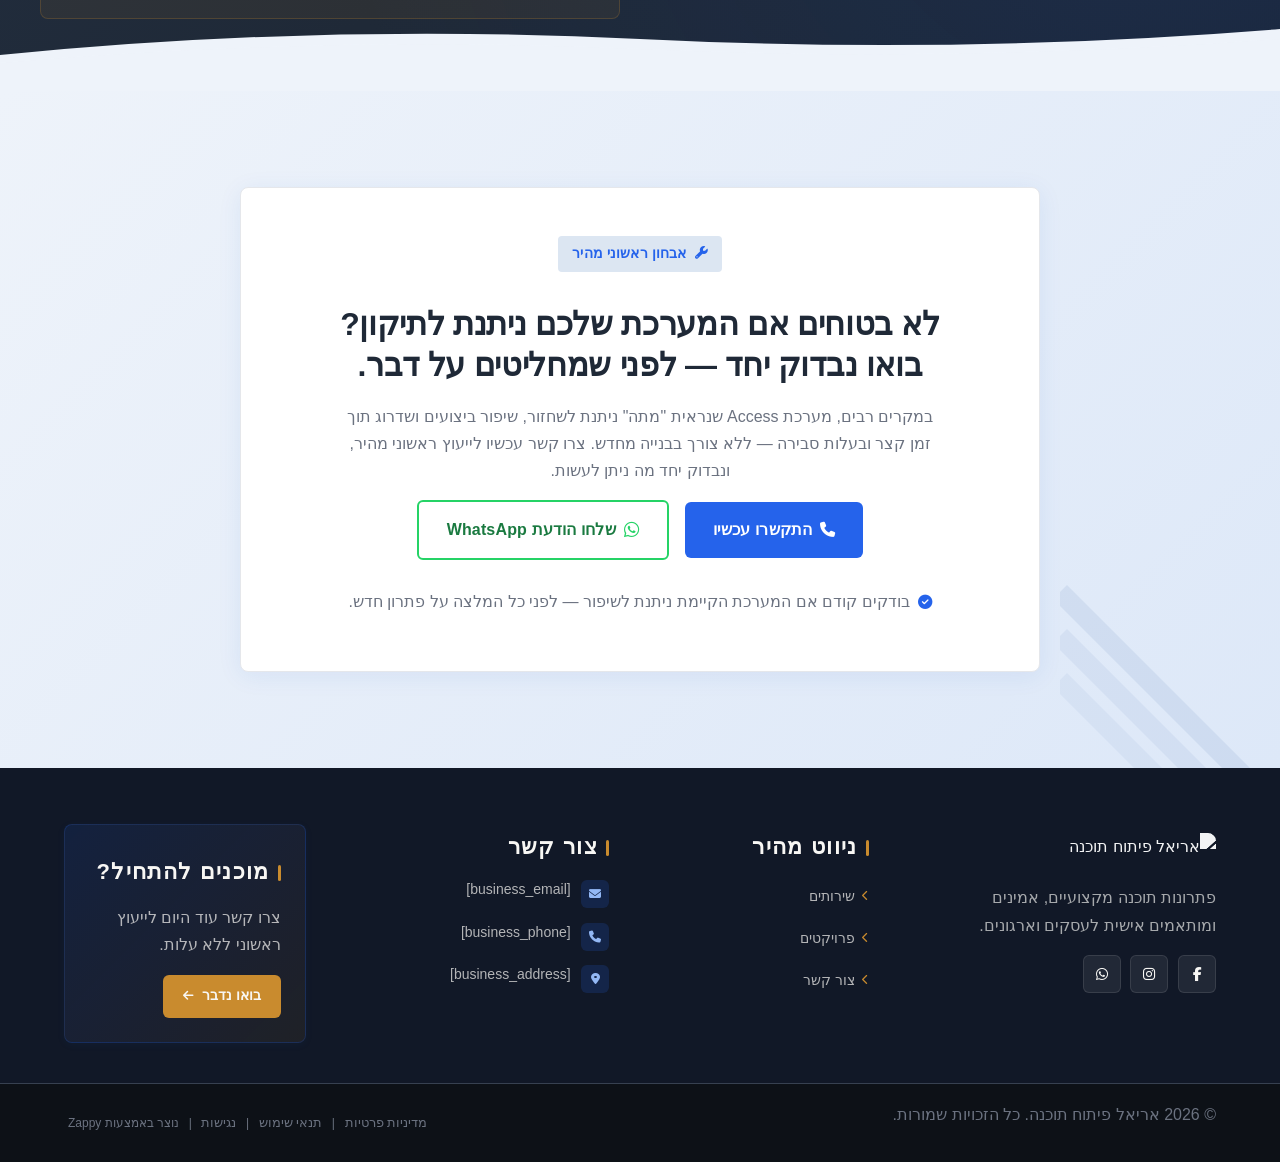
==== commit 930575a0: "Background sync: Progressive GitHub Sync" ====
--- a/public/index.html
+++ b/public/index.html
@@ -1 +1 @@
-<!doctype html><html dir="rtl" lang="he"><head><meta charset="UTF-8"><meta content="width=device-width,initial-scale=1" name="viewport"><meta content="index, follow" name="robots"><title>אריאל פיתוח תוכנה — אריאל פיתוח תוכנה</title><meta content="מעל 25 שנות ניסיון בבניית, תיקון ושדרוג מערכות מסדי נתונים עסקיים. מומחי Microsoft Access שיחזירו את המערכת הקריטית שלך לפעולה מלאה — במהירות ובמחיר שמשתלם." name="description"><meta content="אריאל פיתוח תוכנה, תיקון באגים במערכות תוכנה, שדרוג מערכות ישנות לעסקים, מומחה Microsoft Access, מסדי נתונים עסקיים" name="keywords"><link href="/assets/favicon.ico" rel="icon" type="image/x-icon"><link href="/assets/favicon-16x16.png" rel="icon" type="image/png" sizes="16x16"><link href="/assets/favicon-32x32.png" rel="icon" type="image/png" sizes="32x32"><link href="/assets/favicon-48x48.png" rel="icon" type="image/png" sizes="48x48"><link href="/assets/favicon-192x192.png" rel="icon" type="image/png" sizes="192x192"><link href="/assets/favicon-512x512.png" rel="icon" type="image/png" sizes="512x512"><link href="/assets/apple-touch-icon.png" rel="apple-touch-icon"><script>!function(){"use strict";var t="d20a5116-2fca-4c94-b423-ea7449a1a720",e="https://api.zappy5.com/api/analytics/track",a=18e5,n=2592e6,o=!0,i=!0,r=!0;var s=function(){var e="zappy_visitor_"+t,a=null;try{if(a=localStorage.getItem(e)){var o=JSON.parse(a),i=Date.now();if(i-o.created<n)return o.lastSeen=i,localStorage.setItem(e,JSON.stringify(o)),o.id}}catch(t){console.warn("Zappy Analytics: LocalStorage not available")}var r="zv_"+Date.now()+"_"+Math.random().toString(36).substr(2,9);try{localStorage.setItem(e,JSON.stringify({id:r,created:Date.now(),lastSeen:Date.now()}))}catch(t){}return r}(),c=function(){var e="zappy_session_"+t,n=null;try{if(n=sessionStorage.getItem(e)){var o=JSON.parse(n),i=Date.now();if(i-o.timestamp<a)return o.timestamp=i,sessionStorage.setItem(e,JSON.stringify(o)),o.id}}catch(t){console.warn("Zappy Analytics: SessionStorage not available")}var r="zs_"+Date.now()+"_"+Math.random().toString(36).substr(2,9);try{sessionStorage.setItem(e,JSON.stringify({id:r,timestamp:Date.now()}))}catch(t){}return r}();function l(a,n){n=n||{};var o={website_id:t,event_type:a,page_path:window.location.pathname,referrer:document.referrer||"direct",visitor_id:s,session_id:c,metadata:n};if(navigator.sendBeacon){var i=new Blob([JSON.stringify(o)],{type:"application/json"});navigator.sendBeacon(e,i)}else fetch(e,{method:"POST",headers:{"Content-Type":"application/json"},body:JSON.stringify(o),keepalive:!0}).catch(function(t){console.warn("Zappy Analytics: Failed to track event",t)})}o&&l("pageview",{title:document.title,url:window.location.href}),i&&document.addEventListener("click",function(t){var e=t.target;if("BUTTON"===e.tagName||e.closest("button")){var a="BUTTON"===e.tagName?e:e.closest("button");l("click",{element:"button",text:a.textContent.trim().substring(0,100),id:a.id||null,class:a.className||null})}else if("A"===e.tagName||e.closest("a")){var n="A"===e.tagName?e:e.closest("a");l("navigation",{element:"link",text:n.textContent.trim().substring(0,100),href:n.href,external:n.hostname!==window.location.hostname})}},!0),r&&document.addEventListener("submit",function(t){var e=t.target;l("form_submit",{form_id:e.id||null,form_name:e.name||null,form_action:e.action||null,form_method:e.method||"GET"})},!0);var d=Date.now();window.addEventListener("beforeunload",function(){l("page_unload",{time_on_page:Math.floor((Date.now()-d)/1e3),page_path:window.location.pathname})}),window.zappyAnalytics={track:l,getVisitorId:function(){return s},getSessionId:function(){return c}}}()</script><meta content="אריאל פיתוח תוכנה — אריאל פיתוח תוכנה" property="og:title"><meta content="מעל 25 שנות ניסיון בבניית, תיקון ושדרוג מערכות מסדי נתונים עסקיים. מומחי Microsoft Access שיחזירו את המערכת הקריטית שלך לפעולה מלאה — במהירות ובמחיר שמשתלם." property="og:description"><meta content="summary_large_image" name="twitter:card"><meta content="אריאל פיתוח תוכנה — אריאל פיתוח תוכנה" name="twitter:title"><meta content="מעל 25 שנות ניסיון בבניית, תיקון ושדרוג מערכות מסדי נתונים עסקיים. מומחי Microsoft Access שיחזירו את המערכת הקריטית שלך לפעולה מלאה — במהירות ובמחיר שמשתלם." name="twitter:description"><meta content="website" property="og:type"><meta content="he_IL" property="og:locale"><link href="https://cdnjs.cloudflare.com/ajax/libs/font-awesome/6.4.0/css/all.min.css" rel="stylesheet"><link href="/assets/favicon.ico" rel="icon" type="image/x-icon"><link href="/assets/favicon-16x16.png" rel="icon" type="image/png" sizes="16x16"><link href="/assets/favicon-32x32.png" rel="icon" type="image/png" sizes="32x32"><link href="/assets/favicon-48x48.png" rel="icon" type="image/png" sizes="48x48"><link href="/assets/favicon-192x192.png" rel="icon" type="image/png" sizes="192x192"><link href="/assets/favicon-512x512.png" rel="icon" type="image/png" sizes="512x512"><link href="/assets/apple-touch-icon.png" rel="apple-touch-icon"><link href="https://cdn.jsdelivr.net/npm/vanilla-cookieconsent@3/dist/cookieconsent.css" rel="stylesheet"><script src="https://cdn.jsdelivr.net/npm/vanilla-cookieconsent@3/dist/cookieconsent.umd.js"></script><script src="https://cdn.jsdelivr.net/gh/mickidum/acc_toolbar/acctoolbar/acctoolbar.min.js"></script><link href="/styles.css" rel="stylesheet"><style id="zappy-dropdown-submenu-styles">#navMenu li:has(.sub-menu),.nav-menu li:has(.sub-menu),.navbar li:has(.sub-menu),nav li:has(.sub-menu){position:relative}#navMenu .sub-menu,.nav-menu .sub-menu,.navbar .sub-menu,nav .sub-menu{display:block!important;position:absolute!important;top:100%;left:0;min-width:220px;background:#fff;border-radius:8px;box-shadow:0 8px 25px rgba(0,0,0,.15);padding:8px 0;opacity:0;visibility:hidden;transform:translateY(10px);transition:all .3s ease;z-index:1000;list-style:none;pointer-events:none}#navMenu li:hover>.sub-menu,.nav-menu li:hover>.sub-menu,.navbar li:hover>.sub-menu,nav li:hover>.sub-menu{opacity:1!important;visibility:visible!important;transform:translateY(0)!important;pointer-events:auto!important}.sub-menu li{list-style:none;margin:0;padding:0}.sub-menu a{display:block!important;padding:10px 16px!important;color:var(--text-dark,#333)!important;font-weight:500;text-decoration:none;white-space:nowrap;transition:background-color .2s}.sub-menu .zappy-nav-child>a{padding-left:28px!important;font-size:.9em!important;opacity:.85!important}[dir=rtl] .sub-menu .zappy-nav-child>a,html[lang=ar] .sub-menu .zappy-nav-child>a,html[lang=he] .sub-menu .zappy-nav-child>a{padding-left:10px!important;padding-right:28px!important}.sub-menu .zappy-nav-parent>a{font-weight:600!important}.sub-menu a:hover{background-color:#f5f5f5}[dir=rtl] .nav-menu .sub-menu,[dir=rtl] .navbar .sub-menu,[dir=rtl] nav .sub-menu,html[lang=ar] .nav-menu .sub-menu,html[lang=ar] .navbar .sub-menu,html[lang=ar] nav .sub-menu,html[lang=he] .nav-menu .sub-menu,html[lang=he] .navbar .sub-menu,html[lang=he] nav .sub-menu{left:auto!important;right:0!important}.sub-menu:empty,.sub-menu:not(:has(li)):not(:has(> a)),.sub-menu:not(:has(li:not(.zappy-hidden-menu-item))):not(:has(> a)){display:none!important;opacity:0!important;visibility:hidden!important;pointer-events:none!important}li:has(.menu-group-title):hover>.sub-menu{opacity:1!important;visibility:visible!important;transform:translateY(0)!important;pointer-events:auto!important}#navMenu>li>.menu-group-title,.nav-menu>li>.menu-group-title{display:inline-block;padding:.5rem 1rem;cursor:default;user-select:none}@media (max-width:768px){#navMenu .sub-menu,.nav-menu .sub-menu,.navbar .sub-menu,nav .sub-menu{position:static!important;transform:none!important;box-shadow:none!important;background:0 0!important;max-height:0;overflow:hidden;opacity:0;visibility:hidden;transition:max-height .3s ease,opacity .3s ease;padding:0!important;border-radius:0!important}#navMenu .sub-menu.mobile-expanded,.nav-menu .sub-menu.mobile-expanded,.navbar .sub-menu.mobile-expanded{max-height:none!important;overflow-y:visible!important;opacity:1!important;visibility:visible!important;padding:8px 0 8px 16px!important}[dir=rtl] .sub-menu.mobile-expanded,html[lang=he] .sub-menu.mobile-expanded{padding:8px 16px 8px 0!important}#navMenu li:hover>.sub-menu,.nav-menu li:hover>.sub-menu,.navbar li:hover>.sub-menu,nav li:hover>.sub-menu{opacity:0;visibility:hidden;pointer-events:none}#navMenu li>.sub-menu.mobile-expanded,.nav-menu li>.sub-menu.mobile-expanded,.navbar li>.sub-menu.mobile-expanded,nav li>.sub-menu.mobile-expanded{opacity:1!important;visibility:visible!important;pointer-events:auto!important}#navMenu li:has(.sub-menu),.nav-menu li:has(.sub-menu),.navbar li:has(.sub-menu),nav li:has(.sub-menu){display:flex!important;flex-wrap:wrap!important;align-items:center!important;position:relative!important;min-height:44px!important}#navMenu li:has(.sub-menu)>a,.nav-menu li:has(.sub-menu)>a,.navbar li:has(.sub-menu)>a,nav li:has(.sub-menu)>a{flex:1!important;min-width:0!important}#navMenu li:has(.sub-menu)>.menu-group-title,.nav-menu li:has(.sub-menu)>.menu-group-title,.navbar li:has(.sub-menu)>.menu-group-title,nav li:has(.sub-menu)>.menu-group-title{flex:1!important;min-width:0!important;padding:0!important;line-height:inherit!important}#navMenu li:has(.sub-menu)>.sub-menu,.nav-menu li:has(.sub-menu)>.sub-menu,.navbar li:has(.sub-menu)>.sub-menu,nav li:has(.sub-menu)>.sub-menu{flex-basis:100%!important;width:100%!important}#navMenu li:has(.sub-menu)>a [class*=arrow],#navMenu li:has(.sub-menu)>a [class*=chevron],.nav-menu li:has(.sub-menu)>a .fa-angle-down,.nav-menu li:has(.sub-menu)>a .fa-chevron-down,.nav-menu li:has(.sub-menu)>a [class*=arrow],.nav-menu li:has(.sub-menu)>a [class*=chevron],nav li:has(.sub-menu)>a [class*=arrow],nav li:has(.sub-menu)>a [class*=chevron]{display:none!important;visibility:hidden!important}.mobile-submenu-toggle{display:flex!important;align-items:center!important;justify-content:center!important;width:44px!important;height:auto!important;background:0 0!important;border:none!important;cursor:pointer!important;color:var(--text-dark)!important;position:static!important;flex-shrink:0!important;align-self:stretch!important;z-index:2!important;padding:0!important;margin:0!important}.mobile-submenu-toggle::after{content:''!important;width:0!important;height:0!important;border-left:6px solid transparent!important;border-right:6px solid transparent!important;border-top:7px solid currentColor!important;transition:transform .3s ease!important}.mobile-submenu-toggle.expanded::after{transform:rotate(180deg)!important}.sub-menu a{padding:10px 0!important;display:block!important;color:var(--text-dark)!important;white-space:normal!important}.sub-menu .zappy-nav-child>a{padding-left:28px!important;font-size:.9em!important;opacity:.85!important}[dir=rtl] .sub-menu .zappy-nav-child>a,html[lang=ar] .sub-menu .zappy-nav-child>a,html[lang=he] .sub-menu .zappy-nav-child>a{padding-left:0!important;padding-right:28px!important}.sub-menu .zappy-nav-parent>a{font-weight:600!important}#navMenu.active,.nav-menu.active{max-width:100vw!important;overflow-x:hidden!important;box-sizing:border-box!important}.navbar .sub-menu li a,.zappy-products-dropdown .sub-menu a,nav.navbar .sub-menu li a{color:var(--text-dark)!important}}@media (min-width:769px){.mobile-submenu-toggle{display:none!important}}</style><style id="zappy-widget-visibility">#mic-access-tool-box,#mic-access-tool-general-button,#mic-init-access-tool #mic-access-tool-box,#mic-init-access-tool #mic-access-tool-general-button,#mic-init-access-tool .mic-access-tool-general-button,._access-icon,._access-menu,.mic-access-tool-box,.mic-access-tool-general-button,div[id*=mic-access-tool-box]{display:none!important;visibility:hidden!important;opacity:0!important;pointer-events:none!important}</style></head><body><nav class="navbar" dir="rtl"><button aria-label="Menu" class="mobile-toggle" id="mobileToggle"><svg viewBox="0 0 24 24" height="24" width="24" fill="none" class="hamburger-icon"><path d="M3 12h18M3 6h18M3 18h18" stroke-width="2" stroke="currentColor" stroke-linecap="round"></path></svg><svg viewBox="0 0 24 24" height="24" width="24" fill="none" class="close-icon" style="display:none"><path d="M18 6L6 18M6 6l12 12" stroke-width="2" stroke="currentColor" stroke-linecap="round"></path></svg></button><button aria-label="Call" class="phone-header-btn" data-phone="[business_phone]"><svg viewBox="0 0 24 24" height="20" width="20" fill="currentColor"><path d="M22 16.92v3a2 2 0 0 1-2.18 2 19.79 19.79 0 0 1-8.63-3.07 19.5 19.5 0 0 1-6-6 19.79 19.79 0 0 1-3.07-8.67A2 2 0 0 1 4.11 2h3a2 2 0 0 1 2 1.72 12.84 12.84 0 0 0 .7 2.81 2 2 0 0 1-.45 2.11L8.09 9.91a16 16 0 0 0 6 6l1.27-1.27a2 2 0 0 1 2.11-.45 12.84 12.84 0 0 0 2.81.7A2 2 0 0 1 22 16.92z"></path></svg></button><div class="nav-container"><div class="nav-right-group"><div class="nav-brand"><a href="/" class="logo-link"><img alt="אריאל פיתוח תוכנה" src="/assets/logo.webp" class="logo"></a></div><ul class="nav-menu" id="navMenu"><li><a href="/services">שירותים</a></li><li><a href="/projects">פרויקטים</a></li></ul></div><div class="nav-cta-container"><a href="/contact" class="nav-cta-btn">צור קשר</a></div></div></nav><script>window.addEventListener("load",function(){const e=document.querySelector(".navbar, nav, header");if(!e)return void console.log("[Navbar] Navbar element not found");let t=document.getElementById("mobileToggle")||document.querySelector(".mobile-toggle")||document.querySelector(".hamburger")||document.querySelector(".hamburger-menu")||document.querySelector(".menu-toggle")||document.querySelector(".burger-menu")||document.querySelector('[aria-label="Menu"]')||document.querySelector('[aria-label="תפריט"]');const o=document.querySelector(".phone-header-btn"),n=window.getComputedStyle(e);let r=n.backgroundColor;if(console.log("[Navbar] Initial navbar background:",r),"transparent"===r||"rgba(0, 0, 0, 0)"===r||r.startsWith("rgba")&&r.includes(", 0)")){const e=n.backgroundImage;if(e&&"none"!==e)console.log("[Navbar] Navbar has background image/gradient, using dark text"),r="rgb(240, 240, 240)";else{const e=window.getComputedStyle(document.body).backgroundColor;console.log("[Navbar] Navbar transparent, using body background:",e),r=e}}const i=r.match(/\d+/g);if(i&&i.length>=3){const e=(.299*parseInt(i[0])+.587*parseInt(i[1])+.114*parseInt(i[2]))/255;console.log("[Navbar] Mobile button colors preserved from Claude CSS (luminance:",e.toFixed(2)+")");const n=document.createElement("style");n.id="zappy-mobile-nav-fix";document.documentElement.lang;document.documentElement.dir,n.textContent='\n        /* Hide mobile buttons on desktop, show only on mobile */\n        @media (min-width: 769px) {\n          .mobile-toggle,\n          .phone-header-btn {\n            display: none !important;\n          }\n        }\n        \n        /* Show and position mobile buttons correctly on mobile */\n        @media (max-width: 768px) {\n          .mobile-toggle,\n          .phone-header-btn {\n            position: absolute !important;\n            top: 50% !important;\n            transform: translateY(-50%) !important;\n            z-index: 1001 !important;\n            display: flex !important;\n            align-items: center !important;\n            justify-content: center !important;\n            width: 36px !important;\n            height: 36px !important;\n            border-radius: 50% !important;\n            border: none !important;\n            cursor: pointer !important;\n            padding: 6px !important;\n            background: none !important;\n            color: var(--nav-text, var(--text-dark)) !important;\n          }\n          \n          /* LTR positioning (default): hamburger LEFT, phone RIGHT */\n          html:not([dir="rtl"]):not([lang="he"]):not([lang="ar"]) .mobile-toggle,\n          html[dir="ltr"] .mobile-toggle {\n            left: 12px !important;\n            right: auto !important;\n          }\n          html:not([dir="rtl"]):not([lang="he"]):not([lang="ar"]) .phone-header-btn,\n          html[dir="ltr"] .phone-header-btn {\n            right: 12px !important;\n            left: auto !important;\n          }\n          \n          /* RTL positioning: hamburger RIGHT, phone LEFT */\n          html[dir="rtl"] .mobile-toggle,\n          html[lang="he"] .mobile-toggle,\n          html[lang="ar"] .mobile-toggle {\n            right: 12px !important;\n            left: auto !important;\n          }\n          html[dir="rtl"] .phone-header-btn,\n          html[lang="he"] .phone-header-btn,\n          html[lang="ar"] .phone-header-btn {\n            left: 12px !important;\n            right: auto !important;\n          }\n          \n          /* CRITICAL: Ensure nav-container has min-height on mobile */\n          /* All children are positioned absolutely/fixed on mobile, so height:auto collapses to 0 */\n          .nav-container {\n            min-height: 70px !important;\n            position: relative !important;\n          }\n          \n          /* Ensure SVG icons are properly sized and inherit color */\n          .mobile-toggle svg,\n          .phone-header-btn svg {\n            width: 24px !important;\n            height: 24px !important;\n            /* Don\'t force display - let JavaScript control hamburger/close toggle */\n          }\n          \n          /* Reset nav-cta-container on mobile - remove desktop box-shadow/padding */\n          /* that creates a visible ghost box when CTA button is hidden */\n          .nav-cta-container {\n            box-shadow: none !important;\n            padding: 0 !important;\n          }\n          \n          /* Hide nav-cta-container entirely on mobile when there\'s no lang-switcher */\n          /* (only the CTA button is inside, and it\'s hidden on mobile) */\n          .nav-cta-container:not(:has(.lang-switcher)) {\n            display: none !important;\n          }\n          \n          /* CRITICAL: Prevent hero image fade gradient from bleeding over headline text */\n          /* The .image-fade-gradient has bottom: -30px (extends below parent) */\n          /* On mobile stacked layout, this overlaps the h1 text below the image */\n          .hero-image-column {\n            overflow: hidden !important;\n          }\n          .image-fade-gradient {\n            bottom: 0 !important;\n          }\n          \n          /* Hide desktop language switcher on mobile - hamburger menu handles it */\n          /* High specificity to override stored CSS */\n          .lang-switcher,\n          .nav-cta-container .lang-switcher,\n          .nav-container .lang-switcher,\n          .navbar .lang-switcher,\n          .navbar .nav-cta-container .lang-switcher {\n            display: none !important;\n          }\n        }\n      ';const r=document.getElementById("zappy-mobile-nav-fix");r&&r.remove(),document.head.appendChild(n),console.log("[Navbar] Critical CSS injected for mobile nav positioning");const l=window.innerWidth<=768;if(t){const e=t.querySelector(".hamburger-icon"),o=t.querySelector(".close-icon");e&&(e.style.setProperty("width","24px","important"),e.style.setProperty("height","24px","important"),e.style.setProperty("display","block","important")),o&&(o.style.setProperty("width","24px","important"),o.style.setProperty("height","24px","important"),o.style.setProperty("display","none","important")),l?(t.style.setProperty("position","absolute","important"),t.style.setProperty("top","50%","important"),t.style.setProperty("transform","translateY(-50%)","important"),t.style.setProperty("z-index","1001","important"),t.style.removeProperty("left"),t.style.removeProperty("right"),console.log("[Navbar] Mobile toggle positioning applied (mobile viewport)")):(t.style.removeProperty("position"),t.style.removeProperty("top"),t.style.removeProperty("transform"),t.style.removeProperty("z-index"),t.style.removeProperty("left"),t.style.removeProperty("right"),console.log("[Navbar] Desktop viewport - cleared mobile toggle inline positioning"))}if(o){const e=o.querySelector("svg");e&&(e.style.width="24px",e.style.height="24px",e.setAttribute("width","24"),e.setAttribute("height","24")),l?(o.style.setProperty("position","absolute","important"),o.style.setProperty("top","50%","important"),o.style.setProperty("transform","translateY(-50%)","important"),o.style.setProperty("z-index","1001","important"),o.style.removeProperty("left"),o.style.removeProperty("right"),console.log("[Navbar] Phone button positioning applied (mobile viewport)")):(o.style.removeProperty("position"),o.style.removeProperty("top"),o.style.removeProperty("transform"),o.style.removeProperty("z-index"),o.style.removeProperty("left"),o.style.removeProperty("right"),console.log("[Navbar] Desktop viewport - cleared phone button inline positioning"))}}else console.log("[Navbar] Could not parse background color:",r);t=document.getElementById("mobileToggle")||document.querySelector(".mobile-toggle")||document.querySelector(".hamburger")||document.querySelector(".hamburger-menu")||document.querySelector(".menu-toggle")||document.querySelector(".burger-menu")||document.querySelector('[aria-label="Menu"]')||document.querySelector('[aria-label="תפריט"]');const l=document.getElementById("navMenu")||document.querySelector(".nav-menu")||document.querySelector(".nav-links")||document.querySelector("nav ul:not(.submenu)");if(!t||!l)return void console.log("[Navbar] Mobile toggle or menu not found:",{toggle:!!t,menu:!!l});l.id||(l.id="navMenu"),console.log("[Navbar] Initializing mobile menu...");const a=t.cloneNode(!0);t.parentNode.replaceChild(a,t),a.addEventListener("click",function(e){e.preventDefault(),e.stopPropagation();const t=this.querySelector(".hamburger-icon"),o=this.querySelector(".close-icon");l.classList.contains("active")?(l.classList.remove("active"),t&&t.style.setProperty("display","block","important"),o&&o.style.setProperty("display","none","important"),document.body.style.overflow="",console.log("[Navbar] Menu closed")):(l.classList.add("active"),t&&t.style.setProperty("display","none","important"),o&&o.style.setProperty("display","block","important"),document.body.style.overflow="hidden",console.log("[Navbar] Menu opened"))}),l.querySelectorAll("a").forEach(function(e){e.addEventListener("click",function(){if("#"===this.getAttribute("href"))return;const e=a.querySelector(".hamburger-icon"),t=a.querySelector(".close-icon");l.classList.remove("active"),e&&e.style.setProperty("display","block","important"),t&&t.style.setProperty("display","none","important"),document.body.style.overflow="",console.log("[Navbar] Menu closed (link clicked)")})});var s=l.querySelectorAll(".dropdown-toggle");s.forEach(function(e){e.addEventListener("click",function(e){e.preventDefault(),e.stopPropagation();var t=this.closest(".nav-dropdown");t&&(t.parentNode.querySelectorAll(".nav-dropdown.open").forEach(function(e){e!==t&&e.classList.remove("open")}),t.classList.toggle("open"),console.log("[Navbar] Dropdown toggled:",t.classList.contains("open")?"open":"closed"))})}),document.addEventListener("click",function(e){e.target.closest(".nav-dropdown")||document.querySelectorAll(".nav-dropdown.open").forEach(function(e){e.classList.remove("open")})}),console.log("[Navbar] Dropdown handlers initialized for "+s.length+" dropdowns"),o&&o.addEventListener("click",function(){const e=document.querySelectorAll('a[href^="tel:"]'),t=e.length>0?e[0].getAttribute("href").replace("tel:",""):"[business_phone]";window.location.href="tel:"+t,console.log("[Navbar] Phone button clicked")}),console.log("[Navbar] Mobile menu initialized successfully");const p=function(){const e=document.querySelector(".whatsapp-float");e&&(window.innerWidth>=769?(e.style.setProperty("display","none","important"),e.style.setProperty("visibility","hidden","important"),e.style.setProperty("opacity","0","important"),e.style.setProperty("pointer-events","none","important"),console.log("[WhatsApp] Button hidden on desktop")):(e.style.removeProperty("display"),e.style.removeProperty("visibility"),e.style.removeProperty("opacity"),e.style.removeProperty("pointer-events"),console.log("[WhatsApp] Button visible on mobile")))};let c;p(),window.addEventListener("resize",function(){clearTimeout(c),c=setTimeout(p,100)})})</script><main><section class="index-hero-section" data-layout-spec="בית-hero" dir="rtl" data-hero-type="fullscreen-scrim"><div class="index-hero-bg"><img alt="סביבת עבודה עסקית עם תחנת מחשב ומסד נתונים" src="/assets/site-index-hero-image-1.webp" data-context="A realistic, muted-tone business operations environment: a professional office or factory administration room with a computer workstation showing a database management interface on screen. The scene includes an organized desk with documents, a monitor displaying data tables or forms, and a calm institutional atmosphere. The color palette is muted blue-gray and neutral, suitable for a dark overlay. No people, no close-up tech clichés, wide angle, depth of field, photorealistic." data-hero-bg="true" data-placeholder="index-hero-image-1" height="700" width="1200"></div><div class="index-hero-scrim" aria-hidden="true"></div><svg viewBox="0 0 200 200" xmlns="http://www.w3.org/2000/svg" aria-hidden="true" data-no-icon-edit="true" class="index-hero-dots"><defs><pattern height="16" id="heroDotsPattern" patternUnits="userSpaceOnUse" width="16" x="0" y="0"><circle cx="2" cy="2" r="1.5" fill="#1E5FBE" opacity="0.18"></circle></pattern></defs><rect height="200" width="200" fill="url(#heroDotsPattern)"></rect></svg><div class="index-hero-container"><article class="index-hero-card"><div class="index-hero-trust-badge"><i class="fa fa-shield-alt" aria-hidden="true"></i><span>מעל 25 שנות ניסיון · הבנה עסקית עמוקה · תמיכה במערכות קריטיות</span></div><h1 class="index-hero-h1">המתכנת עזב?<br>ה-Access עושה בעיות?<br><span class="index-hero-accent">בואו נחזיר את המערכת לעבודה.</span></h1><h3 class="index-hero-subtitle">מומחה Microsoft Access עם מעל 25 שנות ניסיון בתיקון, שדרוג, ואופטימיזציה של מערכות קיימות — כולל חיבור ל-SQL Server ושמירה על ההשקעה הקיימת שלכם.</h3><div class="index-hero-ctas"><a href="tel:[business_phone]" class="index-hero-btn-primary"><i class="fa-phone fa" aria-hidden="true"></i>לייעוץ טלפוני ראשוני — לחצו כאן</a><a href="https://wa.me/[whatsapp_handle]" class="index-hero-btn-whatsapp" target="_blank" rel="noopener noreferrer"><i class="fab fa-whatsapp" aria-hidden="true"></i>שלחו הודעה בוואטסאפ</a></div></article></div><div class="index-hero-divider-wrapper"><svg viewBox="0 0 1200 90" xmlns="http://www.w3.org/2000/svg" aria-hidden="true" data-no-icon-edit="true" preserveAspectRatio="none"><path d="M0,90 L0,45 Q150,20 300,40 T600,30 Q750,18 900,38 T1200,28 L1200,90 Z" fill="#FFFFFF"></path><path d="M0,90 L0,55 Q200,35 400,52 T800,42 Q1000,30 1200,48 L1200,90 Z" fill="#FFFFFF"></path></svg></div></section><section class="index-pain-points-section" data-layout-spec="בית-pain-points" dir="rtl"><div class="pain-points-container"><div class="pain-points-intro"><span class="pain-points-eyebrow">אבחון מערכת</span><h2 class="pain-points-heading">המערכת שלכם קריטית לעסק — וכל שעת השבתה עולה כסף</h2><p class="pain-points-subtext">אם אחד מהתסמינים הבאים מוכר לכם, אתם לא לבד. מנהלים, חשבי שכר ואנשי תפעול מגיעים אלינו בדיוק עם הבעיות האלה — ואנחנו יודעים לפתור אותן.</p></div><div class="pain-points-grid"><article class="pain-card"><div class="pain-card-icon-wrap" aria-hidden="true"><svg viewBox="0 0 32 32" xmlns="http://www.w3.org/2000/svg" height="32" width="32" data-element-type="icon" data-icon-type="svg" fill="none" stroke="currentColor" stroke-linecap="round" stroke-linejoin="round" stroke-width="1.8"><circle cx="16" cy="16" r="13"></circle><line x1="16" x2="16" y1="9" y2="17"></line><circle cx="16" cy="21" r="1" stroke="none" fill="currentColor"></circle></svg></div><div class="pain-card-body"><h3 class="pain-card-title">המערכת איטית או קורסת תכופות</h3><p class="pain-card-text">כשבסיס הנתונים נתקע, עוצר, או קורס באמצע יום עבודה — כל העובדים מושבתים. דוחות לא יוצאים, הזמנות לא נרשמות, ומנהלים מקבלים החלטות על בסיס מידע לא מעודכן. זו לא תקלה טכנית — זו בעיה עסקית.</p></div></article><article class="pain-card"><div class="pain-card-icon-wrap" aria-hidden="true"><svg viewBox="0 0 32 32" xmlns="http://www.w3.org/2000/svg" height="32" width="32" data-element-type="icon" data-icon-type="svg" fill="none" stroke="currentColor" stroke-linecap="round" stroke-linejoin="round" stroke-width="1.8"><rect height="20" width="24" rx="2" x="4" y="6"></rect><path d="M10 6V4M22 6V4"></path><line x1="4" x2="28" y1="12" y2="12"></line><path d="M10 18h4M18 18h4M10 22h2"></path><path d="M20 20l4 4M24 20l-4 4" stroke-width="2"></path></svg></div><div class="pain-card-body"><h3 class="pain-card-title">עובדים על גרסה ישנה שאינה נתמכת</h3><p class="pain-card-text">גרסאות ישנות של Access אינן תואמות למחשבים חדשים, לרשתות מודרניות, ולדרישות אבטחה עדכניות. שדרוג מערכות ישנות לעסקים הוא צורך אמיתי — לא מותרות. כל עוד המערכת ישנה, הסיכון לקריסה מוחלטת גדל מיום ליום.</p></div></article><article class="pain-card"><div class="pain-card-icon-wrap" aria-hidden="true"><svg viewBox="0 0 32 32" xmlns="http://www.w3.org/2000/svg" height="32" width="32" data-element-type="icon" data-icon-type="svg" fill="none" stroke="currentColor" stroke-linecap="round" stroke-linejoin="round" stroke-width="1.8"><rect height="8" width="11" rx="1.5" x="3" y="8"></rect><rect height="8" width="11" rx="1.5" x="18" y="16"></rect><path d="M14 12h3a1 1 0 011 1v3"></path><line x1="17" x2="17" y1="16" y2="20"></line></svg></div><div class="pain-card-body"><h3 class="pain-card-title">צריכים לחבר את ה-Access למערכות חיצוניות</h3><p class="pain-card-text">הנתונים יושבים ב-Access, אבל הדיווחים צריכים להגיע לאקסל, לשרת SQL, למערכת השכר, או לפורטל ניהולי. חיבורים שגויים גורמים לטעויות בדוחות הכספיים ולהכפלת עבודה ידנית שמבזבזת שעות של צוות.</p></div></article><article class="pain-card"><div class="pain-card-icon-wrap" aria-hidden="true"><svg viewBox="0 0 32 32" xmlns="http://www.w3.org/2000/svg" height="32" width="32" data-element-type="icon" data-icon-type="svg" fill="none" stroke="currentColor" stroke-linecap="round" stroke-linejoin="round" stroke-width="1.8"><circle cx="16" cy="11" r="5"></circle><path d="M6 27c0-5.523 4.477-10 10-10s10 4.477 10 10"></path><line x1="22" x2="28" y1="6" y2="4"></line><line x1="22" x2="28" y1="10" y2="10"></line><line x1="22" x2="28" y1="14" y2="16"></line></svg></div><div class="pain-card-body"><h3 class="pain-card-title">המתכנת שבנה את המערכת כבר לא זמין</h3><p class="pain-card-text">המערכת הייתה בידיים טובות — אבל המפתח עזב, פרש, או שאי אפשר להשיג אותו. אין תיעוד, אין קוד מסודר, ואין מי שמבין מה קורה מאחורי הקלעים. מערכת "יתומה" כזו היא פצצת זמן — ואנחנו מתמחים בדיוק בהחייאתה.</p></div></article></div></div><div class="pain-points-divider-wrapper" aria-hidden="true"><svg viewBox="0 0 1440 72" xmlns="http://www.w3.org/2000/svg" aria-hidden="true" data-no-icon-edit="true" preserveAspectRatio="none"><path d="M0,72 L0,28 L1440,0 L1440,72 Z" fill="#EEF3FA"></path></svg></div></section><section class="index-services-section" data-layout-spec="בית-services" dir="rtl"><div class="index-services-container"><div class="index-services-header"><span class="index-services-eyebrow">מה אנחנו עושים</span><h2 class="index-services-title">שירותי אריאל פיתוח תוכנה</h2><p class="index-services-subtitle">הגישה המועדפת שלנו היא תמיד לתקן ולשדרג את המערכת הקיימת — לא לבנות מחדש. חוסכים לכם זמן, כסף וסיכון מיותר.</p></div><div class="index-services-grid"><article class="index-service-card"><div class="index-service-accent-line"></div><div class="index-service-card-inner"><div class="index-service-icon-wrap"><svg viewBox="0 0 36 36" xmlns="http://www.w3.org/2000/svg" aria-hidden="true" height="36" width="36" data-element-type="icon" data-icon-type="svg" fill="none"><path d="M18 4L4 10v8c0 7.18 5.95 13.9 14 15.56C26.05 31.9 32 25.18 32 18v-8L18 4z" stroke-width="2" stroke="currentColor" stroke-linejoin="round"></path><path d="M13 18l3.5 3.5L23 14" stroke-width="2" stroke="currentColor" stroke-linecap="round" stroke-linejoin="round"></path></svg></div><div class="index-service-content"><h3 class="index-service-title-card">החייאת מערכות קיימות</h3><p class="index-service-desc">המערכת קורסת, מתנהגת בצורה לא צפויה, או שהמתכנת המקורי כבר לא זמין? אנחנו מאבחנים, מתקנים באגים ומשחזרים יציבות — בלי לגעת בלוגיקה העסקית שכבר עובדת.</p><ul class="index-service-bullets"><li><i class="fa-solid fa-check" aria-hidden="true"></i><span>תיקון שגיאות ותקלות קריטיות</span></li><li><i class="fa-solid fa-check" aria-hidden="true"></i><span>טיפול במערכות "יתומות"</span></li><li><i class="fa-solid fa-check" aria-hidden="true"></i><span>תחזוקה שוטפת ומניעתית</span></li></ul></div></div></article><article class="index-service-card"><div class="index-service-accent-line"></div><div class="index-service-card-inner"><div class="index-service-icon-wrap"><svg viewBox="0 0 36 36" xmlns="http://www.w3.org/2000/svg" aria-hidden="true" height="36" width="36" data-element-type="icon" data-icon-type="svg" fill="none"><circle cx="18" cy="18" r="14" stroke="currentColor" stroke-width="2"></circle><path d="M12 18h12M18 12l6 6-6 6" stroke-width="2" stroke="currentColor" stroke-linecap="round" stroke-linejoin="round"></path></svg></div><div class="index-service-content"><h3 class="index-service-title-card">שדרוג גרסאות Access</h3><p class="index-service-desc">עובדים עדיין על Access 2003 או 2007? שדרוג לגרסאות Microsoft 365 החדישות מבטיח תאימות, אבטחה ותמיכה מלאה — תוך שמירה על כל הנתונים, הטפסים והדוחות הקיימים.</p><ul class="index-service-bullets"><li><i class="fa-solid fa-check" aria-hidden="true"></i><span>העברה לגרסאות 365 ו-2021</span></li><li><i class="fa-solid fa-check" aria-hidden="true"></i><span>שמירה על הממשק המוכר</span></li><li><i class="fa-solid fa-check" aria-hidden="true"></i><span>בדיקות תאימות מקיפות</span></li></ul></div></div></article><article class="index-service-card"><div class="index-service-accent-line"></div><div class="index-service-card-inner"><div class="index-service-icon-wrap"><svg viewBox="0 0 36 36" xmlns="http://www.w3.org/2000/svg" aria-hidden="true" height="36" width="36" data-element-type="icon" data-icon-type="svg" fill="none"><path d="M6 28l8-10 6 4 10-14" stroke-width="2" stroke="currentColor" stroke-linecap="round" stroke-linejoin="round"></path><circle cx="28" cy="10" r="3" stroke="currentColor" stroke-width="2"></circle></svg></div><div class="index-service-content"><h3 class="index-service-title-card">שיפור ביצועים ואופטימיזציה</h3><p class="index-service-desc">מערכת איטית שגוזלת שעות מהעובדים שלכם? אנחנו מבצעים אופטימיזציה מעמיקה של שאילתות, אינדקסים ומבנה הנתונים — לרוב ללא צורך בשינוי תשתית יקר.</p><ul class="index-service-bullets"><li><i class="fa-solid fa-check" aria-hidden="true"></i><span>אופטימיזציה של שאילתות SQL</span></li><li><i class="fa-solid fa-check" aria-hidden="true"></i><span>כוונון אינדקסים ומבנה טבלאות</span></li><li><i class="fa-solid fa-check" aria-hidden="true"></i><span>הפחתת עומסים ותקיעות</span></li></ul></div></div></article><article class="index-service-card index-service-card--wide"><div class="index-service-accent-line"></div><div class="index-service-card-inner"><div class="index-service-icon-wrap"><svg viewBox="0 0 36 36" xmlns="http://www.w3.org/2000/svg" aria-hidden="true" height="36" width="36" data-element-type="icon" data-icon-type="svg" fill="none"><ellipse cx="18" cy="10" rx="12" ry="4" stroke="currentColor" stroke-width="2"></ellipse><path d="M6 10v8c0 2.21 5.37 4 12 4s12-1.79 12-4v-8" stroke-width="2" stroke="currentColor"></path><path d="M6 18v8c0 2.21 5.37 4 12 4s12-1.79 12-4v-8" stroke-width="2" stroke="currentColor"></path></svg></div><div class="index-service-content"><h3 class="index-service-title-card">הסבה ל-SQL Server</h3><p class="index-service-desc">כאשר בסיס הנתונים של Access הגיע לגבולותיו — בנפח, בו-זמניות משתמשים, או באמינות — אנחנו מבצעים העברה מבוקרת של ה-Back-end ל-SQL Server. הממשק המוכר לעובדים נשאר בדיוק כפי שהוא, רק הביצועים והאמינות קופצים לרמה ארגונית. זוהי הדרך החסכונית ביותר לשדרג מערכת קיימת בלי לזרוק את ההשקעה.</p><ul class="index-service-bullets index-service-bullets--row"><li><i class="fa-solid fa-check" aria-hidden="true"></i><span>העברת נתונים ושמירה על שלמות</span></li><li><i class="fa-solid fa-check" aria-hidden="true"></i><span>ממשק Access נשאר ללא שינוי</span></li><li><i class="fa-solid fa-check" aria-hidden="true"></i><span>תמיכה בריבוי משתמשים בו-זמנית</span></li><li><i class="fa-solid fa-check" aria-hidden="true"></i><span>גיבוי ואבטחה ברמת שרת</span></li></ul></div></div></article><article class="index-service-card index-service-card--wide"><div class="index-service-accent-line"></div><div class="index-service-card-inner"><div class="index-service-icon-wrap"><svg viewBox="0 0 36 36" xmlns="http://www.w3.org/2000/svg" aria-hidden="true" height="36" width="36" data-element-type="icon" data-icon-type="svg" fill="none"><rect height="28" width="24" rx="3" x="6" y="4" stroke="currentColor" stroke-width="2"></rect><path d="M12 12h12M12 18h8M12 24h6" stroke-width="2" stroke="currentColor" stroke-linecap="round"></path><circle cx="26" cy="26" r="5" stroke="currentColor" stroke-width="2" fill="none"></circle><path d="M29.5 29.5l2.5 2.5" stroke-width="2" stroke="currentColor" stroke-linecap="round"></path></svg></div><div class="index-service-content"><h3 class="index-service-title-card">דוחות, אוטומציה ופיתוח חדש</h3><p class="index-service-desc">בניית ממשקי עבודה חכמים מול Excel, ייצוא נתונים אוטומטי, דוחות מנהלים מותאמים אישית ואינטגרציות עם מערכות חיצוניות. כאשר הצורך העסקי מצדיק זאת — ובלבד שניסינו קודם לשדרג את הקיים — אנחנו גם בונים מערכות Access חדשות מאפס, עם תכנון נכון מהיסוד.</p><ul class="index-service-bullets index-service-bullets--row"><li><i class="fa-solid fa-check" aria-hidden="true"></i><span>דוחות מנהלים ו-KPI</span></li><li><i class="fa-solid fa-check" aria-hidden="true"></i><span>אוטומציה עם Excel ו-Outlook</span></li><li><i class="fa-solid fa-check" aria-hidden="true"></i><span>פיתוח חדש כשמוצדק</span></li><li><i class="fa-solid fa-check" aria-hidden="true"></i><span>אינטגרציות עם מערכות ארגוניות</span></li></ul></div></div></article></div><div class="index-services-cta-note"><p>לא בטוחים מה המערכת שלכם צריכה?<a href="#contact" class="index-services-cta-link">צרו קשר לאבחון ראשוני ללא עלות<i class="fa-solid fa-arrow-left" aria-hidden="true"></i></a></p></div></div><div class="index-services-divider-wrapper"><svg viewBox="0 0 1200 72" xmlns="http://www.w3.org/2000/svg" aria-hidden="true" data-no-icon-edit="true" preserveAspectRatio="none"><path d="M0,72 L0,38 Q60,28 120,36 T240,32 Q300,36 360,28 T480,34 Q540,30 600,36 T720,30 Q780,36 840,28 T960,34 Q1020,30 1080,36 T1200,32 L1200,72 Z" fill="#1F2937"></path></svg></div></section><section class="index-authority-section" data-layout-spec="בית-authority" dir="rtl"><div class="authority-deco-grid" aria-hidden="true"><svg viewBox="0 0 200 200" xmlns="http://www.w3.org/2000/svg" aria-hidden="true" height="200" width="200" data-no-icon-edit="true"><pattern height="16" id="auth-dots" patternUnits="userSpaceOnUse" width="16" x="0" y="0"><circle cx="2" cy="2" r="1.5" fill="var(--accent)" opacity="0.18"></circle></pattern><rect height="200" width="200" fill="url(#auth-dots)"></rect></svg></div><div class="authority-container"><div class="authority-header"><span class="authority-eyebrow">למה לבחור בנו</span><h2 class="authority-title">מעל 25 שנות מומחיות — לא רק קוד, אלא הבנת עסקים</h2><p class="authority-subtitle">אריאל פיתוח תוכנה הוא שם נרדף לאמינות עבור מנהלי תפעול, מנכ"לים וגורמי IT שזקוקים לתשובות מהירות ולפתרונות שעובדים.</p></div><div class="authority-split"><div class="authority-proof-stack"><div class="authority-proof-block"><div class="proof-icon-wrap"><svg viewBox="0 0 28 28" xmlns="http://www.w3.org/2000/svg" aria-hidden="true" height="28" width="28" data-element-type="icon" data-icon-type="svg" fill="none"><circle cx="14" cy="14" r="13" stroke="var(--accent)" stroke-width="2"></circle><path d="M8 14l4 4 8-8" stroke-width="2.2" stroke="var(--accent)" stroke-linecap="round" stroke-linejoin="round"></path></svg></div><div class="proof-content"><h3 class="proof-title"><span class="proof-number">25+</span>שנות ניסיון מוכח</h3><p class="proof-text">מאות מערכות עסקיות בנויות, משודרגות ומתוקנות — ממפעלים ורשתות חינוך ועד מוסדות פיננסיים ומערכות ניהול בטיחות. הניסיון שלנו מדבר בעד עצמו.</p></div></div><div class="authority-proof-block"><div class="proof-icon-wrap"><svg viewBox="0 0 28 28" xmlns="http://www.w3.org/2000/svg" aria-hidden="true" height="28" width="28" data-element-type="icon" data-icon-type="svg" fill="none"><rect height="18" width="22" rx="3" x="3" y="5" stroke="var(--accent)" stroke-width="2"></rect><path d="M8 12h12M8 16h8" stroke-width="2" stroke="var(--accent)" stroke-linecap="round"></path></svg></div><div class="proof-content"><h3 class="proof-title">הבנה עסקית — מעבר לקוד</h3><p class="proof-text">אנחנו לא רק מתקנים שגיאות טכניות — אנחנו מבינים את התהליך העסקי מאחורי כל מסך. שיפור ביצועים אמיתי מגיע מהבנת הצרכים, לא רק מהקוד.</p></div></div><div class="authority-proof-block"><div class="proof-icon-wrap"><svg viewBox="0 0 28 28" xmlns="http://www.w3.org/2000/svg" aria-hidden="true" height="28" width="28" data-element-type="icon" data-icon-type="svg" fill="none"><path d="M14 3v6M14 19v6M3 14h6M19 14h6" stroke-width="2" stroke="var(--accent)" stroke-linecap="round"></path><circle cx="14" cy="14" r="5" stroke="var(--accent)" stroke-width="2"></circle></svg></div><div class="proof-content"><h3 class="proof-title">מענה מהיר למערכות קריטיות</h3><p class="proof-text">כשמערכת קריסה היא עצירת ייצור — כל שעה עולה כסף. אנחנו מגיבים במהירות, מאבחנים מרחוק ומחזירים את המערכת לפעילות בזמן שיא.</p></div></div></div><div class="authority-testimonials-col"><div class="authority-quote-card"><div class="quote-mark" aria-hidden="true">”</div><blockquote class="quote-text">"המערכת שלנו קרסה ואיש לא ידע מה לעשות. אריאל הגיע, הבין את הבעיה תוך שעה, ותיקן הכל תוך יום. לא ציפינו לשירות כזה מהיר ומקצועי."</blockquote><footer class="quote-author"><span class="quote-name">דוד מ.</span><span class="quote-role">מנהל תפעול, מפעל ייצור</span></footer></div><div class="authority-quote-card"><div class="quote-mark" aria-hidden="true">”</div><blockquote class="quote-text">"שדרגנו מערכת Access ישנה שאיש לא הבין אותה. אריאל לא רק תיקן — הוא שיפר את כל הלוגיקה העסקית. חסכנו שדרוג מלא ועשרות אלפי שקלים."</blockquote><footer class="quote-author"><span class="quote-name">רחל ס.</span><span class="quote-role">סמנכ"לית כספים, רשת חינוך</span></footer></div><div class="authority-trust-panel"><div class="trust-metric"><span class="trust-number">500+</span><span class="trust-label">פרויקטים עסקיים</span></div><div class="trust-divider" aria-hidden="true"></div><div class="trust-sectors"><p class="trust-sectors-label">לקוחות מובילים מתחומים:</p><div class="trust-tags"><span class="trust-tag">מפעלים</span><span class="trust-tag">רשתות חינוך</span><span class="trust-tag">מוסדות</span><span class="trust-tag">ניהול בטיחות</span><span class="trust-tag">פיננסים</span><span class="trust-tag">ארגונים גדולים</span></div></div></div></div></div></div><div class="authority-divider-wrapper"><svg viewBox="0 0 1200 72" xmlns="http://www.w3.org/2000/svg" aria-hidden="true" data-no-icon-edit="true" preserveAspectRatio="none"><defs><linearGradient id="auth-fade" x1="0" x2="0" y1="0" y2="1"><stop offset="0%" stop-color="rgba(201,139,46,0.07)"></stop><stop offset="100%" stop-color="#F8F7F4"></stop></linearGradient></defs><path d="M0,72 L0,36 Q300,4 600,20 Q900,36 1200,10 L1200,72 Z" fill="#EEF3FA"></path><path d="M0,72 L0,44 Q300,16 600,30 Q900,44 1200,20 L1200,72 Z" fill="#EEF3FA"></path></svg></div></section><section class="index-cta-section" data-layout-spec="בית-cta" dir="rtl"><div class="index-cta-diagonal-stripe" aria-hidden="true"><svg viewBox="0 0 200 200" xmlns="http://www.w3.org/2000/svg" aria-hidden="true" data-no-icon-edit="true" preserveAspectRatio="none"><line x1="0" x2="200" y1="40" y2="240" opacity="0.07" stroke="#0A3D8F" stroke-width="18"></line><line x1="0" x2="200" y1="80" y2="280" opacity="0.05" stroke="#0A3D8F" stroke-width="18"></line><line x1="0" x2="200" y1="120" y2="320" opacity="0.04" stroke="#0A3D8F" stroke-width="18"></line></svg></div><div class="index-cta-container"><div class="index-cta-card"><div class="index-cta-badge"><i class="fa-solid fa-wrench" aria-hidden="true"></i><span>אבחון ראשוני מהיר</span></div><h2 class="index-cta-heading">לא בטוחים אם המערכת שלכם ניתנת לתיקון?<br class="index-cta-br">בואו נבדוק יחד — לפני שמחליטים על דבר.</h2><p class="index-cta-body">במקרים רבים, מערכת Access שנראית "מתה" ניתנת לשחזור, שיפור ביצועים ושדרוג תוך זמן קצר ובעלות סבירה — ללא צורך בבנייה מחדש. צרו קשר עכשיו לייעוץ ראשוני מהיר, ונבדוק יחד מה ניתן לעשות.</p><div class="index-cta-buttons"><a href="tel:[business_phone]" class="index-cta-btn-primary"><i class="fa-solid fa-phone" aria-hidden="true"></i>התקשרו עכשיו</a><a href="https://wa.me/[whatsapp_handle]" class="index-cta-btn-whatsapp" target="_blank" rel="noopener noreferrer"><i class="fa-whatsapp fa-brands" aria-hidden="true"></i>שלחו הודעת WhatsApp</a></div><p class="index-cta-reassurance"><i class="fa-solid fa-circle-check" aria-hidden="true"></i>בודקים קודם אם המערכת הקיימת ניתנת לשיפור — לפני כל המלצה על פתרון חדש.</p></div></div></section></main><footer class="site-footer" dir="rtl"><div class="footer-main"><div class="footer-container"><div class="footer-grid"><div class="footer-col footer-col--brand"><div class="footer-logo-wrap"><img alt="אריאל פיתוח תוכנה" src="/assets/logo.webp" class="logo"></div><p class="footer-tagline">פתרונות תוכנה מקצועיים, אמינים ומותאמים אישית לעסקים וארגונים.</p><div class="footer-social"><a href="[facebook_handle]" class="social-link" aria-label="Facebook"><i class="fab fa-facebook-f"></i></a><a href="[instagram_handle]" class="social-link" aria-label="Instagram"><i class="fab fa-instagram"></i></a><a href="[whatsapp_handle]" class="social-link" aria-label="WhatsApp"><i class="fab fa-whatsapp"></i></a></div></div><div class="footer-col"><h3 class="footer-heading"><span class="footer-heading-accent"></span>ניווט מהיר</h3><ul class="footer-links"><li><a href="/services"><i class="fas fa-chevron-left footer-link-icon"></i>שירותים</a></li><li><a href="/projects"><i class="fas fa-chevron-left footer-link-icon"></i>פרויקטים</a></li><li><a href="/contact"><i class="fas fa-chevron-left footer-link-icon"></i>צור קשר</a></li></ul></div><div class="footer-col"><h3 class="footer-heading"><span class="footer-heading-accent"></span>צור קשר</h3><ul class="footer-contact"><li><span class="contact-icon"><i class="fas fa-envelope"></i></span><span class="contact-text"><a href="mailto:[business_email]">[business_email]</a></span></li><li><span class="contact-icon"><i class="fas fa-phone"></i></span><span class="contact-text"><a href="tel:[business_phone]">[business_phone]</a></span></li><li><a href="/"><span class="contact-icon"><i class="fas fa-map-marker-alt"></i></span><span class="contact-text">[business_address]</span></a></li></ul></div><div class="footer-col footer-col--cta"><h3 class="footer-heading"><span class="footer-heading-accent"></span>מוכנים להתחיל?</h3><p class="footer-cta-text">צרו קשר עוד היום לייעוץ ראשוני ללא עלות.</p><a href="/contact" class="footer-cta-btn">בואו נדבר<i class="fas fa-arrow-left"></i></a></div></div></div></div><div class="footer-bottom"><div class="footer-container"><div class="footer-bottom-inner"><p class="footer-copyright">© 2026 אריאל פיתוח תוכנה. כל הזכויות שמורות.</p><div class="footer-bottom-links"><a href="/privacy">מדיניות פרטיות</a><span class="footer-divider">|</span><a href="/terms">תנאי שימוש</a><span class="footer-divider">|</span><a href="/accessibility">נגישות</a><span class="footer-divider">|</span><a href="https://zappy5.com" class="zappy-attribution" target="_blank">נוצר באמצעות Zappy</a></div></div></div></div></footer><a href="https://wa.me/[whatsapp_handle]" class="whatsapp-float" aria-label="WhatsApp"><i class="fab fa-whatsapp"></i></a><div data-integration="accessibility:toolbar"></div><script src="/script.js"></script><script id="zappy-mobile-submenu-script">!function(){function e(){if(window.innerWidth>768)return document.querySelectorAll(".mobile-submenu-toggle").forEach(function(e){e.remove()}),void document.querySelectorAll(".sub-menu.mobile-expanded").forEach(function(e){e.classList.remove("mobile-expanded")});document.querySelectorAll(".nav-menu li:has(.sub-menu), nav li:has(.sub-menu), .navbar li:has(.sub-menu), #navMenu li:has(.sub-menu)").forEach(function(e){if(!e.querySelector(".mobile-submenu-toggle")){var t=e.querySelector(".sub-menu"),n=e.querySelector(":scope > a");if(t&&n){var o=document.createElement("button");o.className="mobile-submenu-toggle",o.setAttribute("aria-label","Toggle submenu"),o.setAttribute("type","button"),n.insertAdjacentElement("afterend",o),o.addEventListener("click",function(e){e.preventDefault(),e.stopPropagation(),document.querySelectorAll(".sub-menu.mobile-expanded").forEach(function(e){if(e!==t){e.classList.remove("mobile-expanded");var n=e.parentElement.querySelector(".mobile-submenu-toggle");n&&n.classList.remove("expanded")}}),t.classList.toggle("mobile-expanded"),o.classList.toggle("expanded")})}}})}var t;"loading"===document.readyState?document.addEventListener("DOMContentLoaded",e):e(),window.addEventListener("resize",function(){clearTimeout(t),t=setTimeout(e,250)});var n=new MutationObserver(function(t){t.forEach(function(t){if("attributes"===t.type){var n=t.target;n.classList&&(n.classList.contains("active")||n.classList.contains("open"))&&setTimeout(e,100)}})});setTimeout(function(){document.querySelectorAll(".mobile-menu, .nav-menu, #navMenu, nav").forEach(function(e){n.observe(e,{attributes:!0,attributeFilter:["class","style"]})})},500)}()</script></body></html>+<!doctype html><html dir="rtl" lang="he"><head><meta charset="UTF-8"><meta content="width=device-width,initial-scale=1" name="viewport"><meta content="index, follow" name="robots"><title>אריאל פיתוח תוכנה — אריאל פיתוח תוכנה</title><meta content="מעל 25 שנות ניסיון בבניית, תיקון ושדרוג מערכות מסדי נתונים עסקיים. מומחי Microsoft Access שיחזירו את המערכת הקריטית שלך לפעולה מלאה — במהירות ובמחיר שמשתלם." name="description"><meta content="אריאל פיתוח תוכנה, תיקון באגים במערכות תוכנה, שדרוג מערכות ישנות לעסקים, מומחה Microsoft Access, מסדי נתונים עסקיים" name="keywords"><link href="/assets/favicon.ico" rel="icon" type="image/x-icon"><link href="/assets/favicon-16x16.png" rel="icon" type="image/png" sizes="16x16"><link href="/assets/favicon-32x32.png" rel="icon" type="image/png" sizes="32x32"><link href="/assets/favicon-48x48.png" rel="icon" type="image/png" sizes="48x48"><link href="/assets/favicon-192x192.png" rel="icon" type="image/png" sizes="192x192"><link href="/assets/favicon-512x512.png" rel="icon" type="image/png" sizes="512x512"><link href="/assets/apple-touch-icon.png" rel="apple-touch-icon"><script>!function(){"use strict";var t="d20a5116-2fca-4c94-b423-ea7449a1a720",e="https://api.zappy5.com/api/analytics/track",a=18e5,n=2592e6,o=!0,i=!0,r=!0;var s=function(){var e="zappy_visitor_"+t,a=null;try{if(a=localStorage.getItem(e)){var o=JSON.parse(a),i=Date.now();if(i-o.created<n)return o.lastSeen=i,localStorage.setItem(e,JSON.stringify(o)),o.id}}catch(t){console.warn("Zappy Analytics: LocalStorage not available")}var r="zv_"+Date.now()+"_"+Math.random().toString(36).substr(2,9);try{localStorage.setItem(e,JSON.stringify({id:r,created:Date.now(),lastSeen:Date.now()}))}catch(t){}return r}(),c=function(){var e="zappy_session_"+t,n=null;try{if(n=sessionStorage.getItem(e)){var o=JSON.parse(n),i=Date.now();if(i-o.timestamp<a)return o.timestamp=i,sessionStorage.setItem(e,JSON.stringify(o)),o.id}}catch(t){console.warn("Zappy Analytics: SessionStorage not available")}var r="zs_"+Date.now()+"_"+Math.random().toString(36).substr(2,9);try{sessionStorage.setItem(e,JSON.stringify({id:r,timestamp:Date.now()}))}catch(t){}return r}();function l(a,n){n=n||{};var o={website_id:t,event_type:a,page_path:window.location.pathname,referrer:document.referrer||"direct",visitor_id:s,session_id:c,metadata:n};if(navigator.sendBeacon){var i=new Blob([JSON.stringify(o)],{type:"application/json"});navigator.sendBeacon(e,i)}else fetch(e,{method:"POST",headers:{"Content-Type":"application/json"},body:JSON.stringify(o),keepalive:!0}).catch(function(t){console.warn("Zappy Analytics: Failed to track event",t)})}o&&l("pageview",{title:document.title,url:window.location.href}),i&&document.addEventListener("click",function(t){var e=t.target;if("BUTTON"===e.tagName||e.closest("button")){var a="BUTTON"===e.tagName?e:e.closest("button");l("click",{element:"button",text:a.textContent.trim().substring(0,100),id:a.id||null,class:a.className||null})}else if("A"===e.tagName||e.closest("a")){var n="A"===e.tagName?e:e.closest("a");l("navigation",{element:"link",text:n.textContent.trim().substring(0,100),href:n.href,external:n.hostname!==window.location.hostname})}},!0),r&&document.addEventListener("submit",function(t){var e=t.target;l("form_submit",{form_id:e.id||null,form_name:e.name||null,form_action:e.action||null,form_method:e.method||"GET"})},!0);var d=Date.now();window.addEventListener("beforeunload",function(){l("page_unload",{time_on_page:Math.floor((Date.now()-d)/1e3),page_path:window.location.pathname})}),window.zappyAnalytics={track:l,getVisitorId:function(){return s},getSessionId:function(){return c}}}()</script><meta content="אריאל פיתוח תוכנה — אריאל פיתוח תוכנה" property="og:title"><meta content="מעל 25 שנות ניסיון בבניית, תיקון ושדרוג מערכות מסדי נתונים עסקיים. מומחי Microsoft Access שיחזירו את המערכת הקריטית שלך לפעולה מלאה — במהירות ובמחיר שמשתלם." property="og:description"><meta content="summary_large_image" name="twitter:card"><meta content="אריאל פיתוח תוכנה — אריאל פיתוח תוכנה" name="twitter:title"><meta content="מעל 25 שנות ניסיון בבניית, תיקון ושדרוג מערכות מסדי נתונים עסקיים. מומחי Microsoft Access שיחזירו את המערכת הקריטית שלך לפעולה מלאה — במהירות ובמחיר שמשתלם." name="twitter:description"><meta content="website" property="og:type"><meta content="he_IL" property="og:locale"><link href="https://cdnjs.cloudflare.com/ajax/libs/font-awesome/6.4.0/css/all.min.css" rel="stylesheet"><link href="/assets/favicon.ico" rel="icon" type="image/x-icon"><link href="/assets/favicon-16x16.png" rel="icon" type="image/png" sizes="16x16"><link href="/assets/favicon-32x32.png" rel="icon" type="image/png" sizes="32x32"><link href="/assets/favicon-48x48.png" rel="icon" type="image/png" sizes="48x48"><link href="/assets/favicon-192x192.png" rel="icon" type="image/png" sizes="192x192"><link href="/assets/favicon-512x512.png" rel="icon" type="image/png" sizes="512x512"><link href="/assets/apple-touch-icon.png" rel="apple-touch-icon"><link href="https://cdn.jsdelivr.net/npm/vanilla-cookieconsent@3/dist/cookieconsent.css" rel="stylesheet"><script src="https://cdn.jsdelivr.net/npm/vanilla-cookieconsent@3/dist/cookieconsent.umd.js"></script><script src="https://cdn.jsdelivr.net/gh/mickidum/acc_toolbar/acctoolbar/acctoolbar.min.js"></script><link href="/styles.css" rel="stylesheet"><style id="zappy-dropdown-submenu-styles">#navMenu li:has(.sub-menu),.nav-menu li:has(.sub-menu),.navbar li:has(.sub-menu),nav li:has(.sub-menu){position:relative}#navMenu .sub-menu,.nav-menu .sub-menu,.navbar .sub-menu,nav .sub-menu{display:block!important;position:absolute!important;top:100%;left:0;min-width:220px;background:#fff;border-radius:8px;box-shadow:0 8px 25px rgba(0,0,0,.15);padding:8px 0;opacity:0;visibility:hidden;transform:translateY(10px);transition:all .3s ease;z-index:1000;list-style:none;pointer-events:none}#navMenu li:hover>.sub-menu,.nav-menu li:hover>.sub-menu,.navbar li:hover>.sub-menu,nav li:hover>.sub-menu{opacity:1!important;visibility:visible!important;transform:translateY(0)!important;pointer-events:auto!important}.sub-menu li{list-style:none;margin:0;padding:0}.sub-menu a{display:block!important;padding:10px 16px!important;color:var(--text-dark,#333)!important;font-weight:500;text-decoration:none;white-space:nowrap;transition:background-color .2s}.sub-menu .zappy-nav-child>a{padding-left:28px!important;font-size:.9em!important;opacity:.85!important}[dir=rtl] .sub-menu .zappy-nav-child>a,html[lang=ar] .sub-menu .zappy-nav-child>a,html[lang=he] .sub-menu .zappy-nav-child>a{padding-left:10px!important;padding-right:28px!important}.sub-menu .zappy-nav-parent>a{font-weight:600!important}.sub-menu a:hover{background-color:#f5f5f5}[dir=rtl] .nav-menu .sub-menu,[dir=rtl] .navbar .sub-menu,[dir=rtl] nav .sub-menu,html[lang=ar] .nav-menu .sub-menu,html[lang=ar] .navbar .sub-menu,html[lang=ar] nav .sub-menu,html[lang=he] .nav-menu .sub-menu,html[lang=he] .navbar .sub-menu,html[lang=he] nav .sub-menu{left:auto!important;right:0!important}.sub-menu:empty,.sub-menu:not(:has(li)):not(:has(> a)),.sub-menu:not(:has(li:not(.zappy-hidden-menu-item))):not(:has(> a)){display:none!important;opacity:0!important;visibility:hidden!important;pointer-events:none!important}li:has(.menu-group-title):hover>.sub-menu{opacity:1!important;visibility:visible!important;transform:translateY(0)!important;pointer-events:auto!important}#navMenu>li>.menu-group-title,.nav-menu>li>.menu-group-title{display:inline-block;padding:.5rem 1rem;cursor:default;user-select:none}@media (max-width:768px){#navMenu .sub-menu,.nav-menu .sub-menu,.navbar .sub-menu,nav .sub-menu{position:static!important;transform:none!important;box-shadow:none!important;background:0 0!important;max-height:0;overflow:hidden;opacity:0;visibility:hidden;transition:max-height .3s ease,opacity .3s ease;padding:0!important;border-radius:0!important}#navMenu .sub-menu.mobile-expanded,.nav-menu .sub-menu.mobile-expanded,.navbar .sub-menu.mobile-expanded{max-height:none!important;overflow-y:visible!important;opacity:1!important;visibility:visible!important;padding:8px 0 8px 16px!important}[dir=rtl] .sub-menu.mobile-expanded,html[lang=he] .sub-menu.mobile-expanded{padding:8px 16px 8px 0!important}#navMenu li:hover>.sub-menu,.nav-menu li:hover>.sub-menu,.navbar li:hover>.sub-menu,nav li:hover>.sub-menu{opacity:0;visibility:hidden;pointer-events:none}#navMenu li>.sub-menu.mobile-expanded,.nav-menu li>.sub-menu.mobile-expanded,.navbar li>.sub-menu.mobile-expanded,nav li>.sub-menu.mobile-expanded{opacity:1!important;visibility:visible!important;pointer-events:auto!important}#navMenu li:has(.sub-menu),.nav-menu li:has(.sub-menu),.navbar li:has(.sub-menu),nav li:has(.sub-menu){display:flex!important;flex-wrap:wrap!important;align-items:center!important;position:relative!important;min-height:44px!important}#navMenu li:has(.sub-menu)>a,.nav-menu li:has(.sub-menu)>a,.navbar li:has(.sub-menu)>a,nav li:has(.sub-menu)>a{flex:1!important;min-width:0!important}#navMenu li:has(.sub-menu)>.menu-group-title,.nav-menu li:has(.sub-menu)>.menu-group-title,.navbar li:has(.sub-menu)>.menu-group-title,nav li:has(.sub-menu)>.menu-group-title{flex:1!important;min-width:0!important;padding:0!important;line-height:inherit!important}#navMenu li:has(.sub-menu)>.sub-menu,.nav-menu li:has(.sub-menu)>.sub-menu,.navbar li:has(.sub-menu)>.sub-menu,nav li:has(.sub-menu)>.sub-menu{flex-basis:100%!important;width:100%!important}#navMenu li:has(.sub-menu)>a [class*=arrow],#navMenu li:has(.sub-menu)>a [class*=chevron],.nav-menu li:has(.sub-menu)>a .fa-angle-down,.nav-menu li:has(.sub-menu)>a .fa-chevron-down,.nav-menu li:has(.sub-menu)>a [class*=arrow],.nav-menu li:has(.sub-menu)>a [class*=chevron],nav li:has(.sub-menu)>a [class*=arrow],nav li:has(.sub-menu)>a [class*=chevron]{display:none!important;visibility:hidden!important}.mobile-submenu-toggle{display:flex!important;align-items:center!important;justify-content:center!important;width:44px!important;height:auto!important;background:0 0!important;border:none!important;cursor:pointer!important;color:var(--text-dark)!important;position:static!important;flex-shrink:0!important;align-self:stretch!important;z-index:2!important;padding:0!important;margin:0!important}.mobile-submenu-toggle::after{content:''!important;width:0!important;height:0!important;border-left:6px solid transparent!important;border-right:6px solid transparent!important;border-top:7px solid currentColor!important;transition:transform .3s ease!important}.mobile-submenu-toggle.expanded::after{transform:rotate(180deg)!important}.sub-menu a{padding:10px 0!important;display:block!important;color:var(--text-dark)!important;white-space:normal!important}.sub-menu .zappy-nav-child>a{padding-left:28px!important;font-size:.9em!important;opacity:.85!important}[dir=rtl] .sub-menu .zappy-nav-child>a,html[lang=ar] .sub-menu .zappy-nav-child>a,html[lang=he] .sub-menu .zappy-nav-child>a{padding-left:0!important;padding-right:28px!important}.sub-menu .zappy-nav-parent>a{font-weight:600!important}#navMenu.active,.nav-menu.active{max-width:100vw!important;overflow-x:hidden!important;box-sizing:border-box!important}.navbar .sub-menu li a,.zappy-products-dropdown .sub-menu a,nav.navbar .sub-menu li a{color:var(--text-dark)!important}}@media (min-width:769px){.mobile-submenu-toggle{display:none!important}}</style><style id="zappy-widget-visibility">#mic-access-tool-box,#mic-access-tool-general-button,#mic-init-access-tool #mic-access-tool-box,#mic-init-access-tool #mic-access-tool-general-button,#mic-init-access-tool .mic-access-tool-general-button,._access-icon,._access-menu,.mic-access-tool-box,.mic-access-tool-general-button,div[id*=mic-access-tool-box]{display:none!important;visibility:hidden!important;opacity:0!important;pointer-events:none!important}</style></head><body><nav class="navbar" dir="rtl"><button aria-label="Menu" class="mobile-toggle" id="mobileToggle"><svg viewBox="0 0 24 24" height="24" width="24" fill="none" class="hamburger-icon"><path d="M3 12h18M3 6h18M3 18h18" stroke-width="2" stroke="currentColor" stroke-linecap="round"></path></svg><svg viewBox="0 0 24 24" height="24" width="24" fill="none" class="close-icon" style="display:none"><path d="M18 6L6 18M6 6l12 12" stroke-width="2" stroke="currentColor" stroke-linecap="round"></path></svg></button><button aria-label="Call" class="phone-header-btn" data-phone="[business_phone]"><svg viewBox="0 0 24 24" height="20" width="20" fill="currentColor"><path d="M22 16.92v3a2 2 0 0 1-2.18 2 19.79 19.79 0 0 1-8.63-3.07 19.5 19.5 0 0 1-6-6 19.79 19.79 0 0 1-3.07-8.67A2 2 0 0 1 4.11 2h3a2 2 0 0 1 2 1.72 12.84 12.84 0 0 0 .7 2.81 2 2 0 0 1-.45 2.11L8.09 9.91a16 16 0 0 0 6 6l1.27-1.27a2 2 0 0 1 2.11-.45 12.84 12.84 0 0 0 2.81.7A2 2 0 0 1 22 16.92z"></path></svg></button><div class="nav-container"><div class="nav-right-group"><div class="nav-brand"><a href="/" class="logo-link"><img alt="אריאל פיתוח תוכנה" src="/assets/logo.webp" class="logo"></a></div><ul class="nav-menu" id="navMenu"><li><a href="/services">שירותים</a></li><li><a href="/projects">פרויקטים</a></li></ul></div><div class="nav-cta-container"><a href="/contact" class="nav-cta-btn">צור קשר</a></div></div></nav><script>window.addEventListener("load",function(){const e=document.querySelector(".navbar, nav, header");if(!e)return void console.log("[Navbar] Navbar element not found");let t=document.getElementById("mobileToggle")||document.querySelector(".mobile-toggle")||document.querySelector(".hamburger")||document.querySelector(".hamburger-menu")||document.querySelector(".menu-toggle")||document.querySelector(".burger-menu")||document.querySelector('[aria-label="Menu"]')||document.querySelector('[aria-label="תפריט"]');const o=document.querySelector(".phone-header-btn"),n=window.getComputedStyle(e);let r=n.backgroundColor;if(console.log("[Navbar] Initial navbar background:",r),"transparent"===r||"rgba(0, 0, 0, 0)"===r||r.startsWith("rgba")&&r.includes(", 0)")){const e=n.backgroundImage;if(e&&"none"!==e)console.log("[Navbar] Navbar has background image/gradient, using dark text"),r="rgb(240, 240, 240)";else{const e=window.getComputedStyle(document.body).backgroundColor;console.log("[Navbar] Navbar transparent, using body background:",e),r=e}}const i=r.match(/\d+/g);if(i&&i.length>=3){const e=(.299*parseInt(i[0])+.587*parseInt(i[1])+.114*parseInt(i[2]))/255;console.log("[Navbar] Mobile button colors preserved from Claude CSS (luminance:",e.toFixed(2)+")");const n=document.createElement("style");n.id="zappy-mobile-nav-fix";document.documentElement.lang;document.documentElement.dir,n.textContent='\n        /* Hide mobile buttons on desktop, show only on mobile */\n        @media (min-width: 769px) {\n          .mobile-toggle,\n          .phone-header-btn {\n            display: none !important;\n          }\n        }\n        \n        /* Show and position mobile buttons correctly on mobile */\n        @media (max-width: 768px) {\n          .mobile-toggle,\n          .phone-header-btn {\n            position: absolute !important;\n            top: 50% !important;\n            transform: translateY(-50%) !important;\n            z-index: 1001 !important;\n            display: flex !important;\n            align-items: center !important;\n            justify-content: center !important;\n            width: 36px !important;\n            height: 36px !important;\n            border-radius: 50% !important;\n            border: none !important;\n            cursor: pointer !important;\n            padding: 6px !important;\n            background: none !important;\n            color: var(--nav-text, var(--text-dark)) !important;\n          }\n          \n          /* LTR positioning (default): hamburger LEFT, phone RIGHT */\n          html:not([dir="rtl"]):not([lang="he"]):not([lang="ar"]) .mobile-toggle,\n          html[dir="ltr"] .mobile-toggle {\n            left: 12px !important;\n            right: auto !important;\n          }\n          html:not([dir="rtl"]):not([lang="he"]):not([lang="ar"]) .phone-header-btn,\n          html[dir="ltr"] .phone-header-btn {\n            right: 12px !important;\n            left: auto !important;\n          }\n          \n          /* RTL positioning: hamburger RIGHT, phone LEFT */\n          html[dir="rtl"] .mobile-toggle,\n          html[lang="he"] .mobile-toggle,\n          html[lang="ar"] .mobile-toggle {\n            right: 12px !important;\n            left: auto !important;\n          }\n          html[dir="rtl"] .phone-header-btn,\n          html[lang="he"] .phone-header-btn,\n          html[lang="ar"] .phone-header-btn {\n            left: 12px !important;\n            right: auto !important;\n          }\n          \n          /* CRITICAL: Ensure nav-container has min-height on mobile */\n          /* All children are positioned absolutely/fixed on mobile, so height:auto collapses to 0 */\n          .nav-container {\n            min-height: 70px !important;\n            position: relative !important;\n          }\n          \n          /* Ensure SVG icons are properly sized and inherit color */\n          .mobile-toggle svg,\n          .phone-header-btn svg {\n            width: 24px !important;\n            height: 24px !important;\n            /* Don\'t force display - let JavaScript control hamburger/close toggle */\n          }\n          \n          /* Reset nav-cta-container on mobile - remove desktop box-shadow/padding */\n          /* that creates a visible ghost box when CTA button is hidden */\n          .nav-cta-container {\n            box-shadow: none !important;\n            padding: 0 !important;\n          }\n          \n          /* Hide nav-cta-container entirely on mobile when there\'s no lang-switcher */\n          /* (only the CTA button is inside, and it\'s hidden on mobile) */\n          .nav-cta-container:not(:has(.lang-switcher)) {\n            display: none !important;\n          }\n          \n          /* CRITICAL: Prevent hero image fade gradient from bleeding over headline text */\n          /* The .image-fade-gradient has bottom: -30px (extends below parent) */\n          /* On mobile stacked layout, this overlaps the h1 text below the image */\n          .hero-image-column {\n            overflow: hidden !important;\n          }\n          .image-fade-gradient {\n            bottom: 0 !important;\n          }\n          \n          /* Hide desktop language switcher on mobile - hamburger menu handles it */\n          /* High specificity to override stored CSS */\n          .lang-switcher,\n          .nav-cta-container .lang-switcher,\n          .nav-container .lang-switcher,\n          .navbar .lang-switcher,\n          .navbar .nav-cta-container .lang-switcher {\n            display: none !important;\n          }\n        }\n      ';const r=document.getElementById("zappy-mobile-nav-fix");r&&r.remove(),document.head.appendChild(n),console.log("[Navbar] Critical CSS injected for mobile nav positioning");const l=window.innerWidth<=768;if(t){const e=t.querySelector(".hamburger-icon"),o=t.querySelector(".close-icon");e&&(e.style.setProperty("width","24px","important"),e.style.setProperty("height","24px","important"),e.style.setProperty("display","block","important")),o&&(o.style.setProperty("width","24px","important"),o.style.setProperty("height","24px","important"),o.style.setProperty("display","none","important")),l?(t.style.setProperty("position","absolute","important"),t.style.setProperty("top","50%","important"),t.style.setProperty("transform","translateY(-50%)","important"),t.style.setProperty("z-index","1001","important"),t.style.removeProperty("left"),t.style.removeProperty("right"),console.log("[Navbar] Mobile toggle positioning applied (mobile viewport)")):(t.style.removeProperty("position"),t.style.removeProperty("top"),t.style.removeProperty("transform"),t.style.removeProperty("z-index"),t.style.removeProperty("left"),t.style.removeProperty("right"),console.log("[Navbar] Desktop viewport - cleared mobile toggle inline positioning"))}if(o){const e=o.querySelector("svg");e&&(e.style.width="24px",e.style.height="24px",e.setAttribute("width","24"),e.setAttribute("height","24")),l?(o.style.setProperty("position","absolute","important"),o.style.setProperty("top","50%","important"),o.style.setProperty("transform","translateY(-50%)","important"),o.style.setProperty("z-index","1001","important"),o.style.removeProperty("left"),o.style.removeProperty("right"),console.log("[Navbar] Phone button positioning applied (mobile viewport)")):(o.style.removeProperty("position"),o.style.removeProperty("top"),o.style.removeProperty("transform"),o.style.removeProperty("z-index"),o.style.removeProperty("left"),o.style.removeProperty("right"),console.log("[Navbar] Desktop viewport - cleared phone button inline positioning"))}}else console.log("[Navbar] Could not parse background color:",r);t=document.getElementById("mobileToggle")||document.querySelector(".mobile-toggle")||document.querySelector(".hamburger")||document.querySelector(".hamburger-menu")||document.querySelector(".menu-toggle")||document.querySelector(".burger-menu")||document.querySelector('[aria-label="Menu"]')||document.querySelector('[aria-label="תפריט"]');const l=document.getElementById("navMenu")||document.querySelector(".nav-menu")||document.querySelector(".nav-links")||document.querySelector("nav ul:not(.submenu)");if(!t||!l)return void console.log("[Navbar] Mobile toggle or menu not found:",{toggle:!!t,menu:!!l});l.id||(l.id="navMenu"),console.log("[Navbar] Initializing mobile menu...");const a=t.cloneNode(!0);t.parentNode.replaceChild(a,t),a.addEventListener("click",function(e){e.preventDefault(),e.stopPropagation();const t=this.querySelector(".hamburger-icon"),o=this.querySelector(".close-icon");l.classList.contains("active")?(l.classList.remove("active"),t&&t.style.setProperty("display","block","important"),o&&o.style.setProperty("display","none","important"),document.body.style.overflow="",console.log("[Navbar] Menu closed")):(l.classList.add("active"),t&&t.style.setProperty("display","none","important"),o&&o.style.setProperty("display","block","important"),document.body.style.overflow="hidden",console.log("[Navbar] Menu opened"))}),l.querySelectorAll("a").forEach(function(e){e.addEventListener("click",function(){if("#"===this.getAttribute("href"))return;const e=a.querySelector(".hamburger-icon"),t=a.querySelector(".close-icon");l.classList.remove("active"),e&&e.style.setProperty("display","block","important"),t&&t.style.setProperty("display","none","important"),document.body.style.overflow="",console.log("[Navbar] Menu closed (link clicked)")})});var s=l.querySelectorAll(".dropdown-toggle");s.forEach(function(e){e.addEventListener("click",function(e){e.preventDefault(),e.stopPropagation();var t=this.closest(".nav-dropdown");t&&(t.parentNode.querySelectorAll(".nav-dropdown.open").forEach(function(e){e!==t&&e.classList.remove("open")}),t.classList.toggle("open"),console.log("[Navbar] Dropdown toggled:",t.classList.contains("open")?"open":"closed"))})}),document.addEventListener("click",function(e){e.target.closest(".nav-dropdown")||document.querySelectorAll(".nav-dropdown.open").forEach(function(e){e.classList.remove("open")})}),console.log("[Navbar] Dropdown handlers initialized for "+s.length+" dropdowns"),o&&o.addEventListener("click",function(){const e=document.querySelectorAll('a[href^="tel:"]'),t=e.length>0?e[0].getAttribute("href").replace("tel:",""):"[business_phone]";window.location.href="tel:"+t,console.log("[Navbar] Phone button clicked")}),console.log("[Navbar] Mobile menu initialized successfully");const p=function(){const e=document.querySelector(".whatsapp-float");e&&(window.innerWidth>=769?(e.style.setProperty("display","none","important"),e.style.setProperty("visibility","hidden","important"),e.style.setProperty("opacity","0","important"),e.style.setProperty("pointer-events","none","important"),console.log("[WhatsApp] Button hidden on desktop")):(e.style.removeProperty("display"),e.style.removeProperty("visibility"),e.style.removeProperty("opacity"),e.style.removeProperty("pointer-events"),console.log("[WhatsApp] Button visible on mobile")))};let c;p(),window.addEventListener("resize",function(){clearTimeout(c),c=setTimeout(p,100)})})</script><main><section class="index-hero-section" data-layout-spec="בית-hero" dir="rtl" data-hero-type="fullscreen-scrim" data-zappy-content-align="center-right"><div class="index-hero-bg"><img alt="סביבת עבודה עסקית עם תחנת מחשב ומסד נתונים" src="/assets/site-index-hero-image-1-1777625981647-orxo6f.webp?v=1777625981647" data-context="A realistic, muted-tone business operations environment: a professional office or factory administration room with a computer workstation showing a database management interface on screen. The scene includes an organized desk with documents, a monitor displaying data tables or forms, and a calm institutional atmosphere. The color palette is muted blue-gray and neutral, suitable for a dark overlay. No people, no close-up tech clichés, wide angle, depth of field, photorealistic." data-hero-bg="true" data-placeholder="index-hero-image-1" height="700" width="1200"></div><div class="index-hero-scrim" aria-hidden="true"></div><svg viewBox="0 0 200 200" xmlns="http://www.w3.org/2000/svg" aria-hidden="true" data-no-icon-edit="true" class="index-hero-dots"><defs><pattern height="16" id="heroDotsPattern" patternUnits="userSpaceOnUse" width="16" x="0" y="0"><circle cx="2" cy="2" r="1.5" fill="#1E5FBE" opacity="0.18"></circle></pattern></defs><rect height="200" width="200" fill="url(#heroDotsPattern)"></rect></svg><div class="index-hero-container" data-zappy-align-target="true"><article class="index-hero-card"><div class="index-hero-trust-badge"><i class="fa fa-shield-alt" aria-hidden="true"></i><span>מעל 25 שנות ניסיון · הבנה עסקית עמוקה · תמיכה במערכות קריטיות</span></div><h1 class="index-hero-h1">המתכנת עזב?<br>ה-Access עושה בעיות?<br><span class="index-hero-accent">בואו נחזיר את המערכת לעבודה.</span></h1><h3 class="index-hero-subtitle">מומחה Microsoft Access עם מעל 25 שנות ניסיון בתיקון, שדרוג, ואופטימיזציה של מערכות קיימות — כולל חיבור ל-SQL Server ושמירה על ההשקעה הקיימת שלכם.</h3><div class="index-hero-ctas"><a href="tel:[business_phone]" class="index-hero-btn-primary"><i class="fa-phone fa" aria-hidden="true"></i>לייעוץ טלפוני ראשוני — לחצו כאן</a><a href="https://wa.me/[whatsapp_handle]" class="index-hero-btn-whatsapp" target="_blank" rel="noopener noreferrer"><i class="fab fa-whatsapp" aria-hidden="true"></i>שלחו הודעה בוואטסאפ</a></div></article></div><div class="index-hero-divider-wrapper"><svg viewBox="0 0 1200 90" xmlns="http://www.w3.org/2000/svg" aria-hidden="true" data-no-icon-edit="true" preserveAspectRatio="none"><path d="M0,90 L0,45 Q150,20 300,40 T600,30 Q750,18 900,38 T1200,28 L1200,90 Z" fill="#FFFFFF"></path><path d="M0,90 L0,55 Q200,35 400,52 T800,42 Q1000,30 1200,48 L1200,90 Z" fill="#FFFFFF"></path></svg></div></section><section class="index-pain-points-section" data-layout-spec="בית-pain-points" dir="rtl"><div class="pain-points-container"><div class="pain-points-intro"><span class="pain-points-eyebrow">אבחון מערכת</span><h2 class="pain-points-heading">המערכת שלכם קריטית לעסק — וכל שעת השבתה עולה כסף</h2><p class="pain-points-subtext">אם אחד מהתסמינים הבאים מוכר לכם, אתם לא לבד. מנהלים, חשבי שכר ואנשי תפעול מגיעים אלינו בדיוק עם הבעיות האלה — ואנחנו יודעים לפתור אותן.</p></div><div class="pain-points-grid"><article class="pain-card"><div class="pain-card-icon-wrap" aria-hidden="true"><svg viewBox="0 0 32 32" xmlns="http://www.w3.org/2000/svg" height="32" width="32" data-element-type="icon" data-icon-type="svg" fill="none" stroke="currentColor" stroke-linecap="round" stroke-linejoin="round" stroke-width="1.8"><circle cx="16" cy="16" r="13"></circle><line x1="16" x2="16" y1="9" y2="17"></line><circle cx="16" cy="21" r="1" stroke="none" fill="currentColor"></circle></svg></div><div class="pain-card-body"><h3 class="pain-card-title">המערכת איטית או קורסת תכופות</h3><p class="pain-card-text">כשבסיס הנתונים נתקע, עוצר, או קורס באמצע יום עבודה — כל העובדים מושבתים. דוחות לא יוצאים, הזמנות לא נרשמות, ומנהלים מקבלים החלטות על בסיס מידע לא מעודכן. זו לא תקלה טכנית — זו בעיה עסקית.</p></div></article><article class="pain-card"><div class="pain-card-icon-wrap" aria-hidden="true"><svg viewBox="0 0 32 32" xmlns="http://www.w3.org/2000/svg" height="32" width="32" data-element-type="icon" data-icon-type="svg" fill="none" stroke="currentColor" stroke-linecap="round" stroke-linejoin="round" stroke-width="1.8"><rect height="20" width="24" rx="2" x="4" y="6"></rect><path d="M10 6V4M22 6V4"></path><line x1="4" x2="28" y1="12" y2="12"></line><path d="M10 18h4M18 18h4M10 22h2"></path><path d="M20 20l4 4M24 20l-4 4" stroke-width="2"></path></svg></div><div class="pain-card-body"><h3 class="pain-card-title">עובדים על גרסה ישנה שאינה נתמכת</h3><p class="pain-card-text">גרסאות ישנות של Access אינן תואמות למחשבים חדשים, לרשתות מודרניות, ולדרישות אבטחה עדכניות. שדרוג מערכות ישנות לעסקים הוא צורך אמיתי — לא מותרות. כל עוד המערכת ישנה, הסיכון לקריסה מוחלטת גדל מיום ליום.</p></div></article><article class="pain-card"><div class="pain-card-icon-wrap" aria-hidden="true"><svg viewBox="0 0 32 32" xmlns="http://www.w3.org/2000/svg" height="32" width="32" data-element-type="icon" data-icon-type="svg" fill="none" stroke="currentColor" stroke-linecap="round" stroke-linejoin="round" stroke-width="1.8"><rect height="8" width="11" rx="1.5" x="3" y="8"></rect><rect height="8" width="11" rx="1.5" x="18" y="16"></rect><path d="M14 12h3a1 1 0 011 1v3"></path><line x1="17" x2="17" y1="16" y2="20"></line></svg></div><div class="pain-card-body"><h3 class="pain-card-title">צריכים לחבר את ה-Access למערכות חיצוניות</h3><p class="pain-card-text">הנתונים יושבים ב-Access, אבל הדיווחים צריכים להגיע לאקסל, לשרת SQL, למערכת השכר, או לפורטל ניהולי. חיבורים שגויים גורמים לטעויות בדוחות הכספיים ולהכפלת עבודה ידנית שמבזבזת שעות של צוות.</p></div></article><article class="pain-card"><div class="pain-card-icon-wrap" aria-hidden="true"><svg viewBox="0 0 32 32" xmlns="http://www.w3.org/2000/svg" height="32" width="32" data-element-type="icon" data-icon-type="svg" fill="none" stroke="currentColor" stroke-linecap="round" stroke-linejoin="round" stroke-width="1.8"><circle cx="16" cy="11" r="5"></circle><path d="M6 27c0-5.523 4.477-10 10-10s10 4.477 10 10"></path><line x1="22" x2="28" y1="6" y2="4"></line><line x1="22" x2="28" y1="10" y2="10"></line><line x1="22" x2="28" y1="14" y2="16"></line></svg></div><div class="pain-card-body"><h3 class="pain-card-title">המתכנת שבנה את המערכת כבר לא זמין</h3><p class="pain-card-text">המערכת הייתה בידיים טובות — אבל המפתח עזב, פרש, או שאי אפשר להשיג אותו. אין תיעוד, אין קוד מסודר, ואין מי שמבין מה קורה מאחורי הקלעים. מערכת "יתומה" כזו היא פצצת זמן — ואנחנו מתמחים בדיוק בהחייאתה.</p></div></article></div></div><div class="pain-points-divider-wrapper" aria-hidden="true"><svg viewBox="0 0 1440 72" xmlns="http://www.w3.org/2000/svg" aria-hidden="true" data-no-icon-edit="true" preserveAspectRatio="none"><path d="M0,72 L0,28 L1440,0 L1440,72 Z" fill="#EEF3FA"></path></svg></div></section><section class="index-services-section" data-layout-spec="בית-services" dir="rtl"><div class="index-services-container"><div class="index-services-header"><span class="index-services-eyebrow">מה אנחנו עושים</span><h2 class="index-services-title">שירותי אריאל פיתוח תוכנה</h2><p class="index-services-subtitle">הגישה המועדפת שלנו היא תמיד לתקן ולשדרג את המערכת הקיימת — לא לבנות מחדש. חוסכים לכם זמן, כסף וסיכון מיותר.</p></div><div class="index-services-grid"><article class="index-service-card"><div class="index-service-accent-line"></div><div class="index-service-card-inner"><div class="index-service-icon-wrap"><svg viewBox="0 0 36 36" xmlns="http://www.w3.org/2000/svg" aria-hidden="true" height="36" width="36" data-element-type="icon" data-icon-type="svg" fill="none"><path d="M18 4L4 10v8c0 7.18 5.95 13.9 14 15.56C26.05 31.9 32 25.18 32 18v-8L18 4z" stroke-width="2" stroke="currentColor" stroke-linejoin="round"></path><path d="M13 18l3.5 3.5L23 14" stroke-width="2" stroke="currentColor" stroke-linecap="round" stroke-linejoin="round"></path></svg></div><div class="index-service-content"><h3 class="index-service-title-card">החייאת מערכות קיימות</h3><p class="index-service-desc">המערכת קורסת, מתנהגת בצורה לא צפויה, או שהמתכנת המקורי כבר לא זמין? אנחנו מאבחנים, מתקנים באגים ומשחזרים יציבות — בלי לגעת בלוגיקה העסקית שכבר עובדת.</p><ul class="index-service-bullets"><li><i class="fa-solid fa-check" aria-hidden="true"></i><span>תיקון שגיאות ותקלות קריטיות</span></li><li><i class="fa-solid fa-check" aria-hidden="true"></i><span>טיפול במערכות "יתומות"</span></li><li><i class="fa-solid fa-check" aria-hidden="true"></i><span>תחזוקה שוטפת ומניעתית</span></li></ul></div></div></article><article class="index-service-card"><div class="index-service-accent-line"></div><div class="index-service-card-inner"><div class="index-service-icon-wrap"><svg viewBox="0 0 36 36" xmlns="http://www.w3.org/2000/svg" aria-hidden="true" height="36" width="36" data-element-type="icon" data-icon-type="svg" fill="none"><circle cx="18" cy="18" r="14" stroke="currentColor" stroke-width="2"></circle><path d="M12 18h12M18 12l6 6-6 6" stroke-width="2" stroke="currentColor" stroke-linecap="round" stroke-linejoin="round"></path></svg></div><div class="index-service-content"><h3 class="index-service-title-card">שדרוג גרסאות Access</h3><p class="index-service-desc">עובדים עדיין על Access 2003 או 2007? שדרוג לגרסאות Microsoft 365 החדישות מבטיח תאימות, אבטחה ותמיכה מלאה — תוך שמירה על כל הנתונים, הטפסים והדוחות הקיימים.</p><ul class="index-service-bullets"><li><i class="fa-solid fa-check" aria-hidden="true"></i><span>העברה לגרסאות 365 ו-2021</span></li><li><i class="fa-solid fa-check" aria-hidden="true"></i><span>שמירה על הממשק המוכר</span></li><li><i class="fa-solid fa-check" aria-hidden="true"></i><span>בדיקות תאימות מקיפות</span></li></ul></div></div></article><article class="index-service-card"><div class="index-service-accent-line"></div><div class="index-service-card-inner"><div class="index-service-icon-wrap"><svg viewBox="0 0 36 36" xmlns="http://www.w3.org/2000/svg" aria-hidden="true" height="36" width="36" data-element-type="icon" data-icon-type="svg" fill="none"><path d="M6 28l8-10 6 4 10-14" stroke-width="2" stroke="currentColor" stroke-linecap="round" stroke-linejoin="round"></path><circle cx="28" cy="10" r="3" stroke="currentColor" stroke-width="2"></circle></svg></div><div class="index-service-content"><h3 class="index-service-title-card">שיפור ביצועים ואופטימיזציה</h3><p class="index-service-desc">מערכת איטית שגוזלת שעות מהעובדים שלכם? אנחנו מבצעים אופטימיזציה מעמיקה של שאילתות, אינדקסים ומבנה הנתונים — לרוב ללא צורך בשינוי תשתית יקר.</p><ul class="index-service-bullets"><li><i class="fa-solid fa-check" aria-hidden="true"></i><span>אופטימיזציה של שאילתות SQL</span></li><li><i class="fa-solid fa-check" aria-hidden="true"></i><span>כוונון אינדקסים ומבנה טבלאות</span></li><li><i class="fa-solid fa-check" aria-hidden="true"></i><span>הפחתת עומסים ותקיעות</span></li></ul></div></div></article><article class="index-service-card index-service-card--wide"><div class="index-service-accent-line"></div><div class="index-service-card-inner"><div class="index-service-icon-wrap"><svg viewBox="0 0 36 36" xmlns="http://www.w3.org/2000/svg" aria-hidden="true" height="36" width="36" data-element-type="icon" data-icon-type="svg" fill="none"><ellipse cx="18" cy="10" rx="12" ry="4" stroke="currentColor" stroke-width="2"></ellipse><path d="M6 10v8c0 2.21 5.37 4 12 4s12-1.79 12-4v-8" stroke-width="2" stroke="currentColor"></path><path d="M6 18v8c0 2.21 5.37 4 12 4s12-1.79 12-4v-8" stroke-width="2" stroke="currentColor"></path></svg></div><div class="index-service-content"><h3 class="index-service-title-card">הסבה ל-SQL Server</h3><p class="index-service-desc">כאשר בסיס הנתונים של Access הגיע לגבולותיו — בנפח, בו-זמניות משתמשים, או באמינות — אנחנו מבצעים העברה מבוקרת של ה-Back-end ל-SQL Server. הממשק המוכר לעובדים נשאר בדיוק כפי שהוא, רק הביצועים והאמינות קופצים לרמה ארגונית. זוהי הדרך החסכונית ביותר לשדרג מערכת קיימת בלי לזרוק את ההשקעה.</p><ul class="index-service-bullets index-service-bullets--row"><li><i class="fa-solid fa-check" aria-hidden="true"></i><span>העברת נתונים ושמירה על שלמות</span></li><li><i class="fa-solid fa-check" aria-hidden="true"></i><span>ממשק Access נשאר ללא שינוי</span></li><li><i class="fa-solid fa-check" aria-hidden="true"></i><span>תמיכה בריבוי משתמשים בו-זמנית</span></li><li><i class="fa-solid fa-check" aria-hidden="true"></i><span>גיבוי ואבטחה ברמת שרת</span></li></ul></div></div></article><article class="index-service-card index-service-card--wide"><div class="index-service-accent-line"></div><div class="index-service-card-inner"><div class="index-service-icon-wrap"><svg viewBox="0 0 36 36" xmlns="http://www.w3.org/2000/svg" aria-hidden="true" height="36" width="36" data-element-type="icon" data-icon-type="svg" fill="none"><rect height="28" width="24" rx="3" x="6" y="4" stroke="currentColor" stroke-width="2"></rect><path d="M12 12h12M12 18h8M12 24h6" stroke-width="2" stroke="currentColor" stroke-linecap="round"></path><circle cx="26" cy="26" r="5" stroke="currentColor" stroke-width="2" fill="none"></circle><path d="M29.5 29.5l2.5 2.5" stroke-width="2" stroke="currentColor" stroke-linecap="round"></path></svg></div><div class="index-service-content"><h3 class="index-service-title-card">דוחות, אוטומציה ופיתוח חדש</h3><p class="index-service-desc">בניית ממשקי עבודה חכמים מול Excel, ייצוא נתונים אוטומטי, דוחות מנהלים מותאמים אישית ואינטגרציות עם מערכות חיצוניות. כאשר הצורך העסקי מצדיק זאת — ובלבד שניסינו קודם לשדרג את הקיים — אנחנו גם בונים מערכות Access חדשות מאפס, עם תכנון נכון מהיסוד.</p><ul class="index-service-bullets index-service-bullets--row"><li><i class="fa-solid fa-check" aria-hidden="true"></i><span>דוחות מנהלים ו-KPI</span></li><li><i class="fa-solid fa-check" aria-hidden="true"></i><span>אוטומציה עם Excel ו-Outlook</span></li><li><i class="fa-solid fa-check" aria-hidden="true"></i><span>פיתוח חדש כשמוצדק</span></li><li><i class="fa-solid fa-check" aria-hidden="true"></i><span>אינטגרציות עם מערכות ארגוניות</span></li></ul></div></div></article></div><div class="index-services-cta-note"><p>לא בטוחים מה המערכת שלכם צריכה?<a href="#contact" class="index-services-cta-link">צרו קשר לאבחון ראשוני ללא עלות<i class="fa-solid fa-arrow-left" aria-hidden="true"></i></a></p></div></div><div class="index-services-divider-wrapper"><svg viewBox="0 0 1200 72" xmlns="http://www.w3.org/2000/svg" aria-hidden="true" data-no-icon-edit="true" preserveAspectRatio="none"><path d="M0,72 L0,38 Q60,28 120,36 T240,32 Q300,36 360,28 T480,34 Q540,30 600,36 T720,30 Q780,36 840,28 T960,34 Q1020,30 1080,36 T1200,32 L1200,72 Z" fill="#1F2937"></path></svg></div></section><section class="index-authority-section" data-layout-spec="בית-authority" dir="rtl"><div class="authority-deco-grid" aria-hidden="true"><svg viewBox="0 0 200 200" xmlns="http://www.w3.org/2000/svg" aria-hidden="true" height="200" width="200" data-no-icon-edit="true"><pattern height="16" id="auth-dots" patternUnits="userSpaceOnUse" width="16" x="0" y="0"><circle cx="2" cy="2" r="1.5" fill="var(--accent)" opacity="0.18"></circle></pattern><rect height="200" width="200" fill="url(#auth-dots)"></rect></svg></div><div class="authority-container"><div class="authority-header"><span class="authority-eyebrow">למה לבחור בנו</span><h2 class="authority-title">מעל 25 שנות מומחיות — לא רק קוד, אלא הבנת עסקים</h2><p class="authority-subtitle">אריאל פיתוח תוכנה הוא שם נרדף לאמינות עבור מנהלי תפעול, מנכ"לים וגורמי IT שזקוקים לתשובות מהירות ולפתרונות שעובדים.</p></div><div class="authority-split"><div class="authority-proof-stack"><div class="authority-proof-block"><div class="proof-icon-wrap"><svg viewBox="0 0 28 28" xmlns="http://www.w3.org/2000/svg" aria-hidden="true" height="28" width="28" data-element-type="icon" data-icon-type="svg" fill="none"><circle cx="14" cy="14" r="13" stroke="var(--accent)" stroke-width="2"></circle><path d="M8 14l4 4 8-8" stroke-width="2.2" stroke="var(--accent)" stroke-linecap="round" stroke-linejoin="round"></path></svg></div><div class="proof-content"><h3 class="proof-title"><span class="proof-number">25+</span>שנות ניסיון מוכח</h3><p class="proof-text">מאות מערכות עסקיות בנויות, משודרגות ומתוקנות — ממפעלים ורשתות חינוך ועד מוסדות פיננסיים ומערכות ניהול בטיחות. הניסיון שלנו מדבר בעד עצמו.</p></div></div><div class="authority-proof-block"><div class="proof-icon-wrap"><svg viewBox="0 0 28 28" xmlns="http://www.w3.org/2000/svg" aria-hidden="true" height="28" width="28" data-element-type="icon" data-icon-type="svg" fill="none"><rect height="18" width="22" rx="3" x="3" y="5" stroke="var(--accent)" stroke-width="2"></rect><path d="M8 12h12M8 16h8" stroke-width="2" stroke="var(--accent)" stroke-linecap="round"></path></svg></div><div class="proof-content"><h3 class="proof-title">הבנה עסקית — מעבר לקוד</h3><p class="proof-text">אנחנו לא רק מתקנים שגיאות טכניות — אנחנו מבינים את התהליך העסקי מאחורי כל מסך. שיפור ביצועים אמיתי מגיע מהבנת הצרכים, לא רק מהקוד.</p></div></div><div class="authority-proof-block"><div class="proof-icon-wrap"><svg viewBox="0 0 28 28" xmlns="http://www.w3.org/2000/svg" aria-hidden="true" height="28" width="28" data-element-type="icon" data-icon-type="svg" fill="none"><path d="M14 3v6M14 19v6M3 14h6M19 14h6" stroke-width="2" stroke="var(--accent)" stroke-linecap="round"></path><circle cx="14" cy="14" r="5" stroke="var(--accent)" stroke-width="2"></circle></svg></div><div class="proof-content"><h3 class="proof-title">מענה מהיר למערכות קריטיות</h3><p class="proof-text">כשמערכת קריסה היא עצירת ייצור — כל שעה עולה כסף. אנחנו מגיבים במהירות, מאבחנים מרחוק ומחזירים את המערכת לפעילות בזמן שיא.</p></div></div></div><div class="authority-testimonials-col"><div class="authority-quote-card"><div class="quote-mark" aria-hidden="true">”</div><blockquote class="quote-text">"המערכת שלנו קרסה ואיש לא ידע מה לעשות. אריאל הגיע, הבין את הבעיה תוך שעה, ותיקן הכל תוך יום. לא ציפינו לשירות כזה מהיר ומקצועי."</blockquote><footer class="quote-author"><span class="quote-name">דוד מ.</span><span class="quote-role">מנהל תפעול, מפעל ייצור</span></footer></div><div class="authority-quote-card"><div class="quote-mark" aria-hidden="true">”</div><blockquote class="quote-text">"שדרגנו מערכת Access ישנה שאיש לא הבין אותה. אריאל לא רק תיקן — הוא שיפר את כל הלוגיקה העסקית. חסכנו שדרוג מלא ועשרות אלפי שקלים."</blockquote><footer class="quote-author"><span class="quote-name">רחל ס.</span><span class="quote-role">סמנכ"לית כספים, רשת חינוך</span></footer></div><div class="authority-trust-panel"><div class="trust-metric"><span class="trust-number">500+</span><span class="trust-label">פרויקטים עסקיים</span></div><div class="trust-divider" aria-hidden="true"></div><div class="trust-sectors"><p class="trust-sectors-label">לקוחות מובילים מתחומים:</p><div class="trust-tags"><span class="trust-tag">מפעלים</span><span class="trust-tag">רשתות חינוך</span><span class="trust-tag">מוסדות</span><span class="trust-tag">ניהול בטיחות</span><span class="trust-tag">פיננסים</span><span class="trust-tag">ארגונים גדולים</span></div></div></div></div></div></div><div class="authority-divider-wrapper"><svg viewBox="0 0 1200 72" xmlns="http://www.w3.org/2000/svg" aria-hidden="true" data-no-icon-edit="true" preserveAspectRatio="none"><defs><linearGradient id="auth-fade" x1="0" x2="0" y1="0" y2="1"><stop offset="0%" stop-color="rgba(201,139,46,0.07)"></stop><stop offset="100%" stop-color="#F8F7F4"></stop></linearGradient></defs><path d="M0,72 L0,36 Q300,4 600,20 Q900,36 1200,10 L1200,72 Z" fill="#EEF3FA"></path><path d="M0,72 L0,44 Q300,16 600,30 Q900,44 1200,20 L1200,72 Z" fill="#EEF3FA"></path></svg></div></section><section class="index-cta-section" data-layout-spec="בית-cta" dir="rtl"><div class="index-cta-diagonal-stripe" aria-hidden="true"><svg viewBox="0 0 200 200" xmlns="http://www.w3.org/2000/svg" aria-hidden="true" data-no-icon-edit="true" preserveAspectRatio="none"><line x1="0" x2="200" y1="40" y2="240" opacity="0.07" stroke="#0A3D8F" stroke-width="18"></line><line x1="0" x2="200" y1="80" y2="280" opacity="0.05" stroke="#0A3D8F" stroke-width="18"></line><line x1="0" x2="200" y1="120" y2="320" opacity="0.04" stroke="#0A3D8F" stroke-width="18"></line></svg></div><div class="index-cta-container"><div class="index-cta-card"><div class="index-cta-badge"><i class="fa-solid fa-wrench" aria-hidden="true"></i><span>אבחון ראשוני מהיר</span></div><h2 class="index-cta-heading">לא בטוחים אם המערכת שלכם ניתנת לתיקון?<br class="index-cta-br">בואו נבדוק יחד — לפני שמחליטים על דבר.</h2><p class="index-cta-body">במקרים רבים, מערכת Access שנראית "מתה" ניתנת לשחזור, שיפור ביצועים ושדרוג תוך זמן קצר ובעלות סבירה — ללא צורך בבנייה מחדש. צרו קשר עכשיו לייעוץ ראשוני מהיר, ונבדוק יחד מה ניתן לעשות.</p><div class="index-cta-buttons"><a href="tel:[business_phone]" class="index-cta-btn-primary"><i class="fa-solid fa-phone" aria-hidden="true"></i>התקשרו עכשיו</a><a href="https://wa.me/[whatsapp_handle]" class="index-cta-btn-whatsapp" target="_blank" rel="noopener noreferrer"><i class="fa-whatsapp fa-brands" aria-hidden="true"></i>שלחו הודעת WhatsApp</a></div><p class="index-cta-reassurance"><i class="fa-solid fa-circle-check" aria-hidden="true"></i>בודקים קודם אם המערכת הקיימת ניתנת לשיפור — לפני כל המלצה על פתרון חדש.</p></div></div></section></main><footer class="site-footer" dir="rtl"><div class="footer-main"><div class="footer-container"><div class="footer-grid"><div class="footer-col footer-col--brand"><div class="footer-logo-wrap"><img alt="אריאל פיתוח תוכנה" src="/assets/logo.webp" class="logo"></div><p class="footer-tagline">פתרונות תוכנה מקצועיים, אמינים ומותאמים אישית לעסקים וארגונים.</p><div class="footer-social"><a href="[facebook_handle]" class="social-link" aria-label="Facebook"><i class="fab fa-facebook-f"></i></a><a href="[instagram_handle]" class="social-link" aria-label="Instagram"><i class="fab fa-instagram"></i></a><a href="[whatsapp_handle]" class="social-link" aria-label="WhatsApp"><i class="fab fa-whatsapp"></i></a></div></div><div class="footer-col"><h3 class="footer-heading"><span class="footer-heading-accent"></span>ניווט מהיר</h3><ul class="footer-links"><li><a href="/services"><i class="fas fa-chevron-left footer-link-icon"></i>שירותים</a></li><li><a href="/projects"><i class="fas fa-chevron-left footer-link-icon"></i>פרויקטים</a></li><li><a href="/contact"><i class="fas fa-chevron-left footer-link-icon"></i>צור קשר</a></li></ul></div><div class="footer-col"><h3 class="footer-heading"><span class="footer-heading-accent"></span>צור קשר</h3><ul class="footer-contact"><li><span class="contact-icon"><i class="fas fa-envelope"></i></span><span class="contact-text"><a href="mailto:[business_email]">[business_email]</a></span></li><li><span class="contact-icon"><i class="fas fa-phone"></i></span><span class="contact-text"><a href="tel:[business_phone]">[business_phone]</a></span></li><li><a href="/"><span class="contact-icon"><i class="fas fa-map-marker-alt"></i></span><span class="contact-text">[business_address]</span></a></li></ul></div><div class="footer-col footer-col--cta"><h3 class="footer-heading"><span class="footer-heading-accent"></span>מוכנים להתחיל?</h3><p class="footer-cta-text">צרו קשר עוד היום לייעוץ ראשוני ללא עלות.</p><a href="/contact" class="footer-cta-btn">בואו נדבר<i class="fas fa-arrow-left"></i></a></div></div></div></div><div class="footer-bottom"><div class="footer-container"><div class="footer-bottom-inner"><p class="footer-copyright">© 2026 אריאל פיתוח תוכנה. כל הזכויות שמורות.</p><div class="footer-bottom-links"><a href="/privacy">מדיניות פרטיות</a><span class="footer-divider">|</span><a href="/terms">תנאי שימוש</a><span class="footer-divider">|</span><a href="/accessibility">נגישות</a><span class="footer-divider">|</span><a href="https://zappy5.com" class="zappy-attribution" target="_blank">נוצר באמצעות Zappy</a></div></div></div></div></footer><a href="https://wa.me/[whatsapp_handle]" class="whatsapp-float" aria-label="WhatsApp"><i class="fab fa-whatsapp"></i></a><div data-integration="accessibility:toolbar"></div><script src="/script.js"></script><script id="zappy-mobile-submenu-script">!function(){function e(){if(window.innerWidth>768)return document.querySelectorAll(".mobile-submenu-toggle").forEach(function(e){e.remove()}),void document.querySelectorAll(".sub-menu.mobile-expanded").forEach(function(e){e.classList.remove("mobile-expanded")});document.querySelectorAll(".nav-menu li:has(.sub-menu), nav li:has(.sub-menu), .navbar li:has(.sub-menu), #navMenu li:has(.sub-menu)").forEach(function(e){if(!e.querySelector(".mobile-submenu-toggle")){var t=e.querySelector(".sub-menu"),n=e.querySelector(":scope > a");if(t&&n){var o=document.createElement("button");o.className="mobile-submenu-toggle",o.setAttribute("aria-label","Toggle submenu"),o.setAttribute("type","button"),n.insertAdjacentElement("afterend",o),o.addEventListener("click",function(e){e.preventDefault(),e.stopPropagation(),document.querySelectorAll(".sub-menu.mobile-expanded").forEach(function(e){if(e!==t){e.classList.remove("mobile-expanded");var n=e.parentElement.querySelector(".mobile-submenu-toggle");n&&n.classList.remove("expanded")}}),t.classList.toggle("mobile-expanded"),o.classList.toggle("expanded")})}}})}var t;"loading"===document.readyState?document.addEventListener("DOMContentLoaded",e):e(),window.addEventListener("resize",function(){clearTimeout(t),t=setTimeout(e,250)});var n=new MutationObserver(function(t){t.forEach(function(t){if("attributes"===t.type){var n=t.target;n.classList&&(n.classList.contains("active")||n.classList.contains("open"))&&setTimeout(e,100)}})});setTimeout(function(){document.querySelectorAll(".mobile-menu, .nav-menu, #navMenu, nav").forEach(function(e){n.observe(e,{attributes:!0,attributeFilter:["class","style"]})})},500)}()</script></body></html>
--- a/styles.css
+++ b/styles.css
@@ -2554,14 +2554,12 @@
   border-radius: 0;
 }
 
-/* ── Scrim Overlay ── */
 .index-hero-section .index-hero-scrim {
   position: absolute;
   inset: 0;
   z-index: 1;
   pointer-events: none;
-  background-image:
-    linear-gradient(160deg, rgba(10,37,80,0.55) 0%, rgba(10,37,80,0.82) 55%, rgba(10,37,80,0.93) 100%);
+  background-image: linear-gradient(160deg, rgba(10,37,80,0.25) 0%, rgba(10,37,80,0.42) 55%, rgba(10,37,80,0.55) 100%);
 }
 
 /* ── Dotted Grid Decoration ── */
@@ -2576,16 +2574,15 @@
   opacity: 1;
 }
 
-/* ── Container ── */
 .index-hero-section .index-hero-container {
   position: relative;
   z-index: 10;
   width: 100%;
   max-width: 1200px;
   margin: 0 auto;
-  padding: 120px 32px 0 32px;
-  display: flex;
-  justify-content: flex-start;
+  padding: 120px 40px 0 400px;
+  display: flex;
+  justify-content: flex-end;
   align-items: flex-end;
   min-height: 100vh;
   box-sizing: border-box;
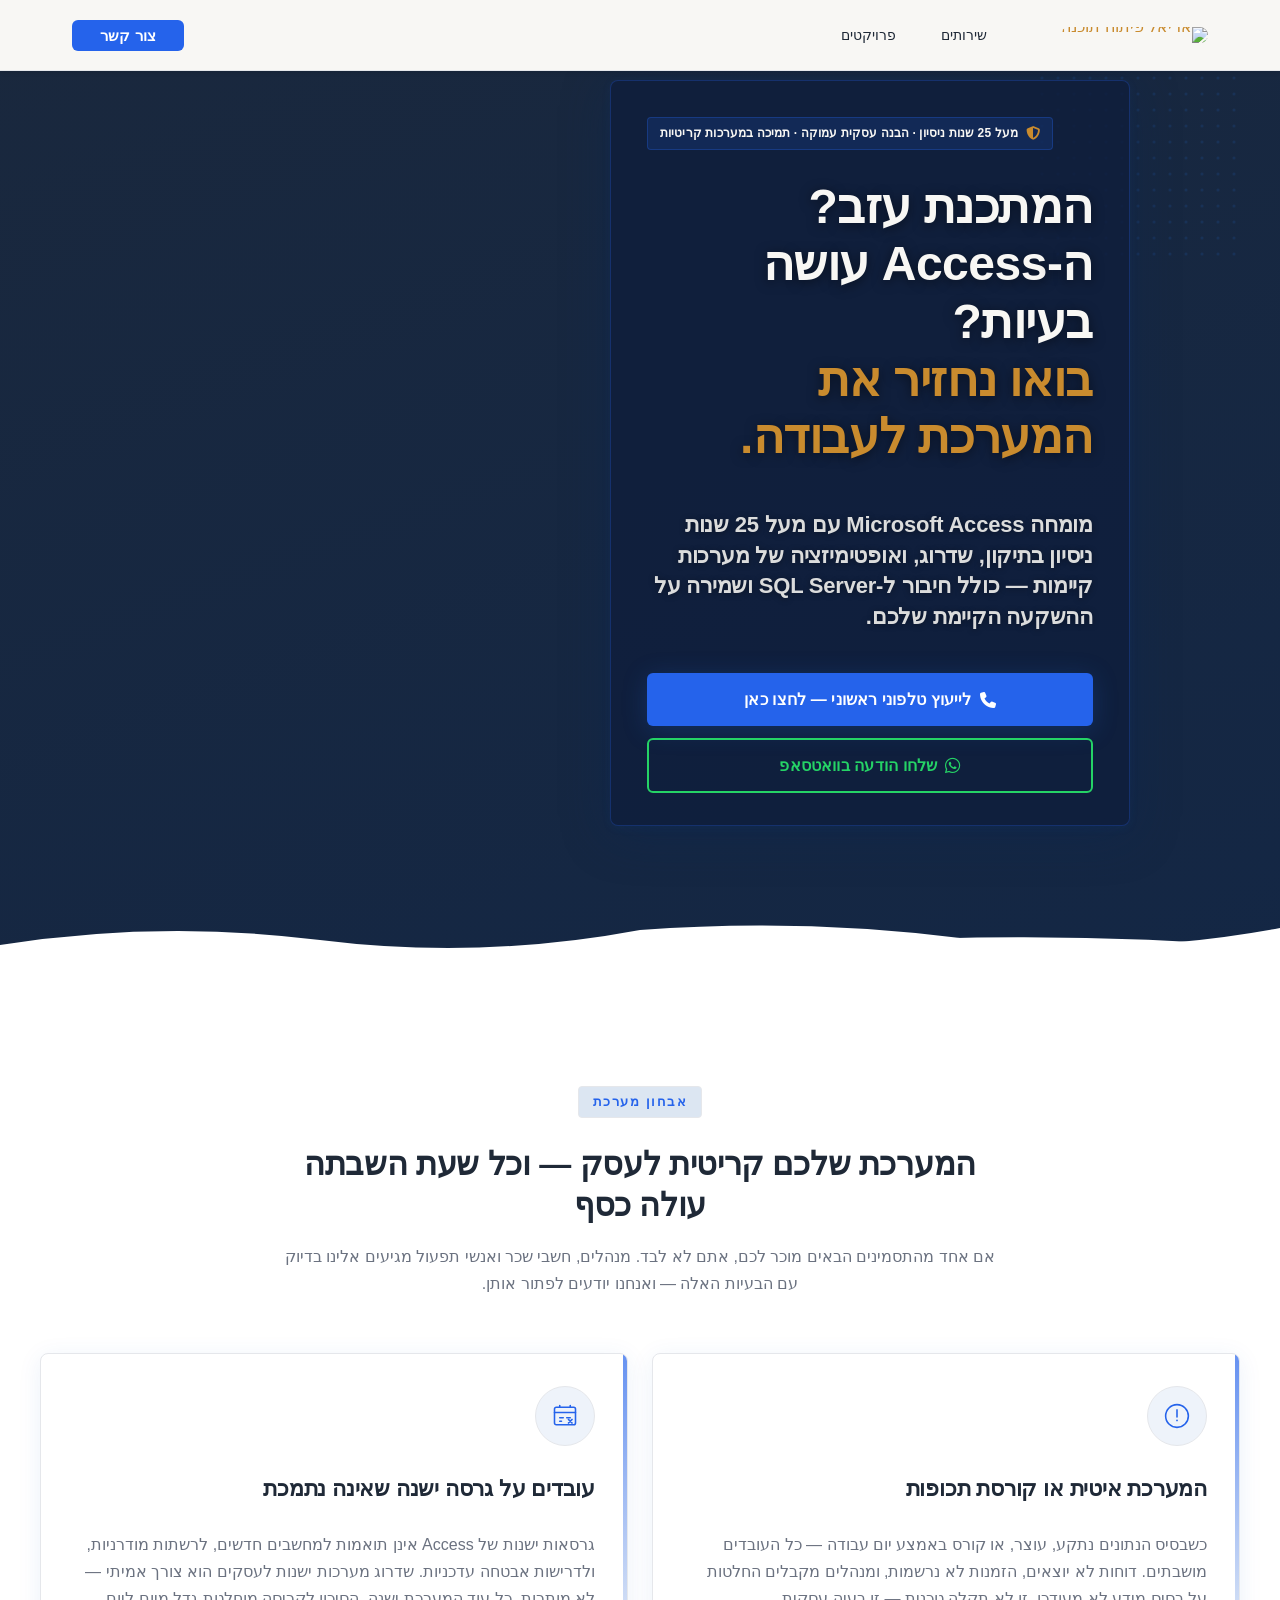
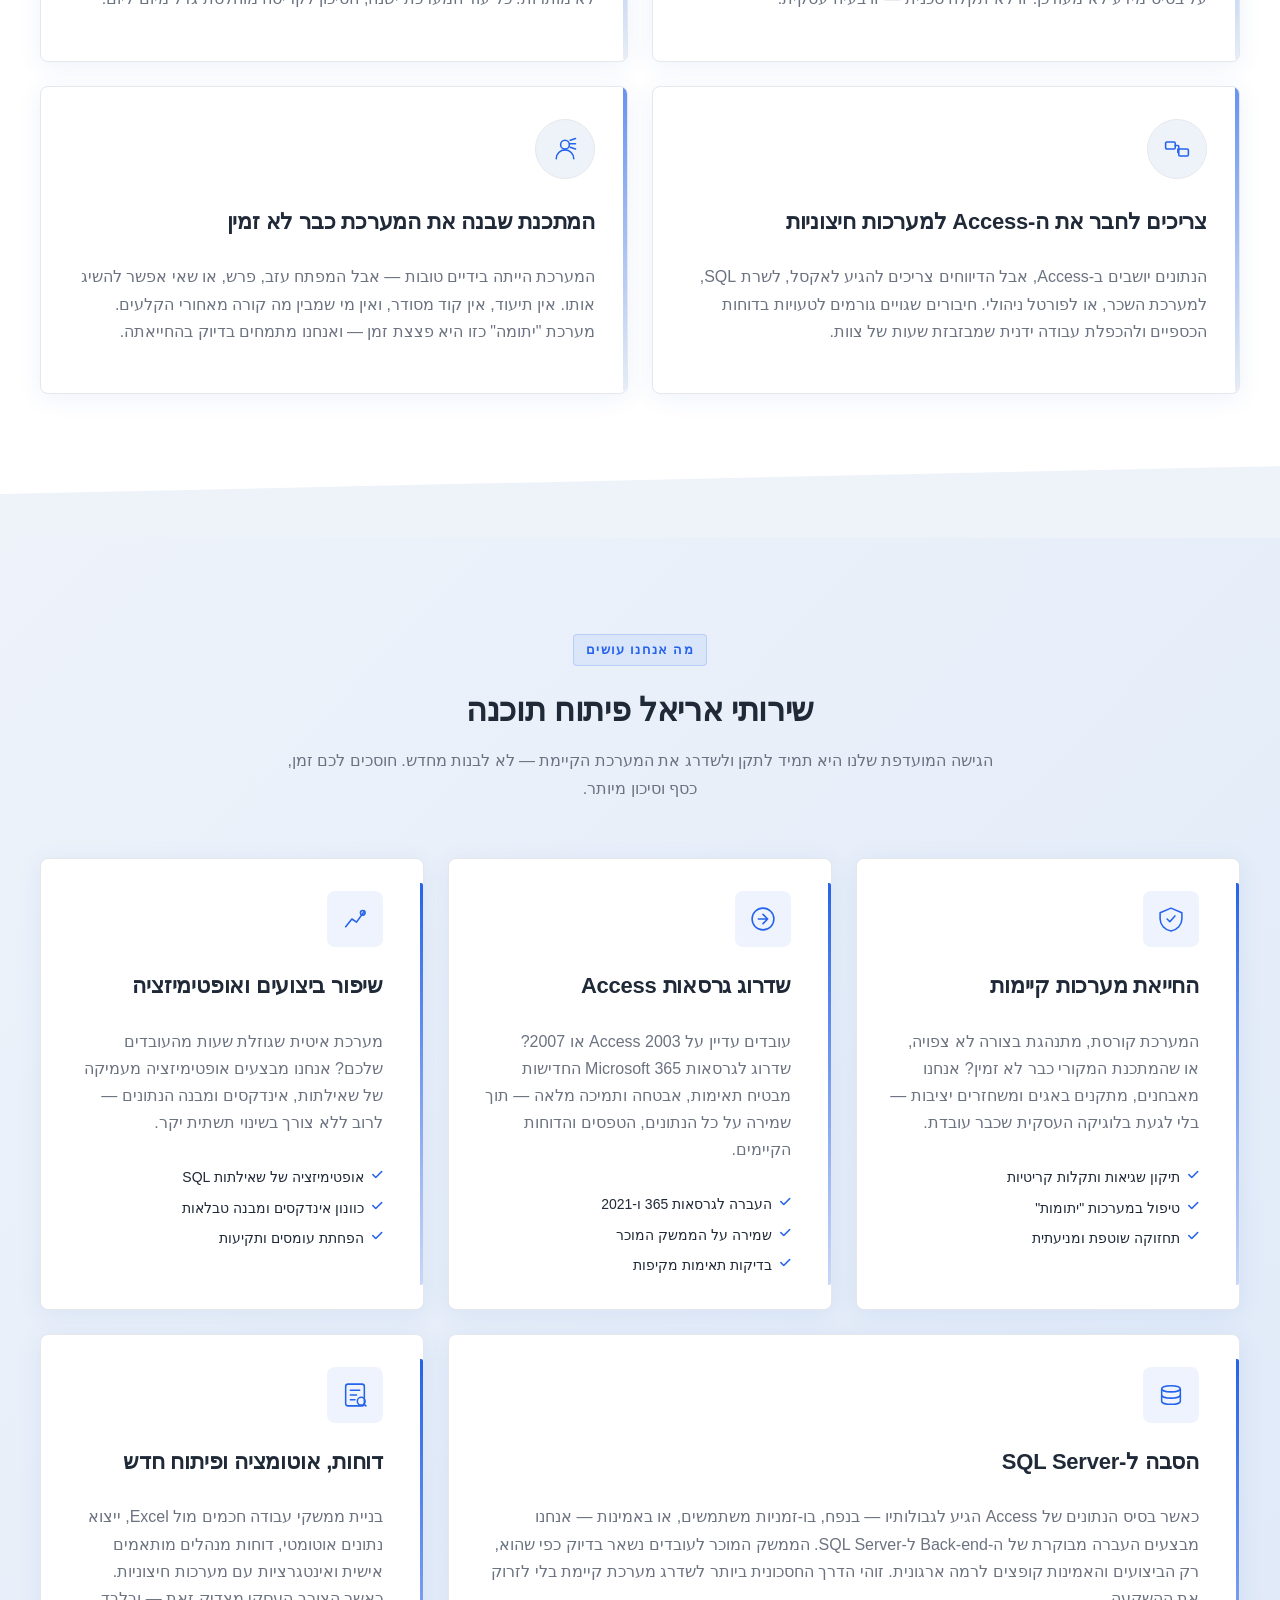
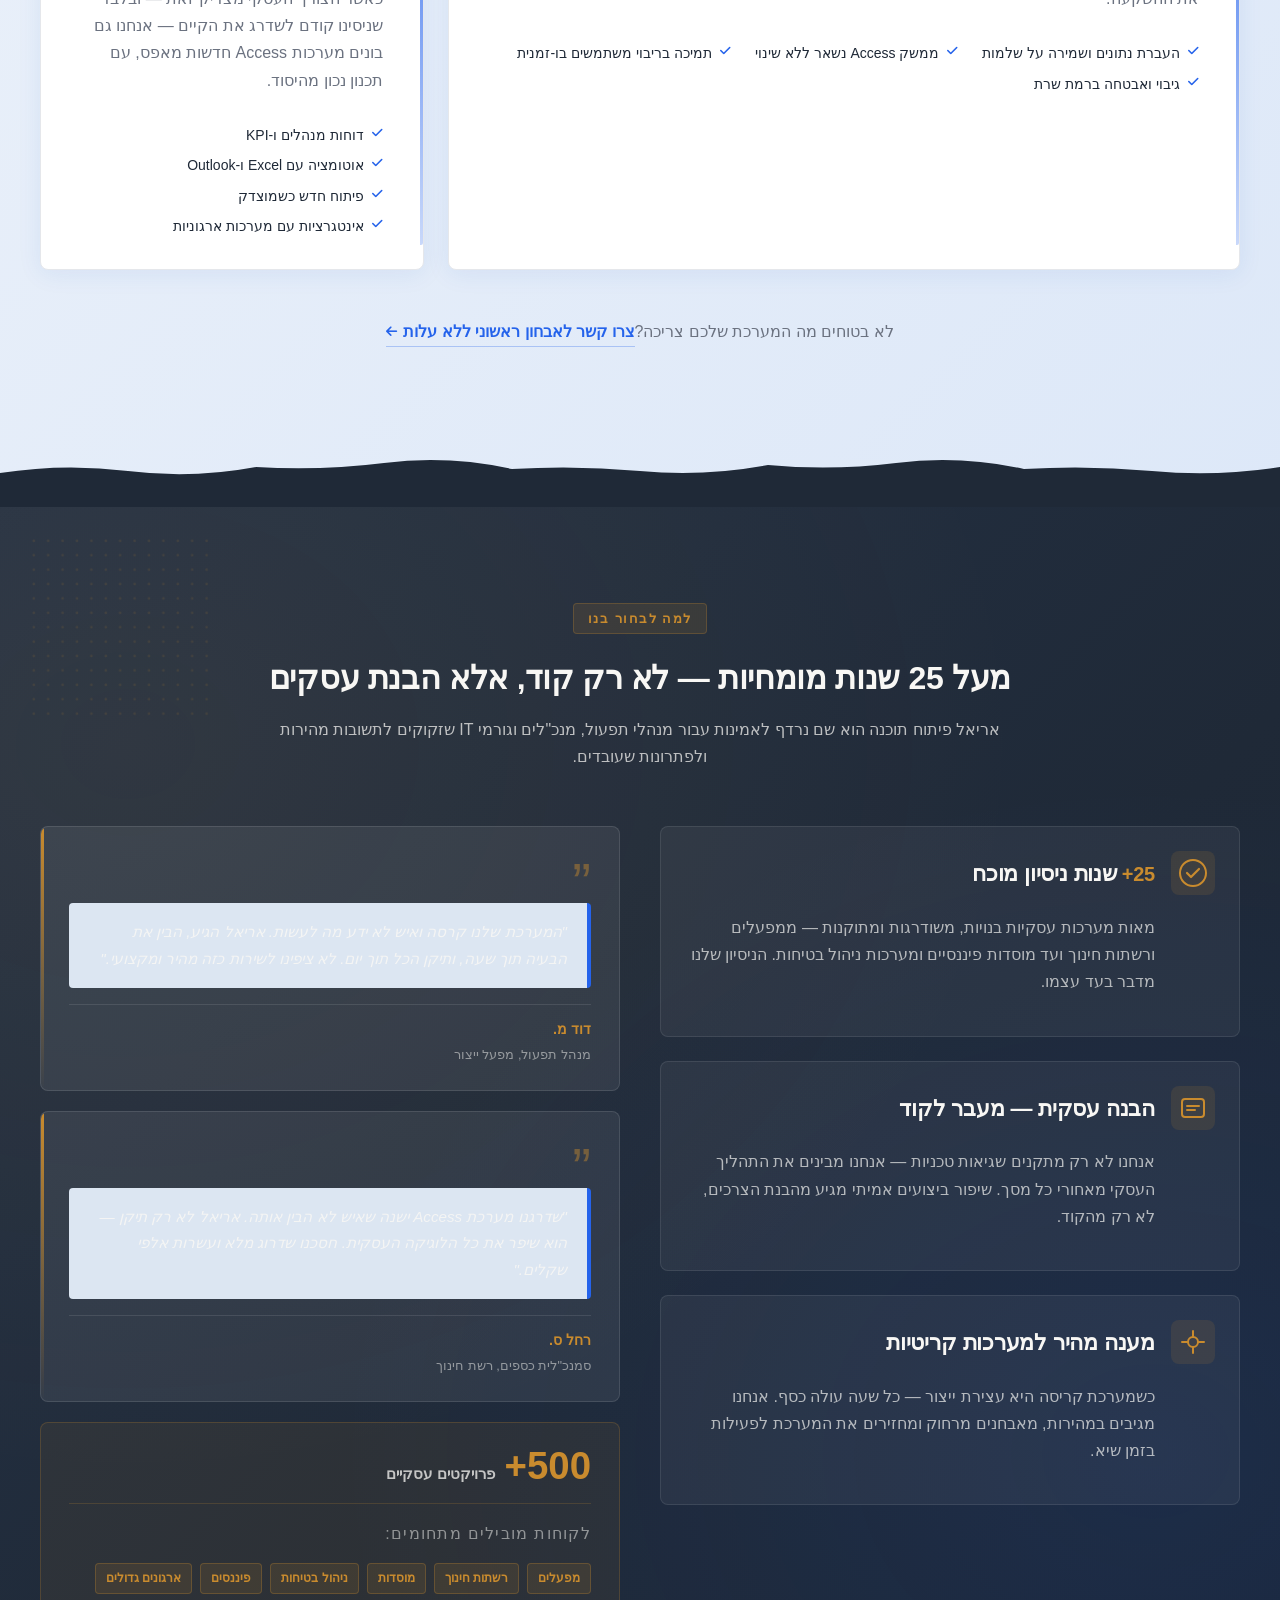
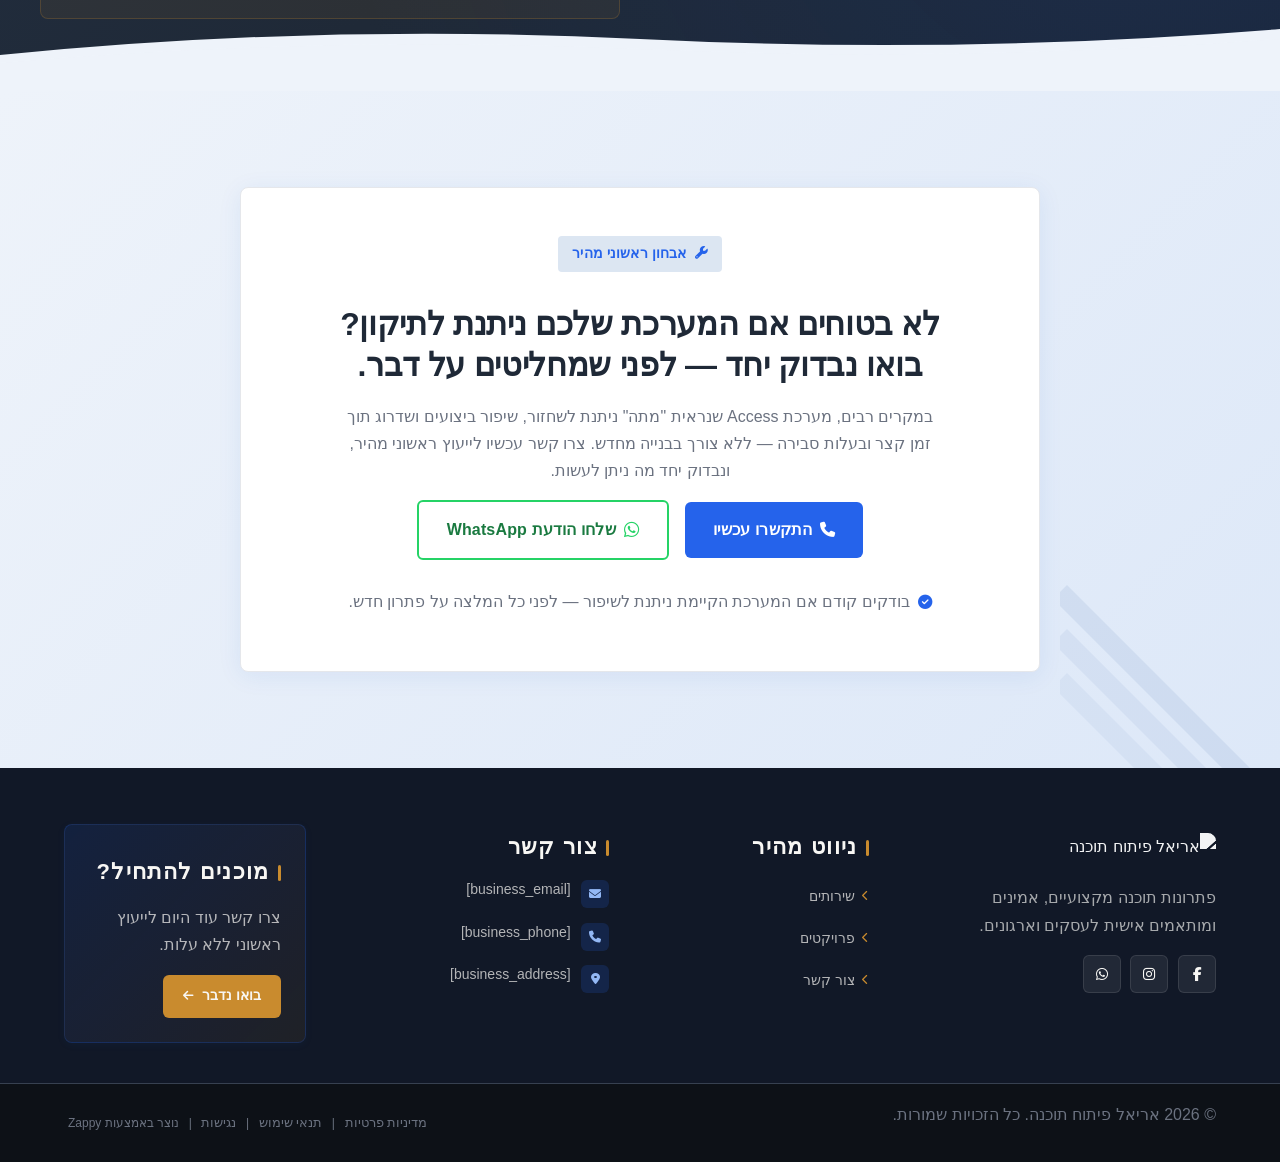
==== commit 8058345e: "Background sync: Progressive GitHub Sync" ====
--- a/public/index.html
+++ b/public/index.html
@@ -1 +1 @@
-<!doctype html><html dir="rtl" lang="he"><head><meta charset="UTF-8"><meta content="width=device-width,initial-scale=1" name="viewport"><meta content="index, follow" name="robots"><title>אריאל פיתוח תוכנה — אריאל פיתוח תוכנה</title><meta content="מעל 25 שנות ניסיון בבניית, תיקון ושדרוג מערכות מסדי נתונים עסקיים. מומחי Microsoft Access שיחזירו את המערכת הקריטית שלך לפעולה מלאה — במהירות ובמחיר שמשתלם." name="description"><meta content="אריאל פיתוח תוכנה, תיקון באגים במערכות תוכנה, שדרוג מערכות ישנות לעסקים, מומחה Microsoft Access, מסדי נתונים עסקיים" name="keywords"><link href="/assets/favicon.ico" rel="icon" type="image/x-icon"><link href="/assets/favicon-16x16.png" rel="icon" type="image/png" sizes="16x16"><link href="/assets/favicon-32x32.png" rel="icon" type="image/png" sizes="32x32"><link href="/assets/favicon-48x48.png" rel="icon" type="image/png" sizes="48x48"><link href="/assets/favicon-192x192.png" rel="icon" type="image/png" sizes="192x192"><link href="/assets/favicon-512x512.png" rel="icon" type="image/png" sizes="512x512"><link href="/assets/apple-touch-icon.png" rel="apple-touch-icon"><script>!function(){"use strict";var t="d20a5116-2fca-4c94-b423-ea7449a1a720",e="https://api.zappy5.com/api/analytics/track",a=18e5,n=2592e6,o=!0,i=!0,r=!0;var s=function(){var e="zappy_visitor_"+t,a=null;try{if(a=localStorage.getItem(e)){var o=JSON.parse(a),i=Date.now();if(i-o.created<n)return o.lastSeen=i,localStorage.setItem(e,JSON.stringify(o)),o.id}}catch(t){console.warn("Zappy Analytics: LocalStorage not available")}var r="zv_"+Date.now()+"_"+Math.random().toString(36).substr(2,9);try{localStorage.setItem(e,JSON.stringify({id:r,created:Date.now(),lastSeen:Date.now()}))}catch(t){}return r}(),c=function(){var e="zappy_session_"+t,n=null;try{if(n=sessionStorage.getItem(e)){var o=JSON.parse(n),i=Date.now();if(i-o.timestamp<a)return o.timestamp=i,sessionStorage.setItem(e,JSON.stringify(o)),o.id}}catch(t){console.warn("Zappy Analytics: SessionStorage not available")}var r="zs_"+Date.now()+"_"+Math.random().toString(36).substr(2,9);try{sessionStorage.setItem(e,JSON.stringify({id:r,timestamp:Date.now()}))}catch(t){}return r}();function l(a,n){n=n||{};var o={website_id:t,event_type:a,page_path:window.location.pathname,referrer:document.referrer||"direct",visitor_id:s,session_id:c,metadata:n};if(navigator.sendBeacon){var i=new Blob([JSON.stringify(o)],{type:"application/json"});navigator.sendBeacon(e,i)}else fetch(e,{method:"POST",headers:{"Content-Type":"application/json"},body:JSON.stringify(o),keepalive:!0}).catch(function(t){console.warn("Zappy Analytics: Failed to track event",t)})}o&&l("pageview",{title:document.title,url:window.location.href}),i&&document.addEventListener("click",function(t){var e=t.target;if("BUTTON"===e.tagName||e.closest("button")){var a="BUTTON"===e.tagName?e:e.closest("button");l("click",{element:"button",text:a.textContent.trim().substring(0,100),id:a.id||null,class:a.className||null})}else if("A"===e.tagName||e.closest("a")){var n="A"===e.tagName?e:e.closest("a");l("navigation",{element:"link",text:n.textContent.trim().substring(0,100),href:n.href,external:n.hostname!==window.location.hostname})}},!0),r&&document.addEventListener("submit",function(t){var e=t.target;l("form_submit",{form_id:e.id||null,form_name:e.name||null,form_action:e.action||null,form_method:e.method||"GET"})},!0);var d=Date.now();window.addEventListener("beforeunload",function(){l("page_unload",{time_on_page:Math.floor((Date.now()-d)/1e3),page_path:window.location.pathname})}),window.zappyAnalytics={track:l,getVisitorId:function(){return s},getSessionId:function(){return c}}}()</script><meta content="אריאל פיתוח תוכנה — אריאל פיתוח תוכנה" property="og:title"><meta content="מעל 25 שנות ניסיון בבניית, תיקון ושדרוג מערכות מסדי נתונים עסקיים. מומחי Microsoft Access שיחזירו את המערכת הקריטית שלך לפעולה מלאה — במהירות ובמחיר שמשתלם." property="og:description"><meta content="summary_large_image" name="twitter:card"><meta content="אריאל פיתוח תוכנה — אריאל פיתוח תוכנה" name="twitter:title"><meta content="מעל 25 שנות ניסיון בבניית, תיקון ושדרוג מערכות מסדי נתונים עסקיים. מומחי Microsoft Access שיחזירו את המערכת הקריטית שלך לפעולה מלאה — במהירות ובמחיר שמשתלם." name="twitter:description"><meta content="website" property="og:type"><meta content="he_IL" property="og:locale"><link href="https://cdnjs.cloudflare.com/ajax/libs/font-awesome/6.4.0/css/all.min.css" rel="stylesheet"><link href="/assets/favicon.ico" rel="icon" type="image/x-icon"><link href="/assets/favicon-16x16.png" rel="icon" type="image/png" sizes="16x16"><link href="/assets/favicon-32x32.png" rel="icon" type="image/png" sizes="32x32"><link href="/assets/favicon-48x48.png" rel="icon" type="image/png" sizes="48x48"><link href="/assets/favicon-192x192.png" rel="icon" type="image/png" sizes="192x192"><link href="/assets/favicon-512x512.png" rel="icon" type="image/png" sizes="512x512"><link href="/assets/apple-touch-icon.png" rel="apple-touch-icon"><link href="https://cdn.jsdelivr.net/npm/vanilla-cookieconsent@3/dist/cookieconsent.css" rel="stylesheet"><script src="https://cdn.jsdelivr.net/npm/vanilla-cookieconsent@3/dist/cookieconsent.umd.js"></script><script src="https://cdn.jsdelivr.net/gh/mickidum/acc_toolbar/acctoolbar/acctoolbar.min.js"></script><link href="/styles.css" rel="stylesheet"><style id="zappy-dropdown-submenu-styles">#navMenu li:has(.sub-menu),.nav-menu li:has(.sub-menu),.navbar li:has(.sub-menu),nav li:has(.sub-menu){position:relative}#navMenu .sub-menu,.nav-menu .sub-menu,.navbar .sub-menu,nav .sub-menu{display:block!important;position:absolute!important;top:100%;left:0;min-width:220px;background:#fff;border-radius:8px;box-shadow:0 8px 25px rgba(0,0,0,.15);padding:8px 0;opacity:0;visibility:hidden;transform:translateY(10px);transition:all .3s ease;z-index:1000;list-style:none;pointer-events:none}#navMenu li:hover>.sub-menu,.nav-menu li:hover>.sub-menu,.navbar li:hover>.sub-menu,nav li:hover>.sub-menu{opacity:1!important;visibility:visible!important;transform:translateY(0)!important;pointer-events:auto!important}.sub-menu li{list-style:none;margin:0;padding:0}.sub-menu a{display:block!important;padding:10px 16px!important;color:var(--text-dark,#333)!important;font-weight:500;text-decoration:none;white-space:nowrap;transition:background-color .2s}.sub-menu .zappy-nav-child>a{padding-left:28px!important;font-size:.9em!important;opacity:.85!important}[dir=rtl] .sub-menu .zappy-nav-child>a,html[lang=ar] .sub-menu .zappy-nav-child>a,html[lang=he] .sub-menu .zappy-nav-child>a{padding-left:10px!important;padding-right:28px!important}.sub-menu .zappy-nav-parent>a{font-weight:600!important}.sub-menu a:hover{background-color:#f5f5f5}[dir=rtl] .nav-menu .sub-menu,[dir=rtl] .navbar .sub-menu,[dir=rtl] nav .sub-menu,html[lang=ar] .nav-menu .sub-menu,html[lang=ar] .navbar .sub-menu,html[lang=ar] nav .sub-menu,html[lang=he] .nav-menu .sub-menu,html[lang=he] .navbar .sub-menu,html[lang=he] nav .sub-menu{left:auto!important;right:0!important}.sub-menu:empty,.sub-menu:not(:has(li)):not(:has(> a)),.sub-menu:not(:has(li:not(.zappy-hidden-menu-item))):not(:has(> a)){display:none!important;opacity:0!important;visibility:hidden!important;pointer-events:none!important}li:has(.menu-group-title):hover>.sub-menu{opacity:1!important;visibility:visible!important;transform:translateY(0)!important;pointer-events:auto!important}#navMenu>li>.menu-group-title,.nav-menu>li>.menu-group-title{display:inline-block;padding:.5rem 1rem;cursor:default;user-select:none}@media (max-width:768px){#navMenu .sub-menu,.nav-menu .sub-menu,.navbar .sub-menu,nav .sub-menu{position:static!important;transform:none!important;box-shadow:none!important;background:0 0!important;max-height:0;overflow:hidden;opacity:0;visibility:hidden;transition:max-height .3s ease,opacity .3s ease;padding:0!important;border-radius:0!important}#navMenu .sub-menu.mobile-expanded,.nav-menu .sub-menu.mobile-expanded,.navbar .sub-menu.mobile-expanded{max-height:none!important;overflow-y:visible!important;opacity:1!important;visibility:visible!important;padding:8px 0 8px 16px!important}[dir=rtl] .sub-menu.mobile-expanded,html[lang=he] .sub-menu.mobile-expanded{padding:8px 16px 8px 0!important}#navMenu li:hover>.sub-menu,.nav-menu li:hover>.sub-menu,.navbar li:hover>.sub-menu,nav li:hover>.sub-menu{opacity:0;visibility:hidden;pointer-events:none}#navMenu li>.sub-menu.mobile-expanded,.nav-menu li>.sub-menu.mobile-expanded,.navbar li>.sub-menu.mobile-expanded,nav li>.sub-menu.mobile-expanded{opacity:1!important;visibility:visible!important;pointer-events:auto!important}#navMenu li:has(.sub-menu),.nav-menu li:has(.sub-menu),.navbar li:has(.sub-menu),nav li:has(.sub-menu){display:flex!important;flex-wrap:wrap!important;align-items:center!important;position:relative!important;min-height:44px!important}#navMenu li:has(.sub-menu)>a,.nav-menu li:has(.sub-menu)>a,.navbar li:has(.sub-menu)>a,nav li:has(.sub-menu)>a{flex:1!important;min-width:0!important}#navMenu li:has(.sub-menu)>.menu-group-title,.nav-menu li:has(.sub-menu)>.menu-group-title,.navbar li:has(.sub-menu)>.menu-group-title,nav li:has(.sub-menu)>.menu-group-title{flex:1!important;min-width:0!important;padding:0!important;line-height:inherit!important}#navMenu li:has(.sub-menu)>.sub-menu,.nav-menu li:has(.sub-menu)>.sub-menu,.navbar li:has(.sub-menu)>.sub-menu,nav li:has(.sub-menu)>.sub-menu{flex-basis:100%!important;width:100%!important}#navMenu li:has(.sub-menu)>a [class*=arrow],#navMenu li:has(.sub-menu)>a [class*=chevron],.nav-menu li:has(.sub-menu)>a .fa-angle-down,.nav-menu li:has(.sub-menu)>a .fa-chevron-down,.nav-menu li:has(.sub-menu)>a [class*=arrow],.nav-menu li:has(.sub-menu)>a [class*=chevron],nav li:has(.sub-menu)>a [class*=arrow],nav li:has(.sub-menu)>a [class*=chevron]{display:none!important;visibility:hidden!important}.mobile-submenu-toggle{display:flex!important;align-items:center!important;justify-content:center!important;width:44px!important;height:auto!important;background:0 0!important;border:none!important;cursor:pointer!important;color:var(--text-dark)!important;position:static!important;flex-shrink:0!important;align-self:stretch!important;z-index:2!important;padding:0!important;margin:0!important}.mobile-submenu-toggle::after{content:''!important;width:0!important;height:0!important;border-left:6px solid transparent!important;border-right:6px solid transparent!important;border-top:7px solid currentColor!important;transition:transform .3s ease!important}.mobile-submenu-toggle.expanded::after{transform:rotate(180deg)!important}.sub-menu a{padding:10px 0!important;display:block!important;color:var(--text-dark)!important;white-space:normal!important}.sub-menu .zappy-nav-child>a{padding-left:28px!important;font-size:.9em!important;opacity:.85!important}[dir=rtl] .sub-menu .zappy-nav-child>a,html[lang=ar] .sub-menu .zappy-nav-child>a,html[lang=he] .sub-menu .zappy-nav-child>a{padding-left:0!important;padding-right:28px!important}.sub-menu .zappy-nav-parent>a{font-weight:600!important}#navMenu.active,.nav-menu.active{max-width:100vw!important;overflow-x:hidden!important;box-sizing:border-box!important}.navbar .sub-menu li a,.zappy-products-dropdown .sub-menu a,nav.navbar .sub-menu li a{color:var(--text-dark)!important}}@media (min-width:769px){.mobile-submenu-toggle{display:none!important}}</style><style id="zappy-widget-visibility">#mic-access-tool-box,#mic-access-tool-general-button,#mic-init-access-tool #mic-access-tool-box,#mic-init-access-tool #mic-access-tool-general-button,#mic-init-access-tool .mic-access-tool-general-button,._access-icon,._access-menu,.mic-access-tool-box,.mic-access-tool-general-button,div[id*=mic-access-tool-box]{display:none!important;visibility:hidden!important;opacity:0!important;pointer-events:none!important}</style></head><body><nav class="navbar" dir="rtl"><button aria-label="Menu" class="mobile-toggle" id="mobileToggle"><svg viewBox="0 0 24 24" height="24" width="24" fill="none" class="hamburger-icon"><path d="M3 12h18M3 6h18M3 18h18" stroke-width="2" stroke="currentColor" stroke-linecap="round"></path></svg><svg viewBox="0 0 24 24" height="24" width="24" fill="none" class="close-icon" style="display:none"><path d="M18 6L6 18M6 6l12 12" stroke-width="2" stroke="currentColor" stroke-linecap="round"></path></svg></button><button aria-label="Call" class="phone-header-btn" data-phone="[business_phone]"><svg viewBox="0 0 24 24" height="20" width="20" fill="currentColor"><path d="M22 16.92v3a2 2 0 0 1-2.18 2 19.79 19.79 0 0 1-8.63-3.07 19.5 19.5 0 0 1-6-6 19.79 19.79 0 0 1-3.07-8.67A2 2 0 0 1 4.11 2h3a2 2 0 0 1 2 1.72 12.84 12.84 0 0 0 .7 2.81 2 2 0 0 1-.45 2.11L8.09 9.91a16 16 0 0 0 6 6l1.27-1.27a2 2 0 0 1 2.11-.45 12.84 12.84 0 0 0 2.81.7A2 2 0 0 1 22 16.92z"></path></svg></button><div class="nav-container"><div class="nav-right-group"><div class="nav-brand"><a href="/" class="logo-link"><img alt="אריאל פיתוח תוכנה" src="/assets/logo.webp" class="logo"></a></div><ul class="nav-menu" id="navMenu"><li><a href="/services">שירותים</a></li><li><a href="/projects">פרויקטים</a></li></ul></div><div class="nav-cta-container"><a href="/contact" class="nav-cta-btn">צור קשר</a></div></div></nav><script>window.addEventListener("load",function(){const e=document.querySelector(".navbar, nav, header");if(!e)return void console.log("[Navbar] Navbar element not found");let t=document.getElementById("mobileToggle")||document.querySelector(".mobile-toggle")||document.querySelector(".hamburger")||document.querySelector(".hamburger-menu")||document.querySelector(".menu-toggle")||document.querySelector(".burger-menu")||document.querySelector('[aria-label="Menu"]')||document.querySelector('[aria-label="תפריט"]');const o=document.querySelector(".phone-header-btn"),n=window.getComputedStyle(e);let r=n.backgroundColor;if(console.log("[Navbar] Initial navbar background:",r),"transparent"===r||"rgba(0, 0, 0, 0)"===r||r.startsWith("rgba")&&r.includes(", 0)")){const e=n.backgroundImage;if(e&&"none"!==e)console.log("[Navbar] Navbar has background image/gradient, using dark text"),r="rgb(240, 240, 240)";else{const e=window.getComputedStyle(document.body).backgroundColor;console.log("[Navbar] Navbar transparent, using body background:",e),r=e}}const i=r.match(/\d+/g);if(i&&i.length>=3){const e=(.299*parseInt(i[0])+.587*parseInt(i[1])+.114*parseInt(i[2]))/255;console.log("[Navbar] Mobile button colors preserved from Claude CSS (luminance:",e.toFixed(2)+")");const n=document.createElement("style");n.id="zappy-mobile-nav-fix";document.documentElement.lang;document.documentElement.dir,n.textContent='\n        /* Hide mobile buttons on desktop, show only on mobile */\n        @media (min-width: 769px) {\n          .mobile-toggle,\n          .phone-header-btn {\n            display: none !important;\n          }\n        }\n        \n        /* Show and position mobile buttons correctly on mobile */\n        @media (max-width: 768px) {\n          .mobile-toggle,\n          .phone-header-btn {\n            position: absolute !important;\n            top: 50% !important;\n            transform: translateY(-50%) !important;\n            z-index: 1001 !important;\n            display: flex !important;\n            align-items: center !important;\n            justify-content: center !important;\n            width: 36px !important;\n            height: 36px !important;\n            border-radius: 50% !important;\n            border: none !important;\n            cursor: pointer !important;\n            padding: 6px !important;\n            background: none !important;\n            color: var(--nav-text, var(--text-dark)) !important;\n          }\n          \n          /* LTR positioning (default): hamburger LEFT, phone RIGHT */\n          html:not([dir="rtl"]):not([lang="he"]):not([lang="ar"]) .mobile-toggle,\n          html[dir="ltr"] .mobile-toggle {\n            left: 12px !important;\n            right: auto !important;\n          }\n          html:not([dir="rtl"]):not([lang="he"]):not([lang="ar"]) .phone-header-btn,\n          html[dir="ltr"] .phone-header-btn {\n            right: 12px !important;\n            left: auto !important;\n          }\n          \n          /* RTL positioning: hamburger RIGHT, phone LEFT */\n          html[dir="rtl"] .mobile-toggle,\n          html[lang="he"] .mobile-toggle,\n          html[lang="ar"] .mobile-toggle {\n            right: 12px !important;\n            left: auto !important;\n          }\n          html[dir="rtl"] .phone-header-btn,\n          html[lang="he"] .phone-header-btn,\n          html[lang="ar"] .phone-header-btn {\n            left: 12px !important;\n            right: auto !important;\n          }\n          \n          /* CRITICAL: Ensure nav-container has min-height on mobile */\n          /* All children are positioned absolutely/fixed on mobile, so height:auto collapses to 0 */\n          .nav-container {\n            min-height: 70px !important;\n            position: relative !important;\n          }\n          \n          /* Ensure SVG icons are properly sized and inherit color */\n          .mobile-toggle svg,\n          .phone-header-btn svg {\n            width: 24px !important;\n            height: 24px !important;\n            /* Don\'t force display - let JavaScript control hamburger/close toggle */\n          }\n          \n          /* Reset nav-cta-container on mobile - remove desktop box-shadow/padding */\n          /* that creates a visible ghost box when CTA button is hidden */\n          .nav-cta-container {\n            box-shadow: none !important;\n            padding: 0 !important;\n          }\n          \n          /* Hide nav-cta-container entirely on mobile when there\'s no lang-switcher */\n          /* (only the CTA button is inside, and it\'s hidden on mobile) */\n          .nav-cta-container:not(:has(.lang-switcher)) {\n            display: none !important;\n          }\n          \n          /* CRITICAL: Prevent hero image fade gradient from bleeding over headline text */\n          /* The .image-fade-gradient has bottom: -30px (extends below parent) */\n          /* On mobile stacked layout, this overlaps the h1 text below the image */\n          .hero-image-column {\n            overflow: hidden !important;\n          }\n          .image-fade-gradient {\n            bottom: 0 !important;\n          }\n          \n          /* Hide desktop language switcher on mobile - hamburger menu handles it */\n          /* High specificity to override stored CSS */\n          .lang-switcher,\n          .nav-cta-container .lang-switcher,\n          .nav-container .lang-switcher,\n          .navbar .lang-switcher,\n          .navbar .nav-cta-container .lang-switcher {\n            display: none !important;\n          }\n        }\n      ';const r=document.getElementById("zappy-mobile-nav-fix");r&&r.remove(),document.head.appendChild(n),console.log("[Navbar] Critical CSS injected for mobile nav positioning");const l=window.innerWidth<=768;if(t){const e=t.querySelector(".hamburger-icon"),o=t.querySelector(".close-icon");e&&(e.style.setProperty("width","24px","important"),e.style.setProperty("height","24px","important"),e.style.setProperty("display","block","important")),o&&(o.style.setProperty("width","24px","important"),o.style.setProperty("height","24px","important"),o.style.setProperty("display","none","important")),l?(t.style.setProperty("position","absolute","important"),t.style.setProperty("top","50%","important"),t.style.setProperty("transform","translateY(-50%)","important"),t.style.setProperty("z-index","1001","important"),t.style.removeProperty("left"),t.style.removeProperty("right"),console.log("[Navbar] Mobile toggle positioning applied (mobile viewport)")):(t.style.removeProperty("position"),t.style.removeProperty("top"),t.style.removeProperty("transform"),t.style.removeProperty("z-index"),t.style.removeProperty("left"),t.style.removeProperty("right"),console.log("[Navbar] Desktop viewport - cleared mobile toggle inline positioning"))}if(o){const e=o.querySelector("svg");e&&(e.style.width="24px",e.style.height="24px",e.setAttribute("width","24"),e.setAttribute("height","24")),l?(o.style.setProperty("position","absolute","important"),o.style.setProperty("top","50%","important"),o.style.setProperty("transform","translateY(-50%)","important"),o.style.setProperty("z-index","1001","important"),o.style.removeProperty("left"),o.style.removeProperty("right"),console.log("[Navbar] Phone button positioning applied (mobile viewport)")):(o.style.removeProperty("position"),o.style.removeProperty("top"),o.style.removeProperty("transform"),o.style.removeProperty("z-index"),o.style.removeProperty("left"),o.style.removeProperty("right"),console.log("[Navbar] Desktop viewport - cleared phone button inline positioning"))}}else console.log("[Navbar] Could not parse background color:",r);t=document.getElementById("mobileToggle")||document.querySelector(".mobile-toggle")||document.querySelector(".hamburger")||document.querySelector(".hamburger-menu")||document.querySelector(".menu-toggle")||document.querySelector(".burger-menu")||document.querySelector('[aria-label="Menu"]')||document.querySelector('[aria-label="תפריט"]');const l=document.getElementById("navMenu")||document.querySelector(".nav-menu")||document.querySelector(".nav-links")||document.querySelector("nav ul:not(.submenu)");if(!t||!l)return void console.log("[Navbar] Mobile toggle or menu not found:",{toggle:!!t,menu:!!l});l.id||(l.id="navMenu"),console.log("[Navbar] Initializing mobile menu...");const a=t.cloneNode(!0);t.parentNode.replaceChild(a,t),a.addEventListener("click",function(e){e.preventDefault(),e.stopPropagation();const t=this.querySelector(".hamburger-icon"),o=this.querySelector(".close-icon");l.classList.contains("active")?(l.classList.remove("active"),t&&t.style.setProperty("display","block","important"),o&&o.style.setProperty("display","none","important"),document.body.style.overflow="",console.log("[Navbar] Menu closed")):(l.classList.add("active"),t&&t.style.setProperty("display","none","important"),o&&o.style.setProperty("display","block","important"),document.body.style.overflow="hidden",console.log("[Navbar] Menu opened"))}),l.querySelectorAll("a").forEach(function(e){e.addEventListener("click",function(){if("#"===this.getAttribute("href"))return;const e=a.querySelector(".hamburger-icon"),t=a.querySelector(".close-icon");l.classList.remove("active"),e&&e.style.setProperty("display","block","important"),t&&t.style.setProperty("display","none","important"),document.body.style.overflow="",console.log("[Navbar] Menu closed (link clicked)")})});var s=l.querySelectorAll(".dropdown-toggle");s.forEach(function(e){e.addEventListener("click",function(e){e.preventDefault(),e.stopPropagation();var t=this.closest(".nav-dropdown");t&&(t.parentNode.querySelectorAll(".nav-dropdown.open").forEach(function(e){e!==t&&e.classList.remove("open")}),t.classList.toggle("open"),console.log("[Navbar] Dropdown toggled:",t.classList.contains("open")?"open":"closed"))})}),document.addEventListener("click",function(e){e.target.closest(".nav-dropdown")||document.querySelectorAll(".nav-dropdown.open").forEach(function(e){e.classList.remove("open")})}),console.log("[Navbar] Dropdown handlers initialized for "+s.length+" dropdowns"),o&&o.addEventListener("click",function(){const e=document.querySelectorAll('a[href^="tel:"]'),t=e.length>0?e[0].getAttribute("href").replace("tel:",""):"[business_phone]";window.location.href="tel:"+t,console.log("[Navbar] Phone button clicked")}),console.log("[Navbar] Mobile menu initialized successfully");const p=function(){const e=document.querySelector(".whatsapp-float");e&&(window.innerWidth>=769?(e.style.setProperty("display","none","important"),e.style.setProperty("visibility","hidden","important"),e.style.setProperty("opacity","0","important"),e.style.setProperty("pointer-events","none","important"),console.log("[WhatsApp] Button hidden on desktop")):(e.style.removeProperty("display"),e.style.removeProperty("visibility"),e.style.removeProperty("opacity"),e.style.removeProperty("pointer-events"),console.log("[WhatsApp] Button visible on mobile")))};let c;p(),window.addEventListener("resize",function(){clearTimeout(c),c=setTimeout(p,100)})})</script><main><section class="index-hero-section" data-layout-spec="בית-hero" dir="rtl" data-hero-type="fullscreen-scrim" data-zappy-content-align="center-right"><div class="index-hero-bg"><img alt="סביבת עבודה עסקית עם תחנת מחשב ומסד נתונים" src="/assets/site-index-hero-image-1-1777625981647-orxo6f.webp?v=1777625981647" data-context="A realistic, muted-tone business operations environment: a professional office or factory administration room with a computer workstation showing a database management interface on screen. The scene includes an organized desk with documents, a monitor displaying data tables or forms, and a calm institutional atmosphere. The color palette is muted blue-gray and neutral, suitable for a dark overlay. No people, no close-up tech clichés, wide angle, depth of field, photorealistic." data-hero-bg="true" data-placeholder="index-hero-image-1" height="700" width="1200"></div><div class="index-hero-scrim" aria-hidden="true"></div><svg viewBox="0 0 200 200" xmlns="http://www.w3.org/2000/svg" aria-hidden="true" data-no-icon-edit="true" class="index-hero-dots"><defs><pattern height="16" id="heroDotsPattern" patternUnits="userSpaceOnUse" width="16" x="0" y="0"><circle cx="2" cy="2" r="1.5" fill="#1E5FBE" opacity="0.18"></circle></pattern></defs><rect height="200" width="200" fill="url(#heroDotsPattern)"></rect></svg><div class="index-hero-container" data-zappy-align-target="true"><article class="index-hero-card"><div class="index-hero-trust-badge"><i class="fa fa-shield-alt" aria-hidden="true"></i><span>מעל 25 שנות ניסיון · הבנה עסקית עמוקה · תמיכה במערכות קריטיות</span></div><h1 class="index-hero-h1">המתכנת עזב?<br>ה-Access עושה בעיות?<br><span class="index-hero-accent">בואו נחזיר את המערכת לעבודה.</span></h1><h3 class="index-hero-subtitle">מומחה Microsoft Access עם מעל 25 שנות ניסיון בתיקון, שדרוג, ואופטימיזציה של מערכות קיימות — כולל חיבור ל-SQL Server ושמירה על ההשקעה הקיימת שלכם.</h3><div class="index-hero-ctas"><a href="tel:[business_phone]" class="index-hero-btn-primary"><i class="fa-phone fa" aria-hidden="true"></i>לייעוץ טלפוני ראשוני — לחצו כאן</a><a href="https://wa.me/[whatsapp_handle]" class="index-hero-btn-whatsapp" target="_blank" rel="noopener noreferrer"><i class="fab fa-whatsapp" aria-hidden="true"></i>שלחו הודעה בוואטסאפ</a></div></article></div><div class="index-hero-divider-wrapper"><svg viewBox="0 0 1200 90" xmlns="http://www.w3.org/2000/svg" aria-hidden="true" data-no-icon-edit="true" preserveAspectRatio="none"><path d="M0,90 L0,45 Q150,20 300,40 T600,30 Q750,18 900,38 T1200,28 L1200,90 Z" fill="#FFFFFF"></path><path d="M0,90 L0,55 Q200,35 400,52 T800,42 Q1000,30 1200,48 L1200,90 Z" fill="#FFFFFF"></path></svg></div></section><section class="index-pain-points-section" data-layout-spec="בית-pain-points" dir="rtl"><div class="pain-points-container"><div class="pain-points-intro"><span class="pain-points-eyebrow">אבחון מערכת</span><h2 class="pain-points-heading">המערכת שלכם קריטית לעסק — וכל שעת השבתה עולה כסף</h2><p class="pain-points-subtext">אם אחד מהתסמינים הבאים מוכר לכם, אתם לא לבד. מנהלים, חשבי שכר ואנשי תפעול מגיעים אלינו בדיוק עם הבעיות האלה — ואנחנו יודעים לפתור אותן.</p></div><div class="pain-points-grid"><article class="pain-card"><div class="pain-card-icon-wrap" aria-hidden="true"><svg viewBox="0 0 32 32" xmlns="http://www.w3.org/2000/svg" height="32" width="32" data-element-type="icon" data-icon-type="svg" fill="none" stroke="currentColor" stroke-linecap="round" stroke-linejoin="round" stroke-width="1.8"><circle cx="16" cy="16" r="13"></circle><line x1="16" x2="16" y1="9" y2="17"></line><circle cx="16" cy="21" r="1" stroke="none" fill="currentColor"></circle></svg></div><div class="pain-card-body"><h3 class="pain-card-title">המערכת איטית או קורסת תכופות</h3><p class="pain-card-text">כשבסיס הנתונים נתקע, עוצר, או קורס באמצע יום עבודה — כל העובדים מושבתים. דוחות לא יוצאים, הזמנות לא נרשמות, ומנהלים מקבלים החלטות על בסיס מידע לא מעודכן. זו לא תקלה טכנית — זו בעיה עסקית.</p></div></article><article class="pain-card"><div class="pain-card-icon-wrap" aria-hidden="true"><svg viewBox="0 0 32 32" xmlns="http://www.w3.org/2000/svg" height="32" width="32" data-element-type="icon" data-icon-type="svg" fill="none" stroke="currentColor" stroke-linecap="round" stroke-linejoin="round" stroke-width="1.8"><rect height="20" width="24" rx="2" x="4" y="6"></rect><path d="M10 6V4M22 6V4"></path><line x1="4" x2="28" y1="12" y2="12"></line><path d="M10 18h4M18 18h4M10 22h2"></path><path d="M20 20l4 4M24 20l-4 4" stroke-width="2"></path></svg></div><div class="pain-card-body"><h3 class="pain-card-title">עובדים על גרסה ישנה שאינה נתמכת</h3><p class="pain-card-text">גרסאות ישנות של Access אינן תואמות למחשבים חדשים, לרשתות מודרניות, ולדרישות אבטחה עדכניות. שדרוג מערכות ישנות לעסקים הוא צורך אמיתי — לא מותרות. כל עוד המערכת ישנה, הסיכון לקריסה מוחלטת גדל מיום ליום.</p></div></article><article class="pain-card"><div class="pain-card-icon-wrap" aria-hidden="true"><svg viewBox="0 0 32 32" xmlns="http://www.w3.org/2000/svg" height="32" width="32" data-element-type="icon" data-icon-type="svg" fill="none" stroke="currentColor" stroke-linecap="round" stroke-linejoin="round" stroke-width="1.8"><rect height="8" width="11" rx="1.5" x="3" y="8"></rect><rect height="8" width="11" rx="1.5" x="18" y="16"></rect><path d="M14 12h3a1 1 0 011 1v3"></path><line x1="17" x2="17" y1="16" y2="20"></line></svg></div><div class="pain-card-body"><h3 class="pain-card-title">צריכים לחבר את ה-Access למערכות חיצוניות</h3><p class="pain-card-text">הנתונים יושבים ב-Access, אבל הדיווחים צריכים להגיע לאקסל, לשרת SQL, למערכת השכר, או לפורטל ניהולי. חיבורים שגויים גורמים לטעויות בדוחות הכספיים ולהכפלת עבודה ידנית שמבזבזת שעות של צוות.</p></div></article><article class="pain-card"><div class="pain-card-icon-wrap" aria-hidden="true"><svg viewBox="0 0 32 32" xmlns="http://www.w3.org/2000/svg" height="32" width="32" data-element-type="icon" data-icon-type="svg" fill="none" stroke="currentColor" stroke-linecap="round" stroke-linejoin="round" stroke-width="1.8"><circle cx="16" cy="11" r="5"></circle><path d="M6 27c0-5.523 4.477-10 10-10s10 4.477 10 10"></path><line x1="22" x2="28" y1="6" y2="4"></line><line x1="22" x2="28" y1="10" y2="10"></line><line x1="22" x2="28" y1="14" y2="16"></line></svg></div><div class="pain-card-body"><h3 class="pain-card-title">המתכנת שבנה את המערכת כבר לא זמין</h3><p class="pain-card-text">המערכת הייתה בידיים טובות — אבל המפתח עזב, פרש, או שאי אפשר להשיג אותו. אין תיעוד, אין קוד מסודר, ואין מי שמבין מה קורה מאחורי הקלעים. מערכת "יתומה" כזו היא פצצת זמן — ואנחנו מתמחים בדיוק בהחייאתה.</p></div></article></div></div><div class="pain-points-divider-wrapper" aria-hidden="true"><svg viewBox="0 0 1440 72" xmlns="http://www.w3.org/2000/svg" aria-hidden="true" data-no-icon-edit="true" preserveAspectRatio="none"><path d="M0,72 L0,28 L1440,0 L1440,72 Z" fill="#EEF3FA"></path></svg></div></section><section class="index-services-section" data-layout-spec="בית-services" dir="rtl"><div class="index-services-container"><div class="index-services-header"><span class="index-services-eyebrow">מה אנחנו עושים</span><h2 class="index-services-title">שירותי אריאל פיתוח תוכנה</h2><p class="index-services-subtitle">הגישה המועדפת שלנו היא תמיד לתקן ולשדרג את המערכת הקיימת — לא לבנות מחדש. חוסכים לכם זמן, כסף וסיכון מיותר.</p></div><div class="index-services-grid"><article class="index-service-card"><div class="index-service-accent-line"></div><div class="index-service-card-inner"><div class="index-service-icon-wrap"><svg viewBox="0 0 36 36" xmlns="http://www.w3.org/2000/svg" aria-hidden="true" height="36" width="36" data-element-type="icon" data-icon-type="svg" fill="none"><path d="M18 4L4 10v8c0 7.18 5.95 13.9 14 15.56C26.05 31.9 32 25.18 32 18v-8L18 4z" stroke-width="2" stroke="currentColor" stroke-linejoin="round"></path><path d="M13 18l3.5 3.5L23 14" stroke-width="2" stroke="currentColor" stroke-linecap="round" stroke-linejoin="round"></path></svg></div><div class="index-service-content"><h3 class="index-service-title-card">החייאת מערכות קיימות</h3><p class="index-service-desc">המערכת קורסת, מתנהגת בצורה לא צפויה, או שהמתכנת המקורי כבר לא זמין? אנחנו מאבחנים, מתקנים באגים ומשחזרים יציבות — בלי לגעת בלוגיקה העסקית שכבר עובדת.</p><ul class="index-service-bullets"><li><i class="fa-solid fa-check" aria-hidden="true"></i><span>תיקון שגיאות ותקלות קריטיות</span></li><li><i class="fa-solid fa-check" aria-hidden="true"></i><span>טיפול במערכות "יתומות"</span></li><li><i class="fa-solid fa-check" aria-hidden="true"></i><span>תחזוקה שוטפת ומניעתית</span></li></ul></div></div></article><article class="index-service-card"><div class="index-service-accent-line"></div><div class="index-service-card-inner"><div class="index-service-icon-wrap"><svg viewBox="0 0 36 36" xmlns="http://www.w3.org/2000/svg" aria-hidden="true" height="36" width="36" data-element-type="icon" data-icon-type="svg" fill="none"><circle cx="18" cy="18" r="14" stroke="currentColor" stroke-width="2"></circle><path d="M12 18h12M18 12l6 6-6 6" stroke-width="2" stroke="currentColor" stroke-linecap="round" stroke-linejoin="round"></path></svg></div><div class="index-service-content"><h3 class="index-service-title-card">שדרוג גרסאות Access</h3><p class="index-service-desc">עובדים עדיין על Access 2003 או 2007? שדרוג לגרסאות Microsoft 365 החדישות מבטיח תאימות, אבטחה ותמיכה מלאה — תוך שמירה על כל הנתונים, הטפסים והדוחות הקיימים.</p><ul class="index-service-bullets"><li><i class="fa-solid fa-check" aria-hidden="true"></i><span>העברה לגרסאות 365 ו-2021</span></li><li><i class="fa-solid fa-check" aria-hidden="true"></i><span>שמירה על הממשק המוכר</span></li><li><i class="fa-solid fa-check" aria-hidden="true"></i><span>בדיקות תאימות מקיפות</span></li></ul></div></div></article><article class="index-service-card"><div class="index-service-accent-line"></div><div class="index-service-card-inner"><div class="index-service-icon-wrap"><svg viewBox="0 0 36 36" xmlns="http://www.w3.org/2000/svg" aria-hidden="true" height="36" width="36" data-element-type="icon" data-icon-type="svg" fill="none"><path d="M6 28l8-10 6 4 10-14" stroke-width="2" stroke="currentColor" stroke-linecap="round" stroke-linejoin="round"></path><circle cx="28" cy="10" r="3" stroke="currentColor" stroke-width="2"></circle></svg></div><div class="index-service-content"><h3 class="index-service-title-card">שיפור ביצועים ואופטימיזציה</h3><p class="index-service-desc">מערכת איטית שגוזלת שעות מהעובדים שלכם? אנחנו מבצעים אופטימיזציה מעמיקה של שאילתות, אינדקסים ומבנה הנתונים — לרוב ללא צורך בשינוי תשתית יקר.</p><ul class="index-service-bullets"><li><i class="fa-solid fa-check" aria-hidden="true"></i><span>אופטימיזציה של שאילתות SQL</span></li><li><i class="fa-solid fa-check" aria-hidden="true"></i><span>כוונון אינדקסים ומבנה טבלאות</span></li><li><i class="fa-solid fa-check" aria-hidden="true"></i><span>הפחתת עומסים ותקיעות</span></li></ul></div></div></article><article class="index-service-card index-service-card--wide"><div class="index-service-accent-line"></div><div class="index-service-card-inner"><div class="index-service-icon-wrap"><svg viewBox="0 0 36 36" xmlns="http://www.w3.org/2000/svg" aria-hidden="true" height="36" width="36" data-element-type="icon" data-icon-type="svg" fill="none"><ellipse cx="18" cy="10" rx="12" ry="4" stroke="currentColor" stroke-width="2"></ellipse><path d="M6 10v8c0 2.21 5.37 4 12 4s12-1.79 12-4v-8" stroke-width="2" stroke="currentColor"></path><path d="M6 18v8c0 2.21 5.37 4 12 4s12-1.79 12-4v-8" stroke-width="2" stroke="currentColor"></path></svg></div><div class="index-service-content"><h3 class="index-service-title-card">הסבה ל-SQL Server</h3><p class="index-service-desc">כאשר בסיס הנתונים של Access הגיע לגבולותיו — בנפח, בו-זמניות משתמשים, או באמינות — אנחנו מבצעים העברה מבוקרת של ה-Back-end ל-SQL Server. הממשק המוכר לעובדים נשאר בדיוק כפי שהוא, רק הביצועים והאמינות קופצים לרמה ארגונית. זוהי הדרך החסכונית ביותר לשדרג מערכת קיימת בלי לזרוק את ההשקעה.</p><ul class="index-service-bullets index-service-bullets--row"><li><i class="fa-solid fa-check" aria-hidden="true"></i><span>העברת נתונים ושמירה על שלמות</span></li><li><i class="fa-solid fa-check" aria-hidden="true"></i><span>ממשק Access נשאר ללא שינוי</span></li><li><i class="fa-solid fa-check" aria-hidden="true"></i><span>תמיכה בריבוי משתמשים בו-זמנית</span></li><li><i class="fa-solid fa-check" aria-hidden="true"></i><span>גיבוי ואבטחה ברמת שרת</span></li></ul></div></div></article><article class="index-service-card index-service-card--wide"><div class="index-service-accent-line"></div><div class="index-service-card-inner"><div class="index-service-icon-wrap"><svg viewBox="0 0 36 36" xmlns="http://www.w3.org/2000/svg" aria-hidden="true" height="36" width="36" data-element-type="icon" data-icon-type="svg" fill="none"><rect height="28" width="24" rx="3" x="6" y="4" stroke="currentColor" stroke-width="2"></rect><path d="M12 12h12M12 18h8M12 24h6" stroke-width="2" stroke="currentColor" stroke-linecap="round"></path><circle cx="26" cy="26" r="5" stroke="currentColor" stroke-width="2" fill="none"></circle><path d="M29.5 29.5l2.5 2.5" stroke-width="2" stroke="currentColor" stroke-linecap="round"></path></svg></div><div class="index-service-content"><h3 class="index-service-title-card">דוחות, אוטומציה ופיתוח חדש</h3><p class="index-service-desc">בניית ממשקי עבודה חכמים מול Excel, ייצוא נתונים אוטומטי, דוחות מנהלים מותאמים אישית ואינטגרציות עם מערכות חיצוניות. כאשר הצורך העסקי מצדיק זאת — ובלבד שניסינו קודם לשדרג את הקיים — אנחנו גם בונים מערכות Access חדשות מאפס, עם תכנון נכון מהיסוד.</p><ul class="index-service-bullets index-service-bullets--row"><li><i class="fa-solid fa-check" aria-hidden="true"></i><span>דוחות מנהלים ו-KPI</span></li><li><i class="fa-solid fa-check" aria-hidden="true"></i><span>אוטומציה עם Excel ו-Outlook</span></li><li><i class="fa-solid fa-check" aria-hidden="true"></i><span>פיתוח חדש כשמוצדק</span></li><li><i class="fa-solid fa-check" aria-hidden="true"></i><span>אינטגרציות עם מערכות ארגוניות</span></li></ul></div></div></article></div><div class="index-services-cta-note"><p>לא בטוחים מה המערכת שלכם צריכה?<a href="#contact" class="index-services-cta-link">צרו קשר לאבחון ראשוני ללא עלות<i class="fa-solid fa-arrow-left" aria-hidden="true"></i></a></p></div></div><div class="index-services-divider-wrapper"><svg viewBox="0 0 1200 72" xmlns="http://www.w3.org/2000/svg" aria-hidden="true" data-no-icon-edit="true" preserveAspectRatio="none"><path d="M0,72 L0,38 Q60,28 120,36 T240,32 Q300,36 360,28 T480,34 Q540,30 600,36 T720,30 Q780,36 840,28 T960,34 Q1020,30 1080,36 T1200,32 L1200,72 Z" fill="#1F2937"></path></svg></div></section><section class="index-authority-section" data-layout-spec="בית-authority" dir="rtl"><div class="authority-deco-grid" aria-hidden="true"><svg viewBox="0 0 200 200" xmlns="http://www.w3.org/2000/svg" aria-hidden="true" height="200" width="200" data-no-icon-edit="true"><pattern height="16" id="auth-dots" patternUnits="userSpaceOnUse" width="16" x="0" y="0"><circle cx="2" cy="2" r="1.5" fill="var(--accent)" opacity="0.18"></circle></pattern><rect height="200" width="200" fill="url(#auth-dots)"></rect></svg></div><div class="authority-container"><div class="authority-header"><span class="authority-eyebrow">למה לבחור בנו</span><h2 class="authority-title">מעל 25 שנות מומחיות — לא רק קוד, אלא הבנת עסקים</h2><p class="authority-subtitle">אריאל פיתוח תוכנה הוא שם נרדף לאמינות עבור מנהלי תפעול, מנכ"לים וגורמי IT שזקוקים לתשובות מהירות ולפתרונות שעובדים.</p></div><div class="authority-split"><div class="authority-proof-stack"><div class="authority-proof-block"><div class="proof-icon-wrap"><svg viewBox="0 0 28 28" xmlns="http://www.w3.org/2000/svg" aria-hidden="true" height="28" width="28" data-element-type="icon" data-icon-type="svg" fill="none"><circle cx="14" cy="14" r="13" stroke="var(--accent)" stroke-width="2"></circle><path d="M8 14l4 4 8-8" stroke-width="2.2" stroke="var(--accent)" stroke-linecap="round" stroke-linejoin="round"></path></svg></div><div class="proof-content"><h3 class="proof-title"><span class="proof-number">25+</span>שנות ניסיון מוכח</h3><p class="proof-text">מאות מערכות עסקיות בנויות, משודרגות ומתוקנות — ממפעלים ורשתות חינוך ועד מוסדות פיננסיים ומערכות ניהול בטיחות. הניסיון שלנו מדבר בעד עצמו.</p></div></div><div class="authority-proof-block"><div class="proof-icon-wrap"><svg viewBox="0 0 28 28" xmlns="http://www.w3.org/2000/svg" aria-hidden="true" height="28" width="28" data-element-type="icon" data-icon-type="svg" fill="none"><rect height="18" width="22" rx="3" x="3" y="5" stroke="var(--accent)" stroke-width="2"></rect><path d="M8 12h12M8 16h8" stroke-width="2" stroke="var(--accent)" stroke-linecap="round"></path></svg></div><div class="proof-content"><h3 class="proof-title">הבנה עסקית — מעבר לקוד</h3><p class="proof-text">אנחנו לא רק מתקנים שגיאות טכניות — אנחנו מבינים את התהליך העסקי מאחורי כל מסך. שיפור ביצועים אמיתי מגיע מהבנת הצרכים, לא רק מהקוד.</p></div></div><div class="authority-proof-block"><div class="proof-icon-wrap"><svg viewBox="0 0 28 28" xmlns="http://www.w3.org/2000/svg" aria-hidden="true" height="28" width="28" data-element-type="icon" data-icon-type="svg" fill="none"><path d="M14 3v6M14 19v6M3 14h6M19 14h6" stroke-width="2" stroke="var(--accent)" stroke-linecap="round"></path><circle cx="14" cy="14" r="5" stroke="var(--accent)" stroke-width="2"></circle></svg></div><div class="proof-content"><h3 class="proof-title">מענה מהיר למערכות קריטיות</h3><p class="proof-text">כשמערכת קריסה היא עצירת ייצור — כל שעה עולה כסף. אנחנו מגיבים במהירות, מאבחנים מרחוק ומחזירים את המערכת לפעילות בזמן שיא.</p></div></div></div><div class="authority-testimonials-col"><div class="authority-quote-card"><div class="quote-mark" aria-hidden="true">”</div><blockquote class="quote-text">"המערכת שלנו קרסה ואיש לא ידע מה לעשות. אריאל הגיע, הבין את הבעיה תוך שעה, ותיקן הכל תוך יום. לא ציפינו לשירות כזה מהיר ומקצועי."</blockquote><footer class="quote-author"><span class="quote-name">דוד מ.</span><span class="quote-role">מנהל תפעול, מפעל ייצור</span></footer></div><div class="authority-quote-card"><div class="quote-mark" aria-hidden="true">”</div><blockquote class="quote-text">"שדרגנו מערכת Access ישנה שאיש לא הבין אותה. אריאל לא רק תיקן — הוא שיפר את כל הלוגיקה העסקית. חסכנו שדרוג מלא ועשרות אלפי שקלים."</blockquote><footer class="quote-author"><span class="quote-name">רחל ס.</span><span class="quote-role">סמנכ"לית כספים, רשת חינוך</span></footer></div><div class="authority-trust-panel"><div class="trust-metric"><span class="trust-number">500+</span><span class="trust-label">פרויקטים עסקיים</span></div><div class="trust-divider" aria-hidden="true"></div><div class="trust-sectors"><p class="trust-sectors-label">לקוחות מובילים מתחומים:</p><div class="trust-tags"><span class="trust-tag">מפעלים</span><span class="trust-tag">רשתות חינוך</span><span class="trust-tag">מוסדות</span><span class="trust-tag">ניהול בטיחות</span><span class="trust-tag">פיננסים</span><span class="trust-tag">ארגונים גדולים</span></div></div></div></div></div></div><div class="authority-divider-wrapper"><svg viewBox="0 0 1200 72" xmlns="http://www.w3.org/2000/svg" aria-hidden="true" data-no-icon-edit="true" preserveAspectRatio="none"><defs><linearGradient id="auth-fade" x1="0" x2="0" y1="0" y2="1"><stop offset="0%" stop-color="rgba(201,139,46,0.07)"></stop><stop offset="100%" stop-color="#F8F7F4"></stop></linearGradient></defs><path d="M0,72 L0,36 Q300,4 600,20 Q900,36 1200,10 L1200,72 Z" fill="#EEF3FA"></path><path d="M0,72 L0,44 Q300,16 600,30 Q900,44 1200,20 L1200,72 Z" fill="#EEF3FA"></path></svg></div></section><section class="index-cta-section" data-layout-spec="בית-cta" dir="rtl"><div class="index-cta-diagonal-stripe" aria-hidden="true"><svg viewBox="0 0 200 200" xmlns="http://www.w3.org/2000/svg" aria-hidden="true" data-no-icon-edit="true" preserveAspectRatio="none"><line x1="0" x2="200" y1="40" y2="240" opacity="0.07" stroke="#0A3D8F" stroke-width="18"></line><line x1="0" x2="200" y1="80" y2="280" opacity="0.05" stroke="#0A3D8F" stroke-width="18"></line><line x1="0" x2="200" y1="120" y2="320" opacity="0.04" stroke="#0A3D8F" stroke-width="18"></line></svg></div><div class="index-cta-container"><div class="index-cta-card"><div class="index-cta-badge"><i class="fa-solid fa-wrench" aria-hidden="true"></i><span>אבחון ראשוני מהיר</span></div><h2 class="index-cta-heading">לא בטוחים אם המערכת שלכם ניתנת לתיקון?<br class="index-cta-br">בואו נבדוק יחד — לפני שמחליטים על דבר.</h2><p class="index-cta-body">במקרים רבים, מערכת Access שנראית "מתה" ניתנת לשחזור, שיפור ביצועים ושדרוג תוך זמן קצר ובעלות סבירה — ללא צורך בבנייה מחדש. צרו קשר עכשיו לייעוץ ראשוני מהיר, ונבדוק יחד מה ניתן לעשות.</p><div class="index-cta-buttons"><a href="tel:[business_phone]" class="index-cta-btn-primary"><i class="fa-solid fa-phone" aria-hidden="true"></i>התקשרו עכשיו</a><a href="https://wa.me/[whatsapp_handle]" class="index-cta-btn-whatsapp" target="_blank" rel="noopener noreferrer"><i class="fa-whatsapp fa-brands" aria-hidden="true"></i>שלחו הודעת WhatsApp</a></div><p class="index-cta-reassurance"><i class="fa-solid fa-circle-check" aria-hidden="true"></i>בודקים קודם אם המערכת הקיימת ניתנת לשיפור — לפני כל המלצה על פתרון חדש.</p></div></div></section></main><footer class="site-footer" dir="rtl"><div class="footer-main"><div class="footer-container"><div class="footer-grid"><div class="footer-col footer-col--brand"><div class="footer-logo-wrap"><img alt="אריאל פיתוח תוכנה" src="/assets/logo.webp" class="logo"></div><p class="footer-tagline">פתרונות תוכנה מקצועיים, אמינים ומותאמים אישית לעסקים וארגונים.</p><div class="footer-social"><a href="[facebook_handle]" class="social-link" aria-label="Facebook"><i class="fab fa-facebook-f"></i></a><a href="[instagram_handle]" class="social-link" aria-label="Instagram"><i class="fab fa-instagram"></i></a><a href="[whatsapp_handle]" class="social-link" aria-label="WhatsApp"><i class="fab fa-whatsapp"></i></a></div></div><div class="footer-col"><h3 class="footer-heading"><span class="footer-heading-accent"></span>ניווט מהיר</h3><ul class="footer-links"><li><a href="/services"><i class="fas fa-chevron-left footer-link-icon"></i>שירותים</a></li><li><a href="/projects"><i class="fas fa-chevron-left footer-link-icon"></i>פרויקטים</a></li><li><a href="/contact"><i class="fas fa-chevron-left footer-link-icon"></i>צור קשר</a></li></ul></div><div class="footer-col"><h3 class="footer-heading"><span class="footer-heading-accent"></span>צור קשר</h3><ul class="footer-contact"><li><span class="contact-icon"><i class="fas fa-envelope"></i></span><span class="contact-text"><a href="mailto:[business_email]">[business_email]</a></span></li><li><span class="contact-icon"><i class="fas fa-phone"></i></span><span class="contact-text"><a href="tel:[business_phone]">[business_phone]</a></span></li><li><a href="/"><span class="contact-icon"><i class="fas fa-map-marker-alt"></i></span><span class="contact-text">[business_address]</span></a></li></ul></div><div class="footer-col footer-col--cta"><h3 class="footer-heading"><span class="footer-heading-accent"></span>מוכנים להתחיל?</h3><p class="footer-cta-text">צרו קשר עוד היום לייעוץ ראשוני ללא עלות.</p><a href="/contact" class="footer-cta-btn">בואו נדבר<i class="fas fa-arrow-left"></i></a></div></div></div></div><div class="footer-bottom"><div class="footer-container"><div class="footer-bottom-inner"><p class="footer-copyright">© 2026 אריאל פיתוח תוכנה. כל הזכויות שמורות.</p><div class="footer-bottom-links"><a href="/privacy">מדיניות פרטיות</a><span class="footer-divider">|</span><a href="/terms">תנאי שימוש</a><span class="footer-divider">|</span><a href="/accessibility">נגישות</a><span class="footer-divider">|</span><a href="https://zappy5.com" class="zappy-attribution" target="_blank">נוצר באמצעות Zappy</a></div></div></div></div></footer><a href="https://wa.me/[whatsapp_handle]" class="whatsapp-float" aria-label="WhatsApp"><i class="fab fa-whatsapp"></i></a><div data-integration="accessibility:toolbar"></div><script src="/script.js"></script><script id="zappy-mobile-submenu-script">!function(){function e(){if(window.innerWidth>768)return document.querySelectorAll(".mobile-submenu-toggle").forEach(function(e){e.remove()}),void document.querySelectorAll(".sub-menu.mobile-expanded").forEach(function(e){e.classList.remove("mobile-expanded")});document.querySelectorAll(".nav-menu li:has(.sub-menu), nav li:has(.sub-menu), .navbar li:has(.sub-menu), #navMenu li:has(.sub-menu)").forEach(function(e){if(!e.querySelector(".mobile-submenu-toggle")){var t=e.querySelector(".sub-menu"),n=e.querySelector(":scope > a");if(t&&n){var o=document.createElement("button");o.className="mobile-submenu-toggle",o.setAttribute("aria-label","Toggle submenu"),o.setAttribute("type","button"),n.insertAdjacentElement("afterend",o),o.addEventListener("click",function(e){e.preventDefault(),e.stopPropagation(),document.querySelectorAll(".sub-menu.mobile-expanded").forEach(function(e){if(e!==t){e.classList.remove("mobile-expanded");var n=e.parentElement.querySelector(".mobile-submenu-toggle");n&&n.classList.remove("expanded")}}),t.classList.toggle("mobile-expanded"),o.classList.toggle("expanded")})}}})}var t;"loading"===document.readyState?document.addEventListener("DOMContentLoaded",e):e(),window.addEventListener("resize",function(){clearTimeout(t),t=setTimeout(e,250)});var n=new MutationObserver(function(t){t.forEach(function(t){if("attributes"===t.type){var n=t.target;n.classList&&(n.classList.contains("active")||n.classList.contains("open"))&&setTimeout(e,100)}})});setTimeout(function(){document.querySelectorAll(".mobile-menu, .nav-menu, #navMenu, nav").forEach(function(e){n.observe(e,{attributes:!0,attributeFilter:["class","style"]})})},500)}()</script></body></html>+<!doctype html><html dir="rtl" lang="he"><head><meta charset="UTF-8"><meta content="width=device-width,initial-scale=1" name="viewport"><meta content="index, follow" name="robots"><title>אריאל פיתוח תוכנה — אריאל פיתוח תוכנה</title><meta content="מעל 25 שנות ניסיון בבניית, תיקון ושדרוג מערכות מסדי נתונים עסקיים. מומחי Microsoft Access שיחזירו את המערכת הקריטית שלך לפעולה מלאה — במהירות ובמחיר שמשתלם." name="description"><meta content="אריאל פיתוח תוכנה, תיקון באגים במערכות תוכנה, שדרוג מערכות ישנות לעסקים, מומחה Microsoft Access, מסדי נתונים עסקיים" name="keywords"><link href="/assets/favicon.ico" rel="icon" type="image/x-icon"><link href="/assets/favicon-16x16.png" rel="icon" type="image/png" sizes="16x16"><link href="/assets/favicon-32x32.png" rel="icon" type="image/png" sizes="32x32"><link href="/assets/favicon-48x48.png" rel="icon" type="image/png" sizes="48x48"><link href="/assets/favicon-192x192.png" rel="icon" type="image/png" sizes="192x192"><link href="/assets/favicon-512x512.png" rel="icon" type="image/png" sizes="512x512"><link href="/assets/apple-touch-icon.png" rel="apple-touch-icon"><script>!function(){"use strict";var t="d20a5116-2fca-4c94-b423-ea7449a1a720",e="https://api.zappy5.com/api/analytics/track",a=18e5,n=2592e6,o=!0,i=!0,r=!0;var s=function(){var e="zappy_visitor_"+t,a=null;try{if(a=localStorage.getItem(e)){var o=JSON.parse(a),i=Date.now();if(i-o.created<n)return o.lastSeen=i,localStorage.setItem(e,JSON.stringify(o)),o.id}}catch(t){console.warn("Zappy Analytics: LocalStorage not available")}var r="zv_"+Date.now()+"_"+Math.random().toString(36).substr(2,9);try{localStorage.setItem(e,JSON.stringify({id:r,created:Date.now(),lastSeen:Date.now()}))}catch(t){}return r}(),c=function(){var e="zappy_session_"+t,n=null;try{if(n=sessionStorage.getItem(e)){var o=JSON.parse(n),i=Date.now();if(i-o.timestamp<a)return o.timestamp=i,sessionStorage.setItem(e,JSON.stringify(o)),o.id}}catch(t){console.warn("Zappy Analytics: SessionStorage not available")}var r="zs_"+Date.now()+"_"+Math.random().toString(36).substr(2,9);try{sessionStorage.setItem(e,JSON.stringify({id:r,timestamp:Date.now()}))}catch(t){}return r}();function l(a,n){n=n||{};var o={website_id:t,event_type:a,page_path:window.location.pathname,referrer:document.referrer||"direct",visitor_id:s,session_id:c,metadata:n};if(navigator.sendBeacon){var i=new Blob([JSON.stringify(o)],{type:"application/json"});navigator.sendBeacon(e,i)}else fetch(e,{method:"POST",headers:{"Content-Type":"application/json"},body:JSON.stringify(o),keepalive:!0}).catch(function(t){console.warn("Zappy Analytics: Failed to track event",t)})}o&&l("pageview",{title:document.title,url:window.location.href}),i&&document.addEventListener("click",function(t){var e=t.target;if("BUTTON"===e.tagName||e.closest("button")){var a="BUTTON"===e.tagName?e:e.closest("button");l("click",{element:"button",text:a.textContent.trim().substring(0,100),id:a.id||null,class:a.className||null})}else if("A"===e.tagName||e.closest("a")){var n="A"===e.tagName?e:e.closest("a");l("navigation",{element:"link",text:n.textContent.trim().substring(0,100),href:n.href,external:n.hostname!==window.location.hostname})}},!0),r&&document.addEventListener("submit",function(t){var e=t.target;l("form_submit",{form_id:e.id||null,form_name:e.name||null,form_action:e.action||null,form_method:e.method||"GET"})},!0);var d=Date.now();window.addEventListener("beforeunload",function(){l("page_unload",{time_on_page:Math.floor((Date.now()-d)/1e3),page_path:window.location.pathname})}),window.zappyAnalytics={track:l,getVisitorId:function(){return s},getSessionId:function(){return c}}}()</script><meta content="אריאל פיתוח תוכנה — אריאל פיתוח תוכנה" property="og:title"><meta content="מעל 25 שנות ניסיון בבניית, תיקון ושדרוג מערכות מסדי נתונים עסקיים. מומחי Microsoft Access שיחזירו את המערכת הקריטית שלך לפעולה מלאה — במהירות ובמחיר שמשתלם." property="og:description"><meta content="summary_large_image" name="twitter:card"><meta content="אריאל פיתוח תוכנה — אריאל פיתוח תוכנה" name="twitter:title"><meta content="מעל 25 שנות ניסיון בבניית, תיקון ושדרוג מערכות מסדי נתונים עסקיים. מומחי Microsoft Access שיחזירו את המערכת הקריטית שלך לפעולה מלאה — במהירות ובמחיר שמשתלם." name="twitter:description"><meta content="website" property="og:type"><meta content="he_IL" property="og:locale"><link href="https://cdnjs.cloudflare.com/ajax/libs/font-awesome/6.4.0/css/all.min.css" rel="stylesheet"><link href="/assets/favicon.ico" rel="icon" type="image/x-icon"><link href="/assets/favicon-16x16.png" rel="icon" type="image/png" sizes="16x16"><link href="/assets/favicon-32x32.png" rel="icon" type="image/png" sizes="32x32"><link href="/assets/favicon-48x48.png" rel="icon" type="image/png" sizes="48x48"><link href="/assets/favicon-192x192.png" rel="icon" type="image/png" sizes="192x192"><link href="/assets/favicon-512x512.png" rel="icon" type="image/png" sizes="512x512"><link href="/assets/apple-touch-icon.png" rel="apple-touch-icon"><link href="https://cdn.jsdelivr.net/npm/vanilla-cookieconsent@3/dist/cookieconsent.css" rel="stylesheet"><script src="https://cdn.jsdelivr.net/npm/vanilla-cookieconsent@3/dist/cookieconsent.umd.js"></script><script src="https://cdn.jsdelivr.net/gh/mickidum/acc_toolbar/acctoolbar/acctoolbar.min.js"></script><link href="/styles.css" rel="stylesheet"><style id="zappy-dropdown-submenu-styles">#navMenu li:has(.sub-menu),.nav-menu li:has(.sub-menu),.navbar li:has(.sub-menu),nav li:has(.sub-menu){position:relative}#navMenu .sub-menu,.nav-menu .sub-menu,.navbar .sub-menu,nav .sub-menu{display:block!important;position:absolute!important;top:100%;left:0;min-width:220px;background:#fff;border-radius:8px;box-shadow:0 8px 25px rgba(0,0,0,.15);padding:8px 0;opacity:0;visibility:hidden;transform:translateY(10px);transition:all .3s ease;z-index:1000;list-style:none;pointer-events:none}#navMenu li:hover>.sub-menu,.nav-menu li:hover>.sub-menu,.navbar li:hover>.sub-menu,nav li:hover>.sub-menu{opacity:1!important;visibility:visible!important;transform:translateY(0)!important;pointer-events:auto!important}.sub-menu li{list-style:none;margin:0;padding:0}.sub-menu a{display:block!important;padding:10px 16px!important;color:var(--text-dark,#333)!important;font-weight:500;text-decoration:none;white-space:nowrap;transition:background-color .2s}.sub-menu .zappy-nav-child>a{padding-left:28px!important;font-size:.9em!important;opacity:.85!important}[dir=rtl] .sub-menu .zappy-nav-child>a,html[lang=ar] .sub-menu .zappy-nav-child>a,html[lang=he] .sub-menu .zappy-nav-child>a{padding-left:10px!important;padding-right:28px!important}.sub-menu .zappy-nav-parent>a{font-weight:600!important}.sub-menu a:hover{background-color:#f5f5f5}[dir=rtl] .nav-menu .sub-menu,[dir=rtl] .navbar .sub-menu,[dir=rtl] nav .sub-menu,html[lang=ar] .nav-menu .sub-menu,html[lang=ar] .navbar .sub-menu,html[lang=ar] nav .sub-menu,html[lang=he] .nav-menu .sub-menu,html[lang=he] .navbar .sub-menu,html[lang=he] nav .sub-menu{left:auto!important;right:0!important}.sub-menu:empty,.sub-menu:not(:has(li)):not(:has(> a)),.sub-menu:not(:has(li:not(.zappy-hidden-menu-item))):not(:has(> a)){display:none!important;opacity:0!important;visibility:hidden!important;pointer-events:none!important}li:has(.menu-group-title):hover>.sub-menu{opacity:1!important;visibility:visible!important;transform:translateY(0)!important;pointer-events:auto!important}#navMenu>li>.menu-group-title,.nav-menu>li>.menu-group-title{display:inline-block;padding:.5rem 1rem;cursor:default;user-select:none}@media (max-width:768px){#navMenu .sub-menu,.nav-menu .sub-menu,.navbar .sub-menu,nav .sub-menu{position:static!important;transform:none!important;box-shadow:none!important;background:0 0!important;max-height:0;overflow:hidden;opacity:0;visibility:hidden;transition:max-height .3s ease,opacity .3s ease;padding:0!important;border-radius:0!important}#navMenu .sub-menu.mobile-expanded,.nav-menu .sub-menu.mobile-expanded,.navbar .sub-menu.mobile-expanded{max-height:none!important;overflow-y:visible!important;opacity:1!important;visibility:visible!important;padding:8px 0 8px 16px!important}[dir=rtl] .sub-menu.mobile-expanded,html[lang=he] .sub-menu.mobile-expanded{padding:8px 16px 8px 0!important}#navMenu li:hover>.sub-menu,.nav-menu li:hover>.sub-menu,.navbar li:hover>.sub-menu,nav li:hover>.sub-menu{opacity:0;visibility:hidden;pointer-events:none}#navMenu li>.sub-menu.mobile-expanded,.nav-menu li>.sub-menu.mobile-expanded,.navbar li>.sub-menu.mobile-expanded,nav li>.sub-menu.mobile-expanded{opacity:1!important;visibility:visible!important;pointer-events:auto!important}#navMenu li:has(.sub-menu),.nav-menu li:has(.sub-menu),.navbar li:has(.sub-menu),nav li:has(.sub-menu){display:flex!important;flex-wrap:wrap!important;align-items:center!important;position:relative!important;min-height:44px!important}#navMenu li:has(.sub-menu)>a,.nav-menu li:has(.sub-menu)>a,.navbar li:has(.sub-menu)>a,nav li:has(.sub-menu)>a{flex:1!important;min-width:0!important}#navMenu li:has(.sub-menu)>.menu-group-title,.nav-menu li:has(.sub-menu)>.menu-group-title,.navbar li:has(.sub-menu)>.menu-group-title,nav li:has(.sub-menu)>.menu-group-title{flex:1!important;min-width:0!important;padding:0!important;line-height:inherit!important}#navMenu li:has(.sub-menu)>.sub-menu,.nav-menu li:has(.sub-menu)>.sub-menu,.navbar li:has(.sub-menu)>.sub-menu,nav li:has(.sub-menu)>.sub-menu{flex-basis:100%!important;width:100%!important}#navMenu li:has(.sub-menu)>a [class*=arrow],#navMenu li:has(.sub-menu)>a [class*=chevron],.nav-menu li:has(.sub-menu)>a .fa-angle-down,.nav-menu li:has(.sub-menu)>a .fa-chevron-down,.nav-menu li:has(.sub-menu)>a [class*=arrow],.nav-menu li:has(.sub-menu)>a [class*=chevron],nav li:has(.sub-menu)>a [class*=arrow],nav li:has(.sub-menu)>a [class*=chevron]{display:none!important;visibility:hidden!important}.mobile-submenu-toggle{display:flex!important;align-items:center!important;justify-content:center!important;width:44px!important;height:auto!important;background:0 0!important;border:none!important;cursor:pointer!important;color:var(--text-dark)!important;position:static!important;flex-shrink:0!important;align-self:stretch!important;z-index:2!important;padding:0!important;margin:0!important}.mobile-submenu-toggle::after{content:''!important;width:0!important;height:0!important;border-left:6px solid transparent!important;border-right:6px solid transparent!important;border-top:7px solid currentColor!important;transition:transform .3s ease!important}.mobile-submenu-toggle.expanded::after{transform:rotate(180deg)!important}.sub-menu a{padding:10px 0!important;display:block!important;color:var(--text-dark)!important;white-space:normal!important}.sub-menu .zappy-nav-child>a{padding-left:28px!important;font-size:.9em!important;opacity:.85!important}[dir=rtl] .sub-menu .zappy-nav-child>a,html[lang=ar] .sub-menu .zappy-nav-child>a,html[lang=he] .sub-menu .zappy-nav-child>a{padding-left:0!important;padding-right:28px!important}.sub-menu .zappy-nav-parent>a{font-weight:600!important}#navMenu.active,.nav-menu.active{max-width:100vw!important;overflow-x:hidden!important;box-sizing:border-box!important}.navbar .sub-menu li a,.zappy-products-dropdown .sub-menu a,nav.navbar .sub-menu li a{color:var(--text-dark)!important}}@media (min-width:769px){.mobile-submenu-toggle{display:none!important}}</style><style id="zappy-widget-visibility">#mic-access-tool-box,#mic-access-tool-general-button,#mic-init-access-tool #mic-access-tool-box,#mic-init-access-tool #mic-access-tool-general-button,#mic-init-access-tool .mic-access-tool-general-button,._access-icon,._access-menu,.mic-access-tool-box,.mic-access-tool-general-button,div[id*=mic-access-tool-box]{display:none!important;visibility:hidden!important;opacity:0!important;pointer-events:none!important}</style></head><body><nav class="navbar" dir="rtl"><button aria-label="Menu" class="mobile-toggle" id="mobileToggle"><svg viewBox="0 0 24 24" height="24" width="24" fill="none" class="hamburger-icon"><path d="M3 12h18M3 6h18M3 18h18" stroke-width="2" stroke="currentColor" stroke-linecap="round"></path></svg><svg viewBox="0 0 24 24" height="24" width="24" fill="none" class="close-icon" style="display:none"><path d="M18 6L6 18M6 6l12 12" stroke-width="2" stroke="currentColor" stroke-linecap="round"></path></svg></button><button aria-label="Call" class="phone-header-btn" data-phone="[business_phone]"><svg viewBox="0 0 24 24" height="20" width="20" fill="currentColor"><path d="M22 16.92v3a2 2 0 0 1-2.18 2 19.79 19.79 0 0 1-8.63-3.07 19.5 19.5 0 0 1-6-6 19.79 19.79 0 0 1-3.07-8.67A2 2 0 0 1 4.11 2h3a2 2 0 0 1 2 1.72 12.84 12.84 0 0 0 .7 2.81 2 2 0 0 1-.45 2.11L8.09 9.91a16 16 0 0 0 6 6l1.27-1.27a2 2 0 0 1 2.11-.45 12.84 12.84 0 0 0 2.81.7A2 2 0 0 1 22 16.92z"></path></svg></button><div class="nav-container"><div class="nav-right-group"><div class="nav-brand"><a href="/" class="logo-link"><img alt="אריאל פיתוח תוכנה" src="/assets/logo.webp" class="logo"></a></div><ul class="nav-menu" id="navMenu"><li><a href="/services">שירותים</a></li><li><a href="/projects">פרויקטים</a></li></ul></div><div class="nav-cta-container"><a href="/contact" class="nav-cta-btn">צור קשר</a></div></div></nav><script>window.addEventListener("load",function(){const e=document.querySelector(".navbar, nav, header");if(!e)return void console.log("[Navbar] Navbar element not found");let t=document.getElementById("mobileToggle")||document.querySelector(".mobile-toggle")||document.querySelector(".hamburger")||document.querySelector(".hamburger-menu")||document.querySelector(".menu-toggle")||document.querySelector(".burger-menu")||document.querySelector('[aria-label="Menu"]')||document.querySelector('[aria-label="תפריט"]');const o=document.querySelector(".phone-header-btn"),n=window.getComputedStyle(e);let r=n.backgroundColor;if(console.log("[Navbar] Initial navbar background:",r),"transparent"===r||"rgba(0, 0, 0, 0)"===r||r.startsWith("rgba")&&r.includes(", 0)")){const e=n.backgroundImage;if(e&&"none"!==e)console.log("[Navbar] Navbar has background image/gradient, using dark text"),r="rgb(240, 240, 240)";else{const e=window.getComputedStyle(document.body).backgroundColor;console.log("[Navbar] Navbar transparent, using body background:",e),r=e}}const i=r.match(/\d+/g);if(i&&i.length>=3){const e=(.299*parseInt(i[0])+.587*parseInt(i[1])+.114*parseInt(i[2]))/255;console.log("[Navbar] Mobile button colors preserved from Claude CSS (luminance:",e.toFixed(2)+")");const n=document.createElement("style");n.id="zappy-mobile-nav-fix";document.documentElement.lang;document.documentElement.dir,n.textContent='\n        /* Hide mobile buttons on desktop, show only on mobile */\n        @media (min-width: 769px) {\n          .mobile-toggle,\n          .phone-header-btn {\n            display: none !important;\n          }\n        }\n        \n        /* Show and position mobile buttons correctly on mobile */\n        @media (max-width: 768px) {\n          .mobile-toggle,\n          .phone-header-btn {\n            position: absolute !important;\n            top: 50% !important;\n            transform: translateY(-50%) !important;\n            z-index: 1001 !important;\n            display: flex !important;\n            align-items: center !important;\n            justify-content: center !important;\n            width: 36px !important;\n            height: 36px !important;\n            border-radius: 50% !important;\n            border: none !important;\n            cursor: pointer !important;\n            padding: 6px !important;\n            background: none !important;\n            color: var(--nav-text, var(--text-dark)) !important;\n          }\n          \n          /* LTR positioning (default): hamburger LEFT, phone RIGHT */\n          html:not([dir="rtl"]):not([lang="he"]):not([lang="ar"]) .mobile-toggle,\n          html[dir="ltr"] .mobile-toggle {\n            left: 12px !important;\n            right: auto !important;\n          }\n          html:not([dir="rtl"]):not([lang="he"]):not([lang="ar"]) .phone-header-btn,\n          html[dir="ltr"] .phone-header-btn {\n            right: 12px !important;\n            left: auto !important;\n          }\n          \n          /* RTL positioning: hamburger RIGHT, phone LEFT */\n          html[dir="rtl"] .mobile-toggle,\n          html[lang="he"] .mobile-toggle,\n          html[lang="ar"] .mobile-toggle {\n            right: 12px !important;\n            left: auto !important;\n          }\n          html[dir="rtl"] .phone-header-btn,\n          html[lang="he"] .phone-header-btn,\n          html[lang="ar"] .phone-header-btn {\n            left: 12px !important;\n            right: auto !important;\n          }\n          \n          /* CRITICAL: Ensure nav-container has min-height on mobile */\n          /* All children are positioned absolutely/fixed on mobile, so height:auto collapses to 0 */\n          .nav-container {\n            min-height: 70px !important;\n            position: relative !important;\n          }\n          \n          /* Ensure SVG icons are properly sized and inherit color */\n          .mobile-toggle svg,\n          .phone-header-btn svg {\n            width: 24px !important;\n            height: 24px !important;\n            /* Don\'t force display - let JavaScript control hamburger/close toggle */\n          }\n          \n          /* Reset nav-cta-container on mobile - remove desktop box-shadow/padding */\n          /* that creates a visible ghost box when CTA button is hidden */\n          .nav-cta-container {\n            box-shadow: none !important;\n            padding: 0 !important;\n          }\n          \n          /* Hide nav-cta-container entirely on mobile when there\'s no lang-switcher */\n          /* (only the CTA button is inside, and it\'s hidden on mobile) */\n          .nav-cta-container:not(:has(.lang-switcher)) {\n            display: none !important;\n          }\n          \n          /* CRITICAL: Prevent hero image fade gradient from bleeding over headline text */\n          /* The .image-fade-gradient has bottom: -30px (extends below parent) */\n          /* On mobile stacked layout, this overlaps the h1 text below the image */\n          .hero-image-column {\n            overflow: hidden !important;\n          }\n          .image-fade-gradient {\n            bottom: 0 !important;\n          }\n          \n          /* Hide desktop language switcher on mobile - hamburger menu handles it */\n          /* High specificity to override stored CSS */\n          .lang-switcher,\n          .nav-cta-container .lang-switcher,\n          .nav-container .lang-switcher,\n          .navbar .lang-switcher,\n          .navbar .nav-cta-container .lang-switcher {\n            display: none !important;\n          }\n        }\n      ';const r=document.getElementById("zappy-mobile-nav-fix");r&&r.remove(),document.head.appendChild(n),console.log("[Navbar] Critical CSS injected for mobile nav positioning");const l=window.innerWidth<=768;if(t){const e=t.querySelector(".hamburger-icon"),o=t.querySelector(".close-icon");e&&(e.style.setProperty("width","24px","important"),e.style.setProperty("height","24px","important"),e.style.setProperty("display","block","important")),o&&(o.style.setProperty("width","24px","important"),o.style.setProperty("height","24px","important"),o.style.setProperty("display","none","important")),l?(t.style.setProperty("position","absolute","important"),t.style.setProperty("top","50%","important"),t.style.setProperty("transform","translateY(-50%)","important"),t.style.setProperty("z-index","1001","important"),t.style.removeProperty("left"),t.style.removeProperty("right"),console.log("[Navbar] Mobile toggle positioning applied (mobile viewport)")):(t.style.removeProperty("position"),t.style.removeProperty("top"),t.style.removeProperty("transform"),t.style.removeProperty("z-index"),t.style.removeProperty("left"),t.style.removeProperty("right"),console.log("[Navbar] Desktop viewport - cleared mobile toggle inline positioning"))}if(o){const e=o.querySelector("svg");e&&(e.style.width="24px",e.style.height="24px",e.setAttribute("width","24"),e.setAttribute("height","24")),l?(o.style.setProperty("position","absolute","important"),o.style.setProperty("top","50%","important"),o.style.setProperty("transform","translateY(-50%)","important"),o.style.setProperty("z-index","1001","important"),o.style.removeProperty("left"),o.style.removeProperty("right"),console.log("[Navbar] Phone button positioning applied (mobile viewport)")):(o.style.removeProperty("position"),o.style.removeProperty("top"),o.style.removeProperty("transform"),o.style.removeProperty("z-index"),o.style.removeProperty("left"),o.style.removeProperty("right"),console.log("[Navbar] Desktop viewport - cleared phone button inline positioning"))}}else console.log("[Navbar] Could not parse background color:",r);t=document.getElementById("mobileToggle")||document.querySelector(".mobile-toggle")||document.querySelector(".hamburger")||document.querySelector(".hamburger-menu")||document.querySelector(".menu-toggle")||document.querySelector(".burger-menu")||document.querySelector('[aria-label="Menu"]')||document.querySelector('[aria-label="תפריט"]');const l=document.getElementById("navMenu")||document.querySelector(".nav-menu")||document.querySelector(".nav-links")||document.querySelector("nav ul:not(.submenu)");if(!t||!l)return void console.log("[Navbar] Mobile toggle or menu not found:",{toggle:!!t,menu:!!l});l.id||(l.id="navMenu"),console.log("[Navbar] Initializing mobile menu...");const a=t.cloneNode(!0);t.parentNode.replaceChild(a,t),a.addEventListener("click",function(e){e.preventDefault(),e.stopPropagation();const t=this.querySelector(".hamburger-icon"),o=this.querySelector(".close-icon");l.classList.contains("active")?(l.classList.remove("active"),t&&t.style.setProperty("display","block","important"),o&&o.style.setProperty("display","none","important"),document.body.style.overflow="",console.log("[Navbar] Menu closed")):(l.classList.add("active"),t&&t.style.setProperty("display","none","important"),o&&o.style.setProperty("display","block","important"),document.body.style.overflow="hidden",console.log("[Navbar] Menu opened"))}),l.querySelectorAll("a").forEach(function(e){e.addEventListener("click",function(){if("#"===this.getAttribute("href"))return;const e=a.querySelector(".hamburger-icon"),t=a.querySelector(".close-icon");l.classList.remove("active"),e&&e.style.setProperty("display","block","important"),t&&t.style.setProperty("display","none","important"),document.body.style.overflow="",console.log("[Navbar] Menu closed (link clicked)")})});var s=l.querySelectorAll(".dropdown-toggle");s.forEach(function(e){e.addEventListener("click",function(e){e.preventDefault(),e.stopPropagation();var t=this.closest(".nav-dropdown");t&&(t.parentNode.querySelectorAll(".nav-dropdown.open").forEach(function(e){e!==t&&e.classList.remove("open")}),t.classList.toggle("open"),console.log("[Navbar] Dropdown toggled:",t.classList.contains("open")?"open":"closed"))})}),document.addEventListener("click",function(e){e.target.closest(".nav-dropdown")||document.querySelectorAll(".nav-dropdown.open").forEach(function(e){e.classList.remove("open")})}),console.log("[Navbar] Dropdown handlers initialized for "+s.length+" dropdowns"),o&&o.addEventListener("click",function(){const e=document.querySelectorAll('a[href^="tel:"]'),t=e.length>0?e[0].getAttribute("href").replace("tel:",""):"[business_phone]";window.location.href="tel:"+t,console.log("[Navbar] Phone button clicked")}),console.log("[Navbar] Mobile menu initialized successfully");const p=function(){const e=document.querySelector(".whatsapp-float");e&&(window.innerWidth>=769?(e.style.setProperty("display","none","important"),e.style.setProperty("visibility","hidden","important"),e.style.setProperty("opacity","0","important"),e.style.setProperty("pointer-events","none","important"),console.log("[WhatsApp] Button hidden on desktop")):(e.style.removeProperty("display"),e.style.removeProperty("visibility"),e.style.removeProperty("opacity"),e.style.removeProperty("pointer-events"),console.log("[WhatsApp] Button visible on mobile")))};let c;p(),window.addEventListener("resize",function(){clearTimeout(c),c=setTimeout(p,100)})})</script><main><section class="index-hero-section" data-layout-spec="בית-hero" dir="rtl" data-hero-type="fullscreen-scrim" data-zappy-content-align="center-right"><div class="index-hero-bg"><img alt="סביבת עבודה עסקית עם תחנת מחשב ומסד נתונים" src="/assets/site-index-hero-image-1-1777625981647-orxo6f.webp?v=1777625981647" data-context="A realistic, muted-tone business operations environment: a professional office or factory administration room with a computer workstation showing a database management interface on screen. The scene includes an organized desk with documents, a monitor displaying data tables or forms, and a calm institutional atmosphere. The color palette is muted blue-gray and neutral, suitable for a dark overlay. No people, no close-up tech clichés, wide angle, depth of field, photorealistic." data-hero-bg="true" data-placeholder="index-hero-image-1" height="700" width="1200"></div><div class="index-hero-scrim" aria-hidden="true"></div><svg viewBox="0 0 200 200" xmlns="http://www.w3.org/2000/svg" aria-hidden="true" data-no-icon-edit="true" class="index-hero-dots"><defs><pattern height="16" id="heroDotsPattern" patternUnits="userSpaceOnUse" width="16" x="0" y="0"><circle cx="2" cy="2" r="1.5" fill="#1E5FBE" opacity="0.18"></circle></pattern></defs><rect height="200" width="200" fill="url(#heroDotsPattern)"></rect></svg><div class="index-hero-container" data-zappy-align-target="true" style="justify-content:flex-end !important;align-items:flex-start !important;padding-bottom:0 !important"><article class="index-hero-card"><div class="index-hero-trust-badge"><i class="fa fa-shield-alt" aria-hidden="true"></i><span>מעל 25 שנות ניסיון · הבנה עסקית עמוקה · תמיכה במערכות קריטיות</span></div><h1 class="index-hero-h1">המתכנת עזב?<br>ה-Access עושה בעיות?<br><span class="index-hero-accent">בואו נחזיר את המערכת לעבודה.</span></h1><h3 class="index-hero-subtitle">מומחה Microsoft Access עם מעל 25 שנות ניסיון בתיקון, שדרוג, ואופטימיזציה של מערכות קיימות — כולל חיבור ל-SQL Server ושמירה על ההשקעה הקיימת שלכם.</h3><div class="index-hero-ctas"><a href="tel:[business_phone]" class="index-hero-btn-primary"><i class="fa-phone fa" aria-hidden="true"></i>לייעוץ טלפוני ראשוני — לחצו כאן</a><a href="https://wa.me/[whatsapp_handle]" class="index-hero-btn-whatsapp" target="_blank" rel="noopener noreferrer"><i class="fab fa-whatsapp" aria-hidden="true"></i>שלחו הודעה בוואטסאפ</a></div></article></div><div class="index-hero-divider-wrapper"><svg viewBox="0 0 1200 90" xmlns="http://www.w3.org/2000/svg" aria-hidden="true" data-no-icon-edit="true" preserveAspectRatio="none"><path d="M0,90 L0,45 Q150,20 300,40 T600,30 Q750,18 900,38 T1200,28 L1200,90 Z" fill="#FFFFFF"></path><path d="M0,90 L0,55 Q200,35 400,52 T800,42 Q1000,30 1200,48 L1200,90 Z" fill="#FFFFFF"></path></svg></div></section><section class="index-pain-points-section" data-layout-spec="בית-pain-points" dir="rtl"><div class="pain-points-container"><div class="pain-points-intro"><span class="pain-points-eyebrow">אבחון מערכת</span><h2 class="pain-points-heading">המערכת שלכם קריטית לעסק — וכל שעת השבתה עולה כסף</h2><p class="pain-points-subtext">אם אחד מהתסמינים הבאים מוכר לכם, אתם לא לבד. מנהלים, חשבי שכר ואנשי תפעול מגיעים אלינו בדיוק עם הבעיות האלה — ואנחנו יודעים לפתור אותן.</p></div><div class="pain-points-grid"><article class="pain-card"><div class="pain-card-icon-wrap" aria-hidden="true"><svg viewBox="0 0 32 32" xmlns="http://www.w3.org/2000/svg" height="32" width="32" data-element-type="icon" data-icon-type="svg" fill="none" stroke="currentColor" stroke-linecap="round" stroke-linejoin="round" stroke-width="1.8"><circle cx="16" cy="16" r="13"></circle><line x1="16" x2="16" y1="9" y2="17"></line><circle cx="16" cy="21" r="1" stroke="none" fill="currentColor"></circle></svg></div><div class="pain-card-body"><h3 class="pain-card-title">המערכת איטית או קורסת תכופות</h3><p class="pain-card-text">כשבסיס הנתונים נתקע, עוצר, או קורס באמצע יום עבודה — כל העובדים מושבתים. דוחות לא יוצאים, הזמנות לא נרשמות, ומנהלים מקבלים החלטות על בסיס מידע לא מעודכן. זו לא תקלה טכנית — זו בעיה עסקית.</p></div></article><article class="pain-card"><div class="pain-card-icon-wrap" aria-hidden="true"><svg viewBox="0 0 32 32" xmlns="http://www.w3.org/2000/svg" height="32" width="32" data-element-type="icon" data-icon-type="svg" fill="none" stroke="currentColor" stroke-linecap="round" stroke-linejoin="round" stroke-width="1.8"><rect height="20" width="24" rx="2" x="4" y="6"></rect><path d="M10 6V4M22 6V4"></path><line x1="4" x2="28" y1="12" y2="12"></line><path d="M10 18h4M18 18h4M10 22h2"></path><path d="M20 20l4 4M24 20l-4 4" stroke-width="2"></path></svg></div><div class="pain-card-body"><h3 class="pain-card-title">עובדים על גרסה ישנה שאינה נתמכת</h3><p class="pain-card-text">גרסאות ישנות של Access אינן תואמות למחשבים חדשים, לרשתות מודרניות, ולדרישות אבטחה עדכניות. שדרוג מערכות ישנות לעסקים הוא צורך אמיתי — לא מותרות. כל עוד המערכת ישנה, הסיכון לקריסה מוחלטת גדל מיום ליום.</p></div></article><article class="pain-card"><div class="pain-card-icon-wrap" aria-hidden="true"><svg viewBox="0 0 32 32" xmlns="http://www.w3.org/2000/svg" height="32" width="32" data-element-type="icon" data-icon-type="svg" fill="none" stroke="currentColor" stroke-linecap="round" stroke-linejoin="round" stroke-width="1.8"><rect height="8" width="11" rx="1.5" x="3" y="8"></rect><rect height="8" width="11" rx="1.5" x="18" y="16"></rect><path d="M14 12h3a1 1 0 011 1v3"></path><line x1="17" x2="17" y1="16" y2="20"></line></svg></div><div class="pain-card-body"><h3 class="pain-card-title">צריכים לחבר את ה-Access למערכות חיצוניות</h3><p class="pain-card-text">הנתונים יושבים ב-Access, אבל הדיווחים צריכים להגיע לאקסל, לשרת SQL, למערכת השכר, או לפורטל ניהולי. חיבורים שגויים גורמים לטעויות בדוחות הכספיים ולהכפלת עבודה ידנית שמבזבזת שעות של צוות.</p></div></article><article class="pain-card"><div class="pain-card-icon-wrap" aria-hidden="true"><svg viewBox="0 0 32 32" xmlns="http://www.w3.org/2000/svg" height="32" width="32" data-element-type="icon" data-icon-type="svg" fill="none" stroke="currentColor" stroke-linecap="round" stroke-linejoin="round" stroke-width="1.8"><circle cx="16" cy="11" r="5"></circle><path d="M6 27c0-5.523 4.477-10 10-10s10 4.477 10 10"></path><line x1="22" x2="28" y1="6" y2="4"></line><line x1="22" x2="28" y1="10" y2="10"></line><line x1="22" x2="28" y1="14" y2="16"></line></svg></div><div class="pain-card-body"><h3 class="pain-card-title">המתכנת שבנה את המערכת כבר לא זמין</h3><p class="pain-card-text">המערכת הייתה בידיים טובות — אבל המפתח עזב, פרש, או שאי אפשר להשיג אותו. אין תיעוד, אין קוד מסודר, ואין מי שמבין מה קורה מאחורי הקלעים. מערכת "יתומה" כזו היא פצצת זמן — ואנחנו מתמחים בדיוק בהחייאתה.</p></div></article></div></div><div class="pain-points-divider-wrapper" aria-hidden="true"><svg viewBox="0 0 1440 72" xmlns="http://www.w3.org/2000/svg" aria-hidden="true" data-no-icon-edit="true" preserveAspectRatio="none"><path d="M0,72 L0,28 L1440,0 L1440,72 Z" fill="#EEF3FA"></path></svg></div></section><section class="index-services-section" data-layout-spec="בית-services" dir="rtl"><div class="index-services-container"><div class="index-services-header"><span class="index-services-eyebrow">מה אנחנו עושים</span><h2 class="index-services-title">שירותי אריאל פיתוח תוכנה</h2><p class="index-services-subtitle">הגישה המועדפת שלנו היא תמיד לתקן ולשדרג את המערכת הקיימת — לא לבנות מחדש. חוסכים לכם זמן, כסף וסיכון מיותר.</p></div><div class="index-services-grid"><article class="index-service-card"><div class="index-service-accent-line"></div><div class="index-service-card-inner"><div class="index-service-icon-wrap"><svg viewBox="0 0 36 36" xmlns="http://www.w3.org/2000/svg" aria-hidden="true" height="36" width="36" data-element-type="icon" data-icon-type="svg" fill="none"><path d="M18 4L4 10v8c0 7.18 5.95 13.9 14 15.56C26.05 31.9 32 25.18 32 18v-8L18 4z" stroke-width="2" stroke="currentColor" stroke-linejoin="round"></path><path d="M13 18l3.5 3.5L23 14" stroke-width="2" stroke="currentColor" stroke-linecap="round" stroke-linejoin="round"></path></svg></div><div class="index-service-content"><h3 class="index-service-title-card">החייאת מערכות קיימות</h3><p class="index-service-desc">המערכת קורסת, מתנהגת בצורה לא צפויה, או שהמתכנת המקורי כבר לא זמין? אנחנו מאבחנים, מתקנים באגים ומשחזרים יציבות — בלי לגעת בלוגיקה העסקית שכבר עובדת.</p><ul class="index-service-bullets"><li><i class="fa-solid fa-check" aria-hidden="true"></i><span>תיקון שגיאות ותקלות קריטיות</span></li><li><i class="fa-solid fa-check" aria-hidden="true"></i><span>טיפול במערכות "יתומות"</span></li><li><i class="fa-solid fa-check" aria-hidden="true"></i><span>תחזוקה שוטפת ומניעתית</span></li></ul></div></div></article><article class="index-service-card"><div class="index-service-accent-line"></div><div class="index-service-card-inner"><div class="index-service-icon-wrap"><svg viewBox="0 0 36 36" xmlns="http://www.w3.org/2000/svg" aria-hidden="true" height="36" width="36" data-element-type="icon" data-icon-type="svg" fill="none"><circle cx="18" cy="18" r="14" stroke="currentColor" stroke-width="2"></circle><path d="M12 18h12M18 12l6 6-6 6" stroke-width="2" stroke="currentColor" stroke-linecap="round" stroke-linejoin="round"></path></svg></div><div class="index-service-content"><h3 class="index-service-title-card">שדרוג גרסאות Access</h3><p class="index-service-desc">עובדים עדיין על Access 2003 או 2007? שדרוג לגרסאות Microsoft 365 החדישות מבטיח תאימות, אבטחה ותמיכה מלאה — תוך שמירה על כל הנתונים, הטפסים והדוחות הקיימים.</p><ul class="index-service-bullets"><li><i class="fa-solid fa-check" aria-hidden="true"></i><span>העברה לגרסאות 365 ו-2021</span></li><li><i class="fa-solid fa-check" aria-hidden="true"></i><span>שמירה על הממשק המוכר</span></li><li><i class="fa-solid fa-check" aria-hidden="true"></i><span>בדיקות תאימות מקיפות</span></li></ul></div></div></article><article class="index-service-card"><div class="index-service-accent-line"></div><div class="index-service-card-inner"><div class="index-service-icon-wrap"><svg viewBox="0 0 36 36" xmlns="http://www.w3.org/2000/svg" aria-hidden="true" height="36" width="36" data-element-type="icon" data-icon-type="svg" fill="none"><path d="M6 28l8-10 6 4 10-14" stroke-width="2" stroke="currentColor" stroke-linecap="round" stroke-linejoin="round"></path><circle cx="28" cy="10" r="3" stroke="currentColor" stroke-width="2"></circle></svg></div><div class="index-service-content"><h3 class="index-service-title-card">שיפור ביצועים ואופטימיזציה</h3><p class="index-service-desc">מערכת איטית שגוזלת שעות מהעובדים שלכם? אנחנו מבצעים אופטימיזציה מעמיקה של שאילתות, אינדקסים ומבנה הנתונים — לרוב ללא צורך בשינוי תשתית יקר.</p><ul class="index-service-bullets"><li><i class="fa-solid fa-check" aria-hidden="true"></i><span>אופטימיזציה של שאילתות SQL</span></li><li><i class="fa-solid fa-check" aria-hidden="true"></i><span>כוונון אינדקסים ומבנה טבלאות</span></li><li><i class="fa-solid fa-check" aria-hidden="true"></i><span>הפחתת עומסים ותקיעות</span></li></ul></div></div></article><article class="index-service-card index-service-card--wide"><div class="index-service-accent-line"></div><div class="index-service-card-inner"><div class="index-service-icon-wrap"><svg viewBox="0 0 36 36" xmlns="http://www.w3.org/2000/svg" aria-hidden="true" height="36" width="36" data-element-type="icon" data-icon-type="svg" fill="none"><ellipse cx="18" cy="10" rx="12" ry="4" stroke="currentColor" stroke-width="2"></ellipse><path d="M6 10v8c0 2.21 5.37 4 12 4s12-1.79 12-4v-8" stroke-width="2" stroke="currentColor"></path><path d="M6 18v8c0 2.21 5.37 4 12 4s12-1.79 12-4v-8" stroke-width="2" stroke="currentColor"></path></svg></div><div class="index-service-content"><h3 class="index-service-title-card">הסבה ל-SQL Server</h3><p class="index-service-desc">כאשר בסיס הנתונים של Access הגיע לגבולותיו — בנפח, בו-זמניות משתמשים, או באמינות — אנחנו מבצעים העברה מבוקרת של ה-Back-end ל-SQL Server. הממשק המוכר לעובדים נשאר בדיוק כפי שהוא, רק הביצועים והאמינות קופצים לרמה ארגונית. זוהי הדרך החסכונית ביותר לשדרג מערכת קיימת בלי לזרוק את ההשקעה.</p><ul class="index-service-bullets index-service-bullets--row"><li><i class="fa-solid fa-check" aria-hidden="true"></i><span>העברת נתונים ושמירה על שלמות</span></li><li><i class="fa-solid fa-check" aria-hidden="true"></i><span>ממשק Access נשאר ללא שינוי</span></li><li><i class="fa-solid fa-check" aria-hidden="true"></i><span>תמיכה בריבוי משתמשים בו-זמנית</span></li><li><i class="fa-solid fa-check" aria-hidden="true"></i><span>גיבוי ואבטחה ברמת שרת</span></li></ul></div></div></article><article class="index-service-card index-service-card--wide"><div class="index-service-accent-line"></div><div class="index-service-card-inner"><div class="index-service-icon-wrap"><svg viewBox="0 0 36 36" xmlns="http://www.w3.org/2000/svg" aria-hidden="true" height="36" width="36" data-element-type="icon" data-icon-type="svg" fill="none"><rect height="28" width="24" rx="3" x="6" y="4" stroke="currentColor" stroke-width="2"></rect><path d="M12 12h12M12 18h8M12 24h6" stroke-width="2" stroke="currentColor" stroke-linecap="round"></path><circle cx="26" cy="26" r="5" stroke="currentColor" stroke-width="2" fill="none"></circle><path d="M29.5 29.5l2.5 2.5" stroke-width="2" stroke="currentColor" stroke-linecap="round"></path></svg></div><div class="index-service-content"><h3 class="index-service-title-card">דוחות, אוטומציה ופיתוח חדש</h3><p class="index-service-desc">בניית ממשקי עבודה חכמים מול Excel, ייצוא נתונים אוטומטי, דוחות מנהלים מותאמים אישית ואינטגרציות עם מערכות חיצוניות. כאשר הצורך העסקי מצדיק זאת — ובלבד שניסינו קודם לשדרג את הקיים — אנחנו גם בונים מערכות Access חדשות מאפס, עם תכנון נכון מהיסוד.</p><ul class="index-service-bullets index-service-bullets--row"><li><i class="fa-solid fa-check" aria-hidden="true"></i><span>דוחות מנהלים ו-KPI</span></li><li><i class="fa-solid fa-check" aria-hidden="true"></i><span>אוטומציה עם Excel ו-Outlook</span></li><li><i class="fa-solid fa-check" aria-hidden="true"></i><span>פיתוח חדש כשמוצדק</span></li><li><i class="fa-solid fa-check" aria-hidden="true"></i><span>אינטגרציות עם מערכות ארגוניות</span></li></ul></div></div></article></div><div class="index-services-cta-note"><p>לא בטוחים מה המערכת שלכם צריכה?<a href="#contact" class="index-services-cta-link">צרו קשר לאבחון ראשוני ללא עלות<i class="fa-solid fa-arrow-left" aria-hidden="true"></i></a></p></div></div><div class="index-services-divider-wrapper"><svg viewBox="0 0 1200 72" xmlns="http://www.w3.org/2000/svg" aria-hidden="true" data-no-icon-edit="true" preserveAspectRatio="none"><path d="M0,72 L0,38 Q60,28 120,36 T240,32 Q300,36 360,28 T480,34 Q540,30 600,36 T720,30 Q780,36 840,28 T960,34 Q1020,30 1080,36 T1200,32 L1200,72 Z" fill="#1F2937"></path></svg></div></section><section class="index-authority-section" data-layout-spec="בית-authority" dir="rtl"><div class="authority-deco-grid" aria-hidden="true"><svg viewBox="0 0 200 200" xmlns="http://www.w3.org/2000/svg" aria-hidden="true" height="200" width="200" data-no-icon-edit="true"><pattern height="16" id="auth-dots" patternUnits="userSpaceOnUse" width="16" x="0" y="0"><circle cx="2" cy="2" r="1.5" fill="var(--accent)" opacity="0.18"></circle></pattern><rect height="200" width="200" fill="url(#auth-dots)"></rect></svg></div><div class="authority-container"><div class="authority-header"><span class="authority-eyebrow">למה לבחור בנו</span><h2 class="authority-title">מעל 25 שנות מומחיות — לא רק קוד, אלא הבנת עסקים</h2><p class="authority-subtitle">אריאל פיתוח תוכנה הוא שם נרדף לאמינות עבור מנהלי תפעול, מנכ"לים וגורמי IT שזקוקים לתשובות מהירות ולפתרונות שעובדים.</p></div><div class="authority-split"><div class="authority-proof-stack"><div class="authority-proof-block"><div class="proof-icon-wrap"><svg viewBox="0 0 28 28" xmlns="http://www.w3.org/2000/svg" aria-hidden="true" height="28" width="28" data-element-type="icon" data-icon-type="svg" fill="none"><circle cx="14" cy="14" r="13" stroke="var(--accent)" stroke-width="2"></circle><path d="M8 14l4 4 8-8" stroke-width="2.2" stroke="var(--accent)" stroke-linecap="round" stroke-linejoin="round"></path></svg></div><div class="proof-content"><h3 class="proof-title"><span class="proof-number">25+</span>שנות ניסיון מוכח</h3><p class="proof-text">מאות מערכות עסקיות בנויות, משודרגות ומתוקנות — ממפעלים ורשתות חינוך ועד מוסדות פיננסיים ומערכות ניהול בטיחות. הניסיון שלנו מדבר בעד עצמו.</p></div></div><div class="authority-proof-block"><div class="proof-icon-wrap"><svg viewBox="0 0 28 28" xmlns="http://www.w3.org/2000/svg" aria-hidden="true" height="28" width="28" data-element-type="icon" data-icon-type="svg" fill="none"><rect height="18" width="22" rx="3" x="3" y="5" stroke="var(--accent)" stroke-width="2"></rect><path d="M8 12h12M8 16h8" stroke-width="2" stroke="var(--accent)" stroke-linecap="round"></path></svg></div><div class="proof-content"><h3 class="proof-title">הבנה עסקית — מעבר לקוד</h3><p class="proof-text">אנחנו לא רק מתקנים שגיאות טכניות — אנחנו מבינים את התהליך העסקי מאחורי כל מסך. שיפור ביצועים אמיתי מגיע מהבנת הצרכים, לא רק מהקוד.</p></div></div><div class="authority-proof-block"><div class="proof-icon-wrap"><svg viewBox="0 0 28 28" xmlns="http://www.w3.org/2000/svg" aria-hidden="true" height="28" width="28" data-element-type="icon" data-icon-type="svg" fill="none"><path d="M14 3v6M14 19v6M3 14h6M19 14h6" stroke-width="2" stroke="var(--accent)" stroke-linecap="round"></path><circle cx="14" cy="14" r="5" stroke="var(--accent)" stroke-width="2"></circle></svg></div><div class="proof-content"><h3 class="proof-title">מענה מהיר למערכות קריטיות</h3><p class="proof-text">כשמערכת קריסה היא עצירת ייצור — כל שעה עולה כסף. אנחנו מגיבים במהירות, מאבחנים מרחוק ומחזירים את המערכת לפעילות בזמן שיא.</p></div></div></div><div class="authority-testimonials-col"><div class="authority-quote-card"><div class="quote-mark" aria-hidden="true">”</div><blockquote class="quote-text">"המערכת שלנו קרסה ואיש לא ידע מה לעשות. אריאל הגיע, הבין את הבעיה תוך שעה, ותיקן הכל תוך יום. לא ציפינו לשירות כזה מהיר ומקצועי."</blockquote><footer class="quote-author"><span class="quote-name">דוד מ.</span><span class="quote-role">מנהל תפעול, מפעל ייצור</span></footer></div><div class="authority-quote-card"><div class="quote-mark" aria-hidden="true">”</div><blockquote class="quote-text">"שדרגנו מערכת Access ישנה שאיש לא הבין אותה. אריאל לא רק תיקן — הוא שיפר את כל הלוגיקה העסקית. חסכנו שדרוג מלא ועשרות אלפי שקלים."</blockquote><footer class="quote-author"><span class="quote-name">רחל ס.</span><span class="quote-role">סמנכ"לית כספים, רשת חינוך</span></footer></div><div class="authority-trust-panel"><div class="trust-metric"><span class="trust-number">500+</span><span class="trust-label">פרויקטים עסקיים</span></div><div class="trust-divider" aria-hidden="true"></div><div class="trust-sectors"><p class="trust-sectors-label">לקוחות מובילים מתחומים:</p><div class="trust-tags"><span class="trust-tag">מפעלים</span><span class="trust-tag">רשתות חינוך</span><span class="trust-tag">מוסדות</span><span class="trust-tag">ניהול בטיחות</span><span class="trust-tag">פיננסים</span><span class="trust-tag">ארגונים גדולים</span></div></div></div></div></div></div><div class="authority-divider-wrapper"><svg viewBox="0 0 1200 72" xmlns="http://www.w3.org/2000/svg" aria-hidden="true" data-no-icon-edit="true" preserveAspectRatio="none"><defs><linearGradient id="auth-fade" x1="0" x2="0" y1="0" y2="1"><stop offset="0%" stop-color="rgba(201,139,46,0.07)"></stop><stop offset="100%" stop-color="#F8F7F4"></stop></linearGradient></defs><path d="M0,72 L0,36 Q300,4 600,20 Q900,36 1200,10 L1200,72 Z" fill="#EEF3FA"></path><path d="M0,72 L0,44 Q300,16 600,30 Q900,44 1200,20 L1200,72 Z" fill="#EEF3FA"></path></svg></div></section><section class="index-cta-section" data-layout-spec="בית-cta" dir="rtl"><div class="index-cta-diagonal-stripe" aria-hidden="true"><svg viewBox="0 0 200 200" xmlns="http://www.w3.org/2000/svg" aria-hidden="true" data-no-icon-edit="true" preserveAspectRatio="none"><line x1="0" x2="200" y1="40" y2="240" opacity="0.07" stroke="#0A3D8F" stroke-width="18"></line><line x1="0" x2="200" y1="80" y2="280" opacity="0.05" stroke="#0A3D8F" stroke-width="18"></line><line x1="0" x2="200" y1="120" y2="320" opacity="0.04" stroke="#0A3D8F" stroke-width="18"></line></svg></div><div class="index-cta-container"><div class="index-cta-card"><div class="index-cta-badge"><i class="fa-solid fa-wrench" aria-hidden="true"></i><span>אבחון ראשוני מהיר</span></div><h2 class="index-cta-heading">לא בטוחים אם המערכת שלכם ניתנת לתיקון?<br class="index-cta-br">בואו נבדוק יחד — לפני שמחליטים על דבר.</h2><p class="index-cta-body">במקרים רבים, מערכת Access שנראית "מתה" ניתנת לשחזור, שיפור ביצועים ושדרוג תוך זמן קצר ובעלות סבירה — ללא צורך בבנייה מחדש. צרו קשר עכשיו לייעוץ ראשוני מהיר, ונבדוק יחד מה ניתן לעשות.</p><div class="index-cta-buttons"><a href="tel:[business_phone]" class="index-cta-btn-primary"><i class="fa-solid fa-phone" aria-hidden="true"></i>התקשרו עכשיו</a><a href="https://wa.me/[whatsapp_handle]" class="index-cta-btn-whatsapp" target="_blank" rel="noopener noreferrer"><i class="fa-whatsapp fa-brands" aria-hidden="true"></i>שלחו הודעת WhatsApp</a></div><p class="index-cta-reassurance"><i class="fa-solid fa-circle-check" aria-hidden="true"></i>בודקים קודם אם המערכת הקיימת ניתנת לשיפור — לפני כל המלצה על פתרון חדש.</p></div></div></section></main><footer class="site-footer" dir="rtl"><div class="footer-main"><div class="footer-container"><div class="footer-grid"><div class="footer-col footer-col--brand"><div class="footer-logo-wrap"><img alt="אריאל פיתוח תוכנה" src="/assets/logo.webp" class="logo"></div><p class="footer-tagline">פתרונות תוכנה מקצועיים, אמינים ומותאמים אישית לעסקים וארגונים.</p><div class="footer-social"><a href="[facebook_handle]" class="social-link" aria-label="Facebook"><i class="fab fa-facebook-f"></i></a><a href="[instagram_handle]" class="social-link" aria-label="Instagram"><i class="fab fa-instagram"></i></a><a href="[whatsapp_handle]" class="social-link" aria-label="WhatsApp"><i class="fab fa-whatsapp"></i></a></div></div><div class="footer-col"><h3 class="footer-heading"><span class="footer-heading-accent"></span>ניווט מהיר</h3><ul class="footer-links"><li><a href="/services"><i class="fas fa-chevron-left footer-link-icon"></i>שירותים</a></li><li><a href="/projects"><i class="fas fa-chevron-left footer-link-icon"></i>פרויקטים</a></li><li><a href="/contact"><i class="fas fa-chevron-left footer-link-icon"></i>צור קשר</a></li></ul></div><div class="footer-col"><h3 class="footer-heading"><span class="footer-heading-accent"></span>צור קשר</h3><ul class="footer-contact"><li><span class="contact-icon"><i class="fas fa-envelope"></i></span><span class="contact-text"><a href="mailto:[business_email]">[business_email]</a></span></li><li><span class="contact-icon"><i class="fas fa-phone"></i></span><span class="contact-text"><a href="tel:[business_phone]">[business_phone]</a></span></li><li><a href="/"><span class="contact-icon"><i class="fas fa-map-marker-alt"></i></span><span class="contact-text">[business_address]</span></a></li></ul></div><div class="footer-col footer-col--cta"><h3 class="footer-heading"><span class="footer-heading-accent"></span>מוכנים להתחיל?</h3><p class="footer-cta-text">צרו קשר עוד היום לייעוץ ראשוני ללא עלות.</p><a href="/contact" class="footer-cta-btn">בואו נדבר<i class="fas fa-arrow-left"></i></a></div></div></div></div><div class="footer-bottom"><div class="footer-container"><div class="footer-bottom-inner"><p class="footer-copyright">© 2026 אריאל פיתוח תוכנה. כל הזכויות שמורות.</p><div class="footer-bottom-links"><a href="/privacy">מדיניות פרטיות</a><span class="footer-divider">|</span><a href="/terms">תנאי שימוש</a><span class="footer-divider">|</span><a href="/accessibility">נגישות</a><span class="footer-divider">|</span><a href="https://zappy5.com" class="zappy-attribution" target="_blank">נוצר באמצעות Zappy</a></div></div></div></div></footer><a href="https://wa.me/[whatsapp_handle]" class="whatsapp-float" aria-label="WhatsApp"><i class="fab fa-whatsapp"></i></a><div data-integration="accessibility:toolbar"></div><script src="/script.js"></script><script id="zappy-mobile-submenu-script">!function(){function e(){if(window.innerWidth>768)return document.querySelectorAll(".mobile-submenu-toggle").forEach(function(e){e.remove()}),void document.querySelectorAll(".sub-menu.mobile-expanded").forEach(function(e){e.classList.remove("mobile-expanded")});document.querySelectorAll(".nav-menu li:has(.sub-menu), nav li:has(.sub-menu), .navbar li:has(.sub-menu), #navMenu li:has(.sub-menu)").forEach(function(e){if(!e.querySelector(".mobile-submenu-toggle")){var t=e.querySelector(".sub-menu"),n=e.querySelector(":scope > a");if(t&&n){var o=document.createElement("button");o.className="mobile-submenu-toggle",o.setAttribute("aria-label","Toggle submenu"),o.setAttribute("type","button"),n.insertAdjacentElement("afterend",o),o.addEventListener("click",function(e){e.preventDefault(),e.stopPropagation(),document.querySelectorAll(".sub-menu.mobile-expanded").forEach(function(e){if(e!==t){e.classList.remove("mobile-expanded");var n=e.parentElement.querySelector(".mobile-submenu-toggle");n&&n.classList.remove("expanded")}}),t.classList.toggle("mobile-expanded"),o.classList.toggle("expanded")})}}})}var t;"loading"===document.readyState?document.addEventListener("DOMContentLoaded",e):e(),window.addEventListener("resize",function(){clearTimeout(t),t=setTimeout(e,250)});var n=new MutationObserver(function(t){t.forEach(function(t){if("attributes"===t.type){var n=t.target;n.classList&&(n.classList.contains("active")||n.classList.contains("open"))&&setTimeout(e,100)}})});setTimeout(function(){document.querySelectorAll(".mobile-menu, .nav-menu, #navMenu, nav").forEach(function(e){n.observe(e,{attributes:!0,attributeFilter:["class","style"]})})},500)}()</script></body></html>
--- a/styles.css
+++ b/styles.css
@@ -2523,7 +2523,6 @@
 html[dir="rtl"] .footer-contact .contact-icon { order: 0 !important; }
 html[dir="rtl"] .footer-contact .contact-text { order: 1 !important; }
 html[dir="rtl"] .footer-contact li > a { flex-direction: row !important; }
-/* index-hero */
 .index-hero-section {
   position: relative;
   width: 100%;
@@ -2532,7 +2531,7 @@
   background-color: #1F2937;
   color: var(--text-light);
   display: flex;
-  align-items: flex-end;
+  align-items: flex-start;
   padding-bottom: 90px;
   direction: rtl;
 }
@@ -8595,6 +8594,12 @@
   body.accessibility-widget-visible ._access-menu {
     display: none !important;
   }
+}
+
+.index-hero-section .index-hero-container {
+  justify-content: flex-end !important;
+  align-items: flex-start !important;
+  padding: 80px 40px 0 420px !important;
 }
 /* mobile-submenu-overflow-fix */
 @media (max-width: 768px) {
